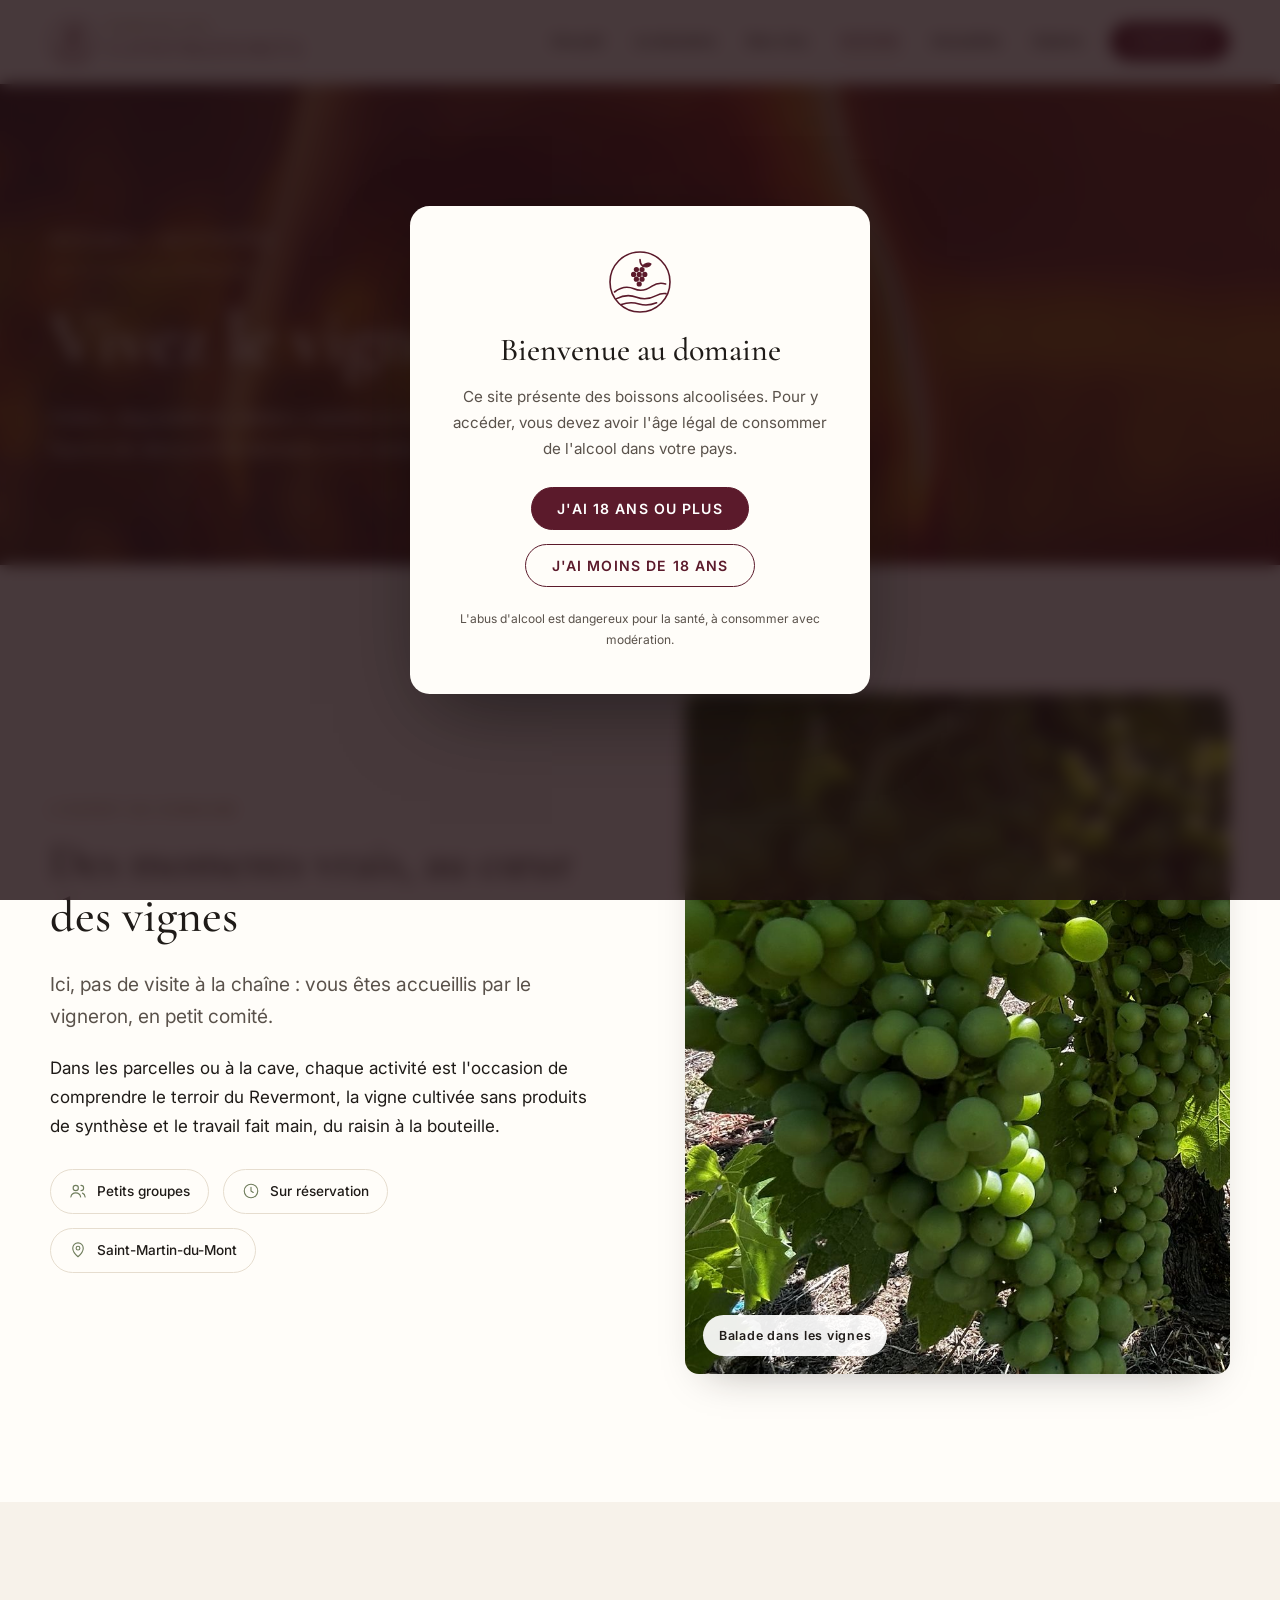
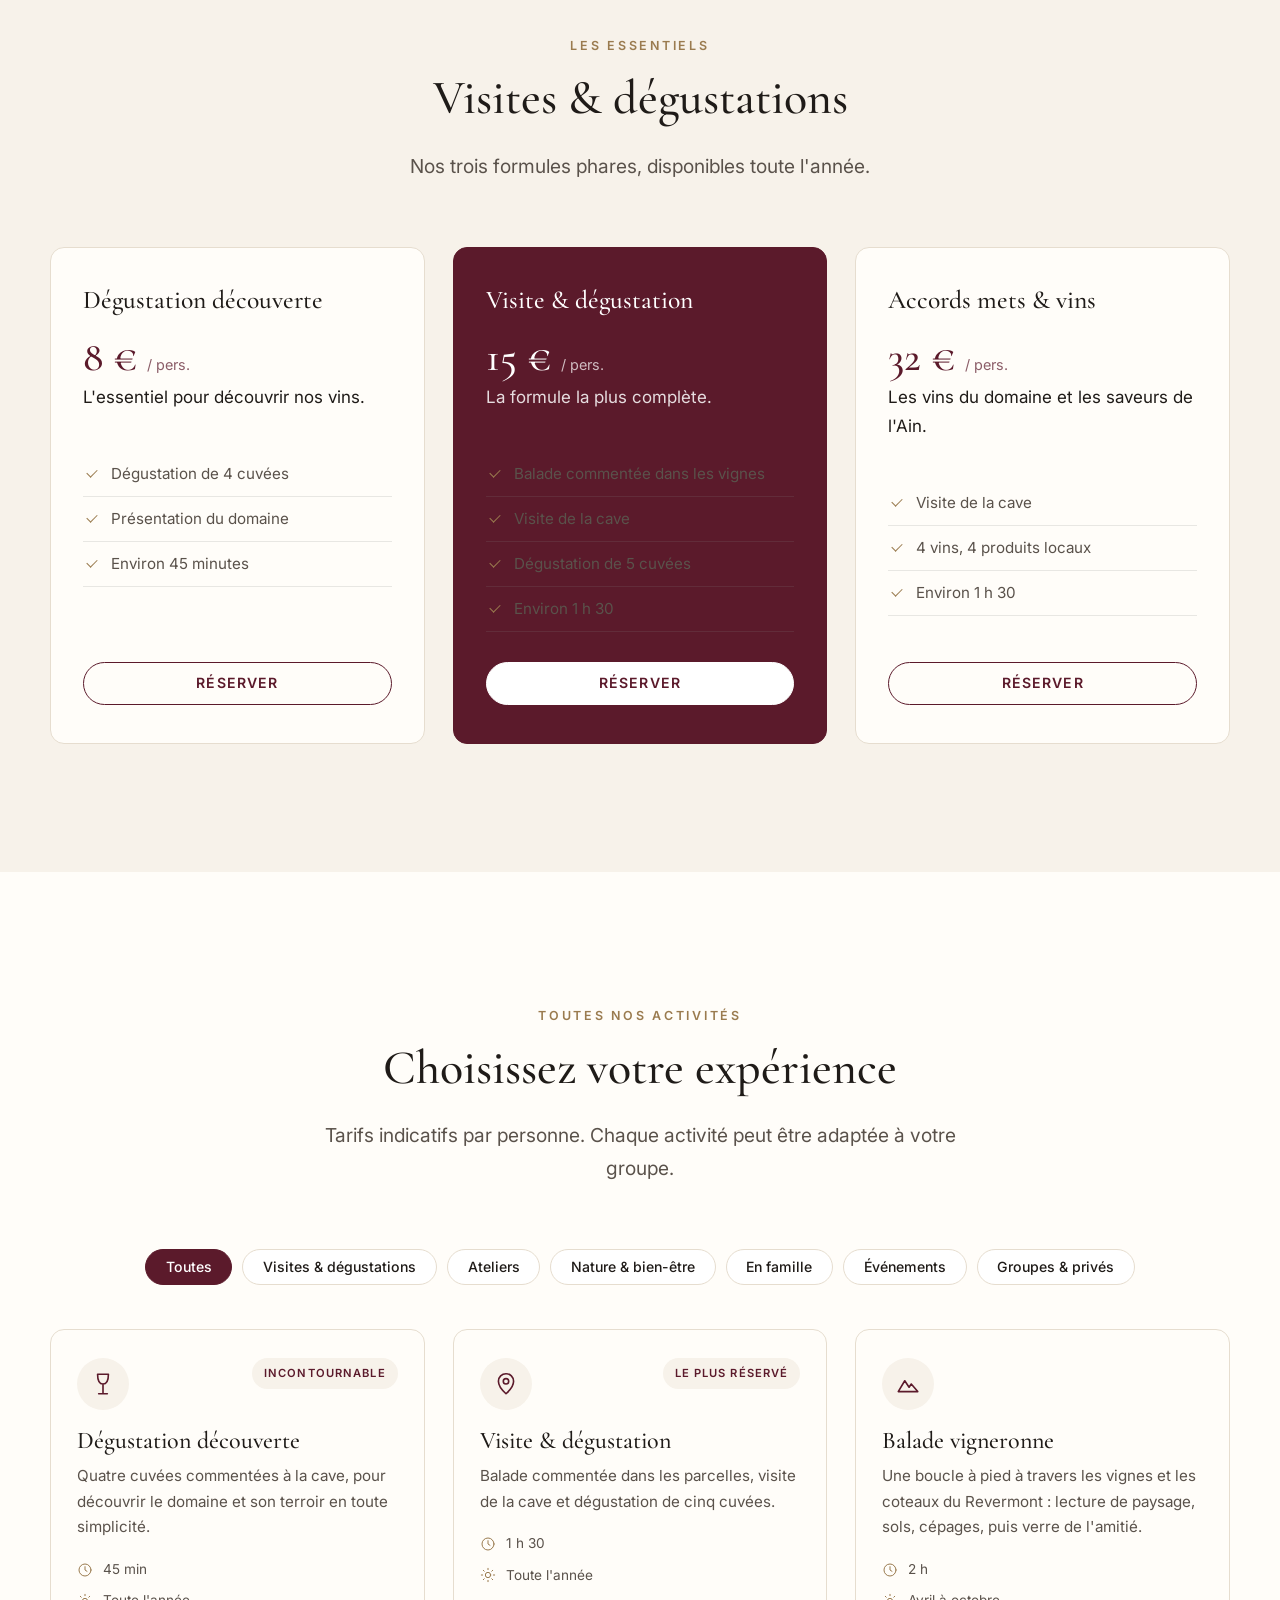
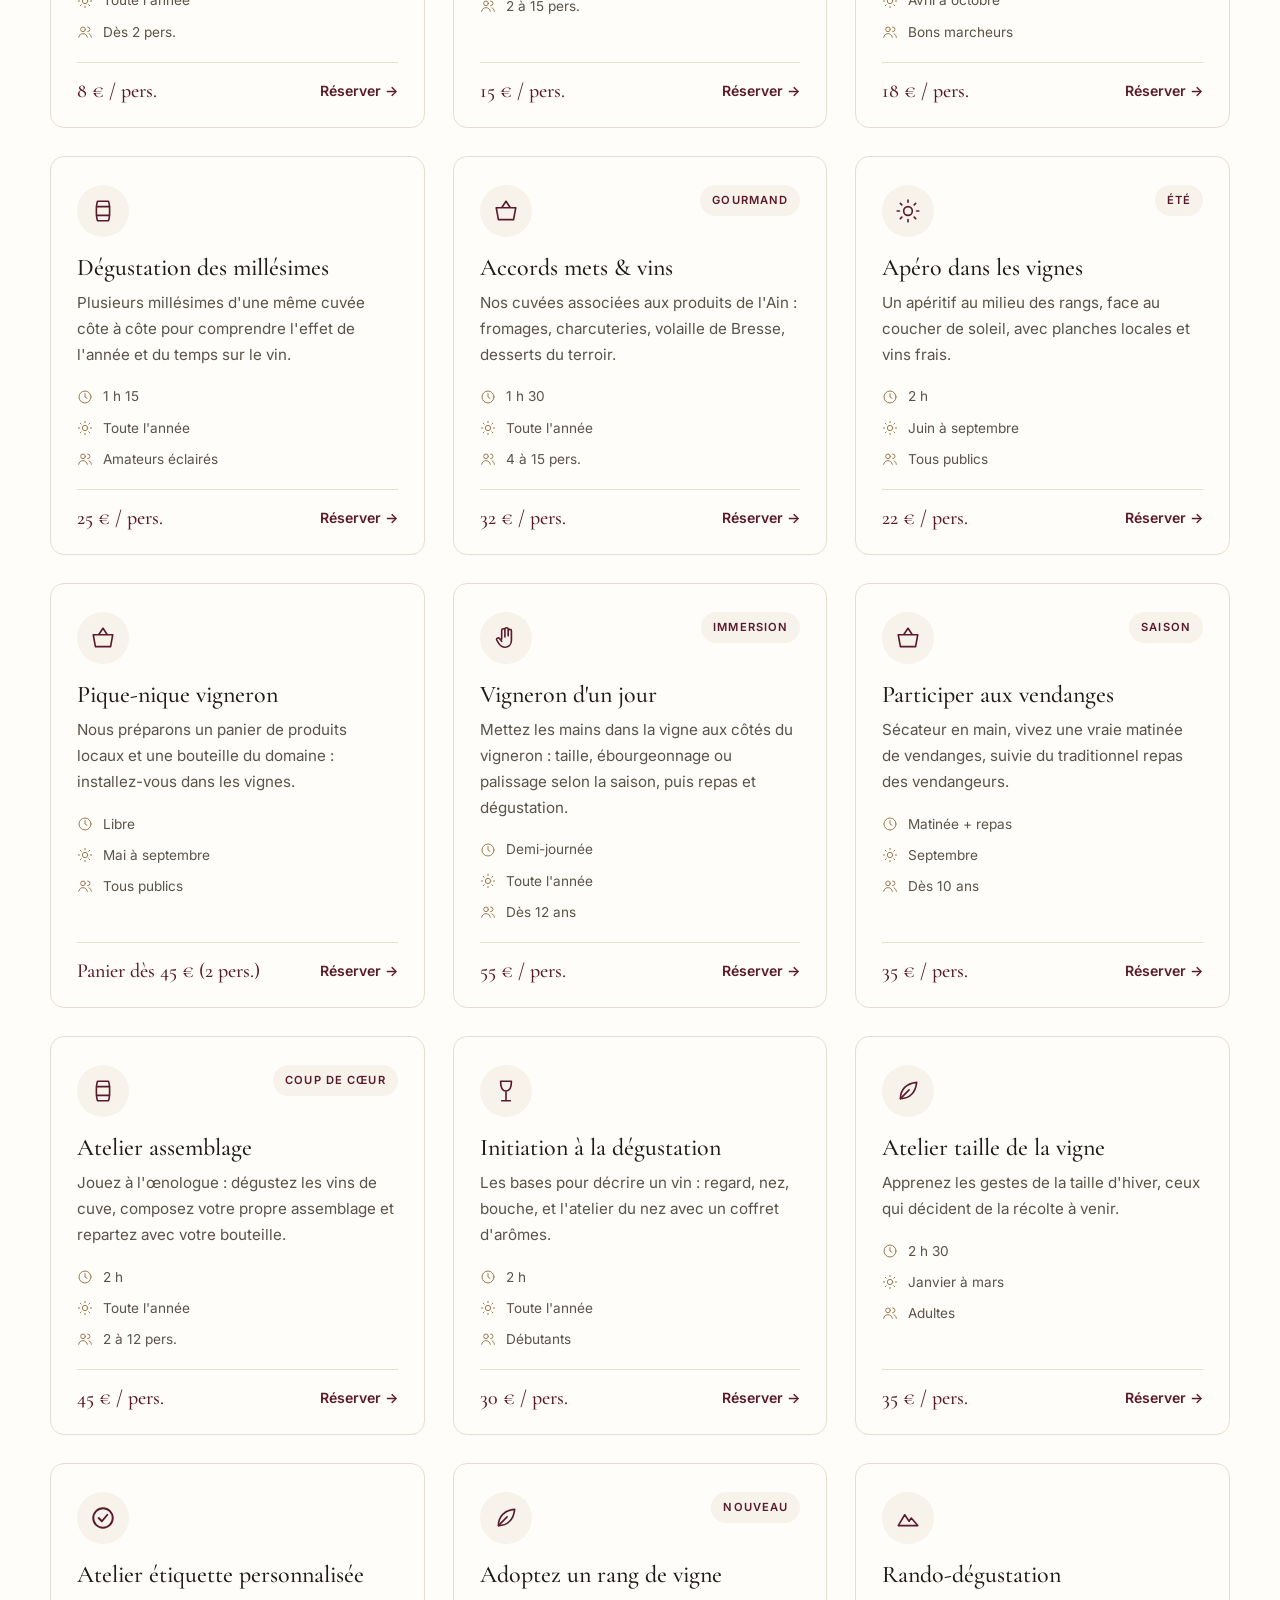
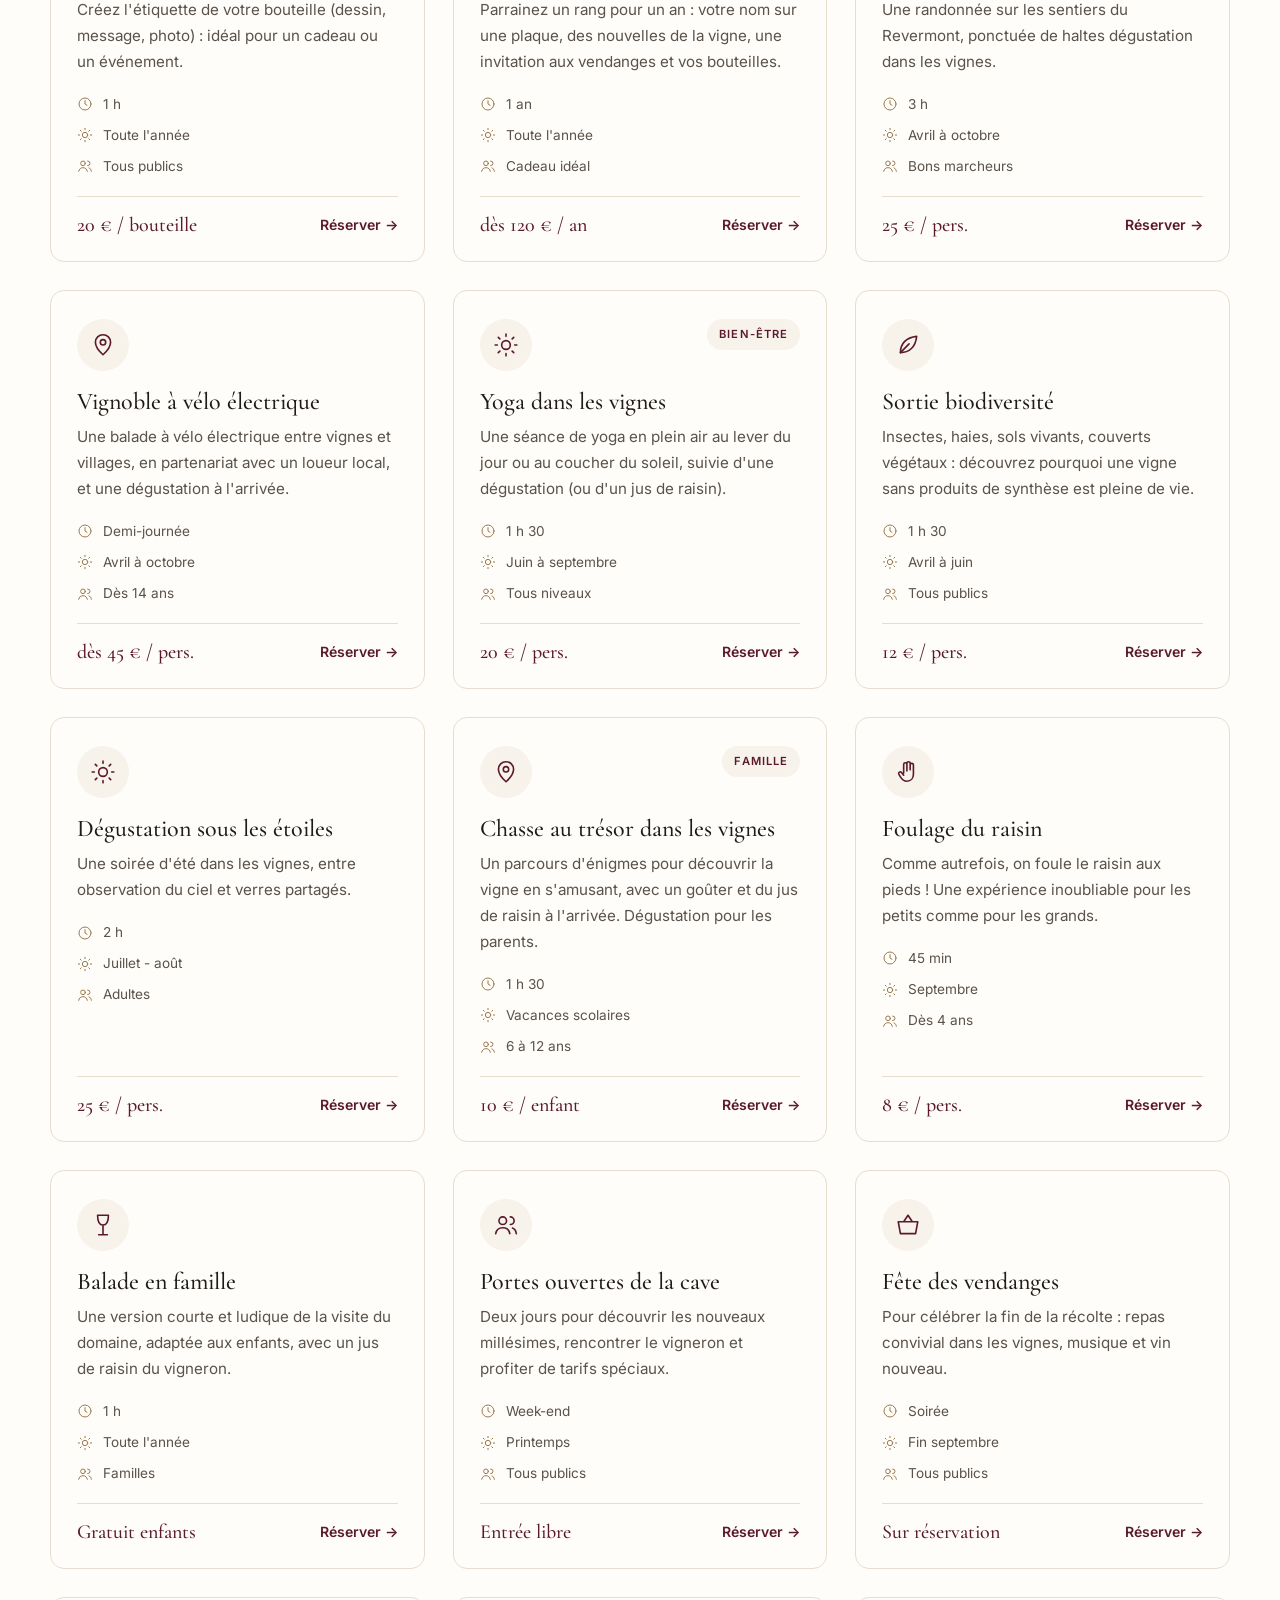
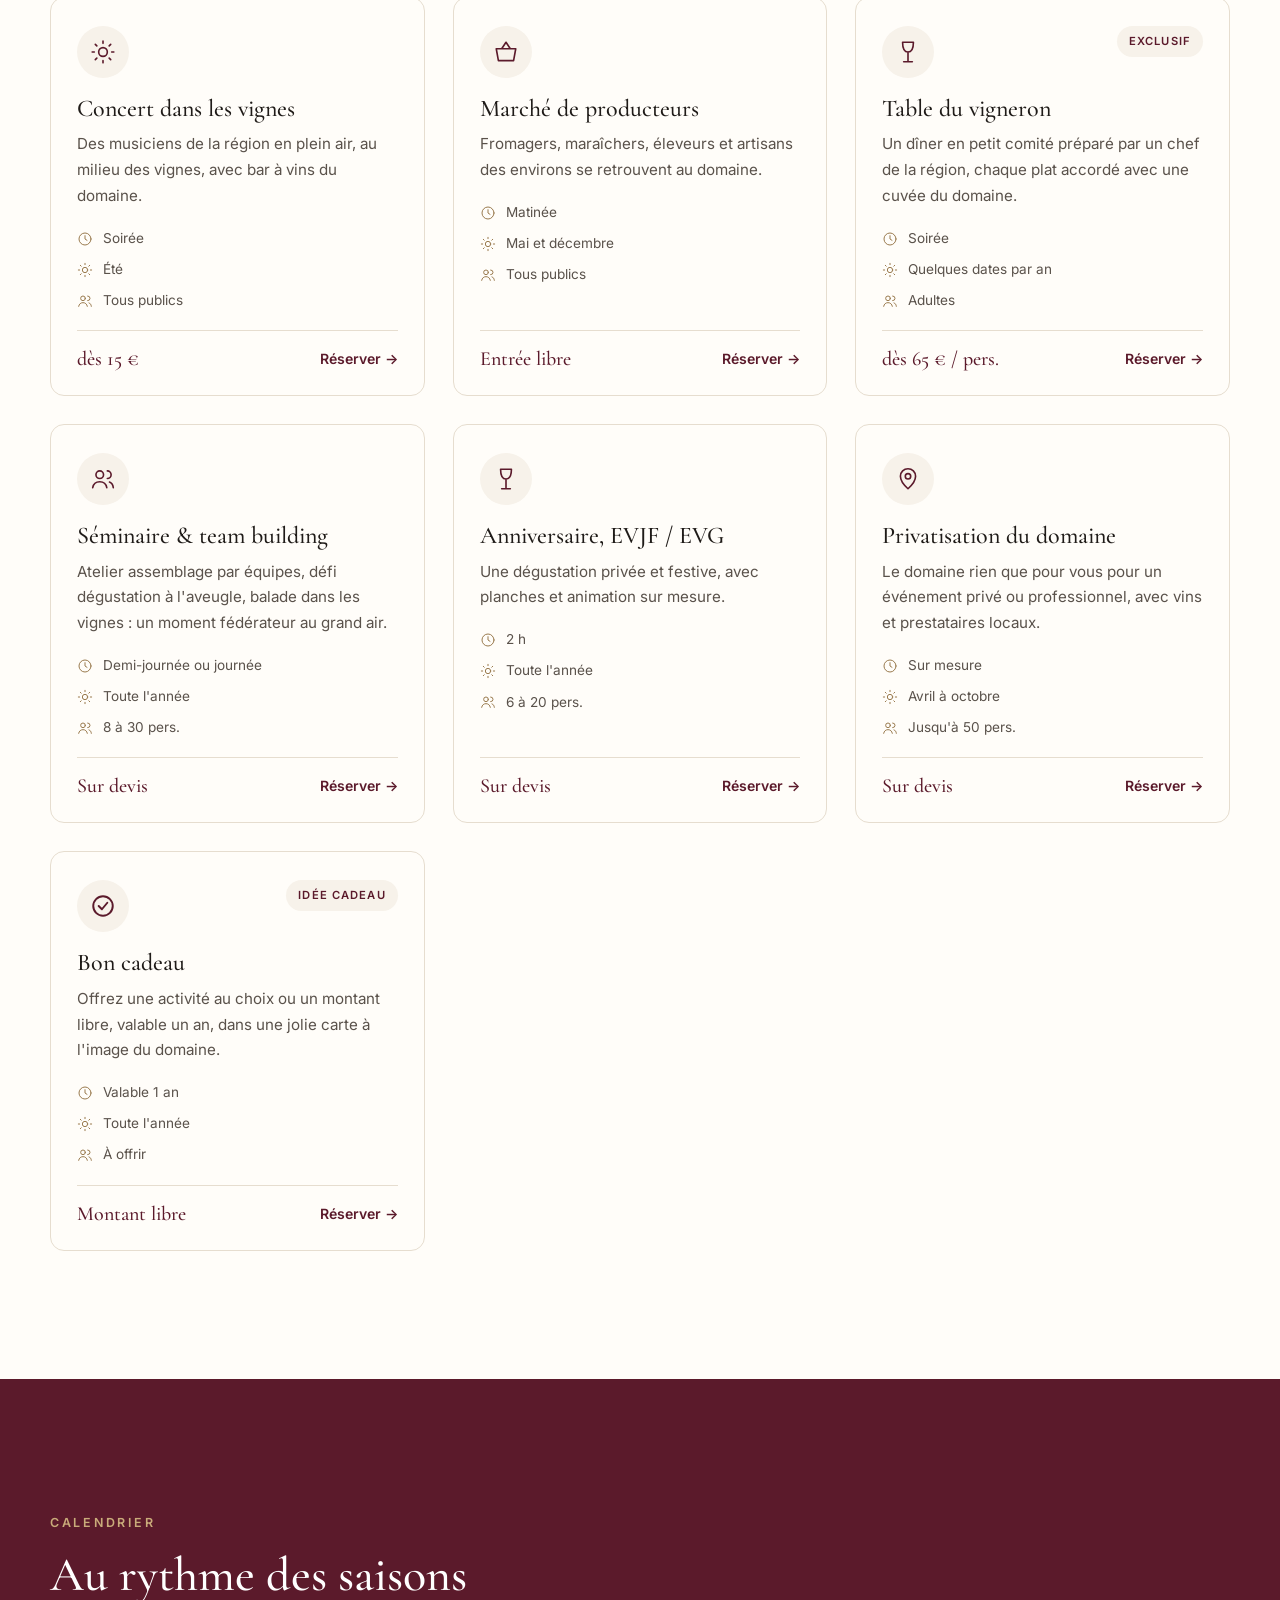
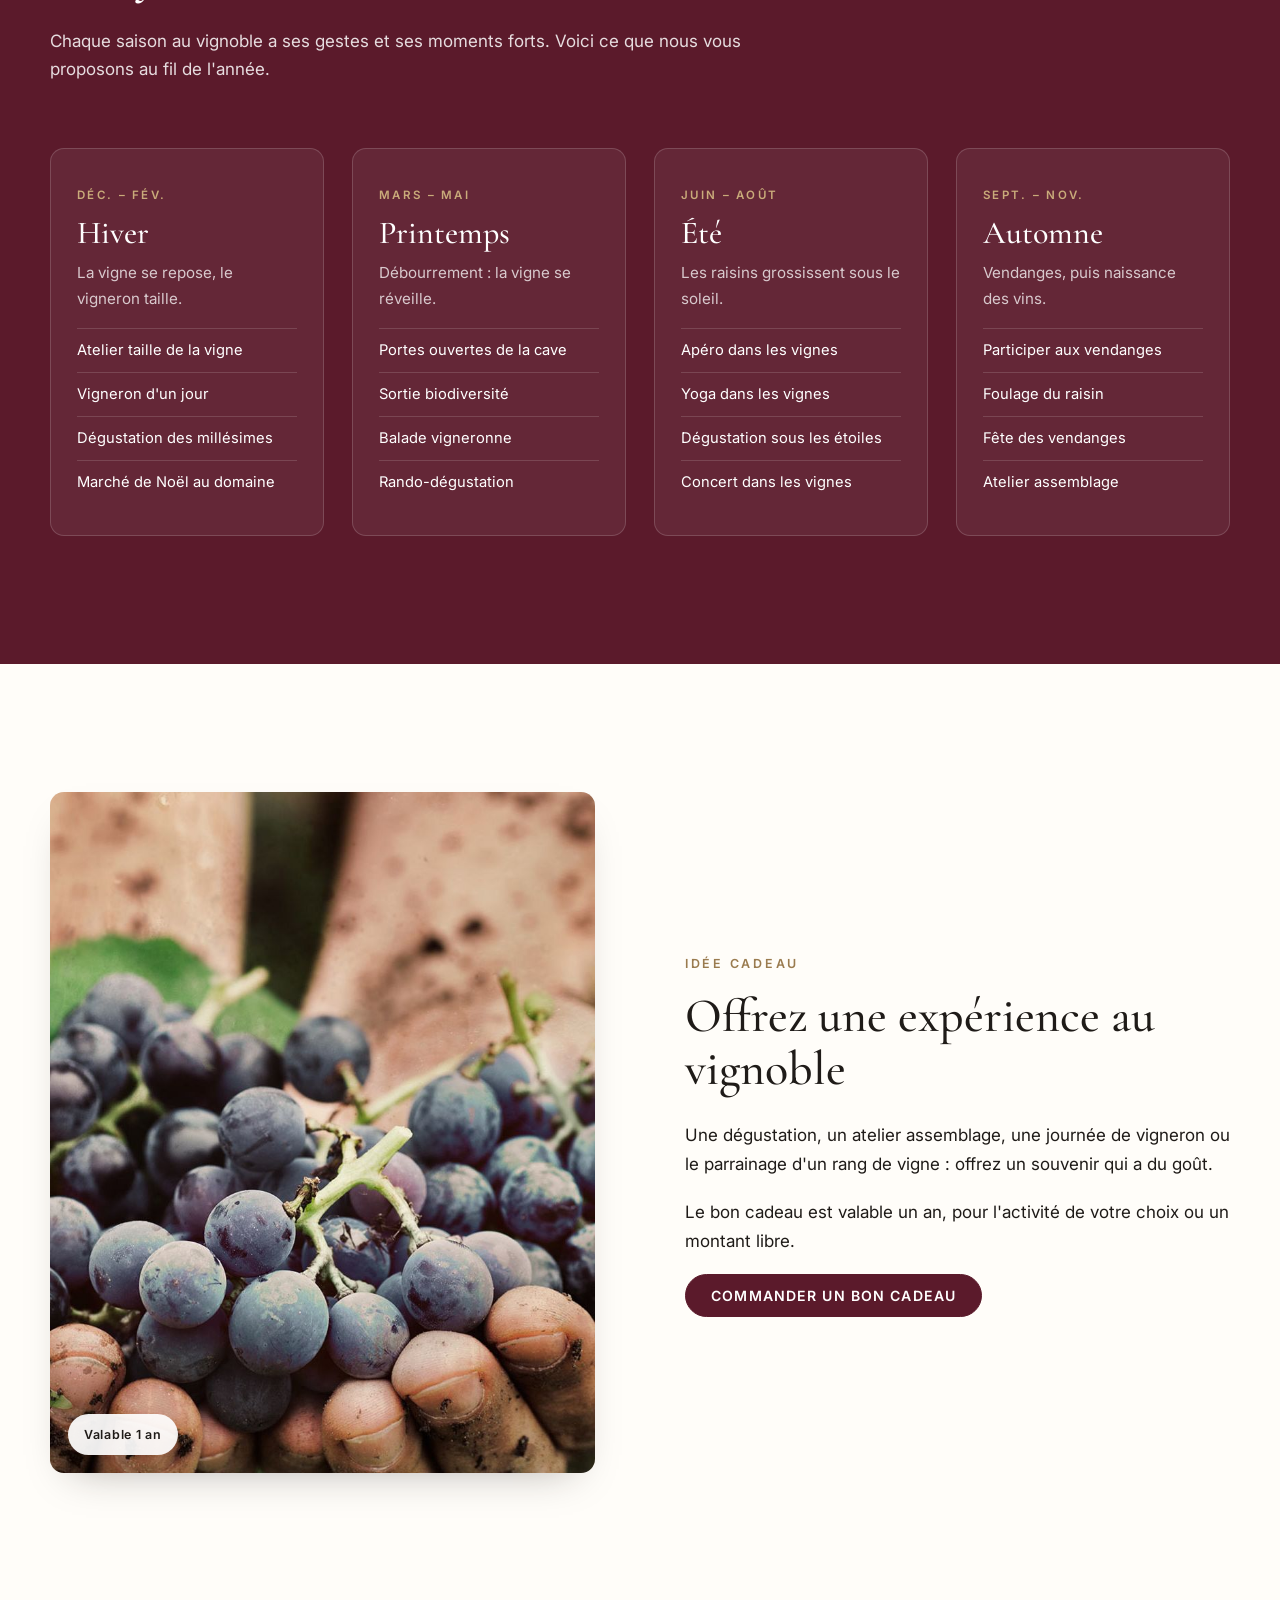
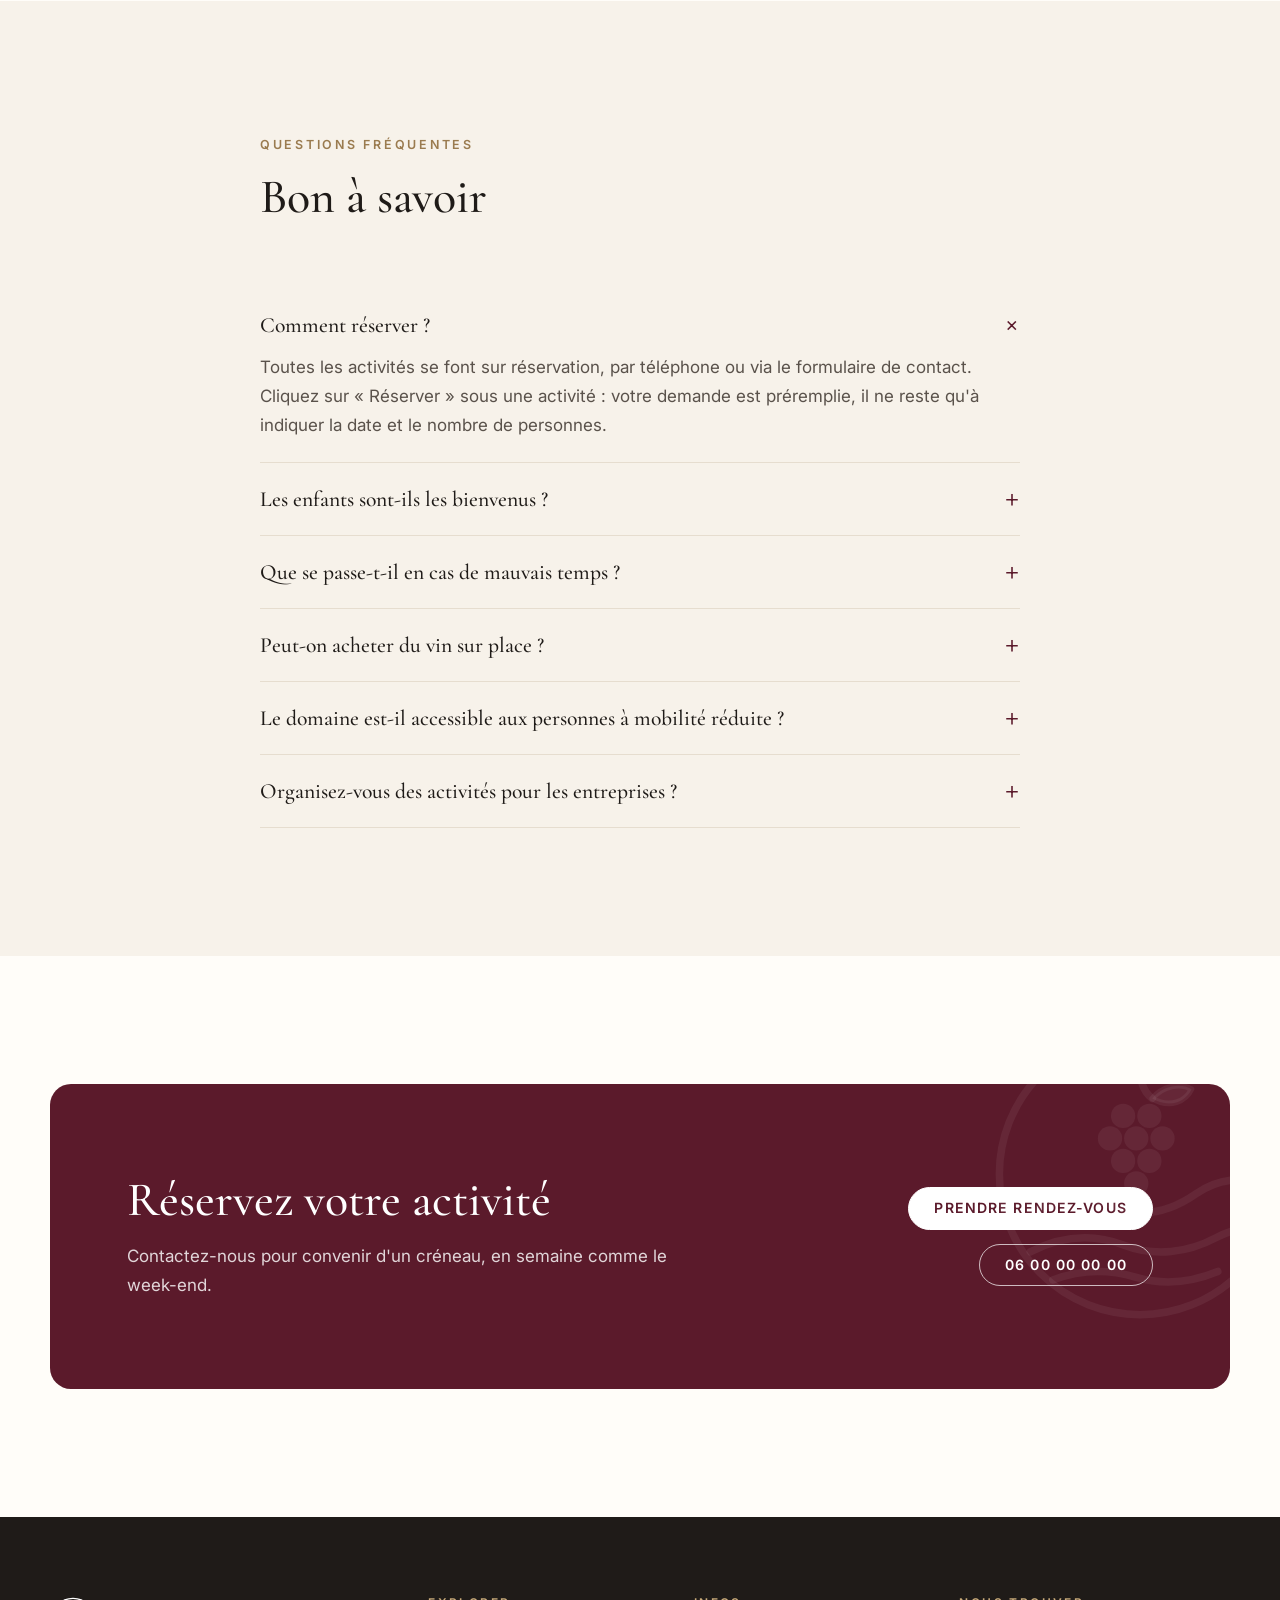
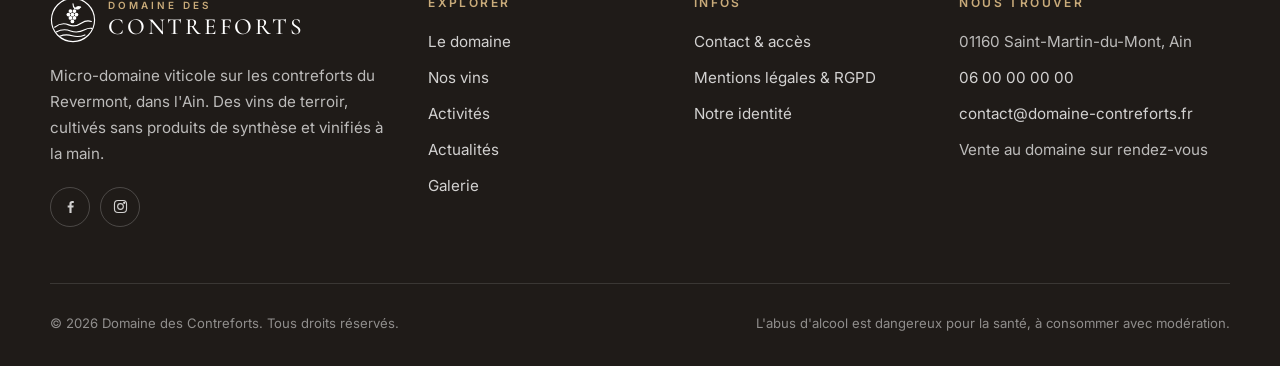
==== activites.html @ 302939f2 "Ajoute la page Activités : 31 activités au vignoble Remplace la page Œnotourisme par un catalogue fi" ====
<!DOCTYPE html>
<html lang="fr">
<head>
  <meta charset="UTF-8">
  <meta name="viewport" content="width=device-width, initial-scale=1">
  <title>Activités au vignoble — Domaine des Contreforts</title>
  <meta name="description" content="Visites, dégustations, ateliers, balades, vendanges et événements au Domaine des Contreforts, à Saint-Martin-du-Mont (Ain). Plus de 30 activités au vignoble, sur réservation.">
  <meta name="theme-color" content="#5b1a2b">
  <meta property="og:title" content="Activités au vignoble — Domaine des Contreforts">
  <meta property="og:description" content="Visites, dégustations, ateliers, balades, vendanges et événements au Domaine des Contreforts, à Saint-Martin-du-Mont (Ain). Plus de 30 activités au vignoble, sur réservation.">
  <meta property="og:type" content="website">
  <link rel="icon" href="assets/favicon.svg" type="image/svg+xml">
  <link rel="preconnect" href="https://fonts.googleapis.com">
  <link rel="preconnect" href="https://fonts.gstatic.com" crossorigin>
  <link href="https://fonts.googleapis.com/css2?family=Cormorant+Garamond:ital,wght@0,400;0,500;0,600;1,400&family=Inter:wght@400;500;600&display=swap" rel="stylesheet">
  <link rel="stylesheet" href="css/style.css">
</head>
<body>
  <a class="skip-link" href="#contenu">Aller au contenu</a>

  <header class="site-header">
    <div class="container">
      <a class="brand" href="index.html" aria-label="Domaine des Contreforts — accueil"><svg viewBox="0 0 64 64" fill="none" stroke="currentColor" stroke-linecap="round" stroke-linejoin="round" aria-hidden="true"><circle cx="32" cy="32" r="30" stroke-width="1.6"/><path d="M32 9.5c0 3 .8 5 2.6 6.4" stroke-width="1.6"/><path d="M34.6 15.9c2.4-2.9 6.2-3.3 8.4-2-1.2 2.6-4.6 4.2-8.4 2Z" fill="currentColor" stroke-width="1.2"/><g fill="currentColor" stroke="none"><circle cx="28.4" cy="19.6" r="2.6"/><circle cx="34" cy="19.6" r="2.6"/><circle cx="25.6" cy="24.4" r="2.6"/><circle cx="31.2" cy="24.4" r="2.6"/><circle cx="36.8" cy="24.4" r="2.6"/><circle cx="28.4" cy="29.2" r="2.6"/><circle cx="34" cy="29.2" r="2.6"/><circle cx="31.2" cy="34" r="2.6"/></g><path d="M6.5 42c6-4.6 12.5-6.2 19.5-3.2 6.4 2.8 12.3 1.4 18-2.6 4.2-2.9 9-3.6 13.6-2.2" stroke-width="1.6"/><path d="M8.6 48.6c6.6-3.4 13.2-4 20-1.4 6.6 2.5 13.6 1.6 19.6-1.6 3.4-1.8 6.6-2.4 9.8-2" stroke-width="1.6"/><path d="M13.4 54.6c5.8-2.2 11.6-2.4 17.6-.6 5.8 1.7 11.8 1.2 17.6-1.2" stroke-width="1.6"/></svg><span class="brand-text"><small>DOMAINE DES</small><strong>CONTREFORTS</strong></span></a>
      <button class="nav-toggle" type="button" aria-label="Ouvrir le menu" aria-expanded="false" aria-controls="menu"><span></span></button>
      <nav class="nav" id="menu" aria-label="Navigation principale">
        <ul><li><a href="index.html">Accueil</a></li><li><a href="domaine.html">Le domaine</a></li><li><a href="vins.html">Nos vins</a></li><li><a href="activites.html" aria-current="page">Activités</a></li><li><a href="actualites.html">Actualités</a></li><li><a href="galerie.html">Galerie</a></li><li><a class="btn" href="contact.html">Contact</a></li></ul>
      </nav>
    </div>
  </header>

  <main id="contenu">
    <section class="page-hero">
      <div class="hero__art hero__art--photo"><img src="assets/img/verre-vignoble.jpg" alt="" style="object-position:center"></div>
      <div class="container">
        <p class="breadcrumb"><a href="index.html">Accueil</a> / Activités</p>
        <span class="eyebrow">Activités au domaine</span>
        <h1>Vivez le vignoble</h1>
        <p>Visites, dégustations, ateliers, balades et événements : plus de trente façons de découvrir le domaine et le métier de vigneron.</p>
      </div>
    </section>

    <section class="section">
      <div class="container split">
        <div class="reveal">
          <span class="eyebrow">L'esprit du domaine</span>
          <h2>Des moments vrais, au cœur des vignes</h2>
          <p class="lead">Ici, pas de visite à la chaîne : vous êtes accueillis par le vigneron, en petit comité.</p>
          <p>Dans les parcelles ou à la cave, chaque activité est l'occasion de comprendre le terroir du Revermont, la vigne cultivée sans produits de synthèse et le travail fait main, du raisin à la bouteille.</p>
          <div class="badges" style="margin-top:28px">
            <span class="badge"><svg viewBox="0 0 24 24" fill="none" stroke="currentColor" stroke-width="1.5" stroke-linecap="round" stroke-linejoin="round"><circle cx="9" cy="8" r="3.5"/><path d="M2.5 20c.6-3.5 3.2-5.5 6.5-5.5s5.9 2 6.5 5.5"/><path d="M16 4.5a3.5 3.5 0 0 1 0 7M18 14.8c2 .7 3.2 2.5 3.5 5.2"/></svg> Petits groupes</span>
            <span class="badge"><svg viewBox="0 0 24 24" fill="none" stroke="currentColor" stroke-width="1.5" stroke-linecap="round" stroke-linejoin="round"><circle cx="12" cy="12" r="9"/><path d="M12 7v5l3 2"/></svg> Sur réservation</span>
            <span class="badge"><svg viewBox="0 0 24 24" fill="none" stroke="currentColor" stroke-width="1.5" stroke-linecap="round" stroke-linejoin="round"><path d="M12 21s-7-6.2-7-11.5a7 7 0 0 1 14 0C19 14.8 12 21 12 21Z"/><circle cx="12" cy="9.5" r="2.5"/></svg> Saint-Martin-du-Mont</span>
          </div>
        </div>
        <div class="visual reveal"><img src="assets/img/grappes-detail.jpg" alt="Grappes de raisin sur la vigne" loading="lazy" style="object-position:center"><span class="visual__tag">Balade dans les vignes</span></div>
      </div>
    </section>

    <section class="section section--cream" id="formules">
      <div class="container">
        <div class="section-head center reveal"><span class="eyebrow">Les essentiels</span><h2>Visites &amp; dégustations</h2><p class="lead">Nos trois formules phares, disponibles toute l'année.</p></div>
        <div class="cards">
          <div class="offer reveal">
            <h3>Dégustation découverte</h3>
            <div class="offer__price">8 € <small>/ pers.</small></div>
            <p>L'essentiel pour découvrir nos vins.</p>
            <ul><li>Dégustation de 4 cuvées</li><li>Présentation du domaine</li><li>Environ 45 minutes</li></ul>
            <a class="btn btn--ghost" href="contact.html?activite=D%C3%A9gustation%20d%C3%A9couverte">Réserver</a>
          </div>
          <div class="offer offer--featured reveal">
            <h3>Visite &amp; dégustation</h3>
            <div class="offer__price">15 € <small>/ pers.</small></div>
            <p>La formule la plus complète.</p>
            <ul><li>Balade commentée dans les vignes</li><li>Visite de la cave</li><li>Dégustation de 5 cuvées</li><li>Environ 1 h 30</li></ul>
            <a class="btn btn--light" href="contact.html?activite=Visite%20%26%20d%C3%A9gustation">Réserver</a>
          </div>
          <div class="offer reveal">
            <h3>Accords mets &amp; vins</h3>
            <div class="offer__price">32 € <small>/ pers.</small></div>
            <p>Les vins du domaine et les saveurs de l'Ain.</p>
            <ul><li>Visite de la cave</li><li>4 vins, 4 produits locaux</li><li>Environ 1 h 30</li></ul>
            <a class="btn btn--ghost" href="contact.html?activite=Accords%20mets%20%26%20vins">Réserver</a>
          </div>
        </div>
      </div>
    </section>

    <section class="section" id="catalogue">
      <div class="container">
        <div class="section-head center reveal"><span class="eyebrow">Toutes nos activités</span><h2>Choisissez votre expérience</h2><p class="lead">Tarifs indicatifs par personne. Chaque activité peut être adaptée à votre groupe.</p></div>
        <div class="filters" role="group" aria-label="Filtrer les activités"><button class="filter is-active" type="button" data-filter="all">Toutes</button><button class="filter" type="button" data-filter="degustation">Visites &amp; dégustations</button><button class="filter" type="button" data-filter="atelier">Ateliers</button><button class="filter" type="button" data-filter="nature">Nature &amp; bien-être</button><button class="filter" type="button" data-filter="famille">En famille</button><button class="filter" type="button" data-filter="evenement">Événements</button><button class="filter" type="button" data-filter="groupe">Groupes &amp; privés</button></div>
        <div class="cards activities">
          <article class="activity reveal" data-type="degustation">
            <div class="activity__top"><span class="card__icon"><svg viewBox="0 0 24 24" fill="none" stroke="currentColor" stroke-width="1.5" stroke-linecap="round" stroke-linejoin="round"><path d="M7 3h10c0 6-1.5 9-5 9s-5-3-5-9ZM12 12v8M8 21h8"/></svg></span><span class="activity__tag">Incontournable</span></div>
            <h3>Dégustation découverte</h3>
            <p>Quatre cuvées commentées à la cave, pour découvrir le domaine et son terroir en toute simplicité.</p>
            <ul class="activity__meta">
              <li><svg viewBox="0 0 24 24" fill="none" stroke="currentColor" stroke-width="1.5" stroke-linecap="round" stroke-linejoin="round"><circle cx="12" cy="12" r="9"/><path d="M12 7v5l3 2"/></svg>45 min</li>
              <li><svg viewBox="0 0 24 24" fill="none" stroke="currentColor" stroke-width="1.5" stroke-linecap="round" stroke-linejoin="round"><circle cx="12" cy="12" r="4"/><path d="M12 2v2M12 20v2M4.9 4.9l1.4 1.4M17.7 17.7l1.4 1.4M2 12h2M20 12h2M4.9 19.1l1.4-1.4M17.7 6.3l1.4-1.4"/></svg>Toute l'année</li>
              <li><svg viewBox="0 0 24 24" fill="none" stroke="currentColor" stroke-width="1.5" stroke-linecap="round" stroke-linejoin="round"><circle cx="9" cy="8" r="3.5"/><path d="M2.5 20c.6-3.5 3.2-5.5 6.5-5.5s5.9 2 6.5 5.5"/><path d="M16 4.5a3.5 3.5 0 0 1 0 7M18 14.8c2 .7 3.2 2.5 3.5 5.2"/></svg>Dès 2 pers.</li>
            </ul>
            <div class="activity__foot"><span class="activity__price">8 € / pers.</span><a href="contact.html?activite=D%C3%A9gustation%20d%C3%A9couverte">Réserver →</a></div>
          </article>
          <article class="activity reveal" data-type="degustation">
            <div class="activity__top"><span class="card__icon"><svg viewBox="0 0 24 24" fill="none" stroke="currentColor" stroke-width="1.5" stroke-linecap="round" stroke-linejoin="round"><path d="M12 21s-7-6.2-7-11.5a7 7 0 0 1 14 0C19 14.8 12 21 12 21Z"/><circle cx="12" cy="9.5" r="2.5"/></svg></span><span class="activity__tag">Le plus réservé</span></div>
            <h3>Visite &amp; dégustation</h3>
            <p>Balade commentée dans les parcelles, visite de la cave et dégustation de cinq cuvées.</p>
            <ul class="activity__meta">
              <li><svg viewBox="0 0 24 24" fill="none" stroke="currentColor" stroke-width="1.5" stroke-linecap="round" stroke-linejoin="round"><circle cx="12" cy="12" r="9"/><path d="M12 7v5l3 2"/></svg>1 h 30</li>
              <li><svg viewBox="0 0 24 24" fill="none" stroke="currentColor" stroke-width="1.5" stroke-linecap="round" stroke-linejoin="round"><circle cx="12" cy="12" r="4"/><path d="M12 2v2M12 20v2M4.9 4.9l1.4 1.4M17.7 17.7l1.4 1.4M2 12h2M20 12h2M4.9 19.1l1.4-1.4M17.7 6.3l1.4-1.4"/></svg>Toute l'année</li>
              <li><svg viewBox="0 0 24 24" fill="none" stroke="currentColor" stroke-width="1.5" stroke-linecap="round" stroke-linejoin="round"><circle cx="9" cy="8" r="3.5"/><path d="M2.5 20c.6-3.5 3.2-5.5 6.5-5.5s5.9 2 6.5 5.5"/><path d="M16 4.5a3.5 3.5 0 0 1 0 7M18 14.8c2 .7 3.2 2.5 3.5 5.2"/></svg>2 à 15 pers.</li>
            </ul>
            <div class="activity__foot"><span class="activity__price">15 € / pers.</span><a href="contact.html?activite=Visite%20%26%20d%C3%A9gustation">Réserver →</a></div>
          </article>
          <article class="activity reveal" data-type="degustation">
            <div class="activity__top"><span class="card__icon"><svg viewBox="0 0 24 24" fill="none" stroke="currentColor" stroke-width="1.5" stroke-linecap="round" stroke-linejoin="round"><path d="m3 19 6-10 4 6 2-3 6 7Z"/></svg></span></div>
            <h3>Balade vigneronne</h3>
            <p>Une boucle à pied à travers les vignes et les coteaux du Revermont : lecture de paysage, sols, cépages, puis verre de l'amitié.</p>
            <ul class="activity__meta">
              <li><svg viewBox="0 0 24 24" fill="none" stroke="currentColor" stroke-width="1.5" stroke-linecap="round" stroke-linejoin="round"><circle cx="12" cy="12" r="9"/><path d="M12 7v5l3 2"/></svg>2 h</li>
              <li><svg viewBox="0 0 24 24" fill="none" stroke="currentColor" stroke-width="1.5" stroke-linecap="round" stroke-linejoin="round"><circle cx="12" cy="12" r="4"/><path d="M12 2v2M12 20v2M4.9 4.9l1.4 1.4M17.7 17.7l1.4 1.4M2 12h2M20 12h2M4.9 19.1l1.4-1.4M17.7 6.3l1.4-1.4"/></svg>Avril à octobre</li>
              <li><svg viewBox="0 0 24 24" fill="none" stroke="currentColor" stroke-width="1.5" stroke-linecap="round" stroke-linejoin="round"><circle cx="9" cy="8" r="3.5"/><path d="M2.5 20c.6-3.5 3.2-5.5 6.5-5.5s5.9 2 6.5 5.5"/><path d="M16 4.5a3.5 3.5 0 0 1 0 7M18 14.8c2 .7 3.2 2.5 3.5 5.2"/></svg>Bons marcheurs</li>
            </ul>
            <div class="activity__foot"><span class="activity__price">18 € / pers.</span><a href="contact.html?activite=Balade%20vigneronne">Réserver →</a></div>
          </article>
          <article class="activity reveal" data-type="degustation">
            <div class="activity__top"><span class="card__icon"><svg viewBox="0 0 24 24" fill="none" stroke="currentColor" stroke-width="1.5" stroke-linecap="round" stroke-linejoin="round"><path d="M7 3h10c1.5 3 1.5 15 0 18H7C5.5 18 5.5 6 7 3ZM5.8 8h12.4M5.8 16h12.4"/></svg></span></div>
            <h3>Dégustation des millésimes</h3>
            <p>Plusieurs millésimes d'une même cuvée côte à côte pour comprendre l'effet de l'année et du temps sur le vin.</p>
            <ul class="activity__meta">
              <li><svg viewBox="0 0 24 24" fill="none" stroke="currentColor" stroke-width="1.5" stroke-linecap="round" stroke-linejoin="round"><circle cx="12" cy="12" r="9"/><path d="M12 7v5l3 2"/></svg>1 h 15</li>
              <li><svg viewBox="0 0 24 24" fill="none" stroke="currentColor" stroke-width="1.5" stroke-linecap="round" stroke-linejoin="round"><circle cx="12" cy="12" r="4"/><path d="M12 2v2M12 20v2M4.9 4.9l1.4 1.4M17.7 17.7l1.4 1.4M2 12h2M20 12h2M4.9 19.1l1.4-1.4M17.7 6.3l1.4-1.4"/></svg>Toute l'année</li>
              <li><svg viewBox="0 0 24 24" fill="none" stroke="currentColor" stroke-width="1.5" stroke-linecap="round" stroke-linejoin="round"><circle cx="9" cy="8" r="3.5"/><path d="M2.5 20c.6-3.5 3.2-5.5 6.5-5.5s5.9 2 6.5 5.5"/><path d="M16 4.5a3.5 3.5 0 0 1 0 7M18 14.8c2 .7 3.2 2.5 3.5 5.2"/></svg>Amateurs éclairés</li>
            </ul>
            <div class="activity__foot"><span class="activity__price">25 € / pers.</span><a href="contact.html?activite=D%C3%A9gustation%20des%20mill%C3%A9simes">Réserver →</a></div>
          </article>
          <article class="activity reveal" data-type="degustation">
            <div class="activity__top"><span class="card__icon"><svg viewBox="0 0 24 24" fill="none" stroke="currentColor" stroke-width="1.5" stroke-linecap="round" stroke-linejoin="round"><path d="M3 9h18l-2 11H5L3 9ZM8 9l4-6 4 6"/></svg></span><span class="activity__tag">Gourmand</span></div>
            <h3>Accords mets &amp; vins</h3>
            <p>Nos cuvées associées aux produits de l'Ain : fromages, charcuteries, volaille de Bresse, desserts du terroir.</p>
            <ul class="activity__meta">
              <li><svg viewBox="0 0 24 24" fill="none" stroke="currentColor" stroke-width="1.5" stroke-linecap="round" stroke-linejoin="round"><circle cx="12" cy="12" r="9"/><path d="M12 7v5l3 2"/></svg>1 h 30</li>
              <li><svg viewBox="0 0 24 24" fill="none" stroke="currentColor" stroke-width="1.5" stroke-linecap="round" stroke-linejoin="round"><circle cx="12" cy="12" r="4"/><path d="M12 2v2M12 20v2M4.9 4.9l1.4 1.4M17.7 17.7l1.4 1.4M2 12h2M20 12h2M4.9 19.1l1.4-1.4M17.7 6.3l1.4-1.4"/></svg>Toute l'année</li>
              <li><svg viewBox="0 0 24 24" fill="none" stroke="currentColor" stroke-width="1.5" stroke-linecap="round" stroke-linejoin="round"><circle cx="9" cy="8" r="3.5"/><path d="M2.5 20c.6-3.5 3.2-5.5 6.5-5.5s5.9 2 6.5 5.5"/><path d="M16 4.5a3.5 3.5 0 0 1 0 7M18 14.8c2 .7 3.2 2.5 3.5 5.2"/></svg>4 à 15 pers.</li>
            </ul>
            <div class="activity__foot"><span class="activity__price">32 € / pers.</span><a href="contact.html?activite=Accords%20mets%20%26%20vins">Réserver →</a></div>
          </article>
          <article class="activity reveal" data-type="degustation">
            <div class="activity__top"><span class="card__icon"><svg viewBox="0 0 24 24" fill="none" stroke="currentColor" stroke-width="1.5" stroke-linecap="round" stroke-linejoin="round"><circle cx="12" cy="12" r="4"/><path d="M12 2v2M12 20v2M4.9 4.9l1.4 1.4M17.7 17.7l1.4 1.4M2 12h2M20 12h2M4.9 19.1l1.4-1.4M17.7 6.3l1.4-1.4"/></svg></span><span class="activity__tag">Été</span></div>
            <h3>Apéro dans les vignes</h3>
            <p>Un apéritif au milieu des rangs, face au coucher de soleil, avec planches locales et vins frais.</p>
            <ul class="activity__meta">
              <li><svg viewBox="0 0 24 24" fill="none" stroke="currentColor" stroke-width="1.5" stroke-linecap="round" stroke-linejoin="round"><circle cx="12" cy="12" r="9"/><path d="M12 7v5l3 2"/></svg>2 h</li>
              <li><svg viewBox="0 0 24 24" fill="none" stroke="currentColor" stroke-width="1.5" stroke-linecap="round" stroke-linejoin="round"><circle cx="12" cy="12" r="4"/><path d="M12 2v2M12 20v2M4.9 4.9l1.4 1.4M17.7 17.7l1.4 1.4M2 12h2M20 12h2M4.9 19.1l1.4-1.4M17.7 6.3l1.4-1.4"/></svg>Juin à septembre</li>
              <li><svg viewBox="0 0 24 24" fill="none" stroke="currentColor" stroke-width="1.5" stroke-linecap="round" stroke-linejoin="round"><circle cx="9" cy="8" r="3.5"/><path d="M2.5 20c.6-3.5 3.2-5.5 6.5-5.5s5.9 2 6.5 5.5"/><path d="M16 4.5a3.5 3.5 0 0 1 0 7M18 14.8c2 .7 3.2 2.5 3.5 5.2"/></svg>Tous publics</li>
            </ul>
            <div class="activity__foot"><span class="activity__price">22 € / pers.</span><a href="contact.html?activite=Ap%C3%A9ro%20dans%20les%20vignes">Réserver →</a></div>
          </article>
          <article class="activity reveal" data-type="degustation">
            <div class="activity__top"><span class="card__icon"><svg viewBox="0 0 24 24" fill="none" stroke="currentColor" stroke-width="1.5" stroke-linecap="round" stroke-linejoin="round"><path d="M3 9h18l-2 11H5L3 9ZM8 9l4-6 4 6"/></svg></span></div>
            <h3>Pique-nique vigneron</h3>
            <p>Nous préparons un panier de produits locaux et une bouteille du domaine : installez-vous dans les vignes.</p>
            <ul class="activity__meta">
              <li><svg viewBox="0 0 24 24" fill="none" stroke="currentColor" stroke-width="1.5" stroke-linecap="round" stroke-linejoin="round"><circle cx="12" cy="12" r="9"/><path d="M12 7v5l3 2"/></svg>Libre</li>
              <li><svg viewBox="0 0 24 24" fill="none" stroke="currentColor" stroke-width="1.5" stroke-linecap="round" stroke-linejoin="round"><circle cx="12" cy="12" r="4"/><path d="M12 2v2M12 20v2M4.9 4.9l1.4 1.4M17.7 17.7l1.4 1.4M2 12h2M20 12h2M4.9 19.1l1.4-1.4M17.7 6.3l1.4-1.4"/></svg>Mai à septembre</li>
              <li><svg viewBox="0 0 24 24" fill="none" stroke="currentColor" stroke-width="1.5" stroke-linecap="round" stroke-linejoin="round"><circle cx="9" cy="8" r="3.5"/><path d="M2.5 20c.6-3.5 3.2-5.5 6.5-5.5s5.9 2 6.5 5.5"/><path d="M16 4.5a3.5 3.5 0 0 1 0 7M18 14.8c2 .7 3.2 2.5 3.5 5.2"/></svg>Tous publics</li>
            </ul>
            <div class="activity__foot"><span class="activity__price">Panier dès 45 € (2 pers.)</span><a href="contact.html?activite=Pique-nique%20vigneron">Réserver →</a></div>
          </article>
          <article class="activity reveal" data-type="atelier">
            <div class="activity__top"><span class="card__icon"><svg viewBox="0 0 24 24" fill="none" stroke="currentColor" stroke-width="1.5" stroke-linecap="round" stroke-linejoin="round"><path d="M8 13V5a1.5 1.5 0 0 1 3 0v6M11 10V4a1.5 1.5 0 0 1 3 0v6M14 10V5.5a1.5 1.5 0 0 1 3 0V14c0 4-2.5 6.5-6 6.5-3 0-4.5-1.5-6-4L3.5 14a1.5 1.5 0 0 1 2.5-1.6L8 15"/></svg></span><span class="activity__tag">Immersion</span></div>
            <h3>Vigneron d'un jour</h3>
            <p>Mettez les mains dans la vigne aux côtés du vigneron : taille, ébourgeonnage ou palissage selon la saison, puis repas et dégustation.</p>
            <ul class="activity__meta">
              <li><svg viewBox="0 0 24 24" fill="none" stroke="currentColor" stroke-width="1.5" stroke-linecap="round" stroke-linejoin="round"><circle cx="12" cy="12" r="9"/><path d="M12 7v5l3 2"/></svg>Demi-journée</li>
              <li><svg viewBox="0 0 24 24" fill="none" stroke="currentColor" stroke-width="1.5" stroke-linecap="round" stroke-linejoin="round"><circle cx="12" cy="12" r="4"/><path d="M12 2v2M12 20v2M4.9 4.9l1.4 1.4M17.7 17.7l1.4 1.4M2 12h2M20 12h2M4.9 19.1l1.4-1.4M17.7 6.3l1.4-1.4"/></svg>Toute l'année</li>
              <li><svg viewBox="0 0 24 24" fill="none" stroke="currentColor" stroke-width="1.5" stroke-linecap="round" stroke-linejoin="round"><circle cx="9" cy="8" r="3.5"/><path d="M2.5 20c.6-3.5 3.2-5.5 6.5-5.5s5.9 2 6.5 5.5"/><path d="M16 4.5a3.5 3.5 0 0 1 0 7M18 14.8c2 .7 3.2 2.5 3.5 5.2"/></svg>Dès 12 ans</li>
            </ul>
            <div class="activity__foot"><span class="activity__price">55 € / pers.</span><a href="contact.html?activite=Vigneron%20d%27un%20jour">Réserver →</a></div>
          </article>
          <article class="activity reveal" data-type="atelier">
            <div class="activity__top"><span class="card__icon"><svg viewBox="0 0 24 24" fill="none" stroke="currentColor" stroke-width="1.5" stroke-linecap="round" stroke-linejoin="round"><path d="M3 9h18l-2 11H5L3 9ZM8 9l4-6 4 6"/></svg></span><span class="activity__tag">Saison</span></div>
            <h3>Participer aux vendanges</h3>
            <p>Sécateur en main, vivez une vraie matinée de vendanges, suivie du traditionnel repas des vendangeurs.</p>
            <ul class="activity__meta">
              <li><svg viewBox="0 0 24 24" fill="none" stroke="currentColor" stroke-width="1.5" stroke-linecap="round" stroke-linejoin="round"><circle cx="12" cy="12" r="9"/><path d="M12 7v5l3 2"/></svg>Matinée + repas</li>
              <li><svg viewBox="0 0 24 24" fill="none" stroke="currentColor" stroke-width="1.5" stroke-linecap="round" stroke-linejoin="round"><circle cx="12" cy="12" r="4"/><path d="M12 2v2M12 20v2M4.9 4.9l1.4 1.4M17.7 17.7l1.4 1.4M2 12h2M20 12h2M4.9 19.1l1.4-1.4M17.7 6.3l1.4-1.4"/></svg>Septembre</li>
              <li><svg viewBox="0 0 24 24" fill="none" stroke="currentColor" stroke-width="1.5" stroke-linecap="round" stroke-linejoin="round"><circle cx="9" cy="8" r="3.5"/><path d="M2.5 20c.6-3.5 3.2-5.5 6.5-5.5s5.9 2 6.5 5.5"/><path d="M16 4.5a3.5 3.5 0 0 1 0 7M18 14.8c2 .7 3.2 2.5 3.5 5.2"/></svg>Dès 10 ans</li>
            </ul>
            <div class="activity__foot"><span class="activity__price">35 € / pers.</span><a href="contact.html?activite=Participer%20aux%20vendanges">Réserver →</a></div>
          </article>
          <article class="activity reveal" data-type="atelier">
            <div class="activity__top"><span class="card__icon"><svg viewBox="0 0 24 24" fill="none" stroke="currentColor" stroke-width="1.5" stroke-linecap="round" stroke-linejoin="round"><path d="M7 3h10c1.5 3 1.5 15 0 18H7C5.5 18 5.5 6 7 3ZM5.8 8h12.4M5.8 16h12.4"/></svg></span><span class="activity__tag">Coup de cœur</span></div>
            <h3>Atelier assemblage</h3>
            <p>Jouez à l'œnologue : dégustez les vins de cuve, composez votre propre assemblage et repartez avec votre bouteille.</p>
            <ul class="activity__meta">
              <li><svg viewBox="0 0 24 24" fill="none" stroke="currentColor" stroke-width="1.5" stroke-linecap="round" stroke-linejoin="round"><circle cx="12" cy="12" r="9"/><path d="M12 7v5l3 2"/></svg>2 h</li>
              <li><svg viewBox="0 0 24 24" fill="none" stroke="currentColor" stroke-width="1.5" stroke-linecap="round" stroke-linejoin="round"><circle cx="12" cy="12" r="4"/><path d="M12 2v2M12 20v2M4.9 4.9l1.4 1.4M17.7 17.7l1.4 1.4M2 12h2M20 12h2M4.9 19.1l1.4-1.4M17.7 6.3l1.4-1.4"/></svg>Toute l'année</li>
              <li><svg viewBox="0 0 24 24" fill="none" stroke="currentColor" stroke-width="1.5" stroke-linecap="round" stroke-linejoin="round"><circle cx="9" cy="8" r="3.5"/><path d="M2.5 20c.6-3.5 3.2-5.5 6.5-5.5s5.9 2 6.5 5.5"/><path d="M16 4.5a3.5 3.5 0 0 1 0 7M18 14.8c2 .7 3.2 2.5 3.5 5.2"/></svg>2 à 12 pers.</li>
            </ul>
            <div class="activity__foot"><span class="activity__price">45 € / pers.</span><a href="contact.html?activite=Atelier%20assemblage">Réserver →</a></div>
          </article>
          <article class="activity reveal" data-type="atelier">
            <div class="activity__top"><span class="card__icon"><svg viewBox="0 0 24 24" fill="none" stroke="currentColor" stroke-width="1.5" stroke-linecap="round" stroke-linejoin="round"><path d="M7 3h10c0 6-1.5 9-5 9s-5-3-5-9ZM12 12v8M8 21h8"/></svg></span></div>
            <h3>Initiation à la dégustation</h3>
            <p>Les bases pour décrire un vin : regard, nez, bouche, et l'atelier du nez avec un coffret d'arômes.</p>
            <ul class="activity__meta">
              <li><svg viewBox="0 0 24 24" fill="none" stroke="currentColor" stroke-width="1.5" stroke-linecap="round" stroke-linejoin="round"><circle cx="12" cy="12" r="9"/><path d="M12 7v5l3 2"/></svg>2 h</li>
              <li><svg viewBox="0 0 24 24" fill="none" stroke="currentColor" stroke-width="1.5" stroke-linecap="round" stroke-linejoin="round"><circle cx="12" cy="12" r="4"/><path d="M12 2v2M12 20v2M4.9 4.9l1.4 1.4M17.7 17.7l1.4 1.4M2 12h2M20 12h2M4.9 19.1l1.4-1.4M17.7 6.3l1.4-1.4"/></svg>Toute l'année</li>
              <li><svg viewBox="0 0 24 24" fill="none" stroke="currentColor" stroke-width="1.5" stroke-linecap="round" stroke-linejoin="round"><circle cx="9" cy="8" r="3.5"/><path d="M2.5 20c.6-3.5 3.2-5.5 6.5-5.5s5.9 2 6.5 5.5"/><path d="M16 4.5a3.5 3.5 0 0 1 0 7M18 14.8c2 .7 3.2 2.5 3.5 5.2"/></svg>Débutants</li>
            </ul>
            <div class="activity__foot"><span class="activity__price">30 € / pers.</span><a href="contact.html?activite=Initiation%20%C3%A0%20la%20d%C3%A9gustation">Réserver →</a></div>
          </article>
          <article class="activity reveal" data-type="atelier">
            <div class="activity__top"><span class="card__icon"><svg viewBox="0 0 24 24" fill="none" stroke="currentColor" stroke-width="1.5" stroke-linecap="round" stroke-linejoin="round"><path d="M5 19c0-8 5-14 15-15-1 10-7 15-15 15Z"/><path d="M5 19 13 11"/></svg></span></div>
            <h3>Atelier taille de la vigne</h3>
            <p>Apprenez les gestes de la taille d'hiver, ceux qui décident de la récolte à venir.</p>
            <ul class="activity__meta">
              <li><svg viewBox="0 0 24 24" fill="none" stroke="currentColor" stroke-width="1.5" stroke-linecap="round" stroke-linejoin="round"><circle cx="12" cy="12" r="9"/><path d="M12 7v5l3 2"/></svg>2 h 30</li>
              <li><svg viewBox="0 0 24 24" fill="none" stroke="currentColor" stroke-width="1.5" stroke-linecap="round" stroke-linejoin="round"><circle cx="12" cy="12" r="4"/><path d="M12 2v2M12 20v2M4.9 4.9l1.4 1.4M17.7 17.7l1.4 1.4M2 12h2M20 12h2M4.9 19.1l1.4-1.4M17.7 6.3l1.4-1.4"/></svg>Janvier à mars</li>
              <li><svg viewBox="0 0 24 24" fill="none" stroke="currentColor" stroke-width="1.5" stroke-linecap="round" stroke-linejoin="round"><circle cx="9" cy="8" r="3.5"/><path d="M2.5 20c.6-3.5 3.2-5.5 6.5-5.5s5.9 2 6.5 5.5"/><path d="M16 4.5a3.5 3.5 0 0 1 0 7M18 14.8c2 .7 3.2 2.5 3.5 5.2"/></svg>Adultes</li>
            </ul>
            <div class="activity__foot"><span class="activity__price">35 € / pers.</span><a href="contact.html?activite=Atelier%20taille%20de%20la%20vigne">Réserver →</a></div>
          </article>
          <article class="activity reveal" data-type="atelier">
            <div class="activity__top"><span class="card__icon"><svg viewBox="0 0 24 24" fill="none" stroke="currentColor" stroke-width="1.8" stroke-linecap="round" stroke-linejoin="round"><circle cx="12" cy="12" r="9"/><path d="m8 12 3 3 5-6"/></svg></span></div>
            <h3>Atelier étiquette personnalisée</h3>
            <p>Créez l'étiquette de votre bouteille (dessin, message, photo) : idéal pour un cadeau ou un événement.</p>
            <ul class="activity__meta">
              <li><svg viewBox="0 0 24 24" fill="none" stroke="currentColor" stroke-width="1.5" stroke-linecap="round" stroke-linejoin="round"><circle cx="12" cy="12" r="9"/><path d="M12 7v5l3 2"/></svg>1 h</li>
              <li><svg viewBox="0 0 24 24" fill="none" stroke="currentColor" stroke-width="1.5" stroke-linecap="round" stroke-linejoin="round"><circle cx="12" cy="12" r="4"/><path d="M12 2v2M12 20v2M4.9 4.9l1.4 1.4M17.7 17.7l1.4 1.4M2 12h2M20 12h2M4.9 19.1l1.4-1.4M17.7 6.3l1.4-1.4"/></svg>Toute l'année</li>
              <li><svg viewBox="0 0 24 24" fill="none" stroke="currentColor" stroke-width="1.5" stroke-linecap="round" stroke-linejoin="round"><circle cx="9" cy="8" r="3.5"/><path d="M2.5 20c.6-3.5 3.2-5.5 6.5-5.5s5.9 2 6.5 5.5"/><path d="M16 4.5a3.5 3.5 0 0 1 0 7M18 14.8c2 .7 3.2 2.5 3.5 5.2"/></svg>Tous publics</li>
            </ul>
            <div class="activity__foot"><span class="activity__price">20 € / bouteille</span><a href="contact.html?activite=Atelier%20%C3%A9tiquette%20personnalis%C3%A9e">Réserver →</a></div>
          </article>
          <article class="activity reveal" data-type="atelier">
            <div class="activity__top"><span class="card__icon"><svg viewBox="0 0 24 24" fill="none" stroke="currentColor" stroke-width="1.5" stroke-linecap="round" stroke-linejoin="round"><path d="M5 19c0-8 5-14 15-15-1 10-7 15-15 15Z"/><path d="M5 19 13 11"/></svg></span><span class="activity__tag">Nouveau</span></div>
            <h3>Adoptez un rang de vigne</h3>
            <p>Parrainez un rang pour un an : votre nom sur une plaque, des nouvelles de la vigne, une invitation aux vendanges et vos bouteilles.</p>
            <ul class="activity__meta">
              <li><svg viewBox="0 0 24 24" fill="none" stroke="currentColor" stroke-width="1.5" stroke-linecap="round" stroke-linejoin="round"><circle cx="12" cy="12" r="9"/><path d="M12 7v5l3 2"/></svg>1 an</li>
              <li><svg viewBox="0 0 24 24" fill="none" stroke="currentColor" stroke-width="1.5" stroke-linecap="round" stroke-linejoin="round"><circle cx="12" cy="12" r="4"/><path d="M12 2v2M12 20v2M4.9 4.9l1.4 1.4M17.7 17.7l1.4 1.4M2 12h2M20 12h2M4.9 19.1l1.4-1.4M17.7 6.3l1.4-1.4"/></svg>Toute l'année</li>
              <li><svg viewBox="0 0 24 24" fill="none" stroke="currentColor" stroke-width="1.5" stroke-linecap="round" stroke-linejoin="round"><circle cx="9" cy="8" r="3.5"/><path d="M2.5 20c.6-3.5 3.2-5.5 6.5-5.5s5.9 2 6.5 5.5"/><path d="M16 4.5a3.5 3.5 0 0 1 0 7M18 14.8c2 .7 3.2 2.5 3.5 5.2"/></svg>Cadeau idéal</li>
            </ul>
            <div class="activity__foot"><span class="activity__price">dès 120 € / an</span><a href="contact.html?activite=Adoptez%20un%20rang%20de%20vigne">Réserver →</a></div>
          </article>
          <article class="activity reveal" data-type="nature">
            <div class="activity__top"><span class="card__icon"><svg viewBox="0 0 24 24" fill="none" stroke="currentColor" stroke-width="1.5" stroke-linecap="round" stroke-linejoin="round"><path d="m3 19 6-10 4 6 2-3 6 7Z"/></svg></span></div>
            <h3>Rando-dégustation</h3>
            <p>Une randonnée sur les sentiers du Revermont, ponctuée de haltes dégustation dans les vignes.</p>
            <ul class="activity__meta">
              <li><svg viewBox="0 0 24 24" fill="none" stroke="currentColor" stroke-width="1.5" stroke-linecap="round" stroke-linejoin="round"><circle cx="12" cy="12" r="9"/><path d="M12 7v5l3 2"/></svg>3 h</li>
              <li><svg viewBox="0 0 24 24" fill="none" stroke="currentColor" stroke-width="1.5" stroke-linecap="round" stroke-linejoin="round"><circle cx="12" cy="12" r="4"/><path d="M12 2v2M12 20v2M4.9 4.9l1.4 1.4M17.7 17.7l1.4 1.4M2 12h2M20 12h2M4.9 19.1l1.4-1.4M17.7 6.3l1.4-1.4"/></svg>Avril à octobre</li>
              <li><svg viewBox="0 0 24 24" fill="none" stroke="currentColor" stroke-width="1.5" stroke-linecap="round" stroke-linejoin="round"><circle cx="9" cy="8" r="3.5"/><path d="M2.5 20c.6-3.5 3.2-5.5 6.5-5.5s5.9 2 6.5 5.5"/><path d="M16 4.5a3.5 3.5 0 0 1 0 7M18 14.8c2 .7 3.2 2.5 3.5 5.2"/></svg>Bons marcheurs</li>
            </ul>
            <div class="activity__foot"><span class="activity__price">25 € / pers.</span><a href="contact.html?activite=Rando-d%C3%A9gustation">Réserver →</a></div>
          </article>
          <article class="activity reveal" data-type="nature">
            <div class="activity__top"><span class="card__icon"><svg viewBox="0 0 24 24" fill="none" stroke="currentColor" stroke-width="1.5" stroke-linecap="round" stroke-linejoin="round"><path d="M12 21s-7-6.2-7-11.5a7 7 0 0 1 14 0C19 14.8 12 21 12 21Z"/><circle cx="12" cy="9.5" r="2.5"/></svg></span></div>
            <h3>Vignoble à vélo électrique</h3>
            <p>Une balade à vélo électrique entre vignes et villages, en partenariat avec un loueur local, et une dégustation à l'arrivée.</p>
            <ul class="activity__meta">
              <li><svg viewBox="0 0 24 24" fill="none" stroke="currentColor" stroke-width="1.5" stroke-linecap="round" stroke-linejoin="round"><circle cx="12" cy="12" r="9"/><path d="M12 7v5l3 2"/></svg>Demi-journée</li>
              <li><svg viewBox="0 0 24 24" fill="none" stroke="currentColor" stroke-width="1.5" stroke-linecap="round" stroke-linejoin="round"><circle cx="12" cy="12" r="4"/><path d="M12 2v2M12 20v2M4.9 4.9l1.4 1.4M17.7 17.7l1.4 1.4M2 12h2M20 12h2M4.9 19.1l1.4-1.4M17.7 6.3l1.4-1.4"/></svg>Avril à octobre</li>
              <li><svg viewBox="0 0 24 24" fill="none" stroke="currentColor" stroke-width="1.5" stroke-linecap="round" stroke-linejoin="round"><circle cx="9" cy="8" r="3.5"/><path d="M2.5 20c.6-3.5 3.2-5.5 6.5-5.5s5.9 2 6.5 5.5"/><path d="M16 4.5a3.5 3.5 0 0 1 0 7M18 14.8c2 .7 3.2 2.5 3.5 5.2"/></svg>Dès 14 ans</li>
            </ul>
            <div class="activity__foot"><span class="activity__price">dès 45 € / pers.</span><a href="contact.html?activite=Vignoble%20%C3%A0%20v%C3%A9lo%20%C3%A9lectrique">Réserver →</a></div>
          </article>
          <article class="activity reveal" data-type="nature">
            <div class="activity__top"><span class="card__icon"><svg viewBox="0 0 24 24" fill="none" stroke="currentColor" stroke-width="1.5" stroke-linecap="round" stroke-linejoin="round"><circle cx="12" cy="12" r="4"/><path d="M12 2v2M12 20v2M4.9 4.9l1.4 1.4M17.7 17.7l1.4 1.4M2 12h2M20 12h2M4.9 19.1l1.4-1.4M17.7 6.3l1.4-1.4"/></svg></span><span class="activity__tag">Bien-être</span></div>
            <h3>Yoga dans les vignes</h3>
            <p>Une séance de yoga en plein air au lever du jour ou au coucher du soleil, suivie d'une dégustation (ou d'un jus de raisin).</p>
            <ul class="activity__meta">
              <li><svg viewBox="0 0 24 24" fill="none" stroke="currentColor" stroke-width="1.5" stroke-linecap="round" stroke-linejoin="round"><circle cx="12" cy="12" r="9"/><path d="M12 7v5l3 2"/></svg>1 h 30</li>
              <li><svg viewBox="0 0 24 24" fill="none" stroke="currentColor" stroke-width="1.5" stroke-linecap="round" stroke-linejoin="round"><circle cx="12" cy="12" r="4"/><path d="M12 2v2M12 20v2M4.9 4.9l1.4 1.4M17.7 17.7l1.4 1.4M2 12h2M20 12h2M4.9 19.1l1.4-1.4M17.7 6.3l1.4-1.4"/></svg>Juin à septembre</li>
              <li><svg viewBox="0 0 24 24" fill="none" stroke="currentColor" stroke-width="1.5" stroke-linecap="round" stroke-linejoin="round"><circle cx="9" cy="8" r="3.5"/><path d="M2.5 20c.6-3.5 3.2-5.5 6.5-5.5s5.9 2 6.5 5.5"/><path d="M16 4.5a3.5 3.5 0 0 1 0 7M18 14.8c2 .7 3.2 2.5 3.5 5.2"/></svg>Tous niveaux</li>
            </ul>
            <div class="activity__foot"><span class="activity__price">20 € / pers.</span><a href="contact.html?activite=Yoga%20dans%20les%20vignes">Réserver →</a></div>
          </article>
          <article class="activity reveal" data-type="nature">
            <div class="activity__top"><span class="card__icon"><svg viewBox="0 0 24 24" fill="none" stroke="currentColor" stroke-width="1.5" stroke-linecap="round" stroke-linejoin="round"><path d="M5 19c0-8 5-14 15-15-1 10-7 15-15 15Z"/><path d="M5 19 13 11"/></svg></span></div>
            <h3>Sortie biodiversité</h3>
            <p>Insectes, haies, sols vivants, couverts végétaux : découvrez pourquoi une vigne sans produits de synthèse est pleine de vie.</p>
            <ul class="activity__meta">
              <li><svg viewBox="0 0 24 24" fill="none" stroke="currentColor" stroke-width="1.5" stroke-linecap="round" stroke-linejoin="round"><circle cx="12" cy="12" r="9"/><path d="M12 7v5l3 2"/></svg>1 h 30</li>
              <li><svg viewBox="0 0 24 24" fill="none" stroke="currentColor" stroke-width="1.5" stroke-linecap="round" stroke-linejoin="round"><circle cx="12" cy="12" r="4"/><path d="M12 2v2M12 20v2M4.9 4.9l1.4 1.4M17.7 17.7l1.4 1.4M2 12h2M20 12h2M4.9 19.1l1.4-1.4M17.7 6.3l1.4-1.4"/></svg>Avril à juin</li>
              <li><svg viewBox="0 0 24 24" fill="none" stroke="currentColor" stroke-width="1.5" stroke-linecap="round" stroke-linejoin="round"><circle cx="9" cy="8" r="3.5"/><path d="M2.5 20c.6-3.5 3.2-5.5 6.5-5.5s5.9 2 6.5 5.5"/><path d="M16 4.5a3.5 3.5 0 0 1 0 7M18 14.8c2 .7 3.2 2.5 3.5 5.2"/></svg>Tous publics</li>
            </ul>
            <div class="activity__foot"><span class="activity__price">12 € / pers.</span><a href="contact.html?activite=Sortie%20biodiversit%C3%A9">Réserver →</a></div>
          </article>
          <article class="activity reveal" data-type="nature">
            <div class="activity__top"><span class="card__icon"><svg viewBox="0 0 24 24" fill="none" stroke="currentColor" stroke-width="1.5" stroke-linecap="round" stroke-linejoin="round"><circle cx="12" cy="12" r="4"/><path d="M12 2v2M12 20v2M4.9 4.9l1.4 1.4M17.7 17.7l1.4 1.4M2 12h2M20 12h2M4.9 19.1l1.4-1.4M17.7 6.3l1.4-1.4"/></svg></span></div>
            <h3>Dégustation sous les étoiles</h3>
            <p>Une soirée d'été dans les vignes, entre observation du ciel et verres partagés.</p>
            <ul class="activity__meta">
              <li><svg viewBox="0 0 24 24" fill="none" stroke="currentColor" stroke-width="1.5" stroke-linecap="round" stroke-linejoin="round"><circle cx="12" cy="12" r="9"/><path d="M12 7v5l3 2"/></svg>2 h</li>
              <li><svg viewBox="0 0 24 24" fill="none" stroke="currentColor" stroke-width="1.5" stroke-linecap="round" stroke-linejoin="round"><circle cx="12" cy="12" r="4"/><path d="M12 2v2M12 20v2M4.9 4.9l1.4 1.4M17.7 17.7l1.4 1.4M2 12h2M20 12h2M4.9 19.1l1.4-1.4M17.7 6.3l1.4-1.4"/></svg>Juillet - août</li>
              <li><svg viewBox="0 0 24 24" fill="none" stroke="currentColor" stroke-width="1.5" stroke-linecap="round" stroke-linejoin="round"><circle cx="9" cy="8" r="3.5"/><path d="M2.5 20c.6-3.5 3.2-5.5 6.5-5.5s5.9 2 6.5 5.5"/><path d="M16 4.5a3.5 3.5 0 0 1 0 7M18 14.8c2 .7 3.2 2.5 3.5 5.2"/></svg>Adultes</li>
            </ul>
            <div class="activity__foot"><span class="activity__price">25 € / pers.</span><a href="contact.html?activite=D%C3%A9gustation%20sous%20les%20%C3%A9toiles">Réserver →</a></div>
          </article>
          <article class="activity reveal" data-type="famille">
            <div class="activity__top"><span class="card__icon"><svg viewBox="0 0 24 24" fill="none" stroke="currentColor" stroke-width="1.5" stroke-linecap="round" stroke-linejoin="round"><path d="M12 21s-7-6.2-7-11.5a7 7 0 0 1 14 0C19 14.8 12 21 12 21Z"/><circle cx="12" cy="9.5" r="2.5"/></svg></span><span class="activity__tag">Famille</span></div>
            <h3>Chasse au trésor dans les vignes</h3>
            <p>Un parcours d'énigmes pour découvrir la vigne en s'amusant, avec un goûter et du jus de raisin à l'arrivée. Dégustation pour les parents.</p>
            <ul class="activity__meta">
              <li><svg viewBox="0 0 24 24" fill="none" stroke="currentColor" stroke-width="1.5" stroke-linecap="round" stroke-linejoin="round"><circle cx="12" cy="12" r="9"/><path d="M12 7v5l3 2"/></svg>1 h 30</li>
              <li><svg viewBox="0 0 24 24" fill="none" stroke="currentColor" stroke-width="1.5" stroke-linecap="round" stroke-linejoin="round"><circle cx="12" cy="12" r="4"/><path d="M12 2v2M12 20v2M4.9 4.9l1.4 1.4M17.7 17.7l1.4 1.4M2 12h2M20 12h2M4.9 19.1l1.4-1.4M17.7 6.3l1.4-1.4"/></svg>Vacances scolaires</li>
              <li><svg viewBox="0 0 24 24" fill="none" stroke="currentColor" stroke-width="1.5" stroke-linecap="round" stroke-linejoin="round"><circle cx="9" cy="8" r="3.5"/><path d="M2.5 20c.6-3.5 3.2-5.5 6.5-5.5s5.9 2 6.5 5.5"/><path d="M16 4.5a3.5 3.5 0 0 1 0 7M18 14.8c2 .7 3.2 2.5 3.5 5.2"/></svg>6 à 12 ans</li>
            </ul>
            <div class="activity__foot"><span class="activity__price">10 € / enfant</span><a href="contact.html?activite=Chasse%20au%20tr%C3%A9sor%20dans%20les%20vignes">Réserver →</a></div>
          </article>
          <article class="activity reveal" data-type="famille">
            <div class="activity__top"><span class="card__icon"><svg viewBox="0 0 24 24" fill="none" stroke="currentColor" stroke-width="1.5" stroke-linecap="round" stroke-linejoin="round"><path d="M8 13V5a1.5 1.5 0 0 1 3 0v6M11 10V4a1.5 1.5 0 0 1 3 0v6M14 10V5.5a1.5 1.5 0 0 1 3 0V14c0 4-2.5 6.5-6 6.5-3 0-4.5-1.5-6-4L3.5 14a1.5 1.5 0 0 1 2.5-1.6L8 15"/></svg></span></div>
            <h3>Foulage du raisin</h3>
            <p>Comme autrefois, on foule le raisin aux pieds ! Une expérience inoubliable pour les petits comme pour les grands.</p>
            <ul class="activity__meta">
              <li><svg viewBox="0 0 24 24" fill="none" stroke="currentColor" stroke-width="1.5" stroke-linecap="round" stroke-linejoin="round"><circle cx="12" cy="12" r="9"/><path d="M12 7v5l3 2"/></svg>45 min</li>
              <li><svg viewBox="0 0 24 24" fill="none" stroke="currentColor" stroke-width="1.5" stroke-linecap="round" stroke-linejoin="round"><circle cx="12" cy="12" r="4"/><path d="M12 2v2M12 20v2M4.9 4.9l1.4 1.4M17.7 17.7l1.4 1.4M2 12h2M20 12h2M4.9 19.1l1.4-1.4M17.7 6.3l1.4-1.4"/></svg>Septembre</li>
              <li><svg viewBox="0 0 24 24" fill="none" stroke="currentColor" stroke-width="1.5" stroke-linecap="round" stroke-linejoin="round"><circle cx="9" cy="8" r="3.5"/><path d="M2.5 20c.6-3.5 3.2-5.5 6.5-5.5s5.9 2 6.5 5.5"/><path d="M16 4.5a3.5 3.5 0 0 1 0 7M18 14.8c2 .7 3.2 2.5 3.5 5.2"/></svg>Dès 4 ans</li>
            </ul>
            <div class="activity__foot"><span class="activity__price">8 € / pers.</span><a href="contact.html?activite=Foulage%20du%20raisin">Réserver →</a></div>
          </article>
          <article class="activity reveal" data-type="famille">
            <div class="activity__top"><span class="card__icon"><svg viewBox="0 0 24 24" fill="none" stroke="currentColor" stroke-width="1.5" stroke-linecap="round" stroke-linejoin="round"><path d="M7 3h10c0 6-1.5 9-5 9s-5-3-5-9ZM12 12v8M8 21h8"/></svg></span></div>
            <h3>Balade en famille</h3>
            <p>Une version courte et ludique de la visite du domaine, adaptée aux enfants, avec un jus de raisin du vigneron.</p>
            <ul class="activity__meta">
              <li><svg viewBox="0 0 24 24" fill="none" stroke="currentColor" stroke-width="1.5" stroke-linecap="round" stroke-linejoin="round"><circle cx="12" cy="12" r="9"/><path d="M12 7v5l3 2"/></svg>1 h</li>
              <li><svg viewBox="0 0 24 24" fill="none" stroke="currentColor" stroke-width="1.5" stroke-linecap="round" stroke-linejoin="round"><circle cx="12" cy="12" r="4"/><path d="M12 2v2M12 20v2M4.9 4.9l1.4 1.4M17.7 17.7l1.4 1.4M2 12h2M20 12h2M4.9 19.1l1.4-1.4M17.7 6.3l1.4-1.4"/></svg>Toute l'année</li>
              <li><svg viewBox="0 0 24 24" fill="none" stroke="currentColor" stroke-width="1.5" stroke-linecap="round" stroke-linejoin="round"><circle cx="9" cy="8" r="3.5"/><path d="M2.5 20c.6-3.5 3.2-5.5 6.5-5.5s5.9 2 6.5 5.5"/><path d="M16 4.5a3.5 3.5 0 0 1 0 7M18 14.8c2 .7 3.2 2.5 3.5 5.2"/></svg>Familles</li>
            </ul>
            <div class="activity__foot"><span class="activity__price">Gratuit enfants</span><a href="contact.html?activite=Balade%20en%20famille">Réserver →</a></div>
          </article>
          <article class="activity reveal" data-type="evenement">
            <div class="activity__top"><span class="card__icon"><svg viewBox="0 0 24 24" fill="none" stroke="currentColor" stroke-width="1.5" stroke-linecap="round" stroke-linejoin="round"><circle cx="9" cy="8" r="3.5"/><path d="M2.5 20c.6-3.5 3.2-5.5 6.5-5.5s5.9 2 6.5 5.5"/><path d="M16 4.5a3.5 3.5 0 0 1 0 7M18 14.8c2 .7 3.2 2.5 3.5 5.2"/></svg></span></div>
            <h3>Portes ouvertes de la cave</h3>
            <p>Deux jours pour découvrir les nouveaux millésimes, rencontrer le vigneron et profiter de tarifs spéciaux.</p>
            <ul class="activity__meta">
              <li><svg viewBox="0 0 24 24" fill="none" stroke="currentColor" stroke-width="1.5" stroke-linecap="round" stroke-linejoin="round"><circle cx="12" cy="12" r="9"/><path d="M12 7v5l3 2"/></svg>Week-end</li>
              <li><svg viewBox="0 0 24 24" fill="none" stroke="currentColor" stroke-width="1.5" stroke-linecap="round" stroke-linejoin="round"><circle cx="12" cy="12" r="4"/><path d="M12 2v2M12 20v2M4.9 4.9l1.4 1.4M17.7 17.7l1.4 1.4M2 12h2M20 12h2M4.9 19.1l1.4-1.4M17.7 6.3l1.4-1.4"/></svg>Printemps</li>
              <li><svg viewBox="0 0 24 24" fill="none" stroke="currentColor" stroke-width="1.5" stroke-linecap="round" stroke-linejoin="round"><circle cx="9" cy="8" r="3.5"/><path d="M2.5 20c.6-3.5 3.2-5.5 6.5-5.5s5.9 2 6.5 5.5"/><path d="M16 4.5a3.5 3.5 0 0 1 0 7M18 14.8c2 .7 3.2 2.5 3.5 5.2"/></svg>Tous publics</li>
            </ul>
            <div class="activity__foot"><span class="activity__price">Entrée libre</span><a href="contact.html?activite=Portes%20ouvertes%20de%20la%20cave">Réserver →</a></div>
          </article>
          <article class="activity reveal" data-type="evenement">
            <div class="activity__top"><span class="card__icon"><svg viewBox="0 0 24 24" fill="none" stroke="currentColor" stroke-width="1.5" stroke-linecap="round" stroke-linejoin="round"><path d="M3 9h18l-2 11H5L3 9ZM8 9l4-6 4 6"/></svg></span></div>
            <h3>Fête des vendanges</h3>
            <p>Pour célébrer la fin de la récolte : repas convivial dans les vignes, musique et vin nouveau.</p>
            <ul class="activity__meta">
              <li><svg viewBox="0 0 24 24" fill="none" stroke="currentColor" stroke-width="1.5" stroke-linecap="round" stroke-linejoin="round"><circle cx="12" cy="12" r="9"/><path d="M12 7v5l3 2"/></svg>Soirée</li>
              <li><svg viewBox="0 0 24 24" fill="none" stroke="currentColor" stroke-width="1.5" stroke-linecap="round" stroke-linejoin="round"><circle cx="12" cy="12" r="4"/><path d="M12 2v2M12 20v2M4.9 4.9l1.4 1.4M17.7 17.7l1.4 1.4M2 12h2M20 12h2M4.9 19.1l1.4-1.4M17.7 6.3l1.4-1.4"/></svg>Fin septembre</li>
              <li><svg viewBox="0 0 24 24" fill="none" stroke="currentColor" stroke-width="1.5" stroke-linecap="round" stroke-linejoin="round"><circle cx="9" cy="8" r="3.5"/><path d="M2.5 20c.6-3.5 3.2-5.5 6.5-5.5s5.9 2 6.5 5.5"/><path d="M16 4.5a3.5 3.5 0 0 1 0 7M18 14.8c2 .7 3.2 2.5 3.5 5.2"/></svg>Tous publics</li>
            </ul>
            <div class="activity__foot"><span class="activity__price">Sur réservation</span><a href="contact.html?activite=F%C3%AAte%20des%20vendanges">Réserver →</a></div>
          </article>
          <article class="activity reveal" data-type="evenement">
            <div class="activity__top"><span class="card__icon"><svg viewBox="0 0 24 24" fill="none" stroke="currentColor" stroke-width="1.5" stroke-linecap="round" stroke-linejoin="round"><circle cx="12" cy="12" r="4"/><path d="M12 2v2M12 20v2M4.9 4.9l1.4 1.4M17.7 17.7l1.4 1.4M2 12h2M20 12h2M4.9 19.1l1.4-1.4M17.7 6.3l1.4-1.4"/></svg></span></div>
            <h3>Concert dans les vignes</h3>
            <p>Des musiciens de la région en plein air, au milieu des vignes, avec bar à vins du domaine.</p>
            <ul class="activity__meta">
              <li><svg viewBox="0 0 24 24" fill="none" stroke="currentColor" stroke-width="1.5" stroke-linecap="round" stroke-linejoin="round"><circle cx="12" cy="12" r="9"/><path d="M12 7v5l3 2"/></svg>Soirée</li>
              <li><svg viewBox="0 0 24 24" fill="none" stroke="currentColor" stroke-width="1.5" stroke-linecap="round" stroke-linejoin="round"><circle cx="12" cy="12" r="4"/><path d="M12 2v2M12 20v2M4.9 4.9l1.4 1.4M17.7 17.7l1.4 1.4M2 12h2M20 12h2M4.9 19.1l1.4-1.4M17.7 6.3l1.4-1.4"/></svg>Été</li>
              <li><svg viewBox="0 0 24 24" fill="none" stroke="currentColor" stroke-width="1.5" stroke-linecap="round" stroke-linejoin="round"><circle cx="9" cy="8" r="3.5"/><path d="M2.5 20c.6-3.5 3.2-5.5 6.5-5.5s5.9 2 6.5 5.5"/><path d="M16 4.5a3.5 3.5 0 0 1 0 7M18 14.8c2 .7 3.2 2.5 3.5 5.2"/></svg>Tous publics</li>
            </ul>
            <div class="activity__foot"><span class="activity__price">dès 15 €</span><a href="contact.html?activite=Concert%20dans%20les%20vignes">Réserver →</a></div>
          </article>
          <article class="activity reveal" data-type="evenement">
            <div class="activity__top"><span class="card__icon"><svg viewBox="0 0 24 24" fill="none" stroke="currentColor" stroke-width="1.5" stroke-linecap="round" stroke-linejoin="round"><path d="M3 9h18l-2 11H5L3 9ZM8 9l4-6 4 6"/></svg></span></div>
            <h3>Marché de producteurs</h3>
            <p>Fromagers, maraîchers, éleveurs et artisans des environs se retrouvent au domaine.</p>
            <ul class="activity__meta">
              <li><svg viewBox="0 0 24 24" fill="none" stroke="currentColor" stroke-width="1.5" stroke-linecap="round" stroke-linejoin="round"><circle cx="12" cy="12" r="9"/><path d="M12 7v5l3 2"/></svg>Matinée</li>
              <li><svg viewBox="0 0 24 24" fill="none" stroke="currentColor" stroke-width="1.5" stroke-linecap="round" stroke-linejoin="round"><circle cx="12" cy="12" r="4"/><path d="M12 2v2M12 20v2M4.9 4.9l1.4 1.4M17.7 17.7l1.4 1.4M2 12h2M20 12h2M4.9 19.1l1.4-1.4M17.7 6.3l1.4-1.4"/></svg>Mai et décembre</li>
              <li><svg viewBox="0 0 24 24" fill="none" stroke="currentColor" stroke-width="1.5" stroke-linecap="round" stroke-linejoin="round"><circle cx="9" cy="8" r="3.5"/><path d="M2.5 20c.6-3.5 3.2-5.5 6.5-5.5s5.9 2 6.5 5.5"/><path d="M16 4.5a3.5 3.5 0 0 1 0 7M18 14.8c2 .7 3.2 2.5 3.5 5.2"/></svg>Tous publics</li>
            </ul>
            <div class="activity__foot"><span class="activity__price">Entrée libre</span><a href="contact.html?activite=March%C3%A9%20de%20producteurs">Réserver →</a></div>
          </article>
          <article class="activity reveal" data-type="evenement">
            <div class="activity__top"><span class="card__icon"><svg viewBox="0 0 24 24" fill="none" stroke="currentColor" stroke-width="1.5" stroke-linecap="round" stroke-linejoin="round"><path d="M7 3h10c0 6-1.5 9-5 9s-5-3-5-9ZM12 12v8M8 21h8"/></svg></span><span class="activity__tag">Exclusif</span></div>
            <h3>Table du vigneron</h3>
            <p>Un dîner en petit comité préparé par un chef de la région, chaque plat accordé avec une cuvée du domaine.</p>
            <ul class="activity__meta">
              <li><svg viewBox="0 0 24 24" fill="none" stroke="currentColor" stroke-width="1.5" stroke-linecap="round" stroke-linejoin="round"><circle cx="12" cy="12" r="9"/><path d="M12 7v5l3 2"/></svg>Soirée</li>
              <li><svg viewBox="0 0 24 24" fill="none" stroke="currentColor" stroke-width="1.5" stroke-linecap="round" stroke-linejoin="round"><circle cx="12" cy="12" r="4"/><path d="M12 2v2M12 20v2M4.9 4.9l1.4 1.4M17.7 17.7l1.4 1.4M2 12h2M20 12h2M4.9 19.1l1.4-1.4M17.7 6.3l1.4-1.4"/></svg>Quelques dates par an</li>
              <li><svg viewBox="0 0 24 24" fill="none" stroke="currentColor" stroke-width="1.5" stroke-linecap="round" stroke-linejoin="round"><circle cx="9" cy="8" r="3.5"/><path d="M2.5 20c.6-3.5 3.2-5.5 6.5-5.5s5.9 2 6.5 5.5"/><path d="M16 4.5a3.5 3.5 0 0 1 0 7M18 14.8c2 .7 3.2 2.5 3.5 5.2"/></svg>Adultes</li>
            </ul>
            <div class="activity__foot"><span class="activity__price">dès 65 € / pers.</span><a href="contact.html?activite=Table%20du%20vigneron">Réserver →</a></div>
          </article>
          <article class="activity reveal" data-type="groupe">
            <div class="activity__top"><span class="card__icon"><svg viewBox="0 0 24 24" fill="none" stroke="currentColor" stroke-width="1.5" stroke-linecap="round" stroke-linejoin="round"><circle cx="9" cy="8" r="3.5"/><path d="M2.5 20c.6-3.5 3.2-5.5 6.5-5.5s5.9 2 6.5 5.5"/><path d="M16 4.5a3.5 3.5 0 0 1 0 7M18 14.8c2 .7 3.2 2.5 3.5 5.2"/></svg></span></div>
            <h3>Séminaire &amp; team building</h3>
            <p>Atelier assemblage par équipes, défi dégustation à l'aveugle, balade dans les vignes : un moment fédérateur au grand air.</p>
            <ul class="activity__meta">
              <li><svg viewBox="0 0 24 24" fill="none" stroke="currentColor" stroke-width="1.5" stroke-linecap="round" stroke-linejoin="round"><circle cx="12" cy="12" r="9"/><path d="M12 7v5l3 2"/></svg>Demi-journée ou journée</li>
              <li><svg viewBox="0 0 24 24" fill="none" stroke="currentColor" stroke-width="1.5" stroke-linecap="round" stroke-linejoin="round"><circle cx="12" cy="12" r="4"/><path d="M12 2v2M12 20v2M4.9 4.9l1.4 1.4M17.7 17.7l1.4 1.4M2 12h2M20 12h2M4.9 19.1l1.4-1.4M17.7 6.3l1.4-1.4"/></svg>Toute l'année</li>
              <li><svg viewBox="0 0 24 24" fill="none" stroke="currentColor" stroke-width="1.5" stroke-linecap="round" stroke-linejoin="round"><circle cx="9" cy="8" r="3.5"/><path d="M2.5 20c.6-3.5 3.2-5.5 6.5-5.5s5.9 2 6.5 5.5"/><path d="M16 4.5a3.5 3.5 0 0 1 0 7M18 14.8c2 .7 3.2 2.5 3.5 5.2"/></svg>8 à 30 pers.</li>
            </ul>
            <div class="activity__foot"><span class="activity__price">Sur devis</span><a href="contact.html?activite=S%C3%A9minaire%20%26%20team%20building">Réserver →</a></div>
          </article>
          <article class="activity reveal" data-type="groupe">
            <div class="activity__top"><span class="card__icon"><svg viewBox="0 0 24 24" fill="none" stroke="currentColor" stroke-width="1.5" stroke-linecap="round" stroke-linejoin="round"><path d="M7 3h10c0 6-1.5 9-5 9s-5-3-5-9ZM12 12v8M8 21h8"/></svg></span></div>
            <h3>Anniversaire, EVJF / EVG</h3>
            <p>Une dégustation privée et festive, avec planches et animation sur mesure.</p>
            <ul class="activity__meta">
              <li><svg viewBox="0 0 24 24" fill="none" stroke="currentColor" stroke-width="1.5" stroke-linecap="round" stroke-linejoin="round"><circle cx="12" cy="12" r="9"/><path d="M12 7v5l3 2"/></svg>2 h</li>
              <li><svg viewBox="0 0 24 24" fill="none" stroke="currentColor" stroke-width="1.5" stroke-linecap="round" stroke-linejoin="round"><circle cx="12" cy="12" r="4"/><path d="M12 2v2M12 20v2M4.9 4.9l1.4 1.4M17.7 17.7l1.4 1.4M2 12h2M20 12h2M4.9 19.1l1.4-1.4M17.7 6.3l1.4-1.4"/></svg>Toute l'année</li>
              <li><svg viewBox="0 0 24 24" fill="none" stroke="currentColor" stroke-width="1.5" stroke-linecap="round" stroke-linejoin="round"><circle cx="9" cy="8" r="3.5"/><path d="M2.5 20c.6-3.5 3.2-5.5 6.5-5.5s5.9 2 6.5 5.5"/><path d="M16 4.5a3.5 3.5 0 0 1 0 7M18 14.8c2 .7 3.2 2.5 3.5 5.2"/></svg>6 à 20 pers.</li>
            </ul>
            <div class="activity__foot"><span class="activity__price">Sur devis</span><a href="contact.html?activite=Anniversaire%2C%20EVJF%20/%20EVG">Réserver →</a></div>
          </article>
          <article class="activity reveal" data-type="groupe">
            <div class="activity__top"><span class="card__icon"><svg viewBox="0 0 24 24" fill="none" stroke="currentColor" stroke-width="1.5" stroke-linecap="round" stroke-linejoin="round"><path d="M12 21s-7-6.2-7-11.5a7 7 0 0 1 14 0C19 14.8 12 21 12 21Z"/><circle cx="12" cy="9.5" r="2.5"/></svg></span></div>
            <h3>Privatisation du domaine</h3>
            <p>Le domaine rien que pour vous pour un événement privé ou professionnel, avec vins et prestataires locaux.</p>
            <ul class="activity__meta">
              <li><svg viewBox="0 0 24 24" fill="none" stroke="currentColor" stroke-width="1.5" stroke-linecap="round" stroke-linejoin="round"><circle cx="12" cy="12" r="9"/><path d="M12 7v5l3 2"/></svg>Sur mesure</li>
              <li><svg viewBox="0 0 24 24" fill="none" stroke="currentColor" stroke-width="1.5" stroke-linecap="round" stroke-linejoin="round"><circle cx="12" cy="12" r="4"/><path d="M12 2v2M12 20v2M4.9 4.9l1.4 1.4M17.7 17.7l1.4 1.4M2 12h2M20 12h2M4.9 19.1l1.4-1.4M17.7 6.3l1.4-1.4"/></svg>Avril à octobre</li>
              <li><svg viewBox="0 0 24 24" fill="none" stroke="currentColor" stroke-width="1.5" stroke-linecap="round" stroke-linejoin="round"><circle cx="9" cy="8" r="3.5"/><path d="M2.5 20c.6-3.5 3.2-5.5 6.5-5.5s5.9 2 6.5 5.5"/><path d="M16 4.5a3.5 3.5 0 0 1 0 7M18 14.8c2 .7 3.2 2.5 3.5 5.2"/></svg>Jusqu'à 50 pers.</li>
            </ul>
            <div class="activity__foot"><span class="activity__price">Sur devis</span><a href="contact.html?activite=Privatisation%20du%20domaine">Réserver →</a></div>
          </article>
          <article class="activity reveal" data-type="groupe">
            <div class="activity__top"><span class="card__icon"><svg viewBox="0 0 24 24" fill="none" stroke="currentColor" stroke-width="1.8" stroke-linecap="round" stroke-linejoin="round"><circle cx="12" cy="12" r="9"/><path d="m8 12 3 3 5-6"/></svg></span><span class="activity__tag">Idée cadeau</span></div>
            <h3>Bon cadeau</h3>
            <p>Offrez une activité au choix ou un montant libre, valable un an, dans une jolie carte à l'image du domaine.</p>
            <ul class="activity__meta">
              <li><svg viewBox="0 0 24 24" fill="none" stroke="currentColor" stroke-width="1.5" stroke-linecap="round" stroke-linejoin="round"><circle cx="12" cy="12" r="9"/><path d="M12 7v5l3 2"/></svg>Valable 1 an</li>
              <li><svg viewBox="0 0 24 24" fill="none" stroke="currentColor" stroke-width="1.5" stroke-linecap="round" stroke-linejoin="round"><circle cx="12" cy="12" r="4"/><path d="M12 2v2M12 20v2M4.9 4.9l1.4 1.4M17.7 17.7l1.4 1.4M2 12h2M20 12h2M4.9 19.1l1.4-1.4M17.7 6.3l1.4-1.4"/></svg>Toute l'année</li>
              <li><svg viewBox="0 0 24 24" fill="none" stroke="currentColor" stroke-width="1.5" stroke-linecap="round" stroke-linejoin="round"><circle cx="9" cy="8" r="3.5"/><path d="M2.5 20c.6-3.5 3.2-5.5 6.5-5.5s5.9 2 6.5 5.5"/><path d="M16 4.5a3.5 3.5 0 0 1 0 7M18 14.8c2 .7 3.2 2.5 3.5 5.2"/></svg>À offrir</li>
            </ul>
            <div class="activity__foot"><span class="activity__price">Montant libre</span><a href="contact.html?activite=Bon%20cadeau">Réserver →</a></div>
          </article>
        </div>
      </div>
    </section>

    <section class="section section--wine" id="saisons">
      <div class="container">
        <div class="section-head reveal"><span class="eyebrow">Calendrier</span><h2>Au rythme des saisons</h2><p>Chaque saison au vignoble a ses gestes et ses moments forts. Voici ce que nous vous proposons au fil de l'année.</p></div>
        <div class="cards cards--4 seasons">
          <div class="season reveal"><span class="season__months">Déc. – Fév.</span><h3>Hiver</h3><p>La vigne se repose, le vigneron taille.</p><ul><li>Atelier taille de la vigne</li><li>Vigneron d'un jour</li><li>Dégustation des millésimes</li><li>Marché de Noël au domaine</li></ul></div>
          <div class="season reveal"><span class="season__months">Mars – Mai</span><h3>Printemps</h3><p>Débourrement : la vigne se réveille.</p><ul><li>Portes ouvertes de la cave</li><li>Sortie biodiversité</li><li>Balade vigneronne</li><li>Rando-dégustation</li></ul></div>
          <div class="season reveal"><span class="season__months">Juin – Août</span><h3>Été</h3><p>Les raisins grossissent sous le soleil.</p><ul><li>Apéro dans les vignes</li><li>Yoga dans les vignes</li><li>Dégustation sous les étoiles</li><li>Concert dans les vignes</li></ul></div>
          <div class="season reveal"><span class="season__months">Sept. – Nov.</span><h3>Automne</h3><p>Vendanges, puis naissance des vins.</p><ul><li>Participer aux vendanges</li><li>Foulage du raisin</li><li>Fête des vendanges</li><li>Atelier assemblage</li></ul></div>
        </div>
      </div>
    </section>

    <section class="section" id="cadeau">
      <div class="container split split--reverse">
        <div class="reveal">
          <span class="eyebrow">Idée cadeau</span>
          <h2>Offrez une expérience au vignoble</h2>
          <p>Une dégustation, un atelier assemblage, une journée de vigneron ou le parrainage d'un rang de vigne : offrez un souvenir qui a du goût.</p>
          <p>Le bon cadeau est valable un an, pour l'activité de votre choix ou un montant libre.</p>
          <div class="btn-row"><a class="btn" href="contact.html?activite=Bon%20cadeau">Commander un bon cadeau</a></div>
        </div>
        <div class="visual reveal"><img src="assets/img/grappes-mains-portrait.jpg" alt="Raisins noirs fraîchement cueillis" loading="lazy" style="object-position:center"><span class="visual__tag">Valable 1 an</span></div>
      </div>
    </section>

    <section class="section section--cream">
      <div class="container narrow">
        <div class="section-head reveal"><span class="eyebrow">Questions fréquentes</span><h2>Bon à savoir</h2></div>
        <div class="faq reveal">
          <details open><summary>Comment réserver ?</summary><p>Toutes les activités se font sur réservation, par téléphone ou via le formulaire de contact. Cliquez sur « Réserver » sous une activité : votre demande est préremplie, il ne reste qu'à indiquer la date et le nombre de personnes.</p></details>
          <details><summary>Les enfants sont-ils les bienvenus ?</summary><p>Bien sûr ! Plusieurs activités leur sont dédiées (chasse au trésor, foulage du raisin, balade en famille). Des jus de raisin leur sont proposés pendant les dégustations.</p></details>
          <details><summary>Que se passe-t-il en cas de mauvais temps ?</summary><p>Les activités en extérieur peuvent être déplacées à la cave ou reportées à une autre date, sans frais.</p></details>
          <details><summary>Peut-on acheter du vin sur place ?</summary><p>Oui, l'ensemble de nos cuvées est disponible à la vente directe au domaine, à l'issue de chaque activité.</p></details>
          <details><summary>Le domaine est-il accessible aux personnes à mobilité réduite ?</summary><p>La cave et la dégustation sont accessibles. Pour les balades dans les vignes, contactez-nous afin d'adapter le parcours.</p></details>
          <details><summary>Organisez-vous des activités pour les entreprises ?</summary><p>Oui : séminaires, team building, soirées clients ou privatisation. Contactez-nous pour recevoir une proposition sur mesure.</p></details>
        </div>
      </div>
    </section>

    <section class="section">
      <div class="container">
        <div class="cta reveal">
          <div class="cta__mark"><svg viewBox="0 0 64 64" fill="none" stroke="currentColor" stroke-linecap="round" stroke-linejoin="round" aria-hidden="true"><circle cx="32" cy="32" r="30" stroke-width="1.6"/><path d="M32 9.5c0 3 .8 5 2.6 6.4" stroke-width="1.6"/><path d="M34.6 15.9c2.4-2.9 6.2-3.3 8.4-2-1.2 2.6-4.6 4.2-8.4 2Z" fill="currentColor" stroke-width="1.2"/><g fill="currentColor" stroke="none"><circle cx="28.4" cy="19.6" r="2.6"/><circle cx="34" cy="19.6" r="2.6"/><circle cx="25.6" cy="24.4" r="2.6"/><circle cx="31.2" cy="24.4" r="2.6"/><circle cx="36.8" cy="24.4" r="2.6"/><circle cx="28.4" cy="29.2" r="2.6"/><circle cx="34" cy="29.2" r="2.6"/><circle cx="31.2" cy="34" r="2.6"/></g><path d="M6.5 42c6-4.6 12.5-6.2 19.5-3.2 6.4 2.8 12.3 1.4 18-2.6 4.2-2.9 9-3.6 13.6-2.2" stroke-width="1.6"/><path d="M8.6 48.6c6.6-3.4 13.2-4 20-1.4 6.6 2.5 13.6 1.6 19.6-1.6 3.4-1.8 6.6-2.4 9.8-2" stroke-width="1.6"/><path d="M13.4 54.6c5.8-2.2 11.6-2.4 17.6-.6 5.8 1.7 11.8 1.2 17.6-1.2" stroke-width="1.6"/></svg></div>
          <div>
            <h2>Réservez votre activité</h2>
            <p>Contactez-nous pour convenir d'un créneau, en semaine comme le week-end.</p>
          </div>
          <div class="btn-row">
            <a class="btn btn--light" href="contact.html">Prendre rendez-vous</a>
            <a class="btn btn--outline-light" href="tel:+33600000000">06 00 00 00 00</a>
          </div>
        </div>
      </div>
    </section>
  </main>

  <footer class="site-footer">
    <div class="container">
      <div class="footer-grid">
        <div>
          <a class="brand" href="index.html"><svg viewBox="0 0 64 64" fill="none" stroke="currentColor" stroke-linecap="round" stroke-linejoin="round" aria-hidden="true"><circle cx="32" cy="32" r="30" stroke-width="1.6"/><path d="M32 9.5c0 3 .8 5 2.6 6.4" stroke-width="1.6"/><path d="M34.6 15.9c2.4-2.9 6.2-3.3 8.4-2-1.2 2.6-4.6 4.2-8.4 2Z" fill="currentColor" stroke-width="1.2"/><g fill="currentColor" stroke="none"><circle cx="28.4" cy="19.6" r="2.6"/><circle cx="34" cy="19.6" r="2.6"/><circle cx="25.6" cy="24.4" r="2.6"/><circle cx="31.2" cy="24.4" r="2.6"/><circle cx="36.8" cy="24.4" r="2.6"/><circle cx="28.4" cy="29.2" r="2.6"/><circle cx="34" cy="29.2" r="2.6"/><circle cx="31.2" cy="34" r="2.6"/></g><path d="M6.5 42c6-4.6 12.5-6.2 19.5-3.2 6.4 2.8 12.3 1.4 18-2.6 4.2-2.9 9-3.6 13.6-2.2" stroke-width="1.6"/><path d="M8.6 48.6c6.6-3.4 13.2-4 20-1.4 6.6 2.5 13.6 1.6 19.6-1.6 3.4-1.8 6.6-2.4 9.8-2" stroke-width="1.6"/><path d="M13.4 54.6c5.8-2.2 11.6-2.4 17.6-.6 5.8 1.7 11.8 1.2 17.6-1.2" stroke-width="1.6"/></svg><span class="brand-text"><small>DOMAINE DES</small><strong>CONTREFORTS</strong></span></a>
          <p>Micro-domaine viticole sur les contreforts du Revermont, dans l'Ain. Des vins de terroir, cultivés sans produits de synthèse et vinifiés à la main.</p>
          <div class="socials">
            <a href="#" aria-label="Facebook"><svg viewBox="0 0 24 24" fill="currentColor"><path d="M13.5 21v-7.5h2.6l.4-3h-3V8.6c0-.9.3-1.5 1.5-1.5h1.6V4.4c-.3 0-1.2-.1-2.3-.1-2.3 0-3.8 1.4-3.8 3.9v2.3H8v3h2.5V21h3Z"/></svg></a>
            <a href="#" aria-label="Instagram"><svg viewBox="0 0 24 24" fill="none" stroke="currentColor" stroke-width="1.6"><rect x="3.5" y="3.5" width="17" height="17" rx="5"/><circle cx="12" cy="12" r="4"/><circle cx="17.2" cy="6.8" r=".8" fill="currentColor"/></svg></a>
          </div>
        </div>
        <div>
          <h4>Explorer</h4>
          <ul>
            <li><a href="domaine.html">Le domaine</a></li>
            <li><a href="vins.html">Nos vins</a></li>
            <li><a href="activites.html">Activités</a></li>
            <li><a href="actualites.html">Actualités</a></li>
            <li><a href="galerie.html">Galerie</a></li>
          </ul>
        </div>
        <div>
          <h4>Infos</h4>
          <ul>
            <li><a href="contact.html">Contact &amp; accès</a></li>
            <li><a href="mentions-legales.html">Mentions légales &amp; RGPD</a></li>
            <li><a href="marque.html">Notre identité</a></li>
          </ul>
        </div>
        <div>
          <h4>Nous trouver</h4>
          <ul>
            <li>01160 Saint-Martin-du-Mont, Ain</li>
            <li><a href="tel:+33600000000">06 00 00 00 00</a></li>
            <li><a href="mailto:contact@domaine-contreforts.fr">contact@domaine-contreforts.fr</a></li>
            <li>Vente au domaine sur rendez-vous</li>
          </ul>
        </div>
      </div>
      <div class="footer-bottom">
        <p>© <span data-year>2026</span> Domaine des Contreforts. Tous droits réservés.</p>
        <p>L'abus d'alcool est dangereux pour la santé, à consommer avec modération.</p>
      </div>
    </div>
  </footer>

  <div class="age-gate" role="dialog" aria-modal="true" aria-labelledby="age-title">
    <div class="age-gate__box">
      <svg viewBox="0 0 64 64" fill="none" stroke="currentColor" stroke-linecap="round" stroke-linejoin="round" aria-hidden="true"><circle cx="32" cy="32" r="30" stroke-width="1.6"/><path d="M32 9.5c0 3 .8 5 2.6 6.4" stroke-width="1.6"/><path d="M34.6 15.9c2.4-2.9 6.2-3.3 8.4-2-1.2 2.6-4.6 4.2-8.4 2Z" fill="currentColor" stroke-width="1.2"/><g fill="currentColor" stroke="none"><circle cx="28.4" cy="19.6" r="2.6"/><circle cx="34" cy="19.6" r="2.6"/><circle cx="25.6" cy="24.4" r="2.6"/><circle cx="31.2" cy="24.4" r="2.6"/><circle cx="36.8" cy="24.4" r="2.6"/><circle cx="28.4" cy="29.2" r="2.6"/><circle cx="34" cy="29.2" r="2.6"/><circle cx="31.2" cy="34" r="2.6"/></g><path d="M6.5 42c6-4.6 12.5-6.2 19.5-3.2 6.4 2.8 12.3 1.4 18-2.6 4.2-2.9 9-3.6 13.6-2.2" stroke-width="1.6"/><path d="M8.6 48.6c6.6-3.4 13.2-4 20-1.4 6.6 2.5 13.6 1.6 19.6-1.6 3.4-1.8 6.6-2.4 9.8-2" stroke-width="1.6"/><path d="M13.4 54.6c5.8-2.2 11.6-2.4 17.6-.6 5.8 1.7 11.8 1.2 17.6-1.2" stroke-width="1.6"/></svg>
      <h2 id="age-title">Bienvenue au domaine</h2>
      <p>Ce site présente des boissons alcoolisées. Pour y accéder, vous devez avoir l'âge légal de consommer de l'alcool dans votre pays.</p>
      <div class="btn-row">
        <button class="btn" type="button" data-age-yes>J'ai 18 ans ou plus</button>
        <button class="btn btn--ghost" type="button" data-age-no>J'ai moins de 18 ans</button>
      </div>
      <p class="age-gate__legal">L'abus d'alcool est dangereux pour la santé, à consommer avec modération.</p>
    </div>
  </div>

  <script src="js/main.js"></script>
</body>
</html>
---- css/style.css ----
/* ==========================================================================
   Domaine des Contreforts — feuille de style principale
   ========================================================================== */

:root {
  --wine: #5b1a2b;
  --wine-dark: #3e101c;
  --gold: #9a7b4f;
  --gold-light: #c9ab7a;
  --sage: #6f7d5c;
  --ink: #1f1b18;
  --ink-soft: #5a524b;
  --cream: #f7f2ea;
  --paper: #fffdf9;
  --line: #e6ddcf;

  --serif: "Cormorant Garamond", Georgia, "Times New Roman", serif;
  --sans: "Inter", system-ui, -apple-system, "Segoe UI", Roboto, sans-serif;

  --radius: 14px;
  --shadow: 0 18px 40px -22px rgba(31, 27, 24, .35);
  --container: 1180px;
  --header-h: 84px;
}

*, *::before, *::after { box-sizing: border-box; }
html { scroll-behavior: smooth; }
body {
  margin: 0;
  font-family: var(--sans);
  font-size: 17px;
  line-height: 1.7;
  color: var(--ink);
  background: var(--paper);
  -webkit-font-smoothing: antialiased;
  overflow-x: clip;
}
img, svg { display: block; max-width: 100%; }
a { color: var(--wine); text-decoration-thickness: 1px; text-underline-offset: 3px; }
a:hover { color: var(--wine-dark); }

h1, h2, h3, h4 {
  font-family: var(--serif);
  font-weight: 500;
  line-height: 1.12;
  margin: 0 0 .5em;
  color: var(--ink);
}
h1 { font-size: clamp(2.6rem, 6vw, 4.6rem); }
h2 { font-size: clamp(2rem, 4vw, 3rem); }
h3 { font-size: 1.6rem; }
p { margin: 0 0 1.1em; }

.container { width: min(100% - 32px, var(--container)); margin-inline: auto; }
.narrow { max-width: 760px; }
.center { text-align: center; margin-inline: auto; }

.eyebrow {
  display: inline-block;
  font-size: .78rem;
  letter-spacing: .22em;
  text-transform: uppercase;
  color: var(--gold);
  font-weight: 600;
  margin-bottom: 1rem;
}
.lead { font-size: 1.2rem; color: var(--ink-soft); }

/* ---------- Boutons ---------- */
.btn {
  display: inline-flex; align-items: center; gap: .6em;
  padding: .95em 1.8em;
  border-radius: 999px;
  border: 1px solid var(--wine);
  background: var(--wine);
  color: #fff;
  font: 600 .88rem/1 var(--sans);
  letter-spacing: .08em;
  text-transform: uppercase;
  text-decoration: none;
  cursor: pointer;
  transition: background .25s, color .25s, border-color .25s, transform .25s;
}
.btn:hover { background: var(--wine-dark); border-color: var(--wine-dark); color: #fff; transform: translateY(-1px); }
.btn--ghost { background: transparent; color: var(--wine); }
.btn--ghost:hover { background: var(--wine); color: #fff; }
.btn--light { background: #fff; border-color: #fff; color: var(--wine); }
.btn--light:hover { background: var(--cream); border-color: var(--cream); color: var(--wine-dark); }
.btn--outline-light { background: transparent; border-color: rgba(255,255,255,.7); color: #fff; }
.btn--outline-light:hover { background: #fff; color: var(--wine); border-color: #fff; }
.btn-row { display: flex; flex-wrap: wrap; gap: 14px; }

/* ---------- En-tête ---------- */
.site-header {
  position: sticky; top: 0; z-index: 50;
  height: var(--header-h);
  background: rgba(255, 253, 249, .9);
  backdrop-filter: saturate(140%) blur(12px);
  border-bottom: 1px solid transparent;
  transition: border-color .3s, box-shadow .3s;
}
.site-header.is-scrolled { border-color: var(--line); box-shadow: 0 6px 24px -18px rgba(0,0,0,.4); }
.site-header .container { height: 100%; display: flex; align-items: center; justify-content: space-between; gap: 24px; }
.brand { display: flex; align-items: center; gap: 12px; text-decoration: none; color: var(--wine); }
.brand svg { width: 46px; height: 46px; flex: none; }
.brand-text { display: flex; flex-direction: column; line-height: 1; }
.brand-text small { font: 600 .62rem/1 var(--sans); letter-spacing: .3em; color: var(--gold); margin-bottom: 6px; }
.brand-text strong { font: 500 1.45rem/1 var(--serif); letter-spacing: .12em; }

.nav ul { list-style: none; margin: 0; padding: 0; display: flex; align-items: center; gap: 4px; }
.nav a {
  display: block; padding: 10px 14px;
  font-size: .9rem; font-weight: 500;
  color: var(--ink); text-decoration: none;
  border-radius: 999px;
  transition: color .2s, background .2s;
}
.nav a:hover { color: var(--wine); background: var(--cream); }
.nav a[aria-current="page"] { color: var(--wine); }
.nav a[aria-current="page"]::after {
  content: ""; display: block; height: 1px; background: var(--gold); margin-top: 2px;
}
.nav .btn { padding: .8em 1.4em; margin-left: 10px; color: #fff; }
.nav .btn:hover { background: var(--wine-dark); color: #fff; }

.nav-toggle {
  display: none;
  width: 44px; height: 44px;
  border: 1px solid var(--line); border-radius: 50%;
  background: #fff; cursor: pointer;
  align-items: center; justify-content: center;
}
.nav-toggle span, .nav-toggle span::before, .nav-toggle span::after {
  display: block; width: 18px; height: 1.5px; background: var(--ink);
  position: relative; transition: transform .3s, background .3s;
}
.nav-toggle span::before, .nav-toggle span::after { content: ""; position: absolute; left: 0; }
.nav-toggle span::before { top: -6px; }
.nav-toggle span::after { top: 6px; }
.nav-open .nav-toggle span { background: transparent; }
.nav-open .nav-toggle span::before { transform: translateY(6px) rotate(45deg); }
.nav-open .nav-toggle span::after { transform: translateY(-6px) rotate(-45deg); }

@media (max-width: 1020px) {
  .nav-toggle { display: inline-flex; }
  .nav {
    position: fixed; inset: var(--header-h) 0 0 0;
    background: var(--paper);
    padding: 24px 16px 40px;
    opacity: 0;
    visibility: hidden;
    transform: translateY(-12px);
    transition: opacity .3s ease, transform .3s ease, visibility .3s;
    overflow-y: auto;
  }
  .nav-open .nav { opacity: 1; visibility: visible; transform: none; }
  .nav ul { flex-direction: column; align-items: stretch; gap: 0; }
  .nav a { font: 500 1.7rem/1.2 var(--serif); padding: 14px 4px; border-bottom: 1px solid var(--line); border-radius: 0; }
  .nav a:hover { background: none; }
  .nav a[aria-current="page"]::after { display: none; }
  .nav .btn { margin: 24px 0 0; justify-content: center; font: 600 .9rem/1 var(--sans); padding: 1.1em; border-radius: 999px; }
  body.nav-open { overflow: hidden; }
  /* backdrop-filter créerait un bloc conteneur pour le menu en position fixe */
  .nav-open .site-header { backdrop-filter: none; -webkit-backdrop-filter: none; background: var(--paper); }
}

/* ---------- Hero ---------- */
.hero {
  position: relative;
  min-height: calc(100vh - var(--header-h));
  min-height: calc(100svh - var(--header-h));
  display: grid; align-items: center;
  color: #fff;
  overflow: hidden;
  background: var(--wine-dark);
}
.hero__art { position: absolute; inset: 0; width: 100%; height: 100%; }
.hero__art svg, .hero__art img { width: 100%; height: 100%; object-fit: cover; }
.hero::after {
  content: ""; position: absolute; inset: 0;
  background: linear-gradient(90deg, rgba(30, 8, 14, .78) 0%, rgba(30, 8, 14, .35) 60%, rgba(30, 8, 14, .1) 100%);
}
.hero .container { position: relative; z-index: 1; padding-block: 80px; }
.hero h1 { color: #fff; max-width: 13ch; }
.hero .eyebrow { color: var(--gold-light); }
.hero p { max-width: 520px; font-size: 1.15rem; color: rgba(255,255,255,.85); margin-bottom: 2rem; }
.hero__scroll {
  position: absolute; z-index: 1; left: 50%; bottom: 28px; transform: translateX(-50%);
  font-size: .7rem; letter-spacing: .3em; text-transform: uppercase; color: rgba(255,255,255,.7);
  text-decoration: none;
}
.hero__scroll::after {
  content: ""; display: block; width: 1px; height: 40px; margin: 10px auto 0;
  background: linear-gradient(rgba(255,255,255,.8), transparent);
  animation: drip 2.2s ease-in-out infinite;
}
@keyframes drip { 0%,100% { transform: scaleY(.4); transform-origin: top; } 50% { transform: scaleY(1); transform-origin: top; } }

/* En-tête de page interne */
.page-hero {
  position: relative; overflow: hidden;
  background: var(--wine-dark); color: #fff;
  padding: clamp(80px, 12vw, 140px) 0 clamp(60px, 9vw, 100px);
}
.page-hero .hero__art { opacity: .55; }
.page-hero .hero__art--photo { opacity: .45; }
.page-hero .container { position: relative; z-index: 1; }
.page-hero h1 { color: #fff; margin-bottom: .3em; }
.page-hero .eyebrow { color: var(--gold-light); }
.page-hero p { color: rgba(255,255,255,.82); max-width: 620px; font-size: 1.15rem; margin: 0; }
.breadcrumb { font-size: .8rem; letter-spacing: .1em; text-transform: uppercase; color: rgba(255,255,255,.6); margin-bottom: 1.4rem; }
.breadcrumb a { color: rgba(255,255,255,.8); text-decoration: none; }
.breadcrumb a:hover { color: #fff; }

/* ---------- Sections ---------- */
.section { padding: clamp(72px, 10vw, 130px) 0; }
.section--cream { background: var(--cream); }
.section--wine { background: var(--wine); color: #fff; }
.section--wine h2, .section--wine h3 { color: #fff; }
.section--wine .eyebrow { color: var(--gold-light); }
.section--wine p { color: rgba(255,255,255,.85); }
.section-head { max-width: 700px; margin-bottom: clamp(40px, 6vw, 64px); }
.section-head.center { text-align: center; }

.split { display: grid; grid-template-columns: 1fr 1fr; gap: clamp(40px, 7vw, 96px); align-items: center; }
.split--reverse > :first-child { order: 2; }
@media (max-width: 860px) {
  .split { grid-template-columns: 1fr; }
  .split--reverse > :first-child { order: 0; }
}

/* Visuels illustrés (remplaçables par des photos) */
.visual {
  position: relative;
  aspect-ratio: 4 / 5;
  border-radius: var(--radius);
  overflow: hidden;
  background: var(--cream);
  box-shadow: var(--shadow);
}
.visual--wide { aspect-ratio: 16 / 10; }
.visual svg, .visual img { width: 100%; height: 100%; object-fit: cover; }
.visual__tag {
  position: absolute; left: 18px; bottom: 18px;
  background: rgba(255,255,255,.92); color: var(--ink);
  padding: 10px 16px; border-radius: 999px;
  font-size: .78rem; font-weight: 600; letter-spacing: .06em;
}

/* Chiffres clés */
.stats { display: grid; grid-template-columns: repeat(4, 1fr); gap: 1px; background: var(--line); border: 1px solid var(--line); border-radius: var(--radius); overflow: hidden; }
.stat { background: var(--paper); padding: 34px 24px; text-align: center; }
.stat strong { display: block; font: 500 2.8rem/1 var(--serif); color: var(--wine); margin-bottom: 8px; }
.stat span { font-size: .85rem; color: var(--ink-soft); letter-spacing: .04em; }
@media (max-width: 760px) { .stats { grid-template-columns: repeat(2, 1fr); } }

/* Cartes */
.cards { display: grid; grid-template-columns: repeat(3, 1fr); gap: 28px; }
.cards--2 { grid-template-columns: repeat(2, 1fr); }
.cards--4 { grid-template-columns: repeat(4, 1fr); }
@media (max-width: 1020px) { .cards, .cards--4 { grid-template-columns: repeat(2, 1fr); } }
@media (max-width: 640px) { .cards, .cards--2, .cards--4 { grid-template-columns: 1fr; } }

.card {
  background: var(--paper);
  border: 1px solid var(--line);
  border-radius: var(--radius);
  padding: 34px 30px;
  transition: transform .3s, box-shadow .3s, border-color .3s;
}
.card:hover { transform: translateY(-4px); box-shadow: var(--shadow); border-color: transparent; }
.card__icon {
  width: 52px; height: 52px; border-radius: 50%;
  display: grid; place-items: center;
  background: var(--cream); color: var(--wine);
  margin-bottom: 22px;
}
.card__icon svg { width: 26px; height: 26px; }
.card h3 { margin-bottom: .4em; }
.card p { color: var(--ink-soft); margin: 0; font-size: .98rem; }
.card-link { display: block; text-decoration: none; color: inherit; }
.card-link .more { display: inline-block; margin-top: 18px; color: var(--wine); font-size: .85rem; font-weight: 600; letter-spacing: .06em; text-transform: uppercase; }

/* Vins */
.wine {
  display: flex; flex-direction: column;
  background: var(--paper);
  border: 1px solid var(--line);
  border-radius: var(--radius);
  overflow: hidden;
  transition: transform .3s, box-shadow .3s;
}
.wine:hover { transform: translateY(-4px); box-shadow: var(--shadow); }
.wine__bottle {
  display: grid; place-items: center;
  height: 280px;
  background: radial-gradient(circle at 50% 70%, #fff 0%, var(--cream) 70%);
}
.wine__bottle svg { height: 230px; width: auto; }
.wine__body { padding: 26px 26px 30px; display: flex; flex-direction: column; flex: 1; }
.wine__type { font-size: .72rem; letter-spacing: .2em; text-transform: uppercase; font-weight: 600; color: var(--gold); }
.wine h3 { margin: .3em 0 .3em; }
.wine__grape { font-size: .9rem; color: var(--ink-soft); margin-bottom: 14px; }
.wine p { font-size: .95rem; color: var(--ink-soft); }
.wine__meta { margin-top: auto; padding-top: 16px; border-top: 1px solid var(--line); display: flex; justify-content: space-between; align-items: center; font-size: .85rem; }
.wine__price { font: 500 1.5rem/1 var(--serif); color: var(--wine); }

.filters { display: flex; flex-wrap: wrap; gap: 10px; justify-content: center; margin-bottom: 44px; }
.filter {
  padding: .7em 1.4em; border-radius: 999px;
  border: 1px solid var(--line); background: #fff;
  font: 500 .88rem/1 var(--sans); color: var(--ink); cursor: pointer;
  transition: all .2s;
}
.filter:hover { border-color: var(--wine); color: var(--wine); }
.filter.is-active { background: var(--wine); border-color: var(--wine); color: #fff; }
.wine[hidden] { display: none; }

/* Citation */
.quote { text-align: center; max-width: 860px; margin-inline: auto; }
.quote blockquote { margin: 0; font: italic 400 clamp(1.7rem, 3.4vw, 2.6rem)/1.3 var(--serif); }
.quote cite { display: block; margin-top: 24px; font-style: normal; font-size: .8rem; letter-spacing: .2em; text-transform: uppercase; color: var(--gold-light); }

/* Chronologie */
.timeline { position: relative; list-style: none; margin: 0; padding: 0; }
.timeline::before { content: ""; position: absolute; left: 92px; top: 8px; bottom: 8px; width: 1px; background: var(--line); }
.timeline li { position: relative; display: grid; grid-template-columns: 92px 1fr; gap: 40px; padding-bottom: 44px; }
.timeline li::before {
  content: ""; position: absolute; left: 87px; top: 12px;
  width: 11px; height: 11px; border-radius: 50%;
  background: var(--paper); border: 2px solid var(--wine);
}
.timeline time { font: 500 1.6rem/1.2 var(--serif); color: var(--wine); }
.timeline h3 { font-size: 1.4rem; margin-bottom: .3em; }
.timeline p { color: var(--ink-soft); margin: 0; }
@media (max-width: 640px) {
  .timeline::before { left: 5px; }
  .timeline li { grid-template-columns: 1fr; gap: 4px; padding-left: 32px; }
  .timeline li::before { left: 0; }
}

/* Actualités */
.post { display: flex; flex-direction: column; border-radius: var(--radius); overflow: hidden; background: var(--paper); border: 1px solid var(--line); transition: transform .3s, box-shadow .3s; }
.post:hover { transform: translateY(-4px); box-shadow: var(--shadow); }
.post .visual { border-radius: 0; box-shadow: none; aspect-ratio: 16 / 10; }
.post__body { padding: 26px 26px 30px; }
.post time { font-size: .75rem; letter-spacing: .16em; text-transform: uppercase; color: var(--gold); font-weight: 600; }
.post h3 { font-size: 1.5rem; margin: .4em 0; }
.post p { color: var(--ink-soft); font-size: .96rem; margin: 0; }
.article { max-width: 760px; margin-inline: auto; }
.article + .article { margin-top: 72px; padding-top: 72px; border-top: 1px solid var(--line); }
.article time { font-size: .8rem; letter-spacing: .16em; text-transform: uppercase; color: var(--gold); font-weight: 600; }
.article h2 { margin-top: .3em; }

/* Galerie */
.gallery { display: grid; grid-template-columns: repeat(3, 1fr); grid-auto-rows: 260px; gap: 16px; }
.gallery figure { margin: 0; position: relative; border-radius: var(--radius); overflow: hidden; cursor: zoom-in; background: var(--cream); }
.gallery figure.tall { grid-row: span 2; }
.gallery figure.wide { grid-column: span 2; }
.gallery svg, .gallery img { width: 100%; height: 100%; object-fit: cover; transition: transform .6s ease; }
.gallery figure:hover svg, .gallery figure:hover img { transform: scale(1.05); }
.gallery figcaption {
  position: absolute; inset: auto 0 0 0; padding: 40px 20px 18px;
  color: #fff; font: 500 1.15rem/1.2 var(--serif);
  background: linear-gradient(transparent, rgba(0,0,0,.55));
}
@media (max-width: 860px) { .gallery { grid-template-columns: repeat(2, 1fr); grid-auto-rows: 200px; } }
@media (max-width: 520px) { .gallery { grid-template-columns: 1fr; } .gallery figure.wide { grid-column: auto; } .gallery figure.tall { grid-row: auto; } }

.lightbox {
  position: fixed; inset: 0; z-index: 100;
  display: none; place-items: center; padding: 24px;
  background: rgba(20, 12, 14, .92);
}
.lightbox.is-open { display: grid; }
.lightbox__inner { display: grid; place-items: center; }
.lightbox__inner > * { max-width: min(100%, 1100px); max-height: 86vh; width: auto; height: auto; border-radius: var(--radius); }
.lightbox__close { position: absolute; top: 18px; right: 18px; width: 48px; height: 48px; border-radius: 50%; border: 1px solid rgba(255,255,255,.4); background: transparent; color: #fff; font-size: 1.6rem; cursor: pointer; }

/* Offres d'œnotourisme */
.offer { display: flex; flex-direction: column; padding: 38px 32px; border-radius: var(--radius); background: var(--paper); border: 1px solid var(--line); }
.offer--featured { background: var(--wine); color: #fff; border-color: var(--wine); }
.offer--featured h3, .offer--featured .offer__price { color: #fff; }
.offer--featured p, .offer--featured li { color: rgba(255,255,255,.85); }
.offer__price { font: 500 2.6rem/1 var(--serif); color: var(--wine); margin: 10px 0 4px; }
.offer__price small { font: 400 .9rem var(--sans); opacity: .7; }
.offer ul { list-style: none; padding: 0; margin: 22px 0 30px; }
.offer li { padding: 9px 0 9px 28px; border-bottom: 1px solid rgba(127,127,127,.18); position: relative; font-size: .95rem; color: var(--ink-soft); }
.offer li::before { content: ""; position: absolute; left: 4px; top: 17px; width: 10px; height: 6px; border-left: 1.5px solid var(--gold); border-bottom: 1.5px solid var(--gold); transform: rotate(-45deg); }
.offer .btn { margin-top: auto; justify-content: center; }

/* FAQ */
.faq details { border-bottom: 1px solid var(--line); padding: 22px 0; }
.faq summary { cursor: pointer; list-style: none; font: 500 1.35rem/1.3 var(--serif); display: flex; justify-content: space-between; gap: 20px; }
.faq summary::-webkit-details-marker { display: none; }
.faq summary::after { content: "+"; font: 300 1.6rem/1 var(--sans); color: var(--wine); transition: transform .3s; }
.faq details[open] summary::after { transform: rotate(45deg); }
.faq details p { margin: 14px 0 0; color: var(--ink-soft); }

/* Contact */
.contact-grid { display: grid; grid-template-columns: 1fr 1.3fr; gap: clamp(40px, 6vw, 80px); }
@media (max-width: 900px) { .contact-grid { grid-template-columns: 1fr; } }
.contact-list { list-style: none; padding: 0; margin: 0 0 36px; }
.contact-list li { display: flex; gap: 18px; padding: 20px 0; border-bottom: 1px solid var(--line); }
.contact-list .card__icon { margin: 0; flex: none; }
.contact-list strong { display: block; font-size: .75rem; letter-spacing: .16em; text-transform: uppercase; color: var(--gold); margin-bottom: 2px; }
.contact-list a { text-decoration: none; color: var(--ink); }
.contact-list a:hover { color: var(--wine); }

.form { background: var(--cream); padding: clamp(28px, 4vw, 48px); border-radius: var(--radius); }
.form-row { display: grid; grid-template-columns: 1fr 1fr; gap: 18px; }
@media (max-width: 560px) { .form-row { grid-template-columns: 1fr; } }
.field { margin-bottom: 18px; }
.field label { display: block; font-size: .8rem; font-weight: 600; letter-spacing: .06em; margin-bottom: 8px; }
.field input, .field select, .field textarea {
  width: 100%;
  padding: 14px 16px;
  border: 1px solid var(--line); border-radius: 10px;
  background: #fff;
  font: 400 1rem var(--sans); color: var(--ink);
  transition: border-color .2s, box-shadow .2s;
}
.field textarea { min-height: 150px; resize: vertical; }
.field input:focus, .field select:focus, .field textarea:focus { outline: none; border-color: var(--wine); box-shadow: 0 0 0 3px rgba(91, 26, 43, .12); }
.checkbox { display: flex; gap: 10px; align-items: flex-start; font-size: .85rem; color: var(--ink-soft); margin-bottom: 24px; }
.checkbox input { margin-top: 5px; accent-color: var(--wine); }
.form-note { font-size: .9rem; margin-top: 16px; color: var(--sage); font-weight: 500; }

.map {
  border-radius: var(--radius); overflow: hidden; border: 1px solid var(--line);
  aspect-ratio: 16 / 7; background: var(--cream);
}
.map iframe { width: 100%; height: 100%; border: 0; }

/* Bandeau CTA */
.cta { position: relative; overflow: hidden; border-radius: calc(var(--radius) * 1.5); background: var(--wine); color: #fff; padding: clamp(48px, 7vw, 90px) clamp(28px, 6vw, 80px); display: grid; grid-template-columns: 1.4fr 1fr; gap: 32px; align-items: center; }
.cta h2 { color: #fff; margin: 0 0 .3em; }
.cta p { color: rgba(255,255,255,.82); margin: 0; }
.cta .btn-row { justify-content: flex-end; }
.cta__mark { position: absolute; right: -60px; top: -60px; width: 300px; height: 300px; color: rgba(255,255,255,.06); }
@media (max-width: 860px) { .cta { grid-template-columns: 1fr; } .cta .btn-row { justify-content: flex-start; } }

/* Labels */
.badges { display: flex; flex-wrap: wrap; gap: 14px; }
.badge { display: inline-flex; align-items: center; gap: 10px; padding: 10px 18px; border: 1px solid var(--line); border-radius: 999px; font-size: .85rem; font-weight: 500; background: var(--paper); }
.badge svg { width: 18px; height: 18px; color: var(--sage); }

/* ---------- Pied de page ---------- */
.site-footer { background: var(--ink); color: rgba(255,255,255,.7); padding: 80px 0 32px; font-size: .95rem; }
.site-footer a { color: rgba(255,255,255,.8); text-decoration: none; }
.site-footer a:hover { color: #fff; }
.footer-grid { display: grid; grid-template-columns: 1.5fr 1fr 1fr 1.2fr; gap: 40px; padding-bottom: 56px; border-bottom: 1px solid rgba(255,255,255,.12); }
@media (max-width: 900px) { .footer-grid { grid-template-columns: 1fr 1fr; } }
@media (max-width: 520px) { .footer-grid { grid-template-columns: 1fr; } }
.site-footer .brand { color: #fff; margin-bottom: 20px; }
.site-footer .brand-text small { color: var(--gold-light); }
.site-footer h4 { font: 600 .75rem/1 var(--sans); letter-spacing: .2em; text-transform: uppercase; color: var(--gold-light); margin-bottom: 20px; }
.site-footer ul { list-style: none; padding: 0; margin: 0; }
.site-footer li { margin-bottom: 10px; }
.socials { display: flex; gap: 10px; margin-top: 20px; }
.socials a { width: 40px; height: 40px; border-radius: 50%; border: 1px solid rgba(255,255,255,.2); display: grid; place-items: center; transition: background .2s, border-color .2s; }
.socials a:hover { background: var(--wine); border-color: var(--wine); }
.socials svg { width: 17px; height: 17px; }
.footer-bottom { display: flex; flex-wrap: wrap; justify-content: space-between; gap: 16px; padding-top: 28px; font-size: .82rem; color: rgba(255,255,255,.5); }
.footer-bottom p { margin: 0; }

/* ---------- Vérification d'âge ---------- */
.age-gate {
  position: fixed; inset: 0; z-index: 200;
  display: none; place-items: center; padding: 16px;
  background: rgba(31, 14, 18, .82); backdrop-filter: blur(8px);
}
.age-gate.is-open { display: grid; }
.age-gate__box { width: min(100%, 460px); background: var(--paper); border-radius: calc(var(--radius) * 1.4); padding: 44px 36px; text-align: center; box-shadow: 0 30px 80px -20px rgba(0,0,0,.5); }
.age-gate__box svg { width: 64px; height: 64px; color: var(--wine); margin: 0 auto 18px; }
.age-gate__box h2 { font-size: 2rem; }
.age-gate__box p { color: var(--ink-soft); font-size: .95rem; }
.age-gate__box .btn-row { justify-content: center; margin-top: 26px; }
.age-gate__legal { font-size: .75rem !important; margin: 22px 0 0 !important; }

/* ---------- Animations d'apparition ---------- */
.reveal { opacity: 0; transform: translateY(24px); transition: opacity .8s ease, transform .8s ease; }
.reveal.is-visible { opacity: 1; transform: none; }
@media (prefers-reduced-motion: reduce) {
  html { scroll-behavior: auto; }
  .reveal { opacity: 1; transform: none; transition: none; }
  * { animation: none !important; }
}

/* ---------- Page « Notre marque » ---------- */
.swatches { display: grid; grid-template-columns: repeat(auto-fill, minmax(150px, 1fr)); gap: 16px; }
.swatch { border-radius: var(--radius); overflow: hidden; border: 1px solid var(--line); background: #fff; }
.swatch div { height: 110px; }
.swatch p { margin: 0; padding: 12px 14px; font-size: .85rem; }
.swatch p strong { display: block; }
.logo-board { display: grid; grid-template-columns: repeat(2, 1fr); gap: 20px; }
.logo-board > div { border-radius: var(--radius); border: 1px solid var(--line); padding: 48px 28px; display: grid; place-items: center; min-height: 240px; }
.logo-board .on-wine { background: var(--wine); color: #fff; border-color: var(--wine); }
.logo-board .on-cream { background: var(--cream); }
.logo-board .on-ink { background: var(--ink); color: var(--gold-light); border-color: var(--ink); }
@media (max-width: 700px) { .logo-board { grid-template-columns: 1fr; } }

.skip-link { position: absolute; left: -999px; top: 0; z-index: 300; background: var(--wine); color: #fff; padding: 10px 16px; }
.skip-link:focus { left: 16px; top: 16px; }
:focus-visible { outline: 2px solid var(--gold); outline-offset: 3px; }

/* ---------- Activités ---------- */
.activity {
  display: flex; flex-direction: column;
  background: var(--paper);
  border: 1px solid var(--line);
  border-radius: var(--radius);
  padding: 28px 26px 24px;
  transition: transform .3s, box-shadow .3s, border-color .3s;
}
.activity:hover { transform: translateY(-4px); box-shadow: var(--shadow); border-color: transparent; }
.activity[hidden] { display: none; }
.activity__top { display: flex; justify-content: space-between; align-items: flex-start; gap: 12px; margin-bottom: 18px; }
.activity__top .card__icon { margin: 0; }
.activity__tag { font-size: .7rem; font-weight: 600; letter-spacing: .1em; text-transform: uppercase; color: var(--wine); background: var(--cream); padding: 6px 12px; border-radius: 999px; }
.activity h3 { font-size: 1.5rem; margin-bottom: .35em; }
.activity p { color: var(--ink-soft); font-size: .95rem; margin-bottom: 18px; }
.activity__meta { list-style: none; padding: 0; margin: 0 0 18px; display: grid; gap: 8px; font-size: .85rem; color: var(--ink-soft); }
.activity__meta li { display: flex; align-items: center; gap: 10px; }
.activity__meta svg { width: 16px; height: 16px; color: var(--gold); flex: none; }
.activity__foot { margin-top: auto; padding-top: 16px; border-top: 1px solid var(--line); display: flex; justify-content: space-between; align-items: center; gap: 12px; font-size: .88rem; }
.activity__foot a { font-weight: 600; text-decoration: none; white-space: nowrap; }
.activity__price { font: 500 1.25rem/1.2 var(--serif); color: var(--wine); }

.season { background: rgba(255,255,255,.06); border: 1px solid rgba(255,255,255,.16); border-radius: var(--radius); padding: 30px 26px; }
.season__months { font-size: .72rem; letter-spacing: .2em; text-transform: uppercase; color: var(--gold-light); font-weight: 600; }
.season h3 { font-size: 2rem; margin: .2em 0 .3em; }
.section--wine .season p { font-size: .95rem; color: rgba(255,255,255,.75); }
.season ul { list-style: none; padding: 0; margin: 0; }
.season li { padding: 9px 0; border-top: 1px solid rgba(255,255,255,.14); font-size: .92rem; }

.mini-list { list-style: none; padding: 0; margin: 8px 0 30px; display: grid; gap: 4px; }
.mini-list li { display: flex; align-items: center; gap: 14px; padding: 10px 0; border-bottom: 1px solid var(--line); font-size: .92rem; color: var(--ink-soft); }
.mini-list svg { width: 22px; height: 22px; color: var(--wine); flex: none; }
.mini-list strong { display: block; color: var(--ink); font-weight: 600; }
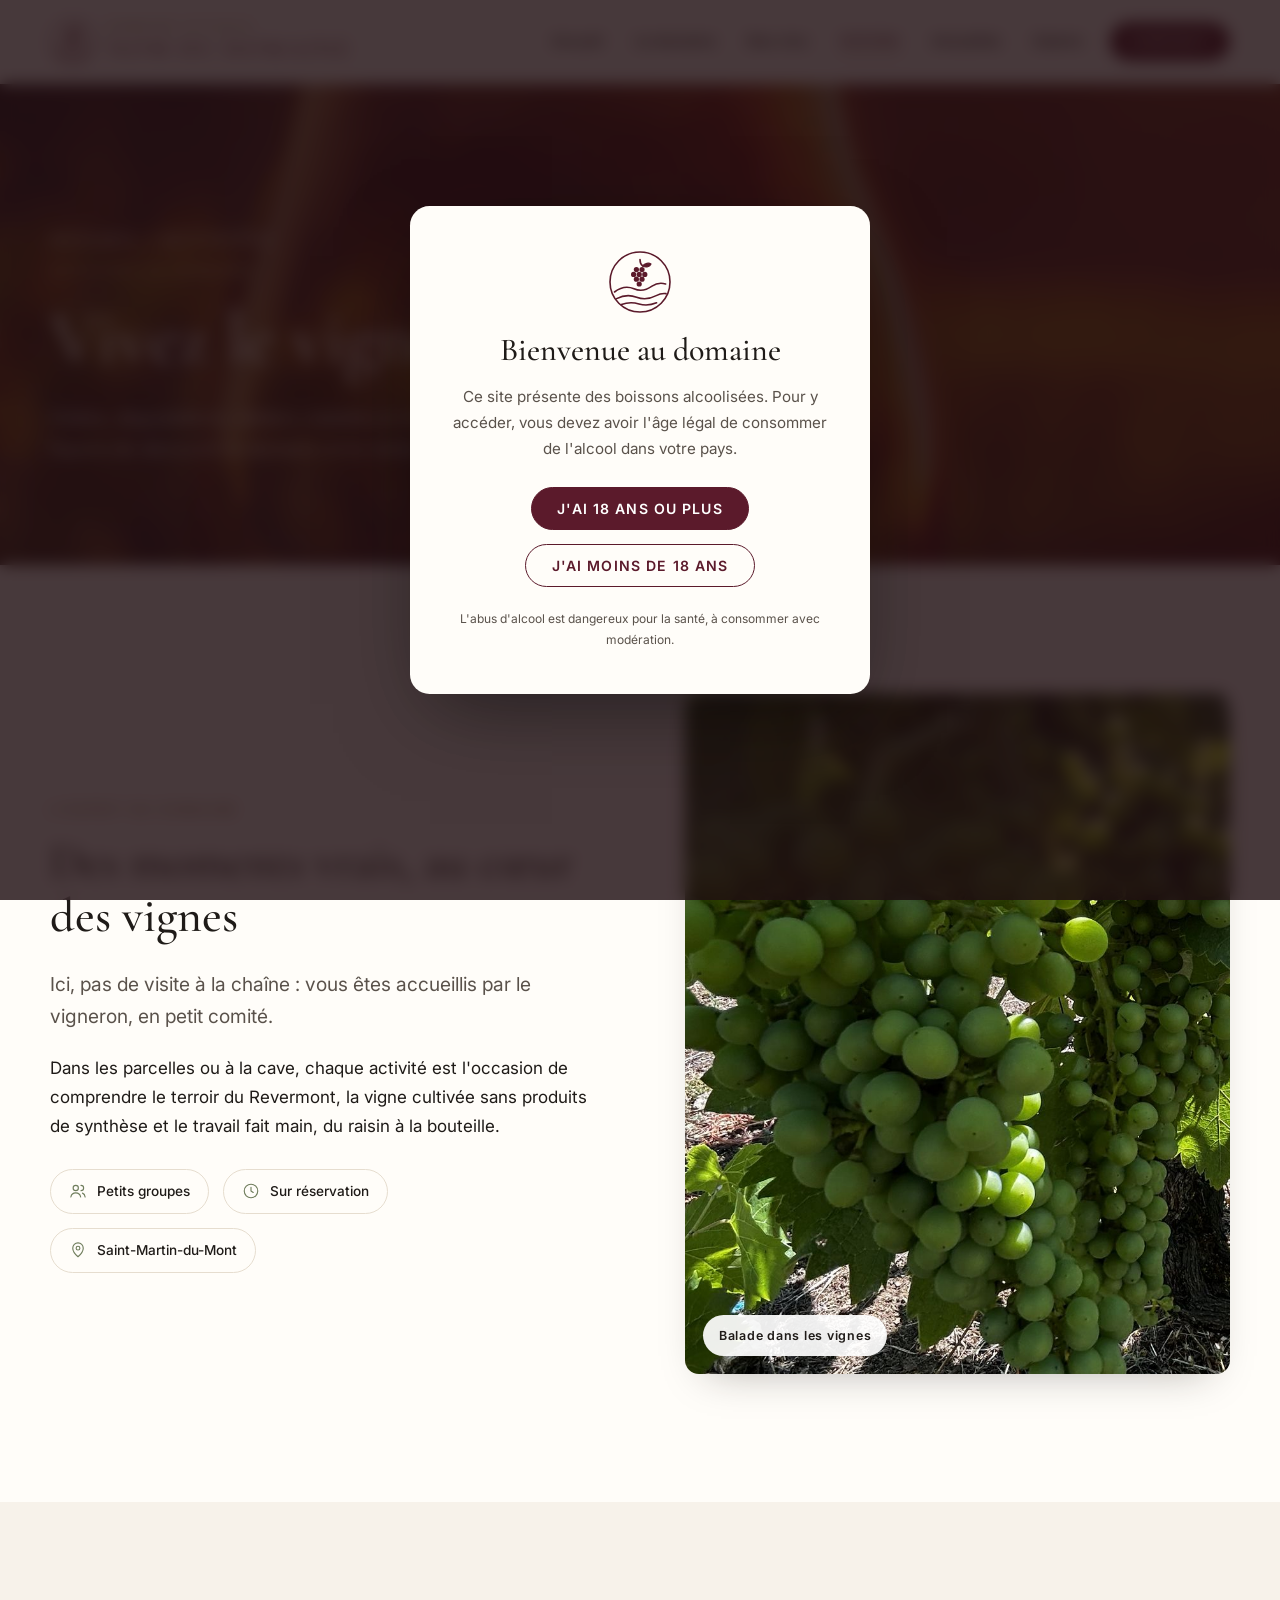
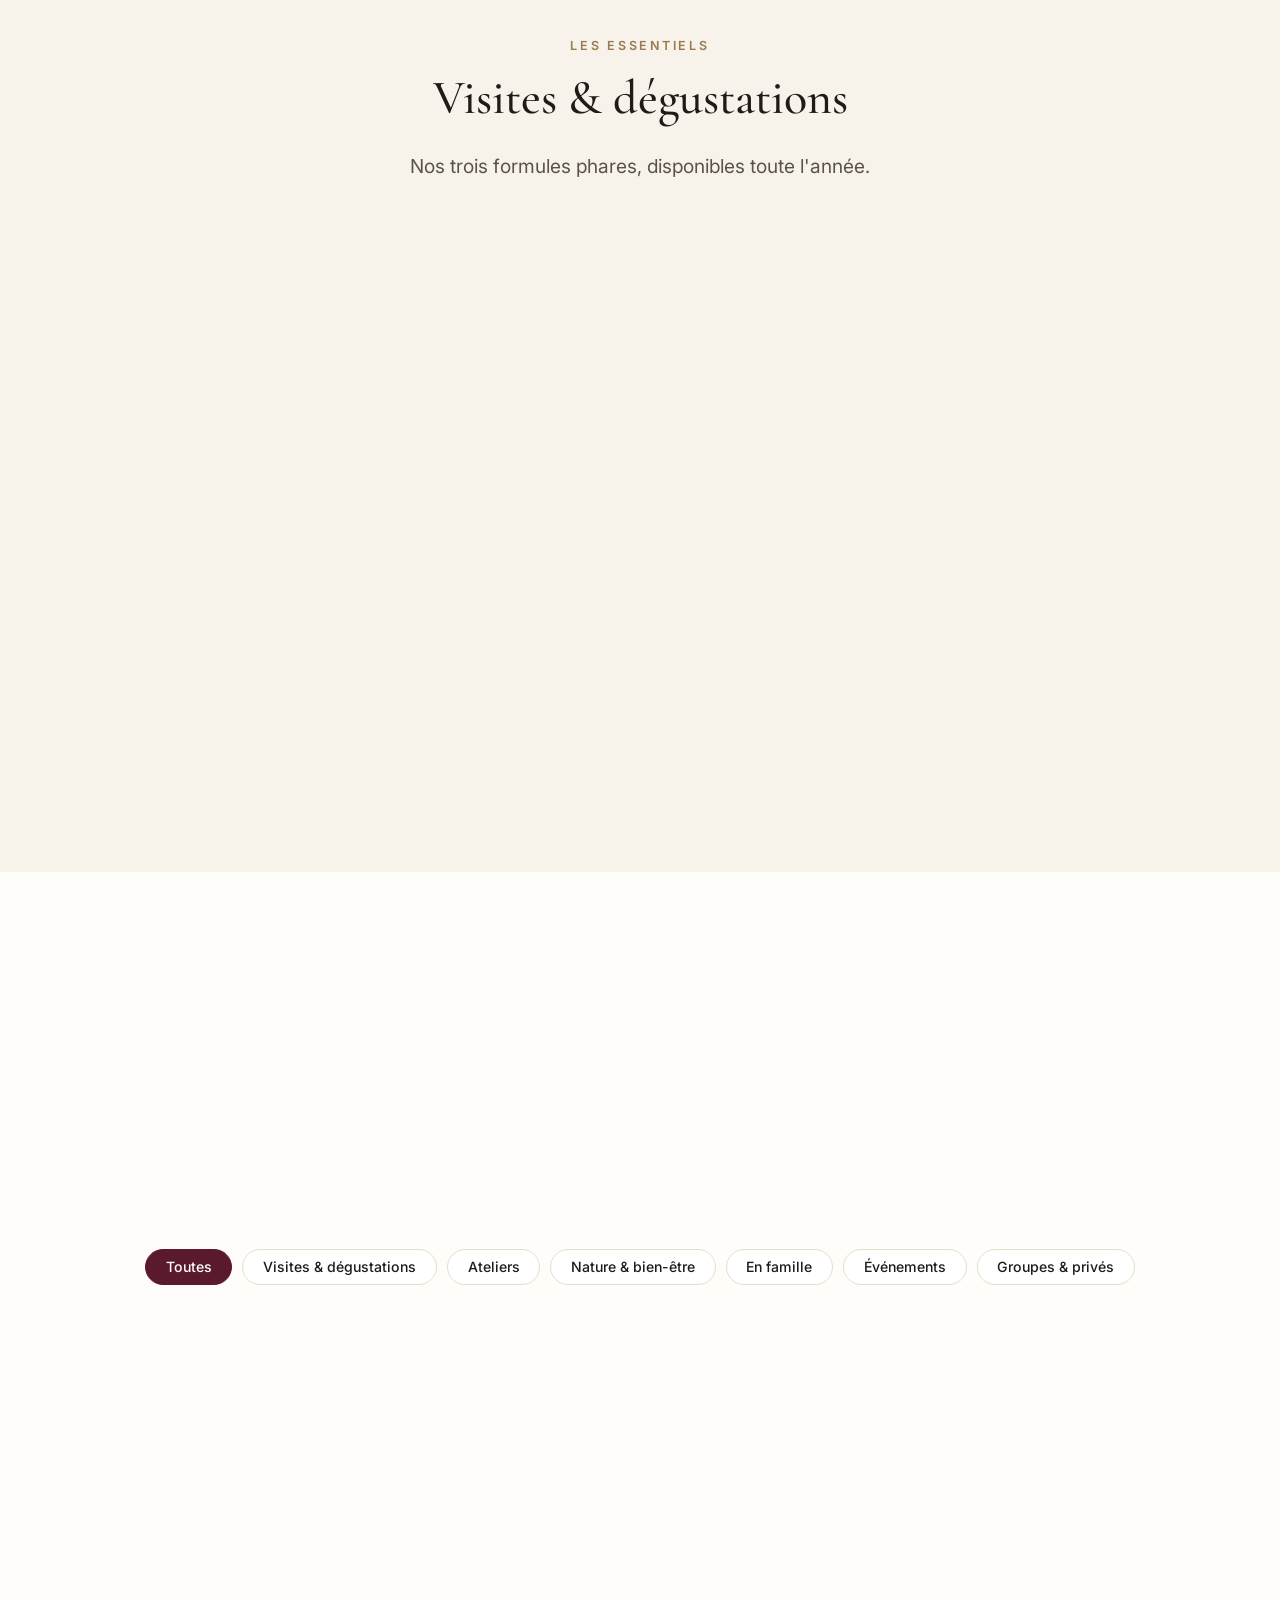
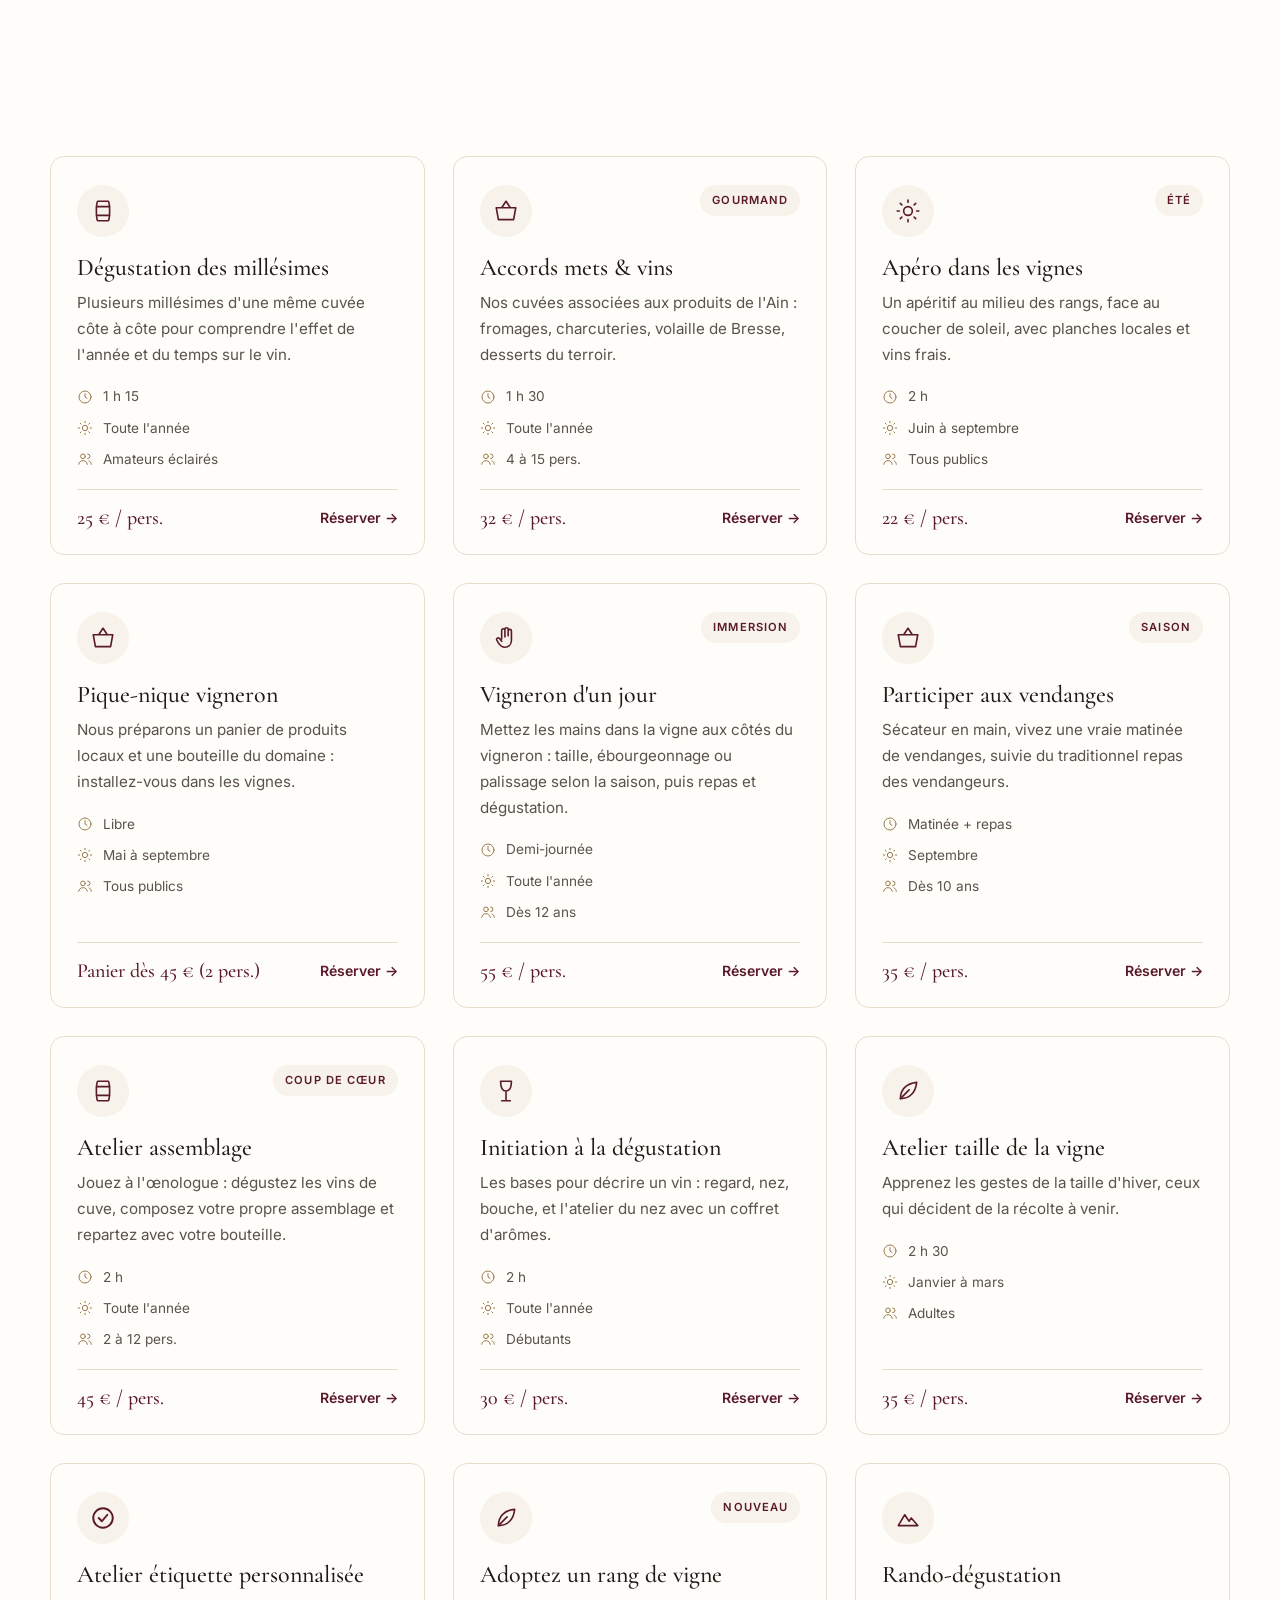
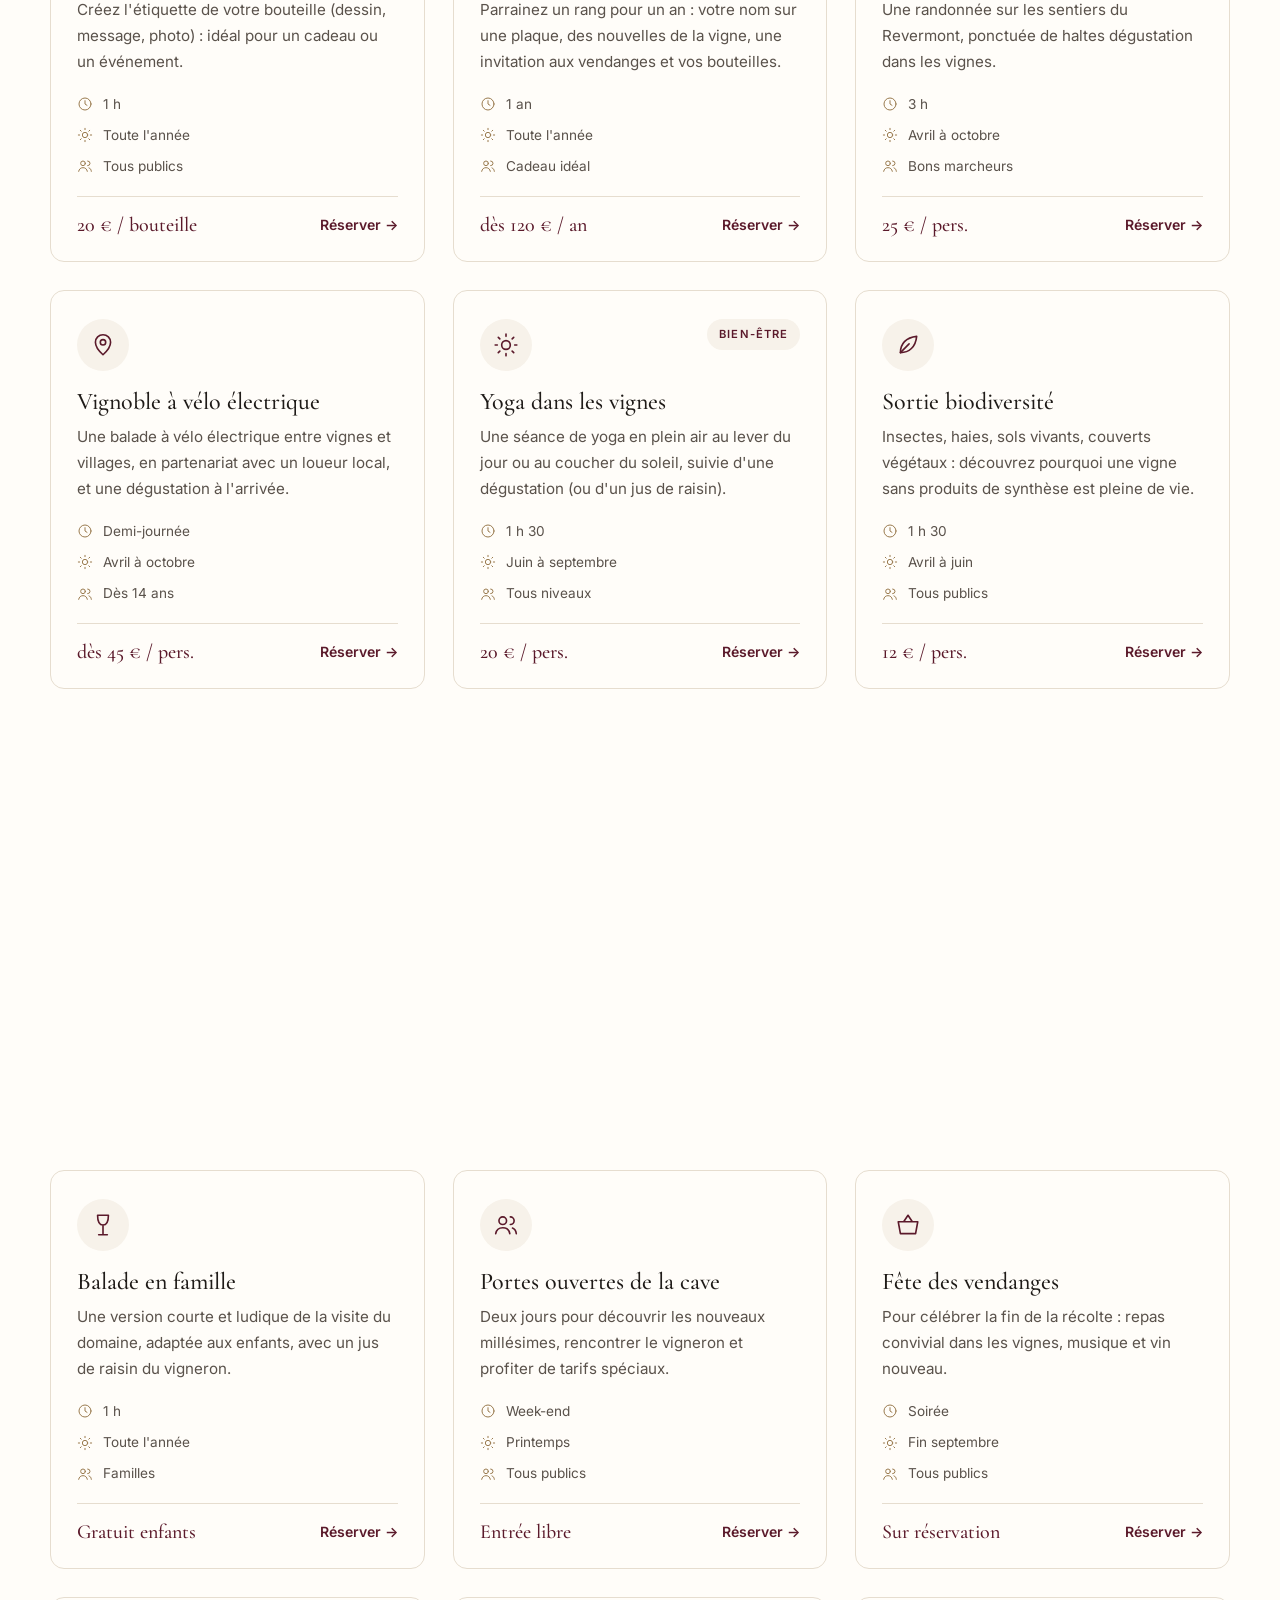
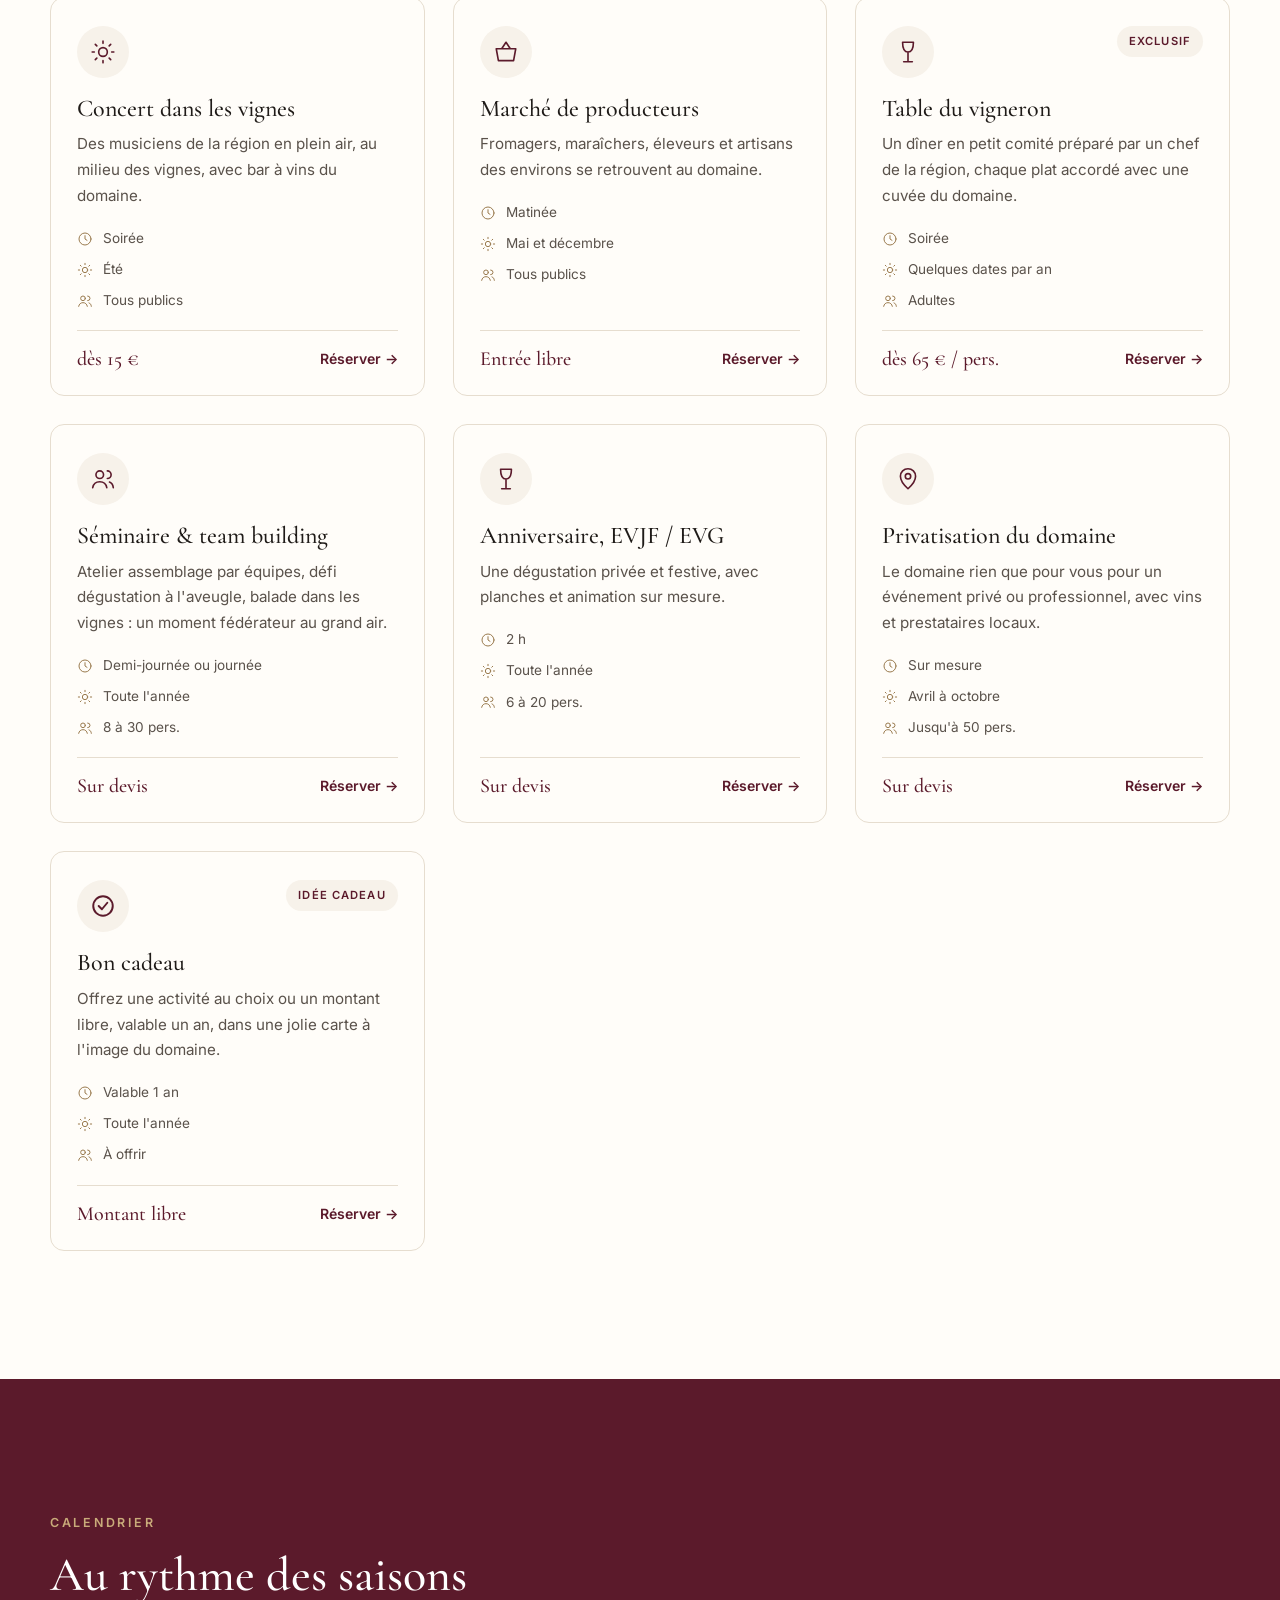
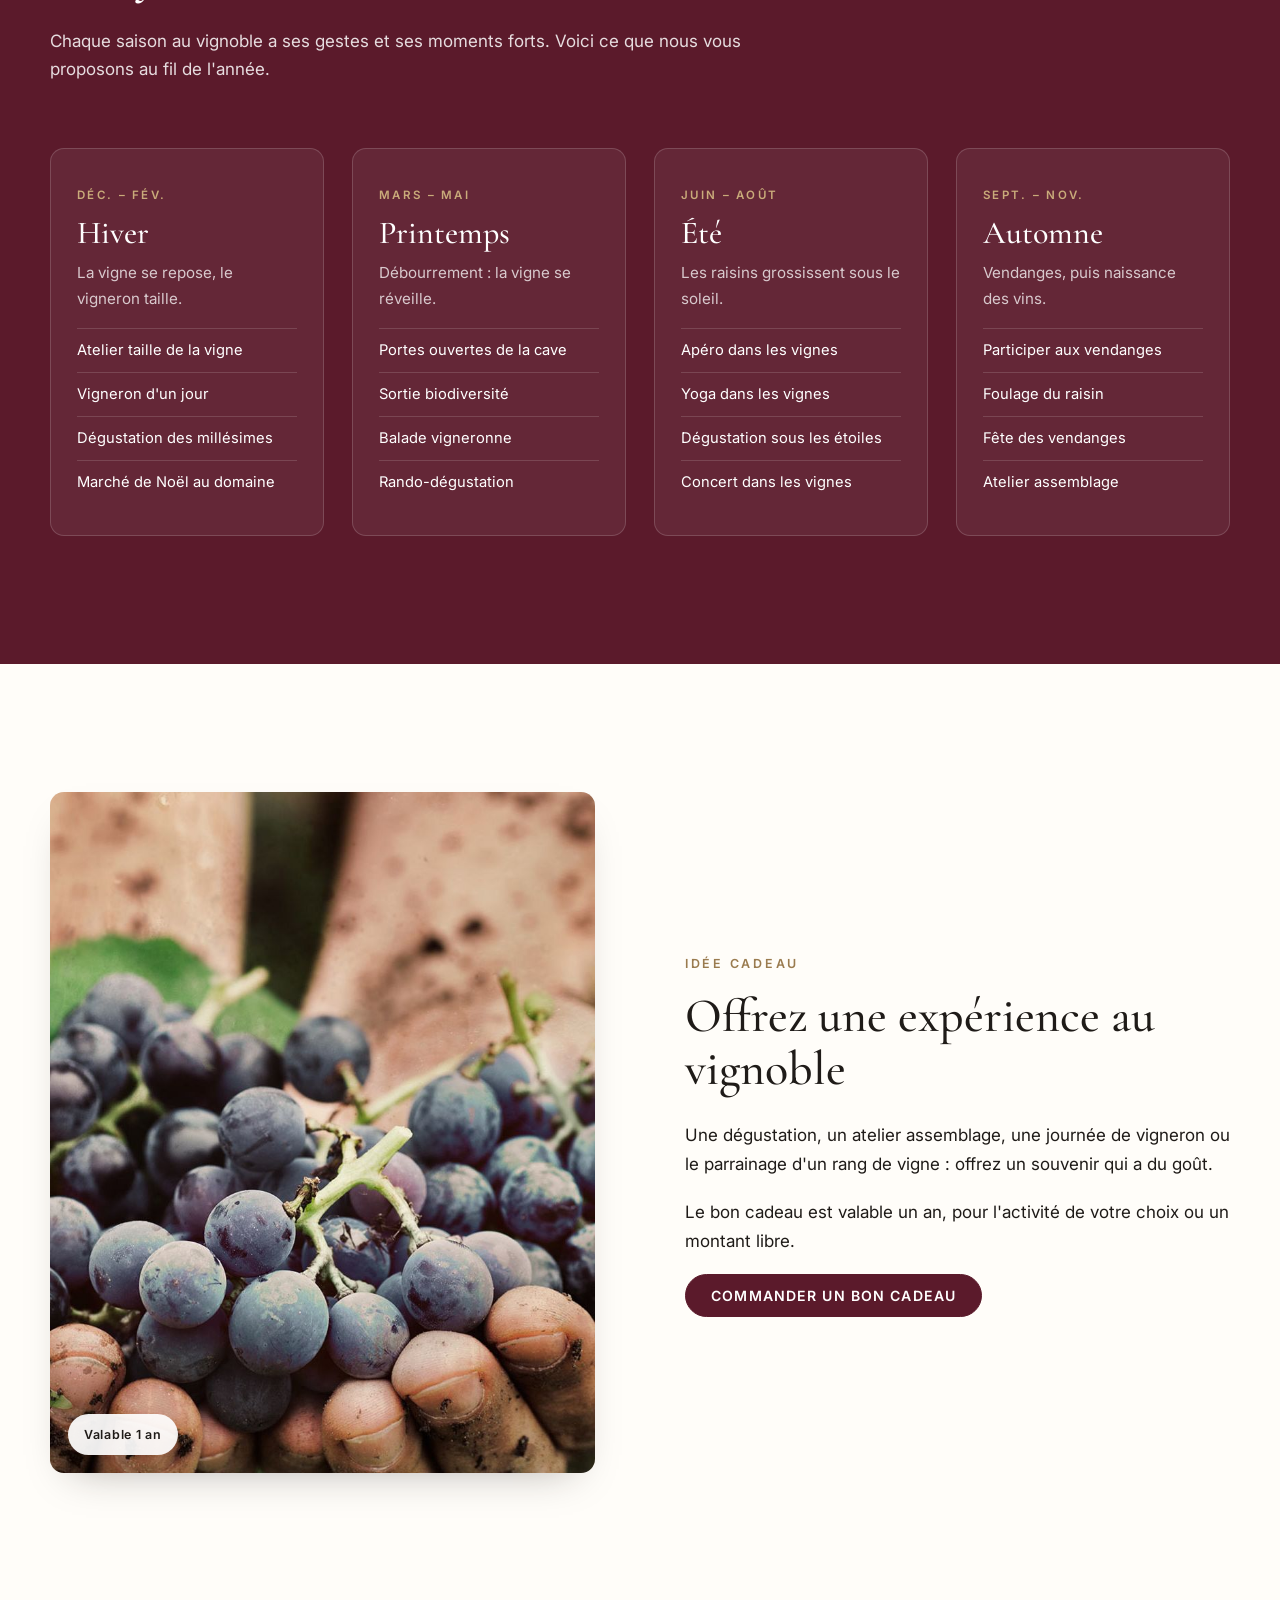
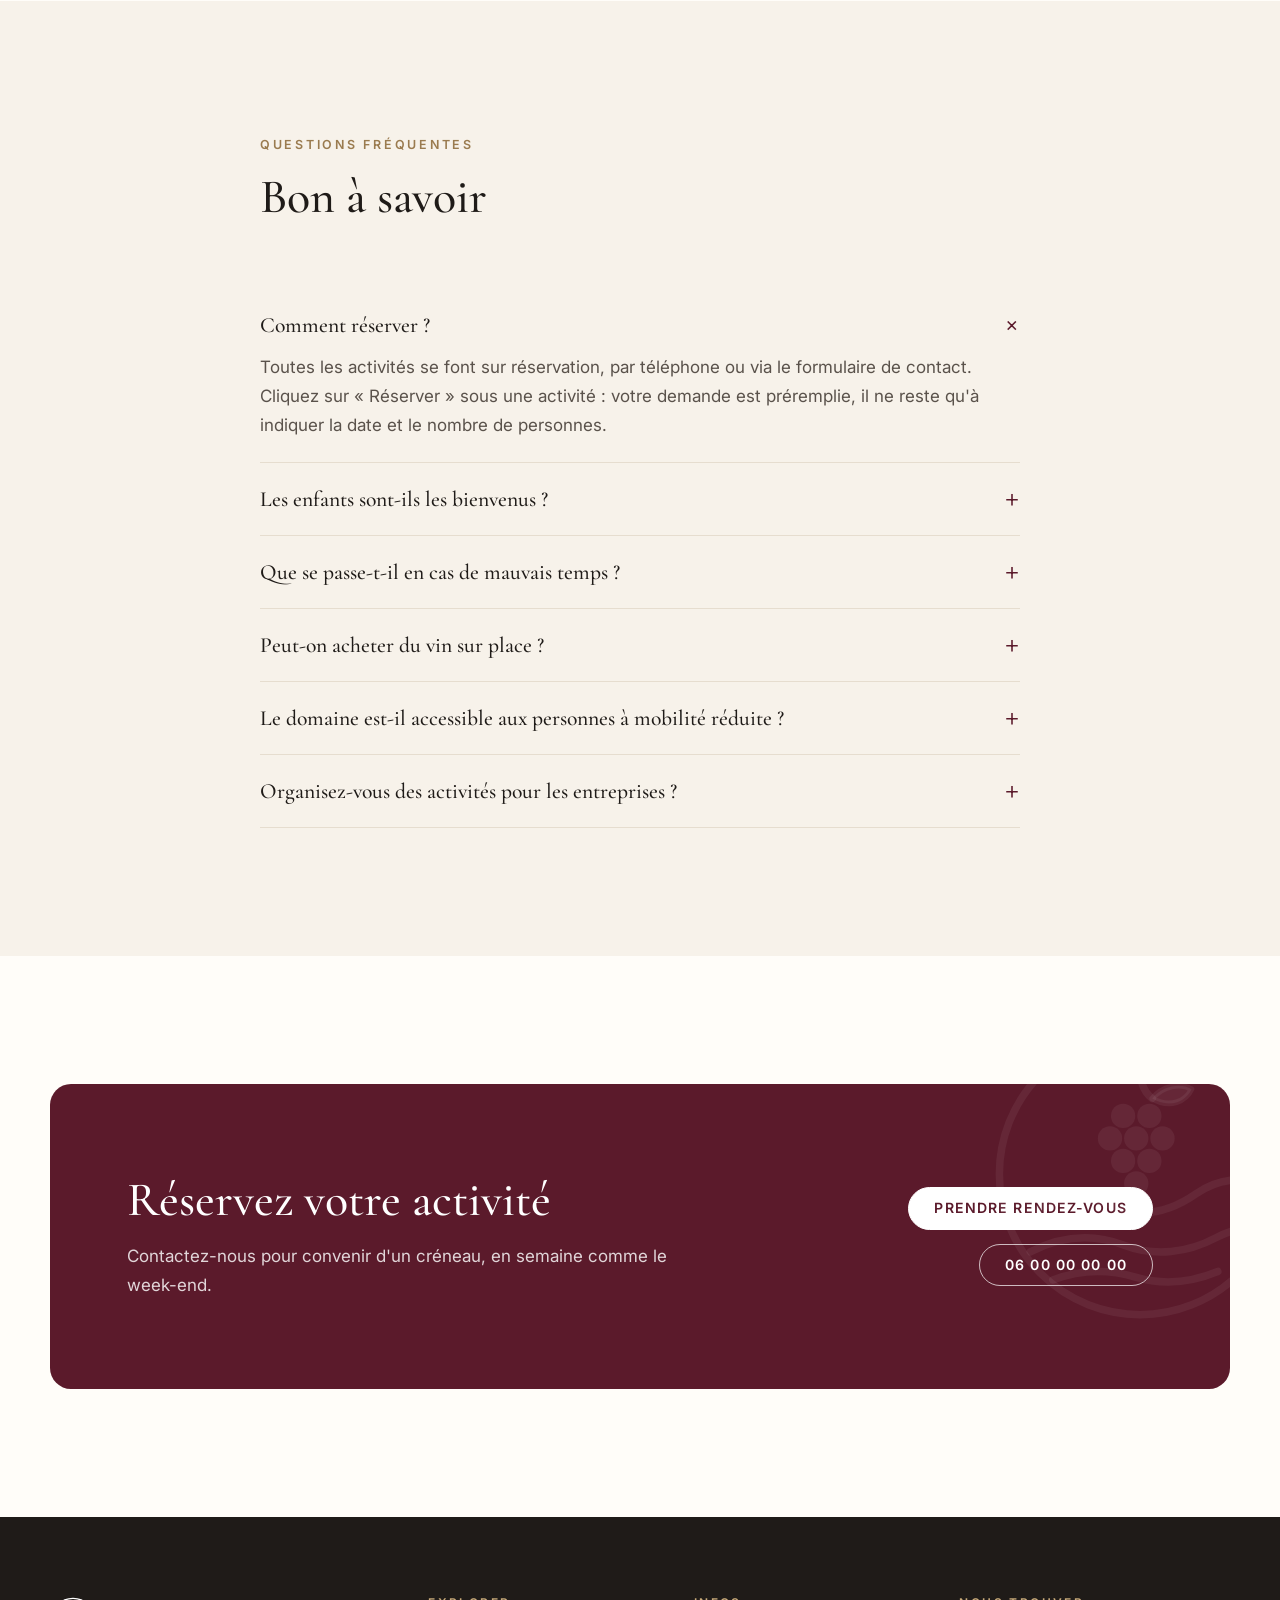
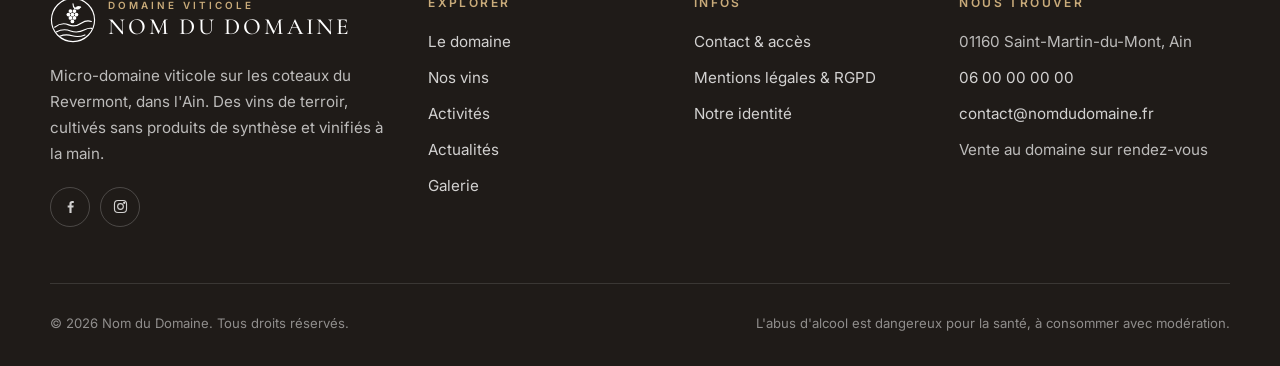
==== commit 264efe1b: "Retire le nom « Contreforts » et le remplace par un nom provisoire « Nom du Domaine » est utilisé pa" ====
--- a/activites.html
+++ b/activites.html
@@ -3,11 +3,11 @@
 <head>
   <meta charset="UTF-8">
   <meta name="viewport" content="width=device-width, initial-scale=1">
-  <title>Activités au vignoble — Domaine des Contreforts</title>
-  <meta name="description" content="Visites, dégustations, ateliers, balades, vendanges et événements au Domaine des Contreforts, à Saint-Martin-du-Mont (Ain). Plus de 30 activités au vignoble, sur réservation.">
+  <title>Activités au vignoble — Nom du Domaine</title>
+  <meta name="description" content="Visites, dégustations, ateliers, balades, vendanges et événements au Nom du Domaine, à Saint-Martin-du-Mont (Ain). Plus de 30 activités au vignoble, sur réservation.">
   <meta name="theme-color" content="#5b1a2b">
-  <meta property="og:title" content="Activités au vignoble — Domaine des Contreforts">
-  <meta property="og:description" content="Visites, dégustations, ateliers, balades, vendanges et événements au Domaine des Contreforts, à Saint-Martin-du-Mont (Ain). Plus de 30 activités au vignoble, sur réservation.">
+  <meta property="og:title" content="Activités au vignoble — Nom du Domaine">
+  <meta property="og:description" content="Visites, dégustations, ateliers, balades, vendanges et événements au Nom du Domaine, à Saint-Martin-du-Mont (Ain). Plus de 30 activités au vignoble, sur réservation.">
   <meta property="og:type" content="website">
   <link rel="icon" href="assets/favicon.svg" type="image/svg+xml">
   <link rel="preconnect" href="https://fonts.googleapis.com">
@@ -20,7 +20,7 @@
 
   <header class="site-header">
     <div class="container">
-      <a class="brand" href="index.html" aria-label="Domaine des Contreforts — accueil"><svg viewBox="0 0 64 64" fill="none" stroke="currentColor" stroke-linecap="round" stroke-linejoin="round" aria-hidden="true"><circle cx="32" cy="32" r="30" stroke-width="1.6"/><path d="M32 9.5c0 3 .8 5 2.6 6.4" stroke-width="1.6"/><path d="M34.6 15.9c2.4-2.9 6.2-3.3 8.4-2-1.2 2.6-4.6 4.2-8.4 2Z" fill="currentColor" stroke-width="1.2"/><g fill="currentColor" stroke="none"><circle cx="28.4" cy="19.6" r="2.6"/><circle cx="34" cy="19.6" r="2.6"/><circle cx="25.6" cy="24.4" r="2.6"/><circle cx="31.2" cy="24.4" r="2.6"/><circle cx="36.8" cy="24.4" r="2.6"/><circle cx="28.4" cy="29.2" r="2.6"/><circle cx="34" cy="29.2" r="2.6"/><circle cx="31.2" cy="34" r="2.6"/></g><path d="M6.5 42c6-4.6 12.5-6.2 19.5-3.2 6.4 2.8 12.3 1.4 18-2.6 4.2-2.9 9-3.6 13.6-2.2" stroke-width="1.6"/><path d="M8.6 48.6c6.6-3.4 13.2-4 20-1.4 6.6 2.5 13.6 1.6 19.6-1.6 3.4-1.8 6.6-2.4 9.8-2" stroke-width="1.6"/><path d="M13.4 54.6c5.8-2.2 11.6-2.4 17.6-.6 5.8 1.7 11.8 1.2 17.6-1.2" stroke-width="1.6"/></svg><span class="brand-text"><small>DOMAINE DES</small><strong>CONTREFORTS</strong></span></a>
+      <a class="brand" href="index.html" aria-label="Nom du Domaine — accueil"><svg viewBox="0 0 64 64" fill="none" stroke="currentColor" stroke-linecap="round" stroke-linejoin="round" aria-hidden="true"><circle cx="32" cy="32" r="30" stroke-width="1.6"/><path d="M32 9.5c0 3 .8 5 2.6 6.4" stroke-width="1.6"/><path d="M34.6 15.9c2.4-2.9 6.2-3.3 8.4-2-1.2 2.6-4.6 4.2-8.4 2Z" fill="currentColor" stroke-width="1.2"/><g fill="currentColor" stroke="none"><circle cx="28.4" cy="19.6" r="2.6"/><circle cx="34" cy="19.6" r="2.6"/><circle cx="25.6" cy="24.4" r="2.6"/><circle cx="31.2" cy="24.4" r="2.6"/><circle cx="36.8" cy="24.4" r="2.6"/><circle cx="28.4" cy="29.2" r="2.6"/><circle cx="34" cy="29.2" r="2.6"/><circle cx="31.2" cy="34" r="2.6"/></g><path d="M6.5 42c6-4.6 12.5-6.2 19.5-3.2 6.4 2.8 12.3 1.4 18-2.6 4.2-2.9 9-3.6 13.6-2.2" stroke-width="1.6"/><path d="M8.6 48.6c6.6-3.4 13.2-4 20-1.4 6.6 2.5 13.6 1.6 19.6-1.6 3.4-1.8 6.6-2.4 9.8-2" stroke-width="1.6"/><path d="M13.4 54.6c5.8-2.2 11.6-2.4 17.6-.6 5.8 1.7 11.8 1.2 17.6-1.2" stroke-width="1.6"/></svg><span class="brand-text"><small>DOMAINE VITICOLE</small><strong>NOM DU DOMAINE</strong></span></a>
       <button class="nav-toggle" type="button" aria-label="Ouvrir le menu" aria-expanded="false" aria-controls="menu"><span></span></button>
       <nav class="nav" id="menu" aria-label="Navigation principale">
         <ul><li><a href="index.html">Accueil</a></li><li><a href="domaine.html">Le domaine</a></li><li><a href="vins.html">Nos vins</a></li><li><a href="activites.html" aria-current="page">Activités</a></li><li><a href="actualites.html">Actualités</a></li><li><a href="galerie.html">Galerie</a></li><li><a class="btn" href="contact.html">Contact</a></li></ul>
@@ -495,8 +495,8 @@
     <div class="container">
       <div class="footer-grid">
         <div>
-          <a class="brand" href="index.html"><svg viewBox="0 0 64 64" fill="none" stroke="currentColor" stroke-linecap="round" stroke-linejoin="round" aria-hidden="true"><circle cx="32" cy="32" r="30" stroke-width="1.6"/><path d="M32 9.5c0 3 .8 5 2.6 6.4" stroke-width="1.6"/><path d="M34.6 15.9c2.4-2.9 6.2-3.3 8.4-2-1.2 2.6-4.6 4.2-8.4 2Z" fill="currentColor" stroke-width="1.2"/><g fill="currentColor" stroke="none"><circle cx="28.4" cy="19.6" r="2.6"/><circle cx="34" cy="19.6" r="2.6"/><circle cx="25.6" cy="24.4" r="2.6"/><circle cx="31.2" cy="24.4" r="2.6"/><circle cx="36.8" cy="24.4" r="2.6"/><circle cx="28.4" cy="29.2" r="2.6"/><circle cx="34" cy="29.2" r="2.6"/><circle cx="31.2" cy="34" r="2.6"/></g><path d="M6.5 42c6-4.6 12.5-6.2 19.5-3.2 6.4 2.8 12.3 1.4 18-2.6 4.2-2.9 9-3.6 13.6-2.2" stroke-width="1.6"/><path d="M8.6 48.6c6.6-3.4 13.2-4 20-1.4 6.6 2.5 13.6 1.6 19.6-1.6 3.4-1.8 6.6-2.4 9.8-2" stroke-width="1.6"/><path d="M13.4 54.6c5.8-2.2 11.6-2.4 17.6-.6 5.8 1.7 11.8 1.2 17.6-1.2" stroke-width="1.6"/></svg><span class="brand-text"><small>DOMAINE DES</small><strong>CONTREFORTS</strong></span></a>
-          <p>Micro-domaine viticole sur les contreforts du Revermont, dans l'Ain. Des vins de terroir, cultivés sans produits de synthèse et vinifiés à la main.</p>
+          <a class="brand" href="index.html"><svg viewBox="0 0 64 64" fill="none" stroke="currentColor" stroke-linecap="round" stroke-linejoin="round" aria-hidden="true"><circle cx="32" cy="32" r="30" stroke-width="1.6"/><path d="M32 9.5c0 3 .8 5 2.6 6.4" stroke-width="1.6"/><path d="M34.6 15.9c2.4-2.9 6.2-3.3 8.4-2-1.2 2.6-4.6 4.2-8.4 2Z" fill="currentColor" stroke-width="1.2"/><g fill="currentColor" stroke="none"><circle cx="28.4" cy="19.6" r="2.6"/><circle cx="34" cy="19.6" r="2.6"/><circle cx="25.6" cy="24.4" r="2.6"/><circle cx="31.2" cy="24.4" r="2.6"/><circle cx="36.8" cy="24.4" r="2.6"/><circle cx="28.4" cy="29.2" r="2.6"/><circle cx="34" cy="29.2" r="2.6"/><circle cx="31.2" cy="34" r="2.6"/></g><path d="M6.5 42c6-4.6 12.5-6.2 19.5-3.2 6.4 2.8 12.3 1.4 18-2.6 4.2-2.9 9-3.6 13.6-2.2" stroke-width="1.6"/><path d="M8.6 48.6c6.6-3.4 13.2-4 20-1.4 6.6 2.5 13.6 1.6 19.6-1.6 3.4-1.8 6.6-2.4 9.8-2" stroke-width="1.6"/><path d="M13.4 54.6c5.8-2.2 11.6-2.4 17.6-.6 5.8 1.7 11.8 1.2 17.6-1.2" stroke-width="1.6"/></svg><span class="brand-text"><small>DOMAINE VITICOLE</small><strong>NOM DU DOMAINE</strong></span></a>
+          <p>Micro-domaine viticole sur les coteaux du Revermont, dans l'Ain. Des vins de terroir, cultivés sans produits de synthèse et vinifiés à la main.</p>
           <div class="socials">
             <a href="#" aria-label="Facebook"><svg viewBox="0 0 24 24" fill="currentColor"><path d="M13.5 21v-7.5h2.6l.4-3h-3V8.6c0-.9.3-1.5 1.5-1.5h1.6V4.4c-.3 0-1.2-.1-2.3-.1-2.3 0-3.8 1.4-3.8 3.9v2.3H8v3h2.5V21h3Z"/></svg></a>
             <a href="#" aria-label="Instagram"><svg viewBox="0 0 24 24" fill="none" stroke="currentColor" stroke-width="1.6"><rect x="3.5" y="3.5" width="17" height="17" rx="5"/><circle cx="12" cy="12" r="4"/><circle cx="17.2" cy="6.8" r=".8" fill="currentColor"/></svg></a>
@@ -525,13 +525,13 @@
           <ul>
             <li>01160 Saint-Martin-du-Mont, Ain</li>
             <li><a href="tel:+33600000000">06 00 00 00 00</a></li>
-            <li><a href="mailto:contact@domaine-contreforts.fr">contact@domaine-contreforts.fr</a></li>
+            <li><a href="mailto:contact@nomdudomaine.fr">contact@nomdudomaine.fr</a></li>
             <li>Vente au domaine sur rendez-vous</li>
           </ul>
         </div>
       </div>
       <div class="footer-bottom">
-        <p>© <span data-year>2026</span> Domaine des Contreforts. Tous droits réservés.</p>
+        <p>© <span data-year>2026</span> Nom du Domaine. Tous droits réservés.</p>
         <p>L'abus d'alcool est dangereux pour la santé, à consommer avec modération.</p>
       </div>
     </div>
--- a/css/style.css
+++ b/css/style.css
@@ -1,5 +1,5 @@
 /* ==========================================================================
-   Domaine des Contreforts — feuille de style principale
+   Site du domaine — feuille de style principale
    ========================================================================== */
 
 :root {
@@ -538,3 +538,8 @@
 .mini-list li { display: flex; align-items: center; gap: 14px; padding: 10px 0; border-bottom: 1px solid var(--line); font-size: .92rem; color: var(--ink-soft); }
 .mini-list svg { width: 22px; height: 22px; color: var(--wine); flex: none; }
 .mini-list strong { display: block; color: var(--ink); font-weight: 600; }
+
+@media (max-width: 440px) {
+  .site-header .brand-text strong { font-size: 1.15rem; letter-spacing: .06em; white-space: nowrap; }
+  .site-header .brand svg { width: 40px; height: 40px; }
+}
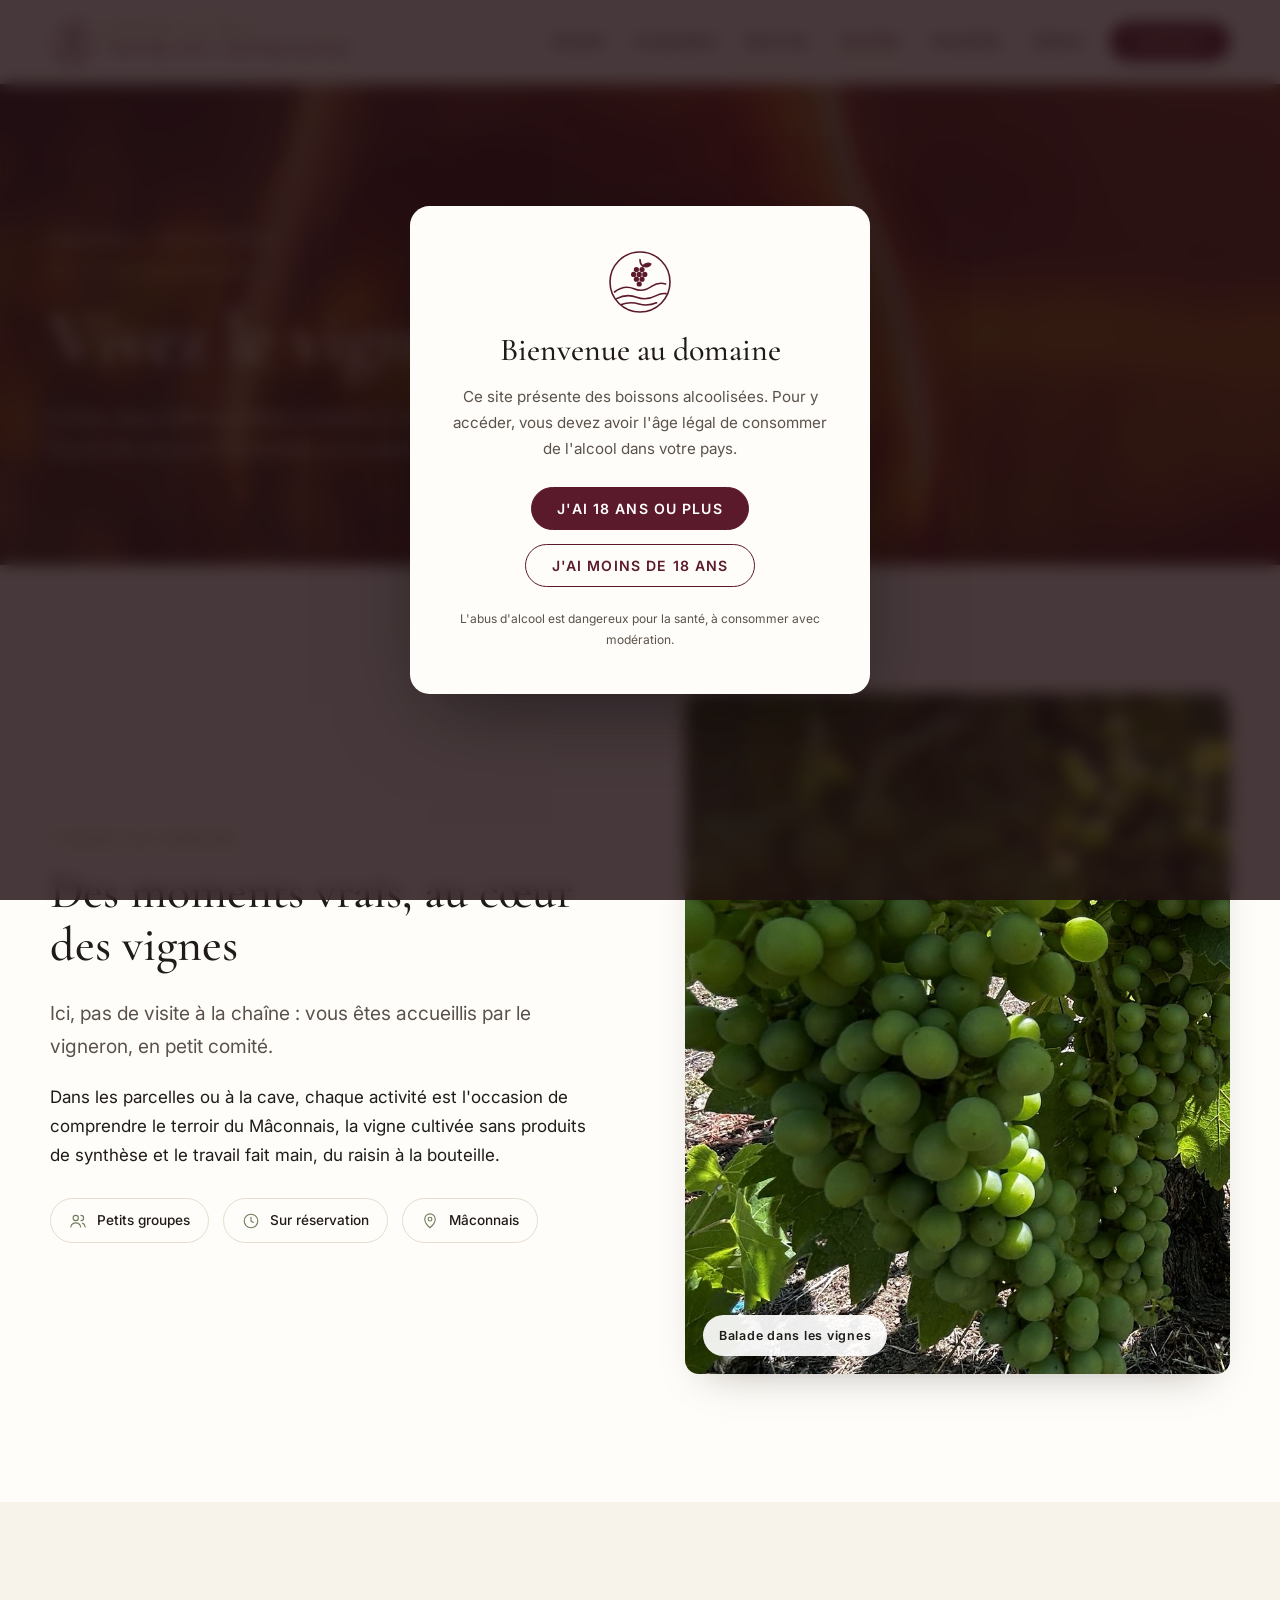
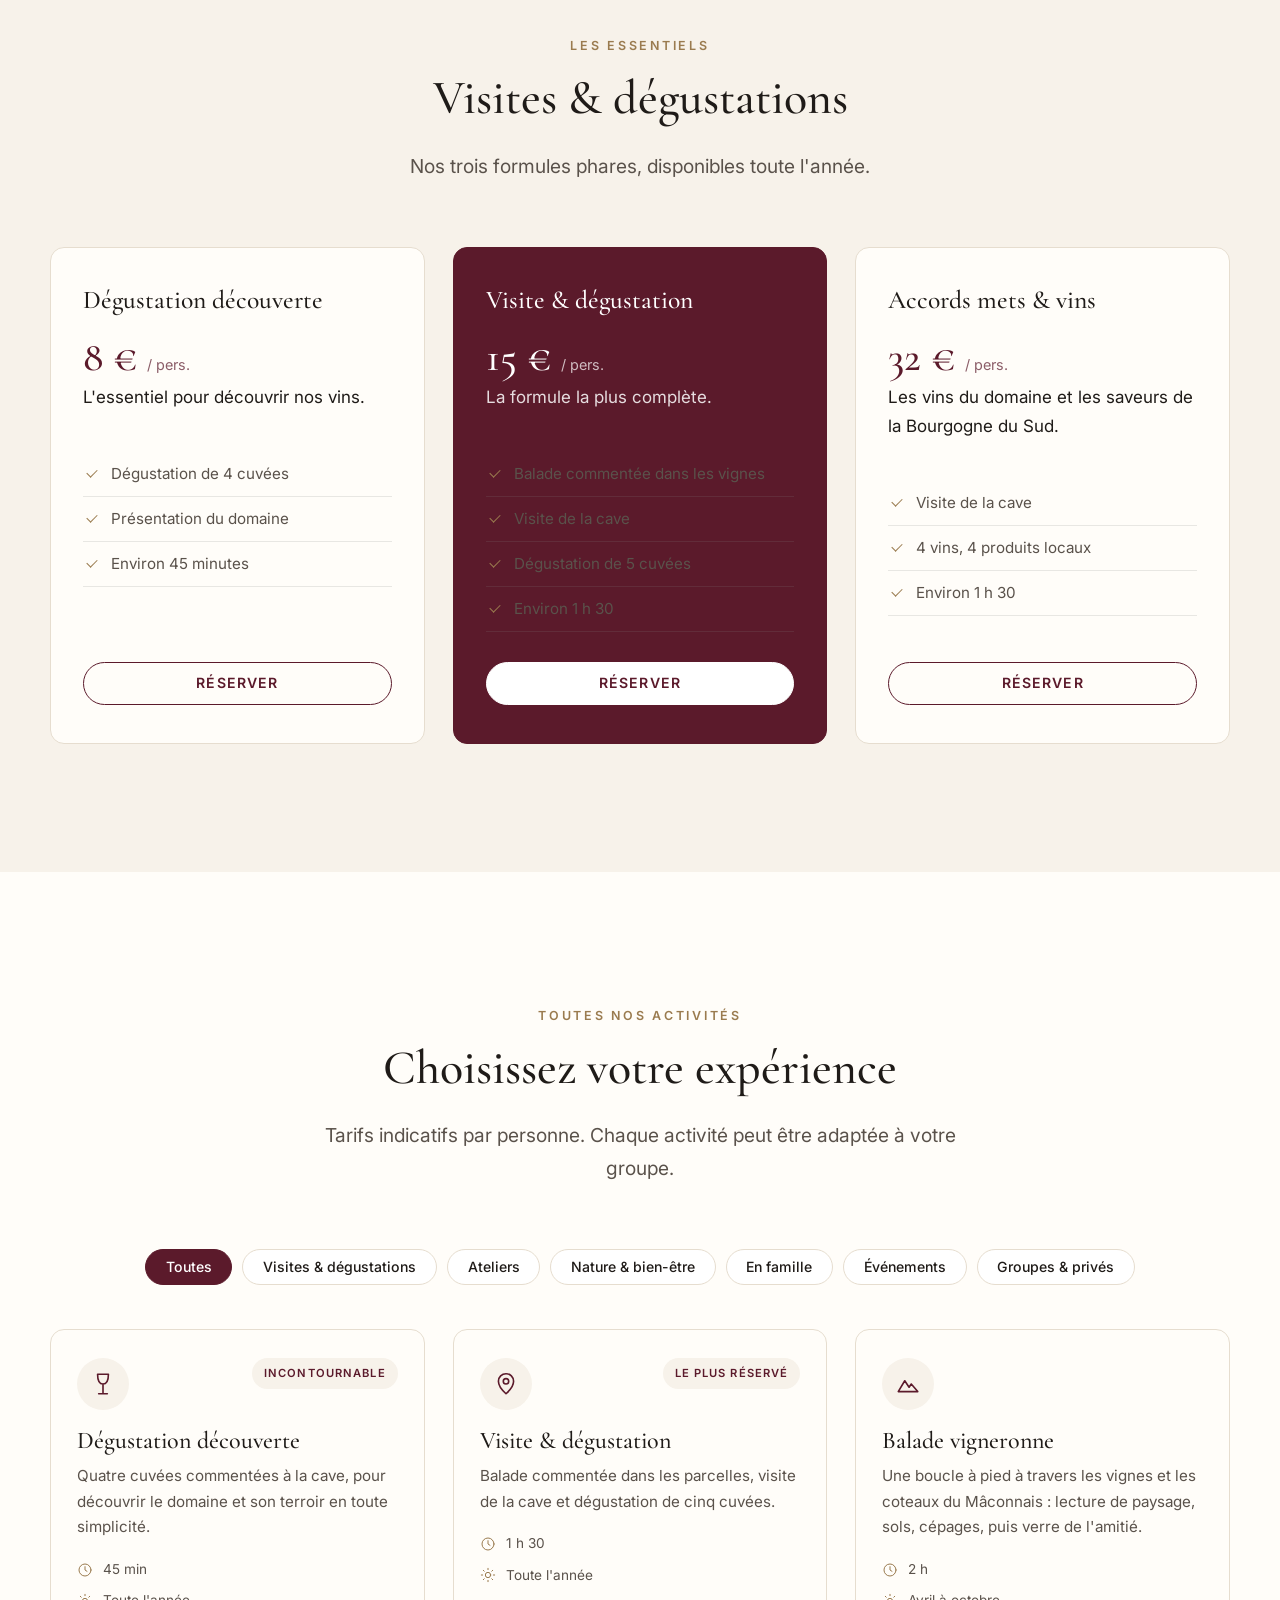
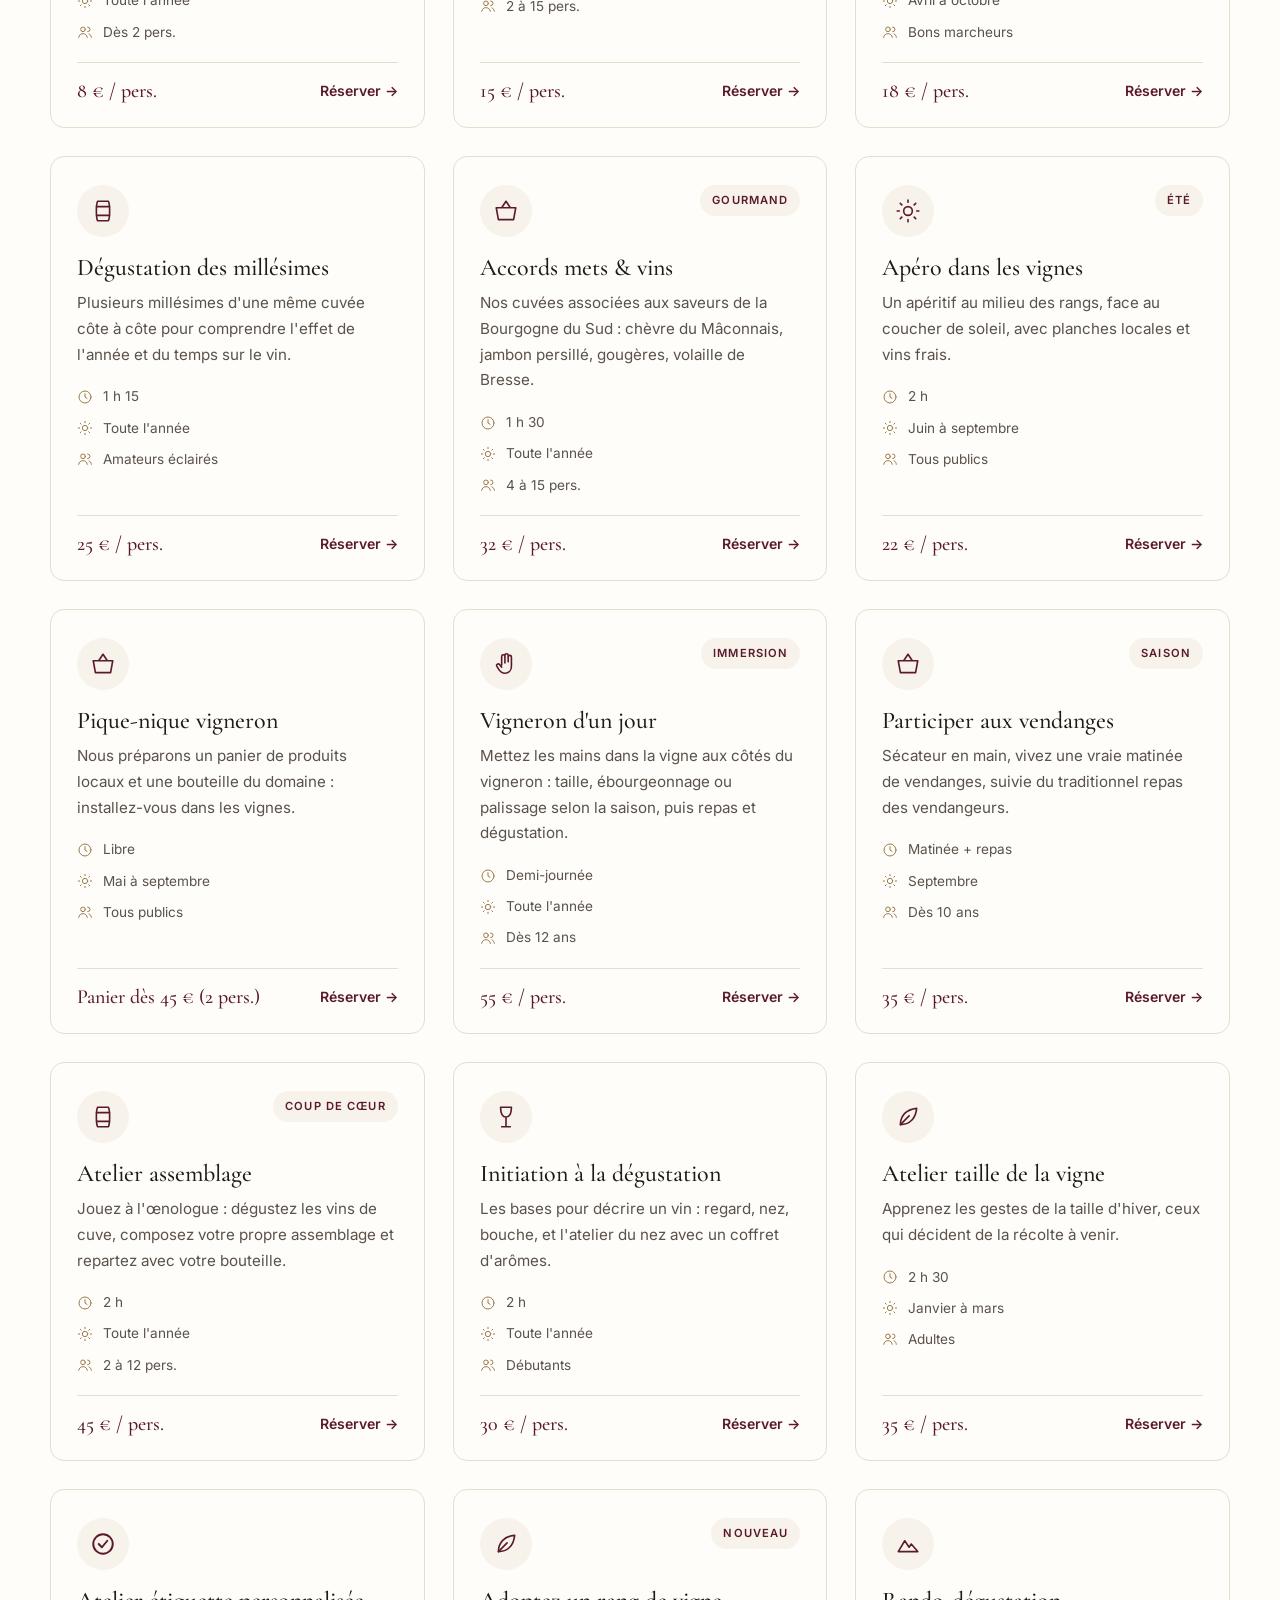
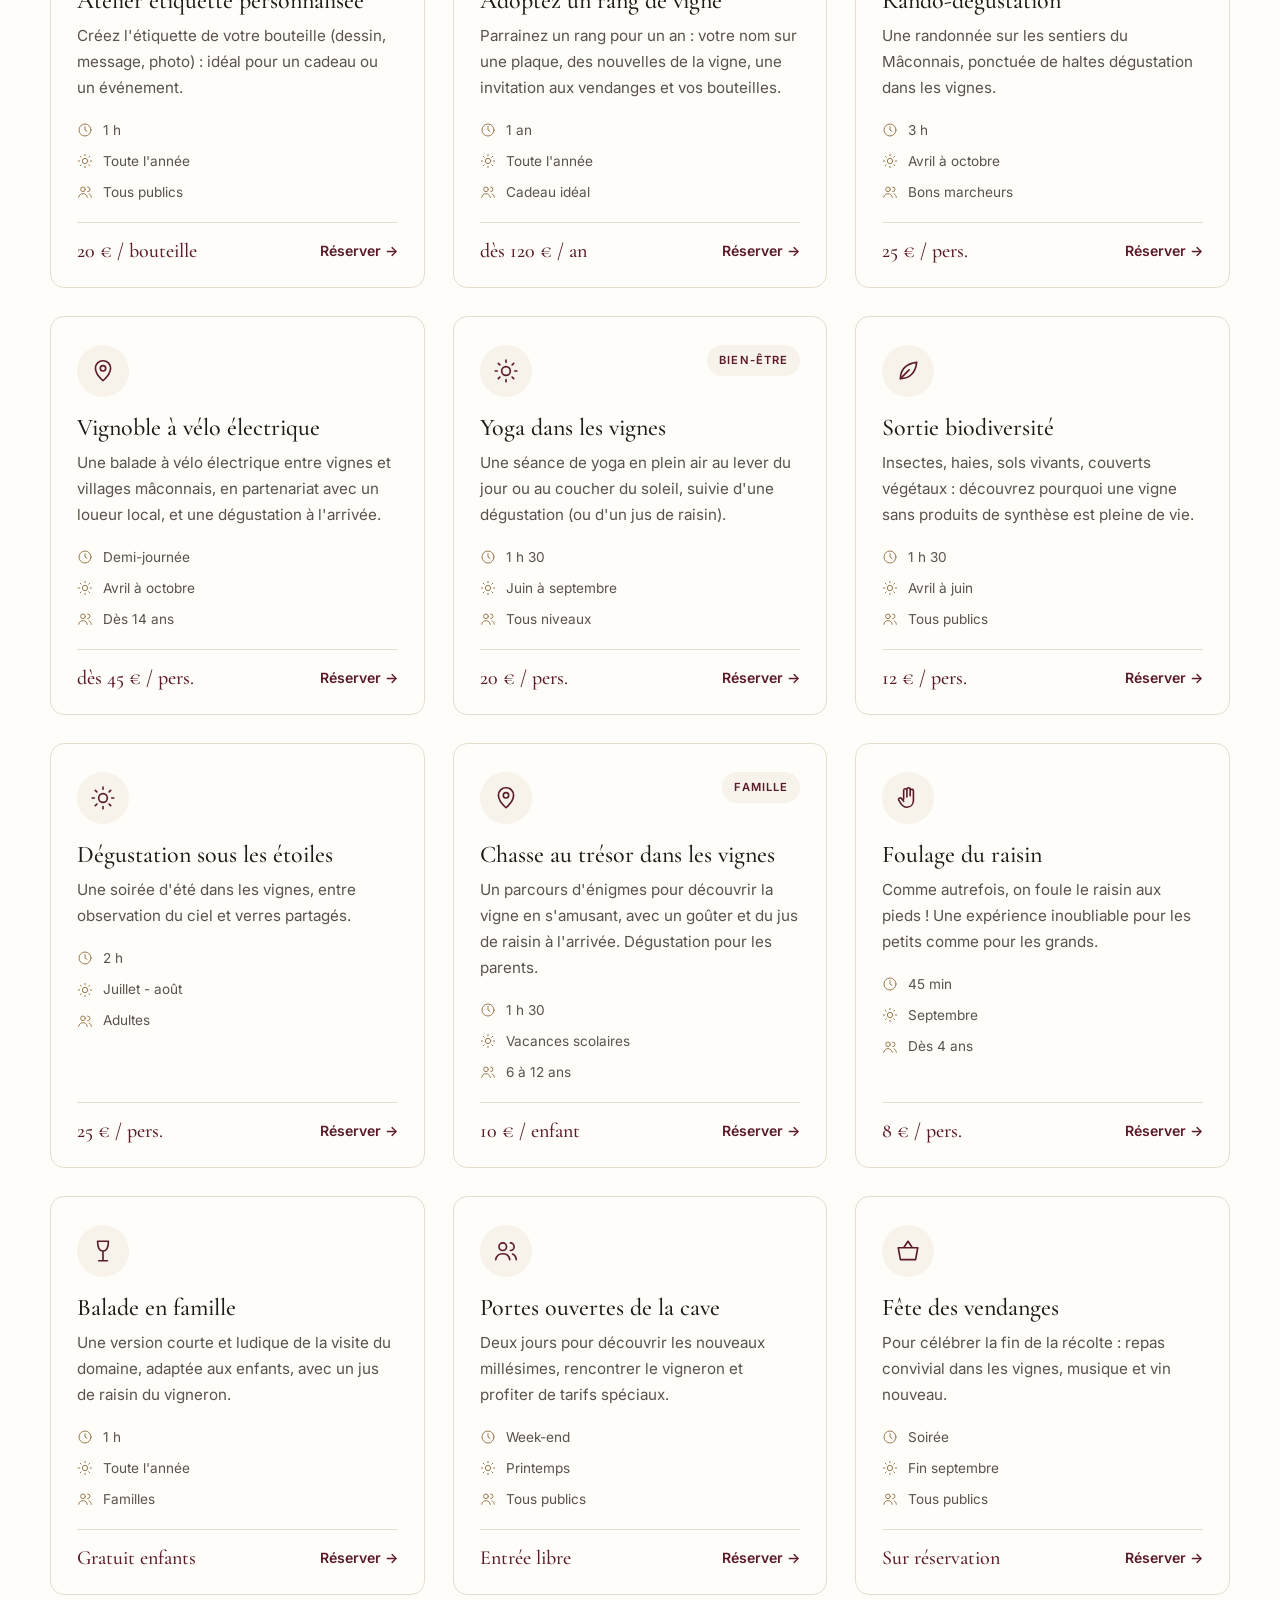
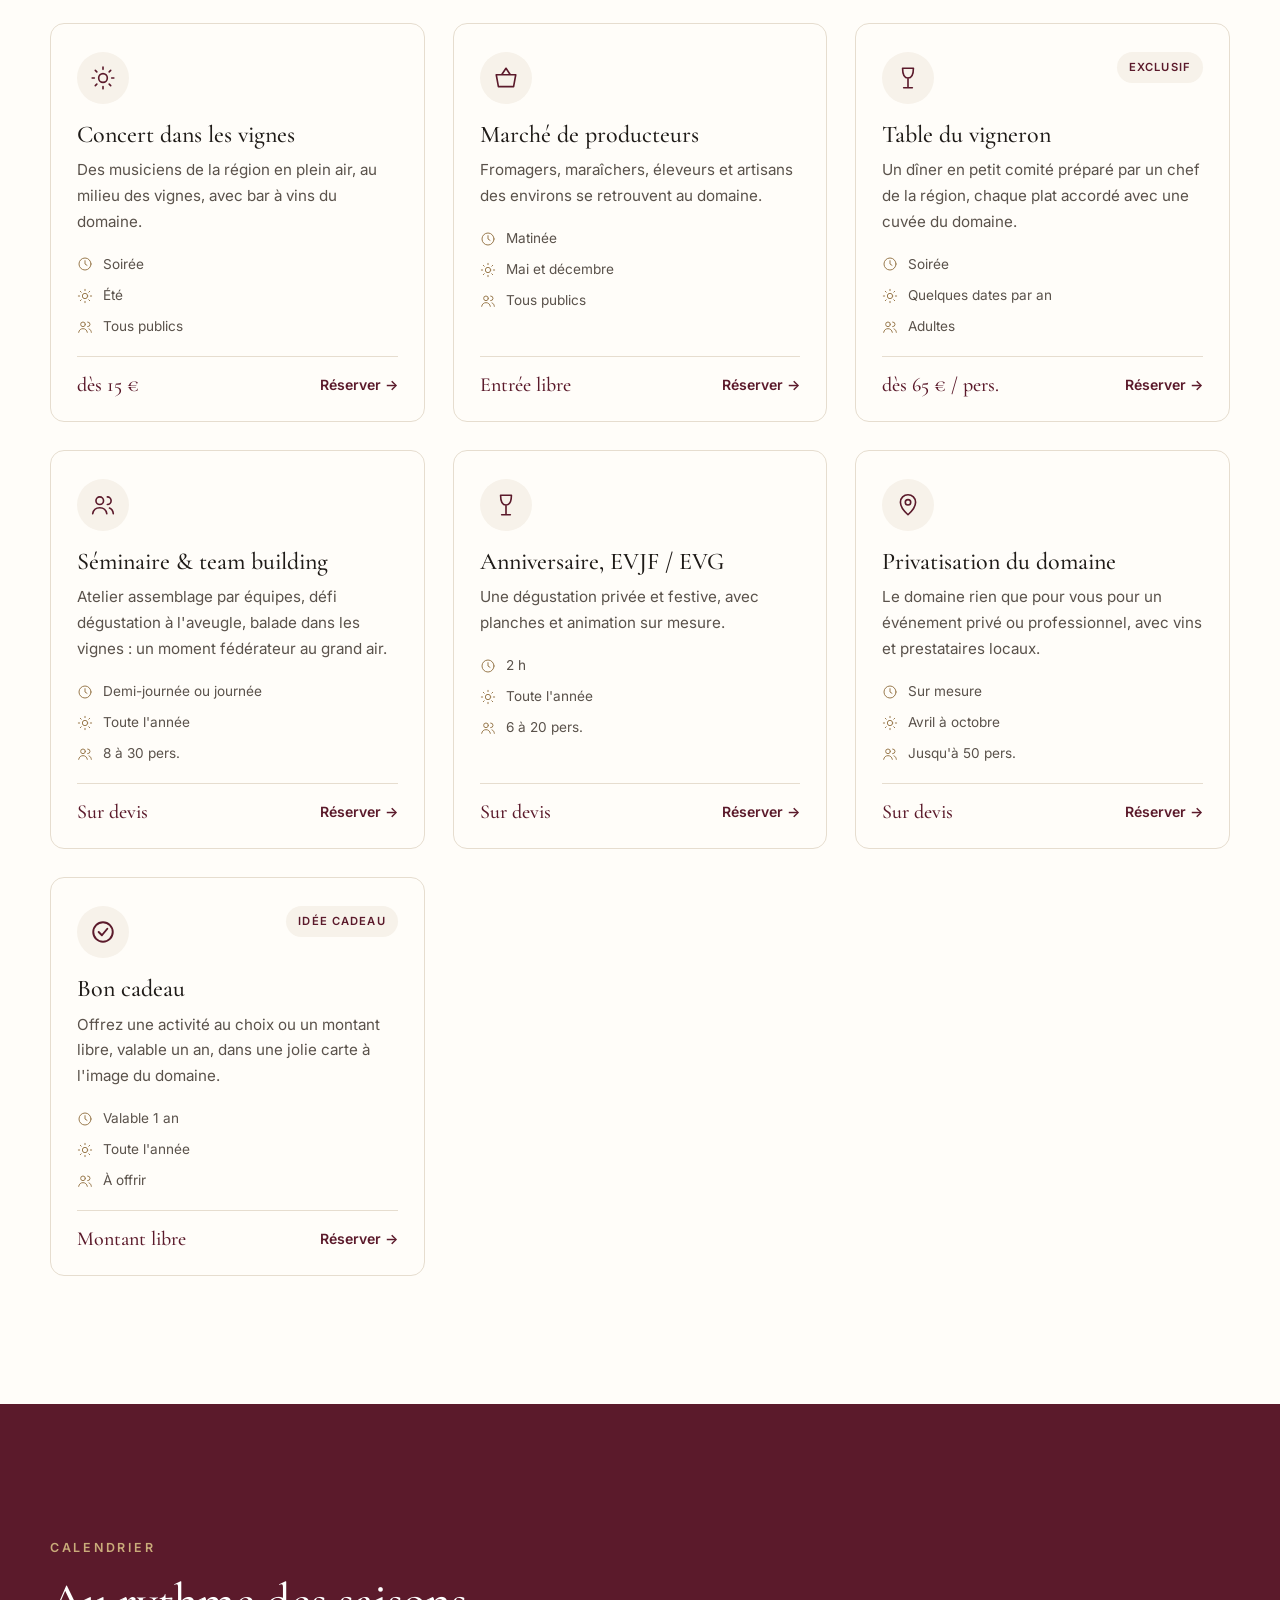
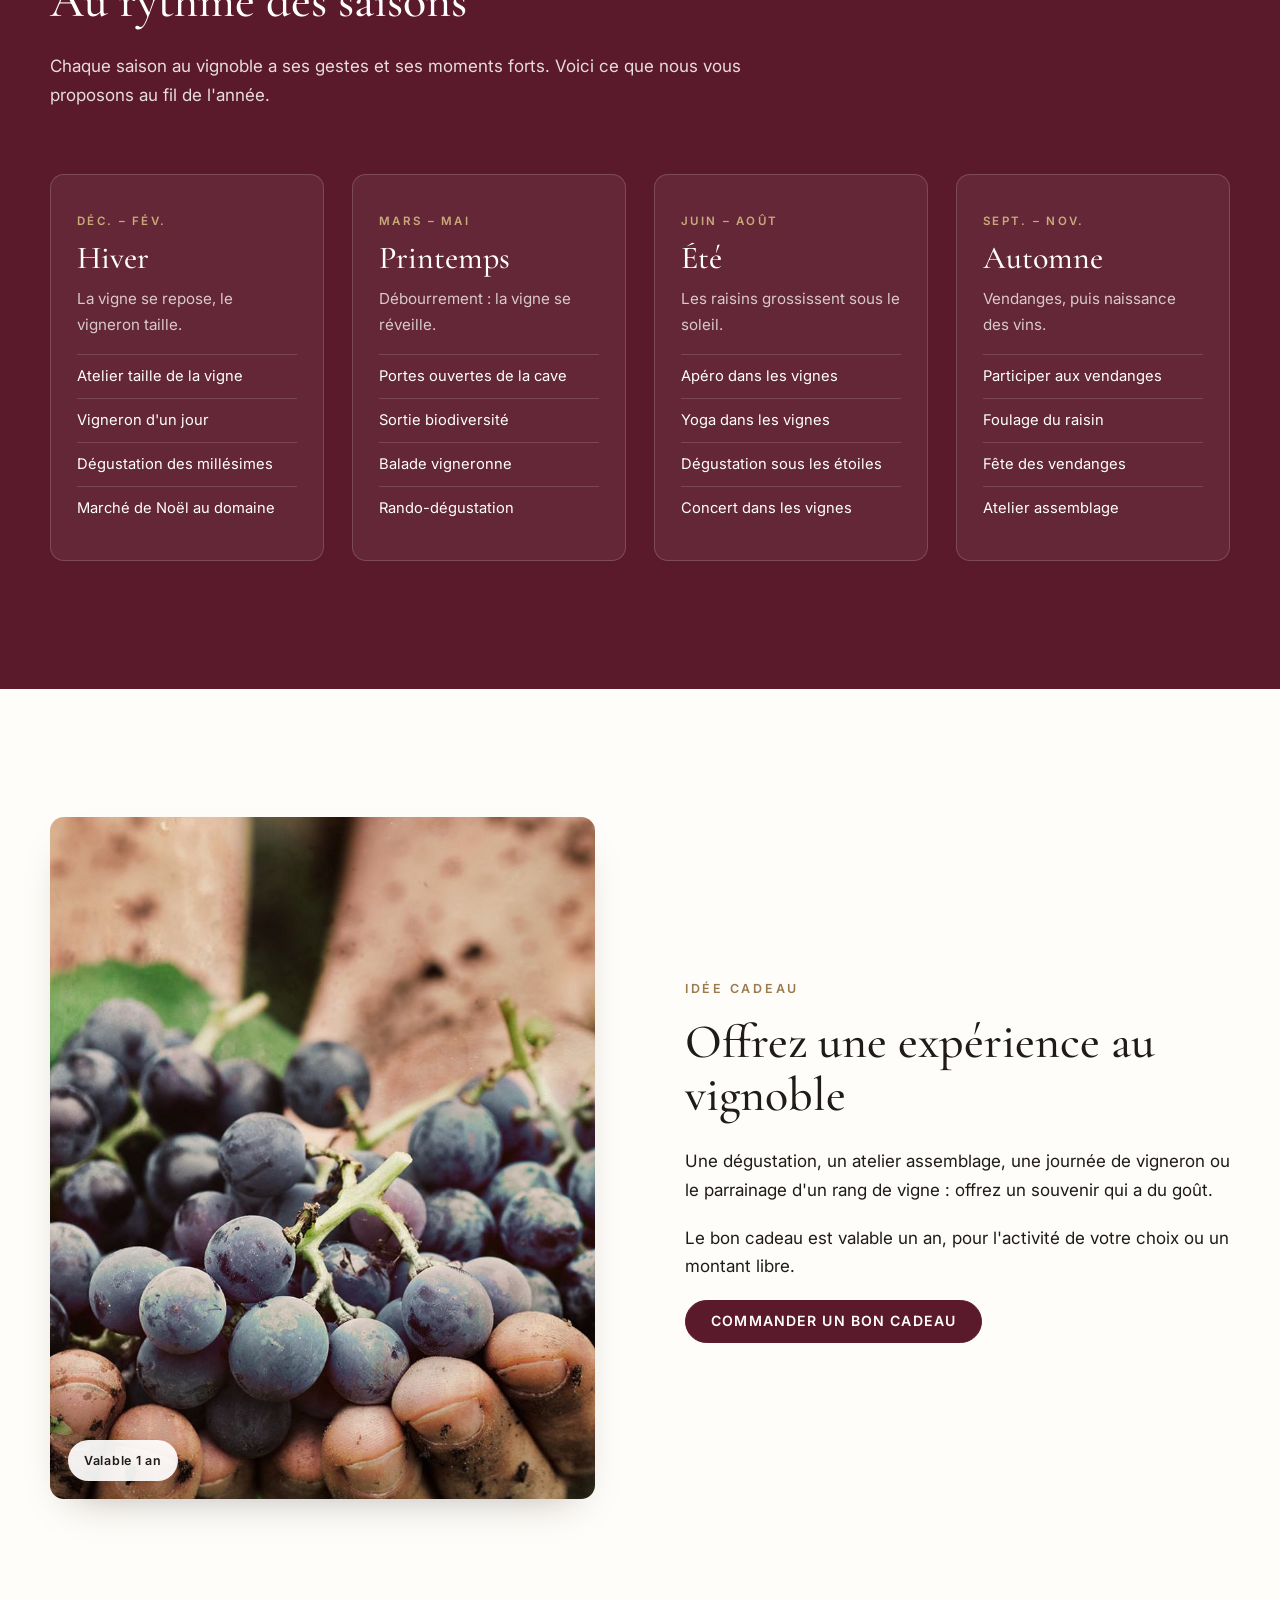
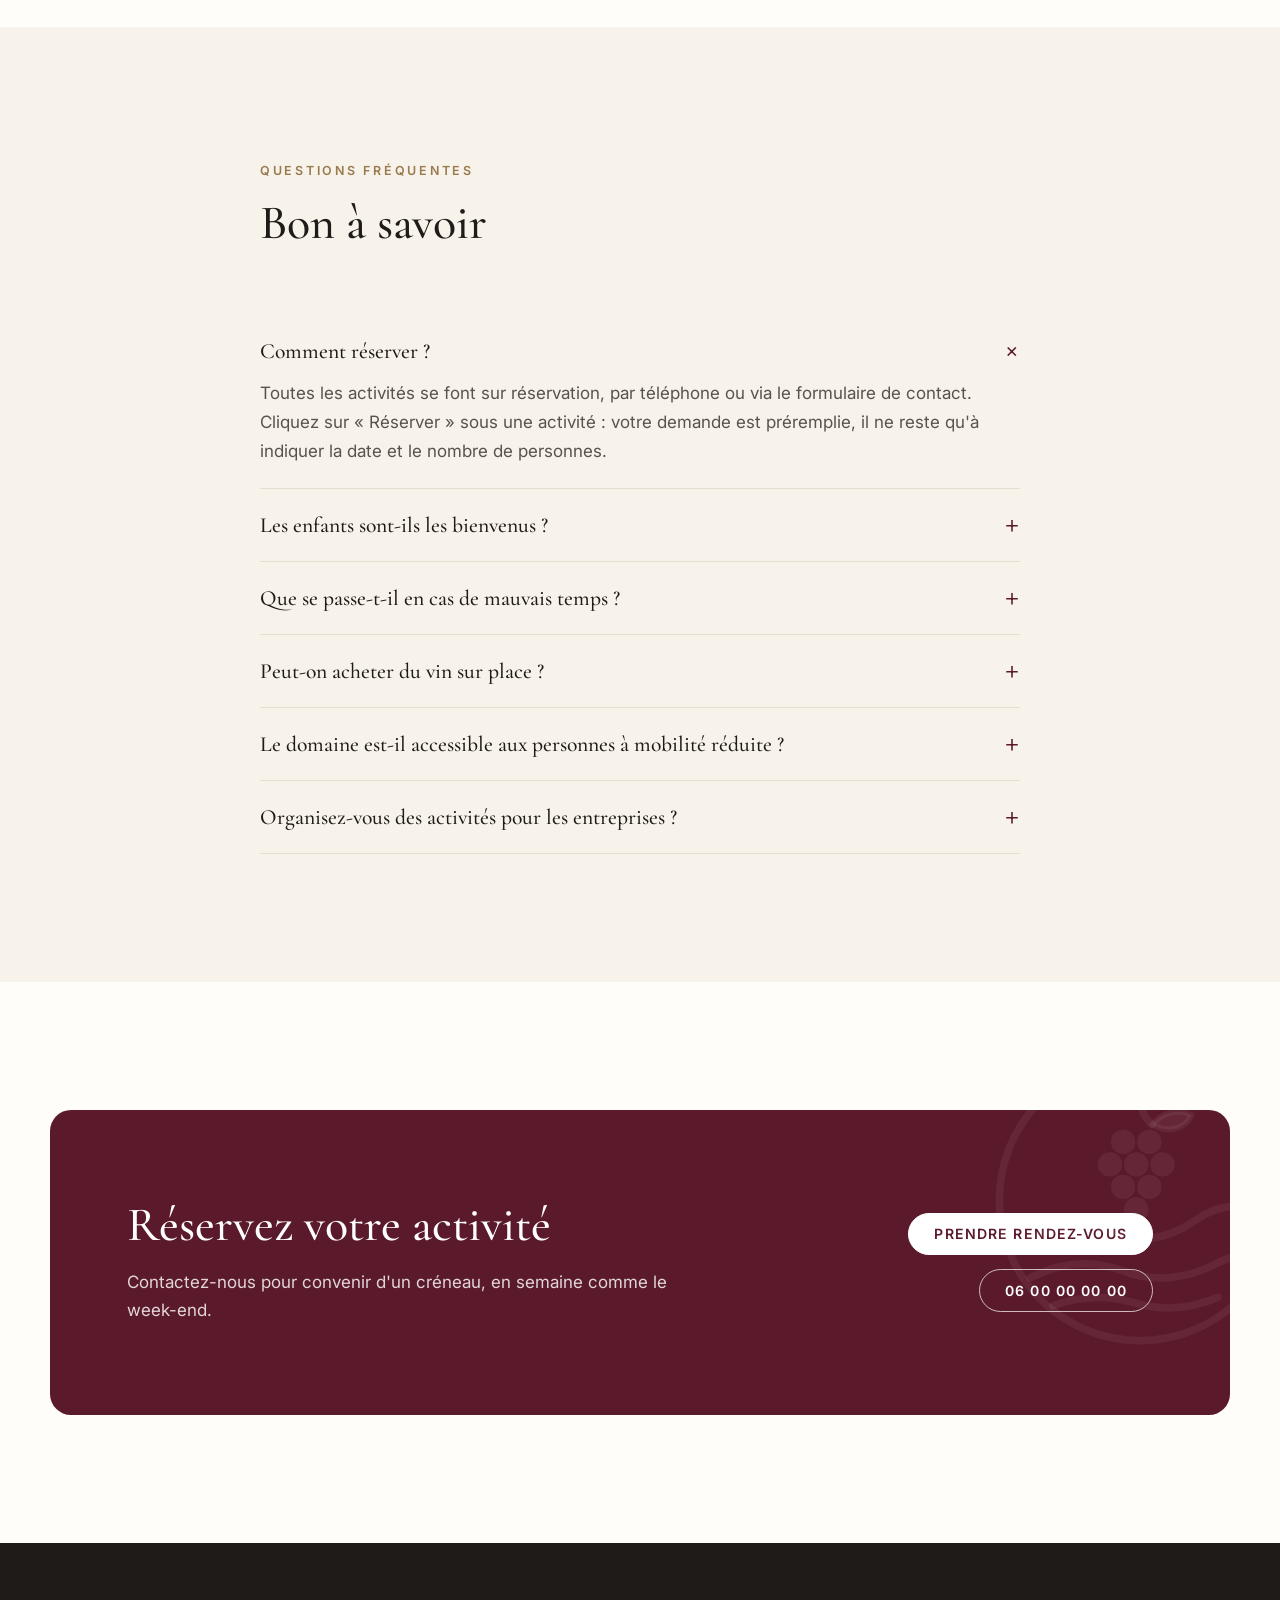
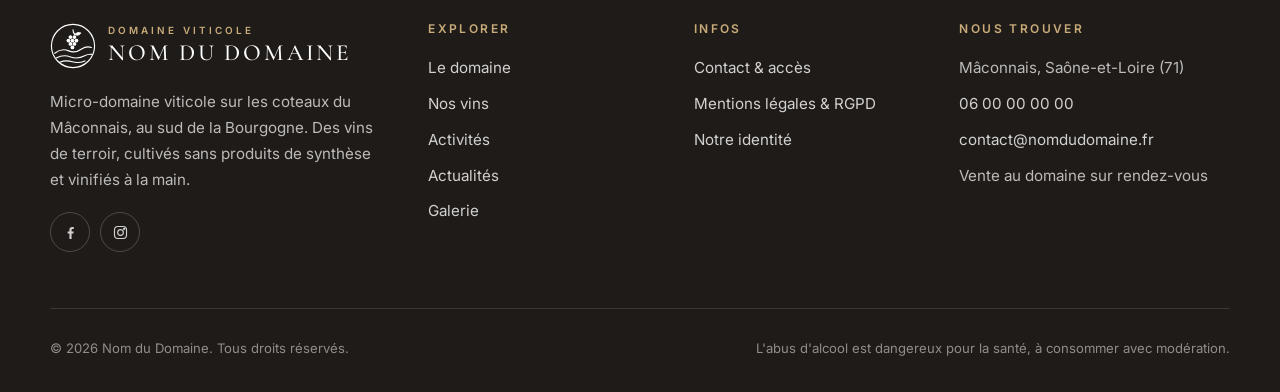
==== commit eb921df2: "Situe le domaine dans le Mâconnais (Bourgogne du Sud) Remplace toutes les références à l'Ain et au R" ====
--- a/activites.html
+++ b/activites.html
@@ -4,10 +4,10 @@
   <meta charset="UTF-8">
   <meta name="viewport" content="width=device-width, initial-scale=1">
   <title>Activités au vignoble — Nom du Domaine</title>
-  <meta name="description" content="Visites, dégustations, ateliers, balades, vendanges et événements au Nom du Domaine, à Saint-Martin-du-Mont (Ain). Plus de 30 activités au vignoble, sur réservation.">
+  <meta name="description" content="Visites, dégustations, ateliers, balades, vendanges et événements au Nom du Domaine, dans le Mâconnais (Saône-et-Loire). Plus de 30 activités au vignoble, sur réservation.">
   <meta name="theme-color" content="#5b1a2b">
   <meta property="og:title" content="Activités au vignoble — Nom du Domaine">
-  <meta property="og:description" content="Visites, dégustations, ateliers, balades, vendanges et événements au Nom du Domaine, à Saint-Martin-du-Mont (Ain). Plus de 30 activités au vignoble, sur réservation.">
+  <meta property="og:description" content="Visites, dégustations, ateliers, balades, vendanges et événements au Nom du Domaine, dans le Mâconnais (Saône-et-Loire). Plus de 30 activités au vignoble, sur réservation.">
   <meta property="og:type" content="website">
   <link rel="icon" href="assets/favicon.svg" type="image/svg+xml">
   <link rel="preconnect" href="https://fonts.googleapis.com">
@@ -45,11 +45,11 @@
           <span class="eyebrow">L'esprit du domaine</span>
           <h2>Des moments vrais, au cœur des vignes</h2>
           <p class="lead">Ici, pas de visite à la chaîne : vous êtes accueillis par le vigneron, en petit comité.</p>
-          <p>Dans les parcelles ou à la cave, chaque activité est l'occasion de comprendre le terroir du Revermont, la vigne cultivée sans produits de synthèse et le travail fait main, du raisin à la bouteille.</p>
+          <p>Dans les parcelles ou à la cave, chaque activité est l'occasion de comprendre le terroir du Mâconnais, la vigne cultivée sans produits de synthèse et le travail fait main, du raisin à la bouteille.</p>
           <div class="badges" style="margin-top:28px">
             <span class="badge"><svg viewBox="0 0 24 24" fill="none" stroke="currentColor" stroke-width="1.5" stroke-linecap="round" stroke-linejoin="round"><circle cx="9" cy="8" r="3.5"/><path d="M2.5 20c.6-3.5 3.2-5.5 6.5-5.5s5.9 2 6.5 5.5"/><path d="M16 4.5a3.5 3.5 0 0 1 0 7M18 14.8c2 .7 3.2 2.5 3.5 5.2"/></svg> Petits groupes</span>
             <span class="badge"><svg viewBox="0 0 24 24" fill="none" stroke="currentColor" stroke-width="1.5" stroke-linecap="round" stroke-linejoin="round"><circle cx="12" cy="12" r="9"/><path d="M12 7v5l3 2"/></svg> Sur réservation</span>
-            <span class="badge"><svg viewBox="0 0 24 24" fill="none" stroke="currentColor" stroke-width="1.5" stroke-linecap="round" stroke-linejoin="round"><path d="M12 21s-7-6.2-7-11.5a7 7 0 0 1 14 0C19 14.8 12 21 12 21Z"/><circle cx="12" cy="9.5" r="2.5"/></svg> Saint-Martin-du-Mont</span>
+            <span class="badge"><svg viewBox="0 0 24 24" fill="none" stroke="currentColor" stroke-width="1.5" stroke-linecap="round" stroke-linejoin="round"><path d="M12 21s-7-6.2-7-11.5a7 7 0 0 1 14 0C19 14.8 12 21 12 21Z"/><circle cx="12" cy="9.5" r="2.5"/></svg> Mâconnais</span>
           </div>
         </div>
         <div class="visual reveal"><img src="assets/img/grappes-detail.jpg" alt="Grappes de raisin sur la vigne" loading="lazy" style="object-position:center"><span class="visual__tag">Balade dans les vignes</span></div>
@@ -77,7 +77,7 @@
           <div class="offer reveal">
             <h3>Accords mets &amp; vins</h3>
             <div class="offer__price">32 € <small>/ pers.</small></div>
-            <p>Les vins du domaine et les saveurs de l'Ain.</p>
+            <p>Les vins du domaine et les saveurs de la Bourgogne du Sud.</p>
             <ul><li>Visite de la cave</li><li>4 vins, 4 produits locaux</li><li>Environ 1 h 30</li></ul>
             <a class="btn btn--ghost" href="contact.html?activite=Accords%20mets%20%26%20vins">Réserver</a>
           </div>
@@ -115,7 +115,7 @@
           <article class="activity reveal" data-type="degustation">
             <div class="activity__top"><span class="card__icon"><svg viewBox="0 0 24 24" fill="none" stroke="currentColor" stroke-width="1.5" stroke-linecap="round" stroke-linejoin="round"><path d="m3 19 6-10 4 6 2-3 6 7Z"/></svg></span></div>
             <h3>Balade vigneronne</h3>
-            <p>Une boucle à pied à travers les vignes et les coteaux du Revermont : lecture de paysage, sols, cépages, puis verre de l'amitié.</p>
+            <p>Une boucle à pied à travers les vignes et les coteaux du Mâconnais : lecture de paysage, sols, cépages, puis verre de l'amitié.</p>
             <ul class="activity__meta">
               <li><svg viewBox="0 0 24 24" fill="none" stroke="currentColor" stroke-width="1.5" stroke-linecap="round" stroke-linejoin="round"><circle cx="12" cy="12" r="9"/><path d="M12 7v5l3 2"/></svg>2 h</li>
               <li><svg viewBox="0 0 24 24" fill="none" stroke="currentColor" stroke-width="1.5" stroke-linecap="round" stroke-linejoin="round"><circle cx="12" cy="12" r="4"/><path d="M12 2v2M12 20v2M4.9 4.9l1.4 1.4M17.7 17.7l1.4 1.4M2 12h2M20 12h2M4.9 19.1l1.4-1.4M17.7 6.3l1.4-1.4"/></svg>Avril à octobre</li>
@@ -137,7 +137,7 @@
           <article class="activity reveal" data-type="degustation">
             <div class="activity__top"><span class="card__icon"><svg viewBox="0 0 24 24" fill="none" stroke="currentColor" stroke-width="1.5" stroke-linecap="round" stroke-linejoin="round"><path d="M3 9h18l-2 11H5L3 9ZM8 9l4-6 4 6"/></svg></span><span class="activity__tag">Gourmand</span></div>
             <h3>Accords mets &amp; vins</h3>
-            <p>Nos cuvées associées aux produits de l'Ain : fromages, charcuteries, volaille de Bresse, desserts du terroir.</p>
+            <p>Nos cuvées associées aux saveurs de la Bourgogne du Sud : chèvre du Mâconnais, jambon persillé, gougères, volaille de Bresse.</p>
             <ul class="activity__meta">
               <li><svg viewBox="0 0 24 24" fill="none" stroke="currentColor" stroke-width="1.5" stroke-linecap="round" stroke-linejoin="round"><circle cx="12" cy="12" r="9"/><path d="M12 7v5l3 2"/></svg>1 h 30</li>
               <li><svg viewBox="0 0 24 24" fill="none" stroke="currentColor" stroke-width="1.5" stroke-linecap="round" stroke-linejoin="round"><circle cx="12" cy="12" r="4"/><path d="M12 2v2M12 20v2M4.9 4.9l1.4 1.4M17.7 17.7l1.4 1.4M2 12h2M20 12h2M4.9 19.1l1.4-1.4M17.7 6.3l1.4-1.4"/></svg>Toute l'année</li>
@@ -247,7 +247,7 @@
           <article class="activity reveal" data-type="nature">
             <div class="activity__top"><span class="card__icon"><svg viewBox="0 0 24 24" fill="none" stroke="currentColor" stroke-width="1.5" stroke-linecap="round" stroke-linejoin="round"><path d="m3 19 6-10 4 6 2-3 6 7Z"/></svg></span></div>
             <h3>Rando-dégustation</h3>
-            <p>Une randonnée sur les sentiers du Revermont, ponctuée de haltes dégustation dans les vignes.</p>
+            <p>Une randonnée sur les sentiers du Mâconnais, ponctuée de haltes dégustation dans les vignes.</p>
             <ul class="activity__meta">
               <li><svg viewBox="0 0 24 24" fill="none" stroke="currentColor" stroke-width="1.5" stroke-linecap="round" stroke-linejoin="round"><circle cx="12" cy="12" r="9"/><path d="M12 7v5l3 2"/></svg>3 h</li>
               <li><svg viewBox="0 0 24 24" fill="none" stroke="currentColor" stroke-width="1.5" stroke-linecap="round" stroke-linejoin="round"><circle cx="12" cy="12" r="4"/><path d="M12 2v2M12 20v2M4.9 4.9l1.4 1.4M17.7 17.7l1.4 1.4M2 12h2M20 12h2M4.9 19.1l1.4-1.4M17.7 6.3l1.4-1.4"/></svg>Avril à octobre</li>
@@ -258,7 +258,7 @@
           <article class="activity reveal" data-type="nature">
             <div class="activity__top"><span class="card__icon"><svg viewBox="0 0 24 24" fill="none" stroke="currentColor" stroke-width="1.5" stroke-linecap="round" stroke-linejoin="round"><path d="M12 21s-7-6.2-7-11.5a7 7 0 0 1 14 0C19 14.8 12 21 12 21Z"/><circle cx="12" cy="9.5" r="2.5"/></svg></span></div>
             <h3>Vignoble à vélo électrique</h3>
-            <p>Une balade à vélo électrique entre vignes et villages, en partenariat avec un loueur local, et une dégustation à l'arrivée.</p>
+            <p>Une balade à vélo électrique entre vignes et villages mâconnais, en partenariat avec un loueur local, et une dégustation à l'arrivée.</p>
             <ul class="activity__meta">
               <li><svg viewBox="0 0 24 24" fill="none" stroke="currentColor" stroke-width="1.5" stroke-linecap="round" stroke-linejoin="round"><circle cx="12" cy="12" r="9"/><path d="M12 7v5l3 2"/></svg>Demi-journée</li>
               <li><svg viewBox="0 0 24 24" fill="none" stroke="currentColor" stroke-width="1.5" stroke-linecap="round" stroke-linejoin="round"><circle cx="12" cy="12" r="4"/><path d="M12 2v2M12 20v2M4.9 4.9l1.4 1.4M17.7 17.7l1.4 1.4M2 12h2M20 12h2M4.9 19.1l1.4-1.4M17.7 6.3l1.4-1.4"/></svg>Avril à octobre</li>
@@ -496,7 +496,7 @@
       <div class="footer-grid">
         <div>
           <a class="brand" href="index.html"><svg viewBox="0 0 64 64" fill="none" stroke="currentColor" stroke-linecap="round" stroke-linejoin="round" aria-hidden="true"><circle cx="32" cy="32" r="30" stroke-width="1.6"/><path d="M32 9.5c0 3 .8 5 2.6 6.4" stroke-width="1.6"/><path d="M34.6 15.9c2.4-2.9 6.2-3.3 8.4-2-1.2 2.6-4.6 4.2-8.4 2Z" fill="currentColor" stroke-width="1.2"/><g fill="currentColor" stroke="none"><circle cx="28.4" cy="19.6" r="2.6"/><circle cx="34" cy="19.6" r="2.6"/><circle cx="25.6" cy="24.4" r="2.6"/><circle cx="31.2" cy="24.4" r="2.6"/><circle cx="36.8" cy="24.4" r="2.6"/><circle cx="28.4" cy="29.2" r="2.6"/><circle cx="34" cy="29.2" r="2.6"/><circle cx="31.2" cy="34" r="2.6"/></g><path d="M6.5 42c6-4.6 12.5-6.2 19.5-3.2 6.4 2.8 12.3 1.4 18-2.6 4.2-2.9 9-3.6 13.6-2.2" stroke-width="1.6"/><path d="M8.6 48.6c6.6-3.4 13.2-4 20-1.4 6.6 2.5 13.6 1.6 19.6-1.6 3.4-1.8 6.6-2.4 9.8-2" stroke-width="1.6"/><path d="M13.4 54.6c5.8-2.2 11.6-2.4 17.6-.6 5.8 1.7 11.8 1.2 17.6-1.2" stroke-width="1.6"/></svg><span class="brand-text"><small>DOMAINE VITICOLE</small><strong>NOM DU DOMAINE</strong></span></a>
-          <p>Micro-domaine viticole sur les coteaux du Revermont, dans l'Ain. Des vins de terroir, cultivés sans produits de synthèse et vinifiés à la main.</p>
+          <p>Micro-domaine viticole sur les coteaux du Mâconnais, au sud de la Bourgogne. Des vins de terroir, cultivés sans produits de synthèse et vinifiés à la main.</p>
           <div class="socials">
             <a href="#" aria-label="Facebook"><svg viewBox="0 0 24 24" fill="currentColor"><path d="M13.5 21v-7.5h2.6l.4-3h-3V8.6c0-.9.3-1.5 1.5-1.5h1.6V4.4c-.3 0-1.2-.1-2.3-.1-2.3 0-3.8 1.4-3.8 3.9v2.3H8v3h2.5V21h3Z"/></svg></a>
             <a href="#" aria-label="Instagram"><svg viewBox="0 0 24 24" fill="none" stroke="currentColor" stroke-width="1.6"><rect x="3.5" y="3.5" width="17" height="17" rx="5"/><circle cx="12" cy="12" r="4"/><circle cx="17.2" cy="6.8" r=".8" fill="currentColor"/></svg></a>
@@ -523,7 +523,7 @@
         <div>
           <h4>Nous trouver</h4>
           <ul>
-            <li>01160 Saint-Martin-du-Mont, Ain</li>
+            <li>Mâconnais, Saône-et-Loire (71)</li>
             <li><a href="tel:+33600000000">06 00 00 00 00</a></li>
             <li><a href="mailto:contact@nomdudomaine.fr">contact@nomdudomaine.fr</a></li>
             <li>Vente au domaine sur rendez-vous</li>
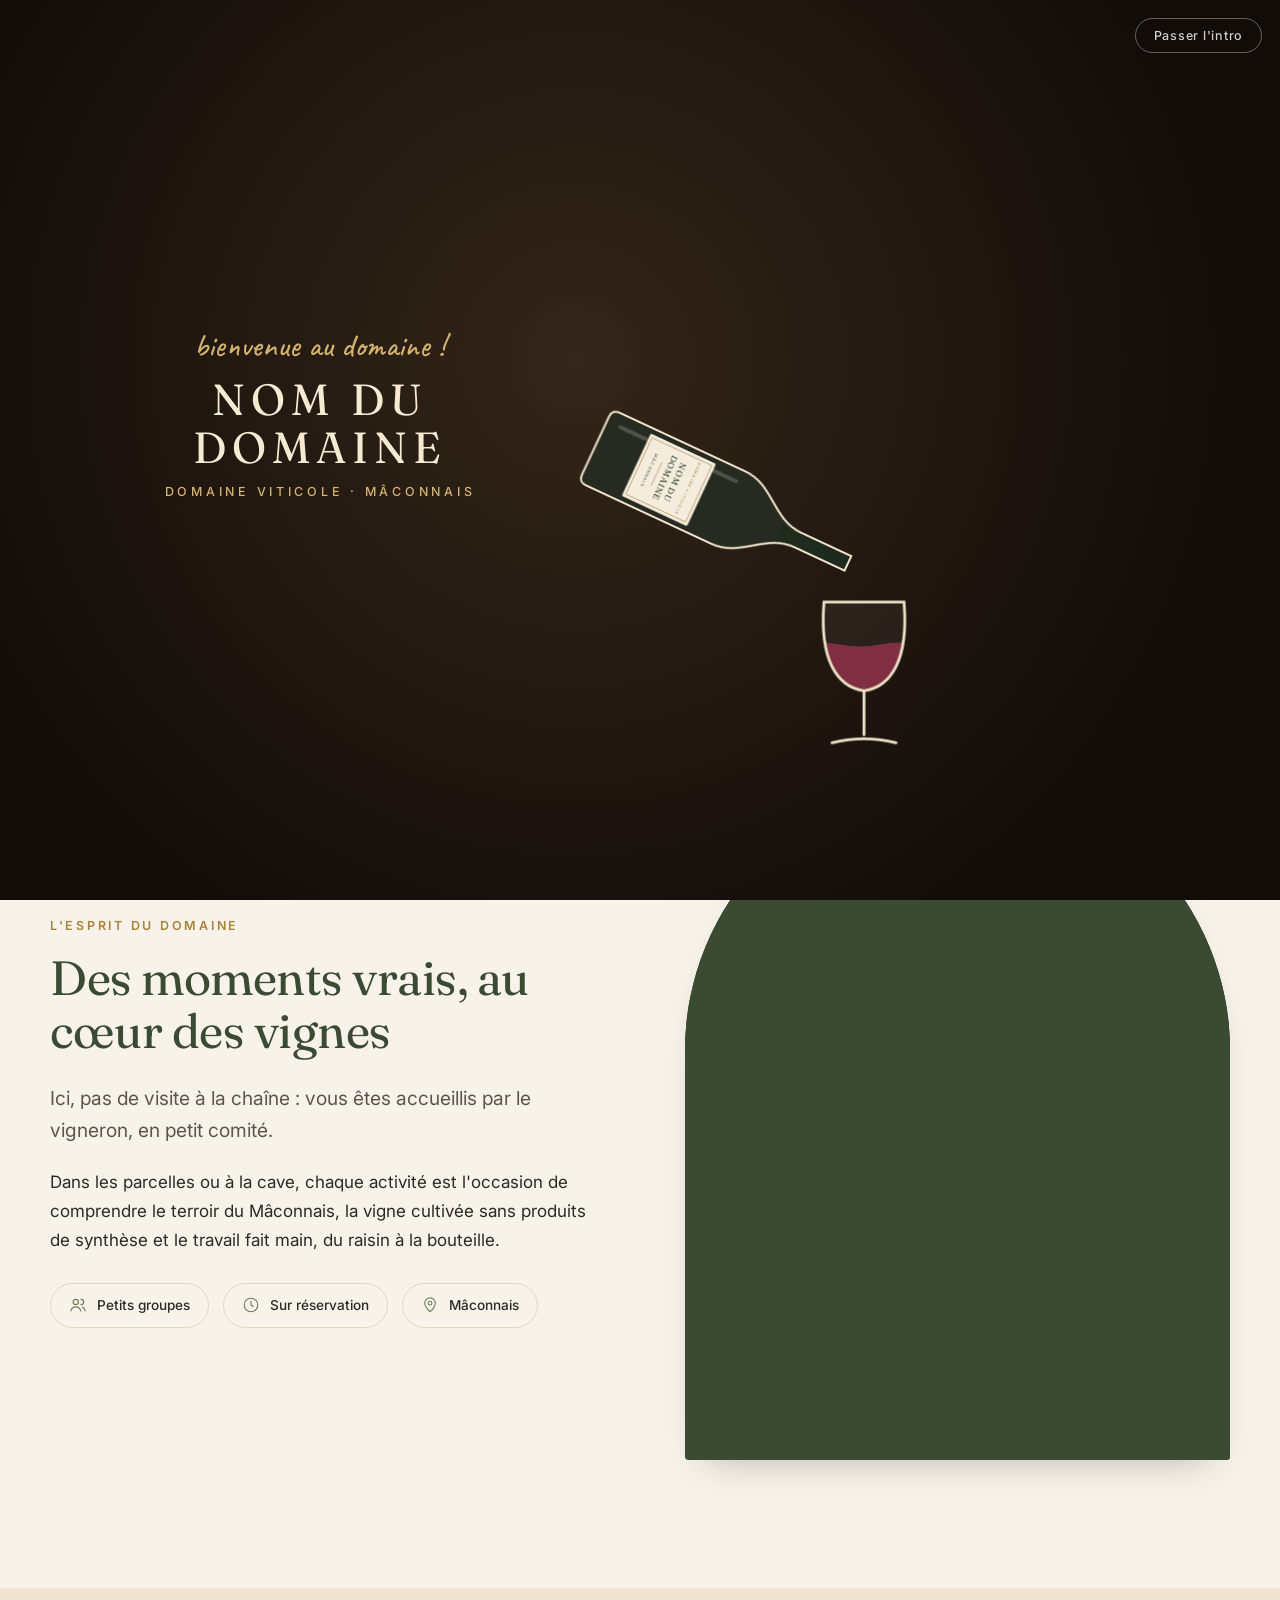
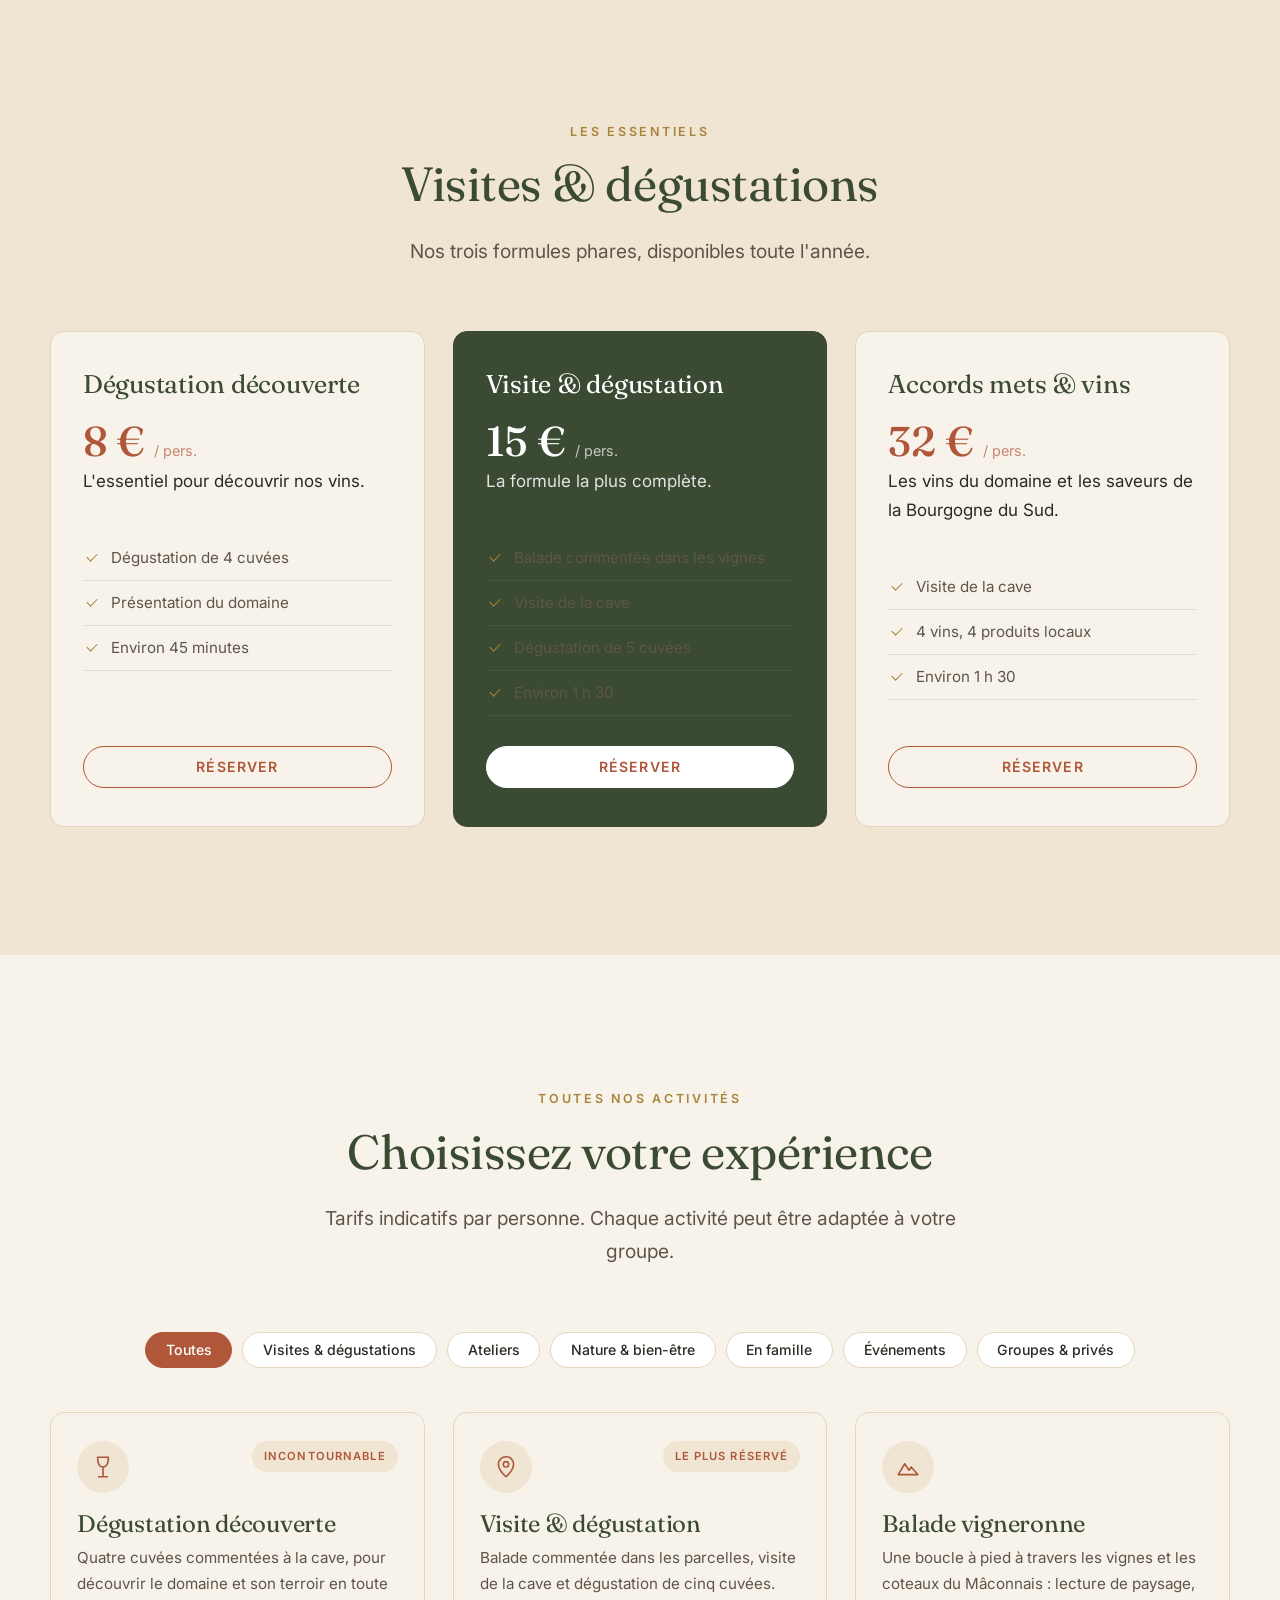
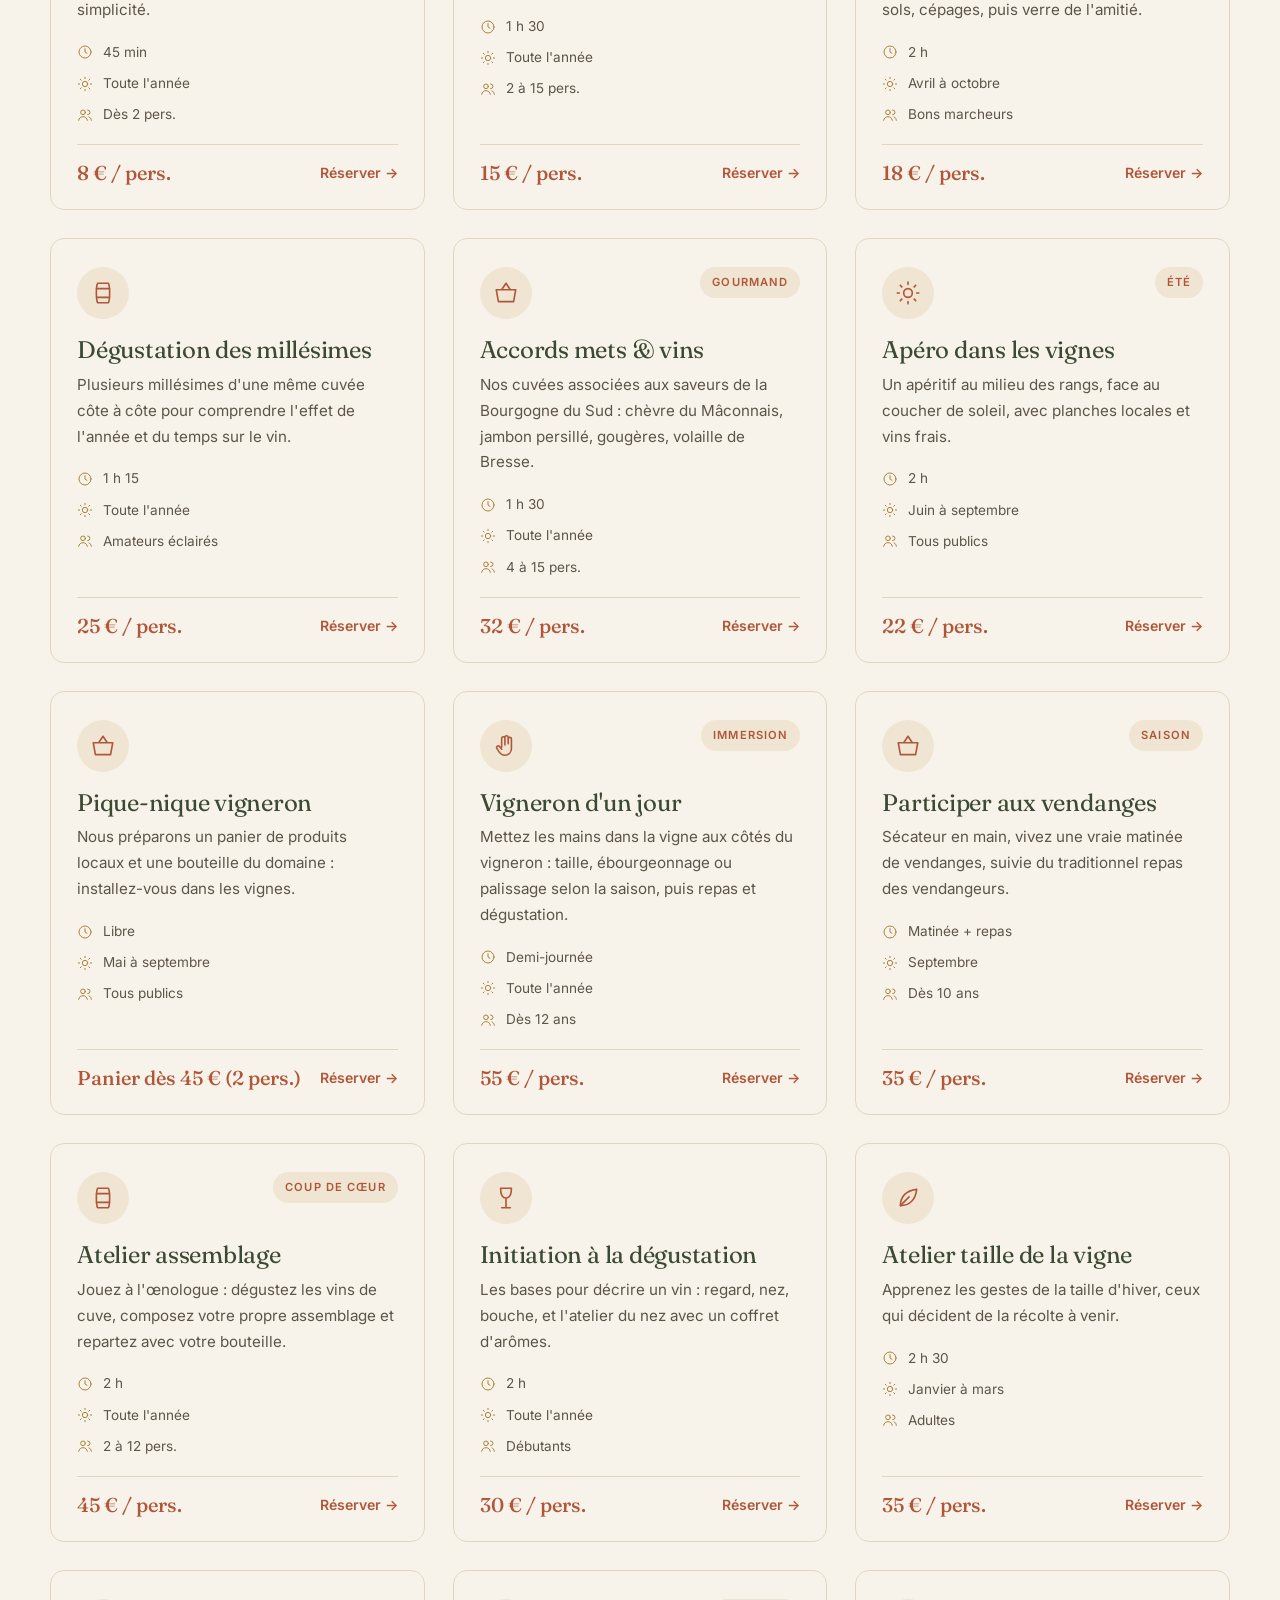
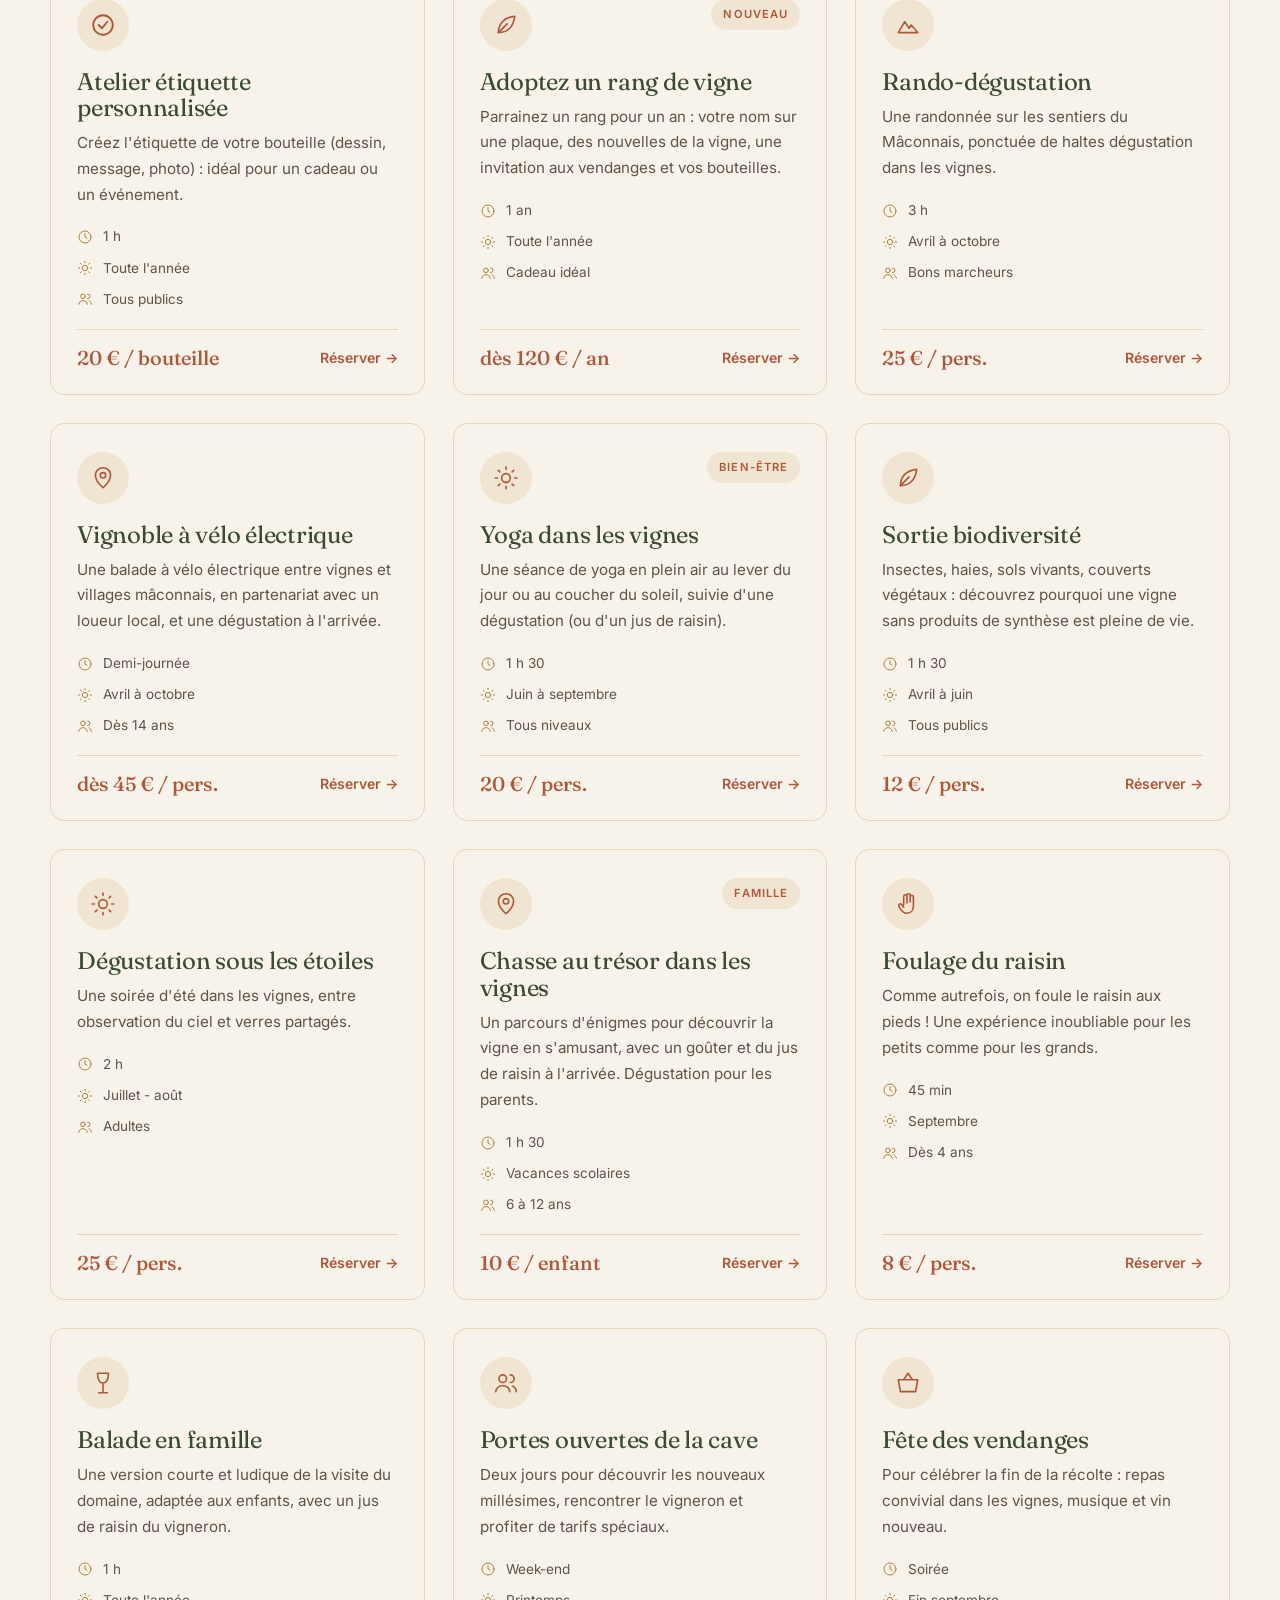
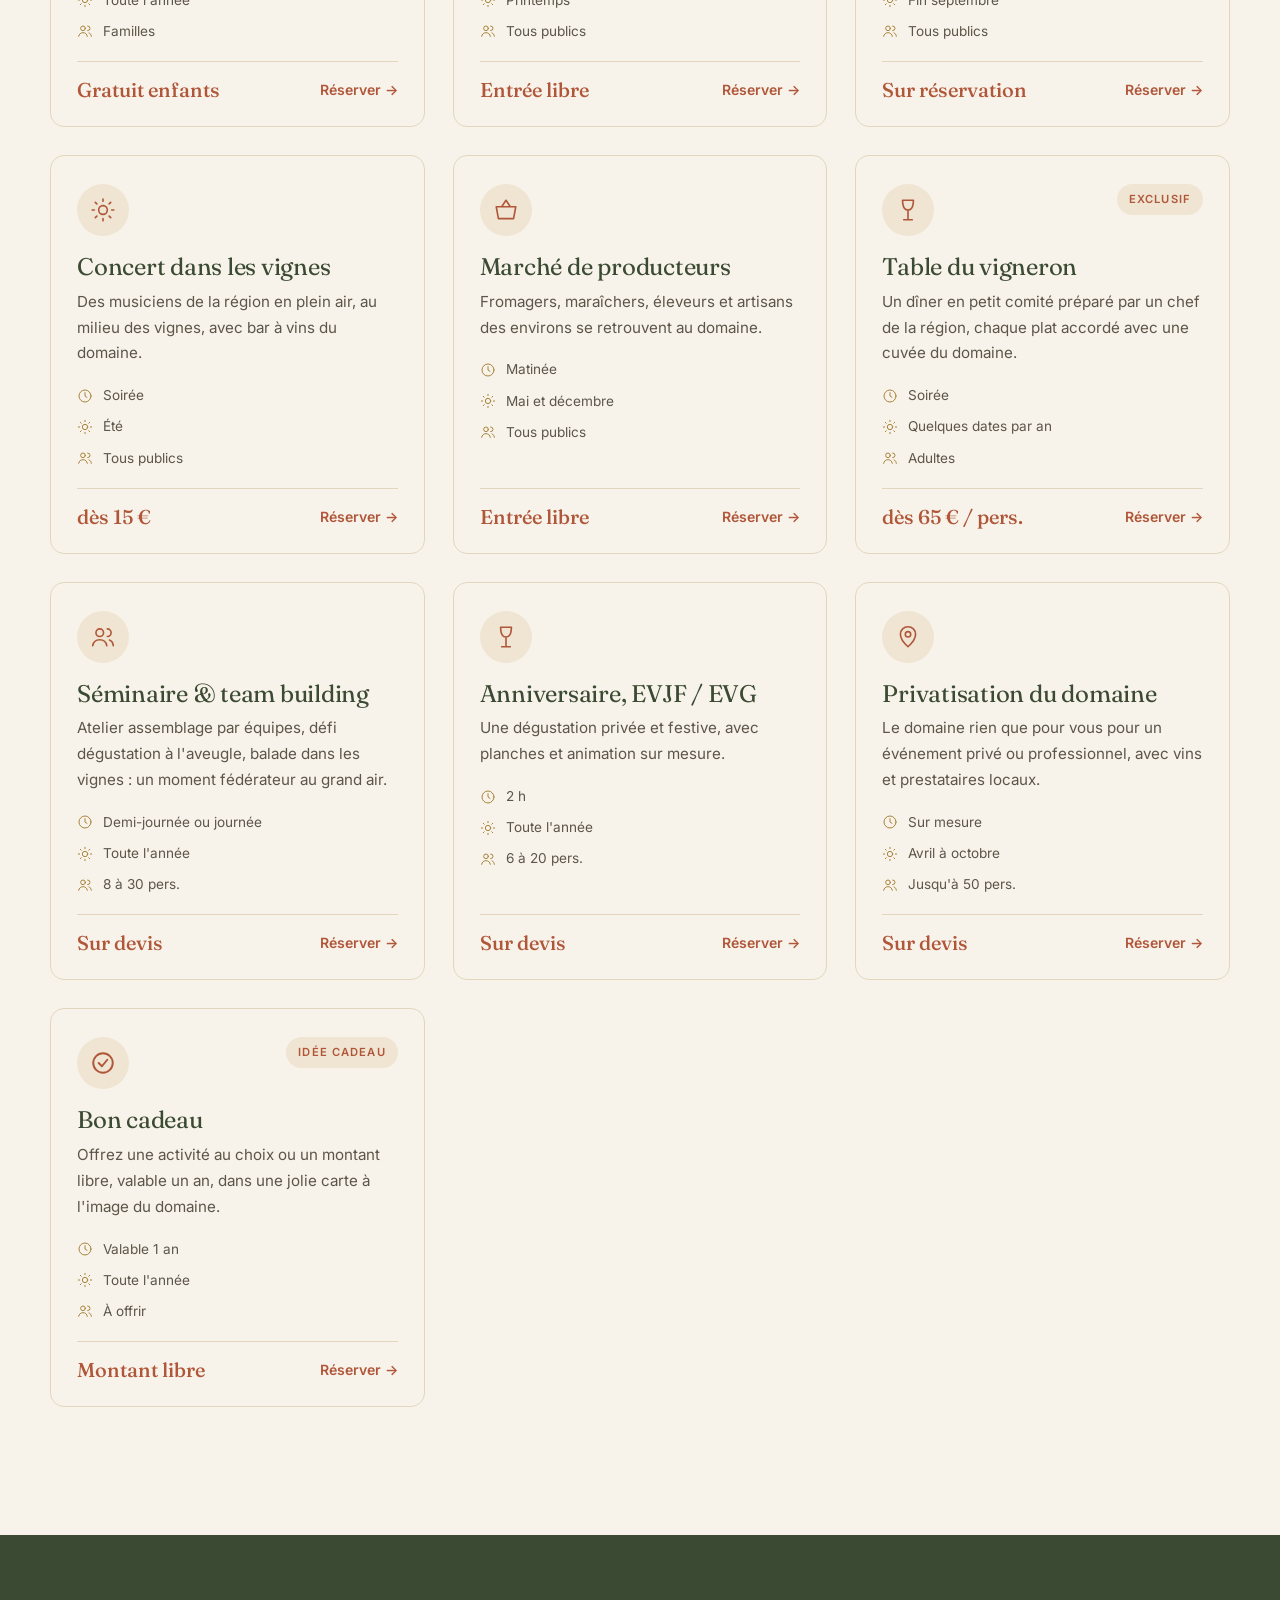
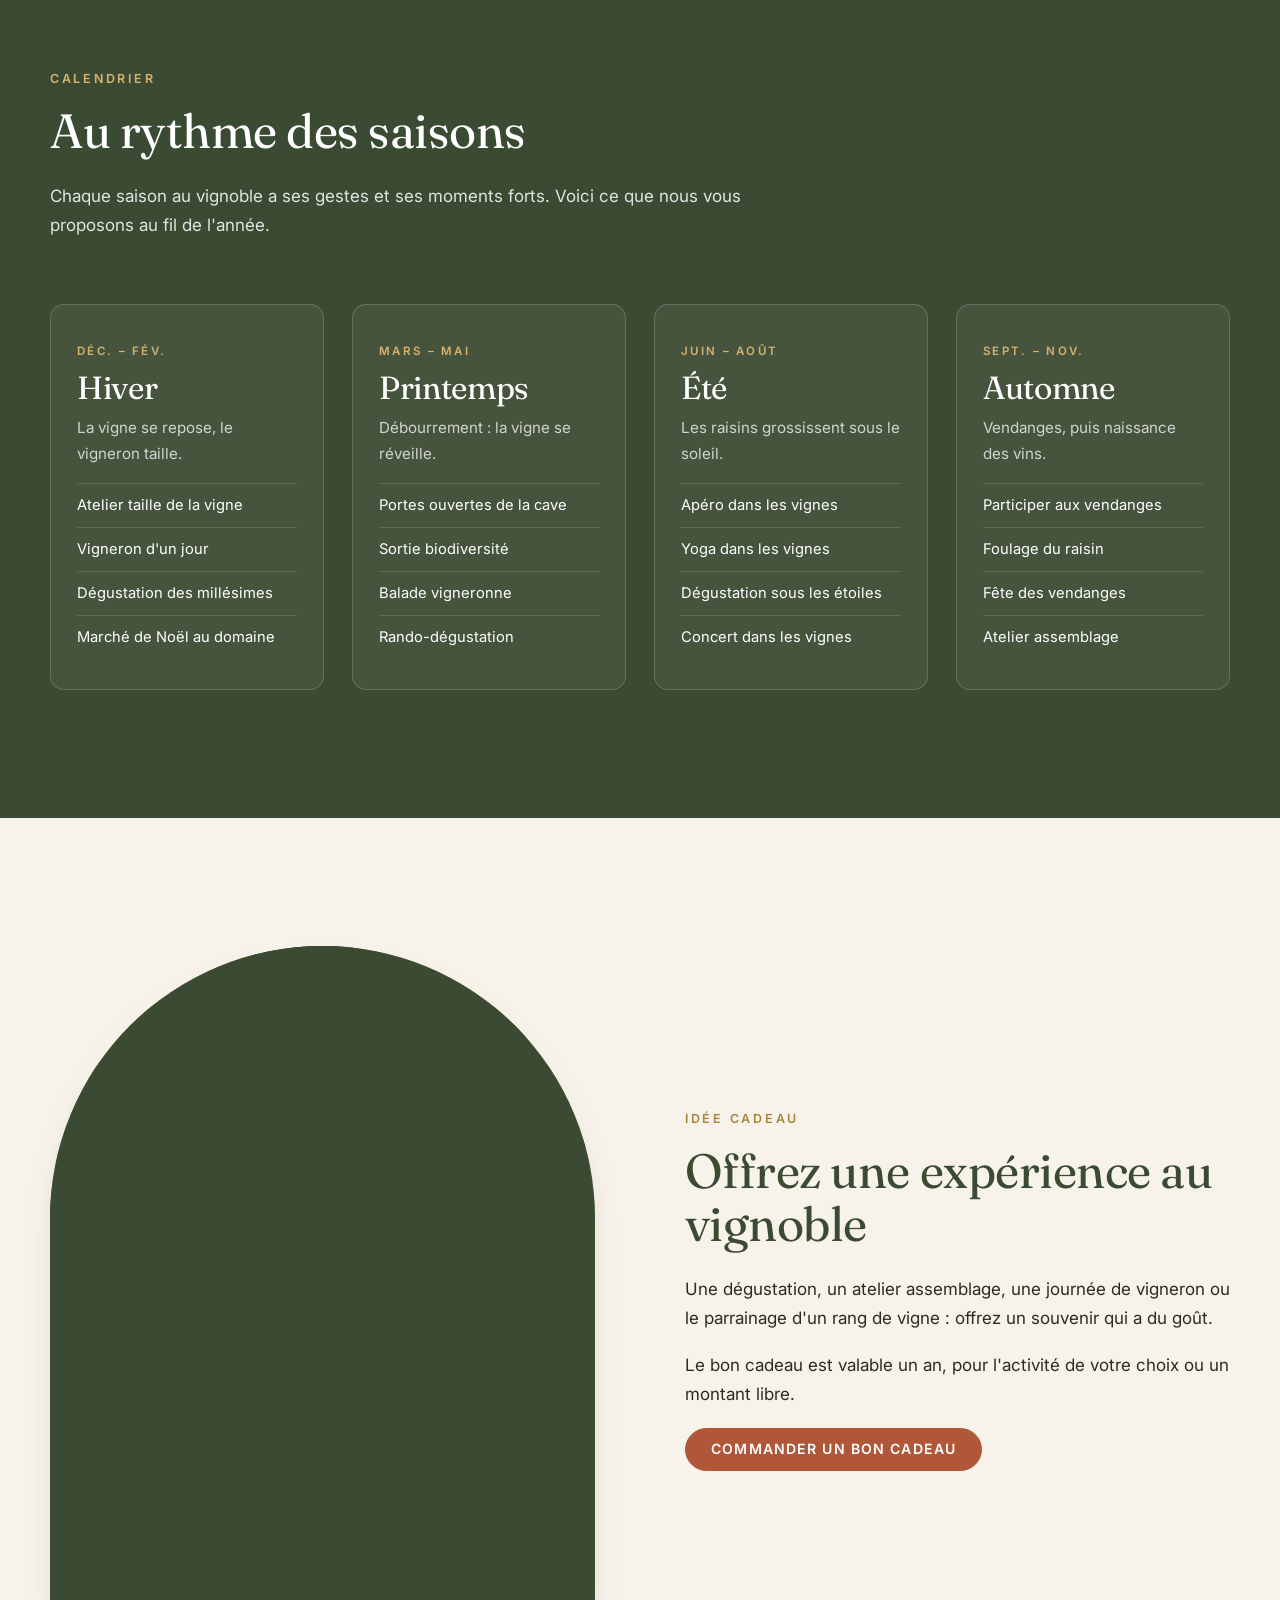
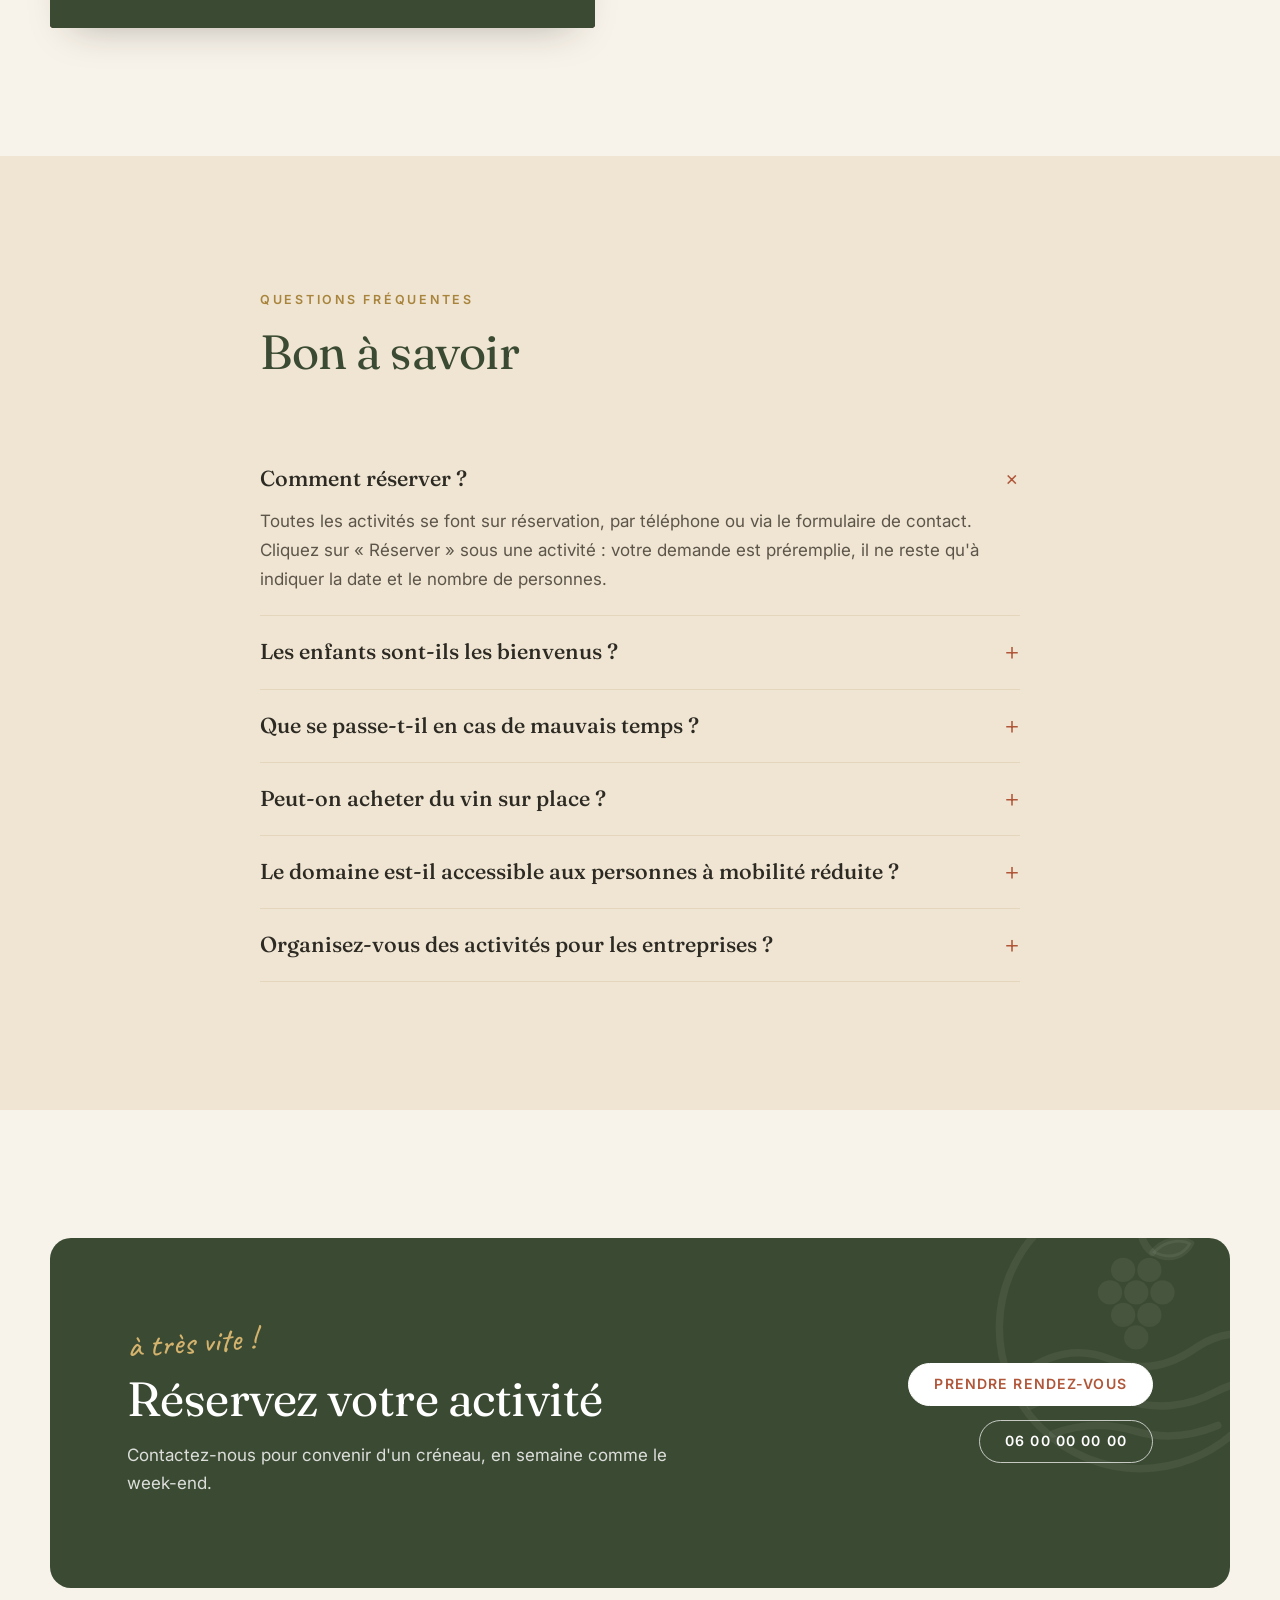
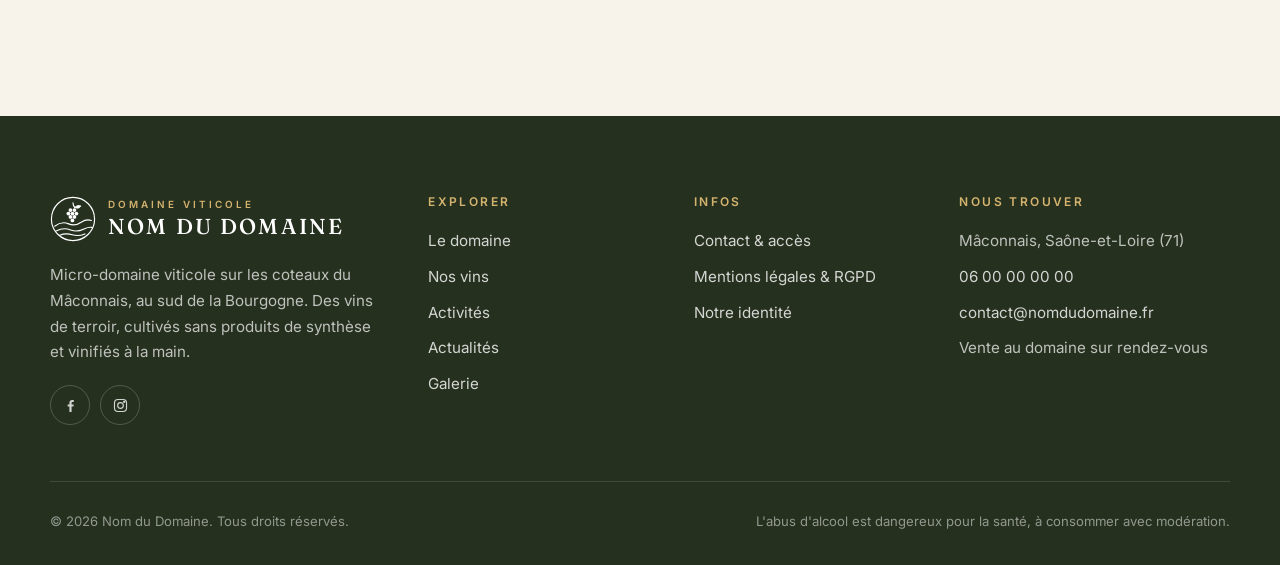
==== commit 8eb44671: "Style Terroir vivant aux couleurs du Mâconnais, intro animée et effet rideau - Palette Mâconnais (tu" ====
--- a/activites.html
+++ b/activites.html
@@ -5,17 +5,80 @@
   <meta name="viewport" content="width=device-width, initial-scale=1">
   <title>Activités au vignoble — Nom du Domaine</title>
   <meta name="description" content="Visites, dégustations, ateliers, balades, vendanges et événements au Nom du Domaine, dans le Mâconnais (Saône-et-Loire). Plus de 30 activités au vignoble, sur réservation.">
-  <meta name="theme-color" content="#5b1a2b">
+  <meta name="theme-color" content="#3b4a32">
   <meta property="og:title" content="Activités au vignoble — Nom du Domaine">
   <meta property="og:description" content="Visites, dégustations, ateliers, balades, vendanges et événements au Nom du Domaine, dans le Mâconnais (Saône-et-Loire). Plus de 30 activités au vignoble, sur réservation.">
   <meta property="og:type" content="website">
   <link rel="icon" href="assets/favicon.svg" type="image/svg+xml">
   <link rel="preconnect" href="https://fonts.googleapis.com">
   <link rel="preconnect" href="https://fonts.gstatic.com" crossorigin>
-  <link href="https://fonts.googleapis.com/css2?family=Cormorant+Garamond:ital,wght@0,400;0,500;0,600;1,400&family=Inter:wght@400;500;600&display=swap" rel="stylesheet">
+  <link href="https://fonts.googleapis.com/css2?family=Fraunces:ital,opsz,wght@0,9..144,400;0,9..144,500;0,9..144,600;1,9..144,400&family=Caveat:wght@500&family=Inter:wght@400;500;600&display=swap" rel="stylesheet">
   <link rel="stylesheet" href="css/style.css">
+  <script>(function(d){d.classList.add("js");try{var r=window.matchMedia&&matchMedia("(prefers-reduced-motion: reduce)").matches;if(!r&&!sessionStorage.getItem("intro-vue"))d.classList.add("show-intro")}catch(e){}})(document.documentElement);</script>
 </head>
 <body>
+  <div class="intro" aria-hidden="true">
+    <svg class="intro__scene" viewBox="0 0 1600 900" preserveAspectRatio="xMidYMid meet">
+      <defs>
+        <clipPath id="ib-bc"><path d="M780 112 H820 V250 C820 330 900 362 900 442 V788 Q900 808 880 808 H720 Q700 808 700 788 V442 C700 362 780 330 780 250 Z" transform="translate(120 414) scale(.5)"/></clipPath>
+        <clipPath id="ib-gc"><path d="M1030 640 C1024 712 1046 746 1080 751 C1114 746 1136 712 1130 640 Z"/></clipPath>
+        <clipPath id="ib-staves"><circle r="112"/></clipPath>
+        <radialGradient id="ib-wood" cx=".4" cy=".35"><stop offset="0" stop-color="#a0623a"/><stop offset="1" stop-color="#5a2e18"/></radialGradient>
+      </defs>
+      <g class="ib-barrel">
+        <g transform="translate(520 215)"><g class="ib-roll">
+          <circle r="126" fill="#2b1a12"/>
+          <circle r="112" fill="url(#ib-wood)"/>
+          <g clip-path="url(#ib-staves)" stroke="#3d2010" stroke-width="3" opacity=".7"><path d="M-90 -120V120M-60 -120V120M-30 -120V120M0 -120V120M30 -120V120M60 -120V120M90 -120V120"/></g>
+          <circle r="112" fill="none" stroke="#1f120c" stroke-width="9"/>
+          <circle r="94" fill="none" stroke="#3d2010" stroke-width="2" opacity=".6"/>
+          <path d="M-50 -16 H50" stroke="#2b1a12" stroke-width="9" stroke-linecap="round" opacity=".55"/>
+          <circle cy="-58" r="10" fill="#2b1a12"/>
+        </g></g>
+        <g transform="translate(520 335)"><g class="ib-tap">
+          <rect x="-10" y="0" width="20" height="46" rx="4" fill="#c49a5a"/>
+          <rect x="-28" y="8" width="56" height="11" rx="5.5" fill="#dcb67a"/>
+          <rect x="-6" y="44" width="12" height="10" fill="#94713f"/>
+        </g></g>
+      </g>
+      <rect class="ib-s1" x="515" y="389" width="10" height="425" fill="#7a2338"/>
+      <g class="ib-bottle">
+        <path d="M780 112 H820 V250 C820 330 900 362 900 442 V788 Q900 808 880 808 H720 Q700 808 700 788 V442 C700 362 780 330 780 250 Z" transform="translate(120 414) scale(.5)" fill="#ffffff" fill-opacity=".06"/>
+        <g clip-path="url(#ib-bc)"><g transform="translate(400 562)"><g class="ib-rise1"><path class="ib-wave" d="M0 5 Q25 0 50 5 Q75 10 100 5 Q125 0 150 5 Q175 10 200 5 Q225 0 250 5 Q275 10 300 5 Q325 0 350 5 Q375 10 400 5 Q425 0 450 5 Q475 10 500 5 Q525 0 550 5 Q575 10 600 5 Q625 0 650 5 Q675 10 700 5 V320 H0 Z" fill="#7a2338"/></g></g></g>
+        <path class="ib-tint" d="M780 112 H820 V250 C820 330 900 362 900 442 V788 Q900 808 880 808 H720 Q700 808 700 788 V442 C700 362 780 330 780 250 Z" transform="translate(120 414) scale(.5)" fill="#1d2a1d"/>
+        <path d="M780 112 H820 V250 C820 330 900 362 900 442 V788 Q900 808 880 808 H720 Q700 808 700 788 V442 C700 362 780 330 780 250 Z" transform="translate(120 414) scale(.5)" fill="none" stroke="#efe2c8" stroke-width="5"/>
+        <path d="M486 640 V800" stroke="#fff" stroke-opacity=".18" stroke-width="5" stroke-linecap="round"/>
+        <g class="ib-label">
+          <rect x="477" y="672" width="86" height="90" rx="2" fill="#f4ecdc"/>
+          <rect x="481" y="676" width="78" height="82" fill="none" stroke="#b08d57" stroke-width=".8"/>
+          <text x="520" y="692" text-anchor="middle" font-family="Inter,sans-serif" font-size="5" letter-spacing="1.5" fill="#a8843c">DOMAINE VITICOLE</text>
+          <text x="520" y="713" text-anchor="middle" font-family="Fraunces,Georgia,serif" font-size="11" letter-spacing="1" fill="#3b4a32">NOM DU</text>
+          <text x="520" y="726" text-anchor="middle" font-family="Fraunces,Georgia,serif" font-size="11" letter-spacing="1" fill="#3b4a32">DOMAINE</text>
+          <path d="M504 734 H536" stroke="#b08d57" stroke-width=".8"/>
+          <text x="520" y="746" text-anchor="middle" font-family="Inter,sans-serif" font-size="5" letter-spacing="1.5" fill="#3b4a32">MÂCONNAIS</text>
+        </g>
+      </g>
+      <rect class="ib-s2" x="1056" y="594" width="8" height="156" fill="#7a2338"/>
+      <g class="ib-glass">
+        <g clip-path="url(#ib-gc)"><g transform="translate(900 688)"><g class="ib-rise2"><path class="ib-wave" d="M0 5 Q25 0 50 5 Q75 10 100 5 Q125 0 150 5 Q175 10 200 5 Q225 0 250 5 Q275 10 300 5 Q325 0 350 5 Q375 10 400 5 Q425 0 450 5 Q475 10 500 5 Q525 0 550 5 Q575 10 600 5 Q625 0 650 5 Q675 10 700 5 Q725 0 750 5 Q775 10 800 5 V100 H0 Z" fill="#7a2338"/></g></g></g>
+        <path d="M1030 640 C1024 712 1046 746 1080 751 C1114 746 1136 712 1130 640 Z" fill="#ffffff" fill-opacity=".05" stroke="#efe2c8" stroke-width="3.5"/>
+        <path d="M1080 751 V806 M1040 816 Q1080 806 1120 816" fill="none" stroke="#efe2c8" stroke-width="3.5" stroke-linecap="round"/>
+      </g>
+    </svg>
+    <div class="intro__copy">
+      <span class="hand">bienvenue au domaine !</span>
+      <strong>NOM DU DOMAINE</strong>
+      <small>Domaine viticole · Mâconnais</small>
+    </div>
+    <div class="intro__age" role="dialog" aria-label="Vérification de l'âge">
+      <p>Ce site présente des boissons alcoolisées. Avez-vous l'âge légal pour en consommer ?</p>
+      <div class="btn-row">
+        <button class="btn btn--light" type="button" data-intro-yes>J'ai 18 ans ou plus</button>
+        <button class="btn btn--outline-light" type="button" data-intro-no>J'ai moins de 18 ans</button>
+      </div>
+    </div>
+    <button class="intro__skip" type="button">Passer l'intro</button>
+  </div>
   <a class="skip-link" href="#contenu">Aller au contenu</a>
 
   <header class="site-header">
@@ -30,12 +93,15 @@
 
   <main id="contenu">
     <section class="page-hero">
-      <div class="hero__art hero__art--photo"><img src="assets/img/verre-vignoble.jpg" alt="" style="object-position:center"></div>
-      <div class="container">
-        <p class="breadcrumb"><a href="index.html">Accueil</a> / Activités</p>
-        <span class="eyebrow">Activités au domaine</span>
-        <h1>Vivez le vignoble</h1>
-        <p>Visites, dégustations, ateliers, balades et événements : plus de trente façons de découvrir le domaine et le métier de vigneron.</p>
+      <div class="blob"></div>
+      <div class="container page-hero__grid">
+        <div>
+          <p class="breadcrumb"><a href="index.html">Accueil</a> / Activités</p>
+          <span class="eyebrow">Activités au domaine</span>
+          <h1>Vivez le vignoble</h1>
+          <p>Visites, dégustations, ateliers, balades et événements : plus de trente façons de découvrir le domaine et le métier de vigneron.</p>
+        </div>
+        <div class="visual"><img src="assets/img/verre-vignoble.jpg" alt="" style="object-position:center"></div>
       </div>
     </section>
 
@@ -479,6 +545,7 @@
         <div class="cta reveal">
           <div class="cta__mark"><svg viewBox="0 0 64 64" fill="none" stroke="currentColor" stroke-linecap="round" stroke-linejoin="round" aria-hidden="true"><circle cx="32" cy="32" r="30" stroke-width="1.6"/><path d="M32 9.5c0 3 .8 5 2.6 6.4" stroke-width="1.6"/><path d="M34.6 15.9c2.4-2.9 6.2-3.3 8.4-2-1.2 2.6-4.6 4.2-8.4 2Z" fill="currentColor" stroke-width="1.2"/><g fill="currentColor" stroke="none"><circle cx="28.4" cy="19.6" r="2.6"/><circle cx="34" cy="19.6" r="2.6"/><circle cx="25.6" cy="24.4" r="2.6"/><circle cx="31.2" cy="24.4" r="2.6"/><circle cx="36.8" cy="24.4" r="2.6"/><circle cx="28.4" cy="29.2" r="2.6"/><circle cx="34" cy="29.2" r="2.6"/><circle cx="31.2" cy="34" r="2.6"/></g><path d="M6.5 42c6-4.6 12.5-6.2 19.5-3.2 6.4 2.8 12.3 1.4 18-2.6 4.2-2.9 9-3.6 13.6-2.2" stroke-width="1.6"/><path d="M8.6 48.6c6.6-3.4 13.2-4 20-1.4 6.6 2.5 13.6 1.6 19.6-1.6 3.4-1.8 6.6-2.4 9.8-2" stroke-width="1.6"/><path d="M13.4 54.6c5.8-2.2 11.6-2.4 17.6-.6 5.8 1.7 11.8 1.2 17.6-1.2" stroke-width="1.6"/></svg></div>
           <div>
+            <span class="hand">à très vite !</span>
             <h2>Réservez votre activité</h2>
             <p>Contactez-nous pour convenir d'un créneau, en semaine comme le week-end.</p>
           </div>
--- a/css/style.css
+++ b/css/style.css
@@ -3,18 +3,23 @@
    ========================================================================== */
 
 :root {
-  --wine: #5b1a2b;
-  --wine-dark: #3e101c;
-  --gold: #9a7b4f;
-  --gold-light: #c9ab7a;
+  /* Palette « Mâconnais » : tuile romane, vigne, chardonnay, pierre de Solutré */
+  --accent: #b0573a;
+  --accent-dark: #8d4029;
+  --deep: #3b4a32;
+  --deep-dark: #26301f;
+  --gold: #a8843c;
+  --gold-light: #d4b36e;
   --sage: #6f7d5c;
-  --ink: #1f1b18;
-  --ink-soft: #5a524b;
-  --cream: #f7f2ea;
-  --paper: #fffdf9;
-  --line: #e6ddcf;
-
-  --serif: "Cormorant Garamond", Georgia, "Times New Roman", serif;
+  --sage-light: #dfe2cc;
+  --ink: #2d2a24;
+  --ink-soft: #5d554a;
+  --cream: #efe5d2;
+  --paper: #f8f3ea;
+  --line: #e3d6bd;
+
+  --serif: "Fraunces", Georgia, "Times New Roman", serif;
+  --hand: "Caveat", "Segoe Script", cursive;
   --sans: "Inter", system-ui, -apple-system, "Segoe UI", Roboto, sans-serif;
 
   --radius: 14px;
@@ -36,15 +41,16 @@
   overflow-x: clip;
 }
 img, svg { display: block; max-width: 100%; }
-a { color: var(--wine); text-decoration-thickness: 1px; text-underline-offset: 3px; }
-a:hover { color: var(--wine-dark); }
+a { color: var(--accent); text-decoration-thickness: 1px; text-underline-offset: 3px; }
+a:hover { color: var(--accent-dark); }
 
 h1, h2, h3, h4 {
   font-family: var(--serif);
-  font-weight: 500;
-  line-height: 1.12;
+  font-weight: 400;
+  line-height: 1.1;
+  letter-spacing: -.01em;
   margin: 0 0 .5em;
-  color: var(--ink);
+  color: var(--deep);
 }
 h1 { font-size: clamp(2.6rem, 6vw, 4.6rem); }
 h2 { font-size: clamp(2rem, 4vw, 3rem); }
@@ -71,8 +77,8 @@
   display: inline-flex; align-items: center; gap: .6em;
   padding: .95em 1.8em;
   border-radius: 999px;
-  border: 1px solid var(--wine);
-  background: var(--wine);
+  border: 1px solid var(--accent);
+  background: var(--accent);
   color: #fff;
   font: 600 .88rem/1 var(--sans);
   letter-spacing: .08em;
@@ -81,13 +87,13 @@
   cursor: pointer;
   transition: background .25s, color .25s, border-color .25s, transform .25s;
 }
-.btn:hover { background: var(--wine-dark); border-color: var(--wine-dark); color: #fff; transform: translateY(-1px); }
-.btn--ghost { background: transparent; color: var(--wine); }
-.btn--ghost:hover { background: var(--wine); color: #fff; }
-.btn--light { background: #fff; border-color: #fff; color: var(--wine); }
-.btn--light:hover { background: var(--cream); border-color: var(--cream); color: var(--wine-dark); }
+.btn:hover { background: var(--accent-dark); border-color: var(--accent-dark); color: #fff; transform: translateY(-1px); }
+.btn--ghost { background: transparent; color: var(--accent); }
+.btn--ghost:hover { background: var(--accent); color: #fff; }
+.btn--light { background: #fff; border-color: #fff; color: var(--accent); }
+.btn--light:hover { background: var(--cream); border-color: var(--cream); color: var(--accent-dark); }
 .btn--outline-light { background: transparent; border-color: rgba(255,255,255,.7); color: #fff; }
-.btn--outline-light:hover { background: #fff; color: var(--wine); border-color: #fff; }
+.btn--outline-light:hover { background: #fff; color: var(--accent); border-color: #fff; }
 .btn-row { display: flex; flex-wrap: wrap; gap: 14px; }
 
 /* ---------- En-tête ---------- */
@@ -101,11 +107,11 @@
 }
 .site-header.is-scrolled { border-color: var(--line); box-shadow: 0 6px 24px -18px rgba(0,0,0,.4); }
 .site-header .container { height: 100%; display: flex; align-items: center; justify-content: space-between; gap: 24px; }
-.brand { display: flex; align-items: center; gap: 12px; text-decoration: none; color: var(--wine); }
+.brand { display: flex; align-items: center; gap: 12px; text-decoration: none; color: var(--deep); }
 .brand svg { width: 46px; height: 46px; flex: none; }
 .brand-text { display: flex; flex-direction: column; line-height: 1; }
 .brand-text small { font: 600 .62rem/1 var(--sans); letter-spacing: .3em; color: var(--gold); margin-bottom: 6px; }
-.brand-text strong { font: 500 1.45rem/1 var(--serif); letter-spacing: .12em; }
+.brand-text strong { font: 500 1.35rem/1 var(--serif); letter-spacing: .1em; }
 
 .nav ul { list-style: none; margin: 0; padding: 0; display: flex; align-items: center; gap: 4px; }
 .nav a {
@@ -115,13 +121,13 @@
   border-radius: 999px;
   transition: color .2s, background .2s;
 }
-.nav a:hover { color: var(--wine); background: var(--cream); }
-.nav a[aria-current="page"] { color: var(--wine); }
+.nav a:hover { color: var(--accent); background: var(--cream); }
+.nav a[aria-current="page"] { color: var(--accent); }
 .nav a[aria-current="page"]::after {
   content: ""; display: block; height: 1px; background: var(--gold); margin-top: 2px;
 }
 .nav .btn { padding: .8em 1.4em; margin-left: 10px; color: #fff; }
-.nav .btn:hover { background: var(--wine-dark); color: #fff; }
+.nav .btn:hover { background: var(--accent-dark); color: #fff; }
 
 .nav-toggle {
   display: none;
@@ -170,52 +176,70 @@
   min-height: calc(100vh - var(--header-h));
   min-height: calc(100svh - var(--header-h));
   display: grid; align-items: center;
-  color: #fff;
   overflow: hidden;
-  background: var(--wine-dark);
-}
-.hero__art { position: absolute; inset: 0; width: 100%; height: 100%; }
-.hero__art svg, .hero__art img { width: 100%; height: 100%; object-fit: cover; }
-.hero::after {
-  content: ""; position: absolute; inset: 0;
-  background: linear-gradient(90deg, rgba(30, 8, 14, .78) 0%, rgba(30, 8, 14, .35) 60%, rgba(30, 8, 14, .1) 100%);
-}
-.hero .container { position: relative; z-index: 1; padding-block: 80px; }
-.hero h1 { color: #fff; max-width: 13ch; }
-.hero .eyebrow { color: var(--gold-light); }
-.hero p { max-width: 520px; font-size: 1.15rem; color: rgba(255,255,255,.85); margin-bottom: 2rem; }
-.hero__scroll {
-  position: absolute; z-index: 1; left: 50%; bottom: 28px; transform: translateX(-50%);
-  font-size: .7rem; letter-spacing: .3em; text-transform: uppercase; color: rgba(255,255,255,.7);
-  text-decoration: none;
-}
-.hero__scroll::after {
-  content: ""; display: block; width: 1px; height: 40px; margin: 10px auto 0;
-  background: linear-gradient(rgba(255,255,255,.8), transparent);
-  animation: drip 2.2s ease-in-out infinite;
-}
-@keyframes drip { 0%,100% { transform: scaleY(.4); transform-origin: top; } 50% { transform: scaleY(1); transform-origin: top; } }
+  background: var(--paper);
+}
+.blob {
+  position: absolute; z-index: 0; pointer-events: none;
+  background: var(--sage-light);
+  border-radius: 42% 58% 63% 37% / 45% 41% 59% 55%;
+  animation: morph 18s ease-in-out infinite alternate;
+}
+@keyframes morph {
+  0%   { border-radius: 42% 58% 63% 37% / 45% 41% 59% 55%; transform: rotate(0deg); }
+  50%  { border-radius: 58% 42% 40% 60% / 55% 60% 40% 45%; transform: rotate(8deg); }
+  100% { border-radius: 38% 62% 55% 45% / 40% 52% 48% 60%; transform: rotate(-6deg); }
+}
+.hero .blob { width: min(62vw, 780px); aspect-ratio: 1; right: -12vw; top: -14vw; }
+.hero__grid { position: relative; z-index: 1; display: grid; grid-template-columns: 1.1fr .9fr; gap: clamp(32px, 6vw, 80px); align-items: center; padding-block: 64px; }
+.hero h1 { max-width: 13ch; }
+.hero h1 em, .page-hero h1 em { font-style: italic; color: var(--sage); }
+.hero p { max-width: 520px; font-size: 1.15rem; color: var(--ink-soft); margin-bottom: 2rem; }
+.hand { display: inline-block; font: 500 clamp(1.5rem, 2.6vw, 2rem)/1 var(--hand); color: var(--accent); transform: rotate(-4deg); margin-bottom: 14px; }
+.hero__arch { position: relative; }
+.hero__arch .visual { aspect-ratio: 4 / 5; }
+.hero__badge {
+  position: absolute; left: -46px; bottom: 36px; z-index: 3;
+  width: 132px; height: 132px; border-radius: 50%;
+  background: var(--accent); color: #fff;
+  display: grid; place-items: center;
+  box-shadow: var(--shadow);
+}
+.hero__badge svg { position: absolute; inset: 8px; width: calc(100% - 16px); height: calc(100% - 16px); animation: spin 22s linear infinite; }
+.hero__badge svg text { font: 600 10.5px var(--sans); letter-spacing: 2.6px; fill: #fff; text-transform: uppercase; }
+.hero__badge > span { font: 400 2rem/1 var(--serif); }
+@keyframes spin { to { transform: rotate(360deg); } }
+@media (max-width: 860px) {
+  .hero__grid { grid-template-columns: 1fr; padding-block: 40px 56px; }
+  .hero__arch { max-width: 420px; width: 100%; margin-inline: auto; }
+  .hero__badge { left: -8px; width: 110px; height: 110px; }
+  .hero .blob { width: 120vw; right: -50vw; top: auto; bottom: -20vw; }
+}
 
 /* En-tête de page interne */
 .page-hero {
   position: relative; overflow: hidden;
-  background: var(--wine-dark); color: #fff;
-  padding: clamp(80px, 12vw, 140px) 0 clamp(60px, 9vw, 100px);
-}
-.page-hero .hero__art { opacity: .55; }
-.page-hero .hero__art--photo { opacity: .45; }
-.page-hero .container { position: relative; z-index: 1; }
-.page-hero h1 { color: #fff; margin-bottom: .3em; }
-.page-hero .eyebrow { color: var(--gold-light); }
-.page-hero p { color: rgba(255,255,255,.82); max-width: 620px; font-size: 1.15rem; margin: 0; }
-.breadcrumb { font-size: .8rem; letter-spacing: .1em; text-transform: uppercase; color: rgba(255,255,255,.6); margin-bottom: 1.4rem; }
-.breadcrumb a { color: rgba(255,255,255,.8); text-decoration: none; }
-.breadcrumb a:hover { color: #fff; }
+  background: var(--cream);
+  padding: clamp(56px, 8vw, 96px) 0;
+}
+.page-hero .blob { width: min(52vw, 620px); aspect-ratio: 1; right: -10vw; top: -18vw; background: var(--paper); opacity: .8; }
+.page-hero__grid { position: relative; z-index: 1; display: grid; grid-template-columns: 1.3fr .7fr; gap: 48px; align-items: center; }
+.page-hero__grid--solo { grid-template-columns: 1fr; }
+.page-hero h1 { margin-bottom: .3em; }
+.page-hero p { color: var(--ink-soft); max-width: 620px; font-size: 1.15rem; margin: 0; }
+.page-hero .visual { aspect-ratio: 4 / 4.4; max-width: 340px; margin-left: auto; }
+.breadcrumb { font-size: .78rem; letter-spacing: .1em; text-transform: uppercase; color: var(--ink-soft); margin-bottom: 1.4rem; }
+.breadcrumb a { color: var(--ink-soft); text-decoration: none; }
+.breadcrumb a:hover { color: var(--accent); }
+@media (max-width: 760px) {
+  .page-hero__grid { grid-template-columns: 1fr; }
+  .page-hero .visual { display: none; }
+}
 
 /* ---------- Sections ---------- */
 .section { padding: clamp(72px, 10vw, 130px) 0; }
 .section--cream { background: var(--cream); }
-.section--wine { background: var(--wine); color: #fff; }
+.section--wine { background: var(--deep); color: #fff; }
 .section--wine h2, .section--wine h3 { color: #fff; }
 .section--wine .eyebrow { color: var(--gold-light); }
 .section--wine p { color: rgba(255,255,255,.85); }
@@ -233,12 +257,12 @@
 .visual {
   position: relative;
   aspect-ratio: 4 / 5;
-  border-radius: var(--radius);
+  border-radius: 999px 999px var(--radius) var(--radius);
   overflow: hidden;
   background: var(--cream);
   box-shadow: var(--shadow);
 }
-.visual--wide { aspect-ratio: 16 / 10; }
+.visual--wide { aspect-ratio: 16 / 10; border-radius: var(--radius); }
 .visual svg, .visual img { width: 100%; height: 100%; object-fit: cover; }
 .visual__tag {
   position: absolute; left: 18px; bottom: 18px;
@@ -247,10 +271,24 @@
   font-size: .78rem; font-weight: 600; letter-spacing: .06em;
 }
 
+/* Effet B : lever de rideau sur les photos */
+.js .visual::after, .js .gallery figure::after {
+  content: ""; position: absolute; inset: 0; z-index: 1;
+  background: var(--deep);
+  transform-origin: right;
+  transition: transform 1.1s cubic-bezier(.7, 0, .2, 1);
+}
+.js .visual img, .js .gallery img { transform: scale(1.25); transition: transform 1.6s cubic-bezier(.2, .8, .2, 1); }
+.js .visual.is-in::after, .js .gallery figure.is-in::after { transform: scaleX(0); }
+.js .visual.is-in img, .js .gallery figure.is-in img { transform: scale(1); }
+.visual__tag { z-index: 2; }
+.js .visual__tag { opacity: 0; transition: opacity .6s ease .9s; }
+.js .visual.is-in .visual__tag { opacity: 1; }
+
 /* Chiffres clés */
 .stats { display: grid; grid-template-columns: repeat(4, 1fr); gap: 1px; background: var(--line); border: 1px solid var(--line); border-radius: var(--radius); overflow: hidden; }
 .stat { background: var(--paper); padding: 34px 24px; text-align: center; }
-.stat strong { display: block; font: 500 2.8rem/1 var(--serif); color: var(--wine); margin-bottom: 8px; }
+.stat strong { display: block; font: 500 2.8rem/1 var(--serif); color: var(--accent); margin-bottom: 8px; }
 .stat span { font-size: .85rem; color: var(--ink-soft); letter-spacing: .04em; }
 @media (max-width: 760px) { .stats { grid-template-columns: repeat(2, 1fr); } }
 
@@ -272,14 +310,14 @@
 .card__icon {
   width: 52px; height: 52px; border-radius: 50%;
   display: grid; place-items: center;
-  background: var(--cream); color: var(--wine);
+  background: var(--cream); color: var(--accent);
   margin-bottom: 22px;
 }
 .card__icon svg { width: 26px; height: 26px; }
 .card h3 { margin-bottom: .4em; }
 .card p { color: var(--ink-soft); margin: 0; font-size: .98rem; }
 .card-link { display: block; text-decoration: none; color: inherit; }
-.card-link .more { display: inline-block; margin-top: 18px; color: var(--wine); font-size: .85rem; font-weight: 600; letter-spacing: .06em; text-transform: uppercase; }
+.card-link .more { display: inline-block; margin-top: 18px; color: var(--accent); font-size: .85rem; font-weight: 600; letter-spacing: .06em; text-transform: uppercase; }
 
 /* Vins */
 .wine {
@@ -303,7 +341,7 @@
 .wine__grape { font-size: .9rem; color: var(--ink-soft); margin-bottom: 14px; }
 .wine p { font-size: .95rem; color: var(--ink-soft); }
 .wine__meta { margin-top: auto; padding-top: 16px; border-top: 1px solid var(--line); display: flex; justify-content: space-between; align-items: center; font-size: .85rem; }
-.wine__price { font: 500 1.5rem/1 var(--serif); color: var(--wine); }
+.wine__price { font: 500 1.5rem/1 var(--serif); color: var(--accent); }
 
 .filters { display: flex; flex-wrap: wrap; gap: 10px; justify-content: center; margin-bottom: 44px; }
 .filter {
@@ -312,8 +350,8 @@
   font: 500 .88rem/1 var(--sans); color: var(--ink); cursor: pointer;
   transition: all .2s;
 }
-.filter:hover { border-color: var(--wine); color: var(--wine); }
-.filter.is-active { background: var(--wine); border-color: var(--wine); color: #fff; }
+.filter:hover { border-color: var(--accent); color: var(--accent); }
+.filter.is-active { background: var(--accent); border-color: var(--accent); color: #fff; }
 .wine[hidden] { display: none; }
 
 /* Citation */
@@ -328,9 +366,9 @@
 .timeline li::before {
   content: ""; position: absolute; left: 87px; top: 12px;
   width: 11px; height: 11px; border-radius: 50%;
-  background: var(--paper); border: 2px solid var(--wine);
-}
-.timeline time { font: 500 1.6rem/1.2 var(--serif); color: var(--wine); }
+  background: var(--paper); border: 2px solid var(--accent);
+}
+.timeline time { font: 500 1.6rem/1.2 var(--serif); color: var(--accent); }
 .timeline h3 { font-size: 1.4rem; margin-bottom: .3em; }
 .timeline p { color: var(--ink-soft); margin: 0; }
 @media (max-width: 640px) {
@@ -358,7 +396,7 @@
 .gallery figure.tall { grid-row: span 2; }
 .gallery figure.wide { grid-column: span 2; }
 .gallery svg, .gallery img { width: 100%; height: 100%; object-fit: cover; transition: transform .6s ease; }
-.gallery figure:hover svg, .gallery figure:hover img { transform: scale(1.05); }
+
 .gallery figcaption {
   position: absolute; inset: auto 0 0 0; padding: 40px 20px 18px;
   color: #fff; font: 500 1.15rem/1.2 var(--serif);
@@ -379,10 +417,10 @@
 
 /* Offres d'œnotourisme */
 .offer { display: flex; flex-direction: column; padding: 38px 32px; border-radius: var(--radius); background: var(--paper); border: 1px solid var(--line); }
-.offer--featured { background: var(--wine); color: #fff; border-color: var(--wine); }
+.offer--featured { background: var(--deep); color: #fff; border-color: var(--deep); }
 .offer--featured h3, .offer--featured .offer__price { color: #fff; }
 .offer--featured p, .offer--featured li { color: rgba(255,255,255,.85); }
-.offer__price { font: 500 2.6rem/1 var(--serif); color: var(--wine); margin: 10px 0 4px; }
+.offer__price { font: 500 2.6rem/1 var(--serif); color: var(--accent); margin: 10px 0 4px; }
 .offer__price small { font: 400 .9rem var(--sans); opacity: .7; }
 .offer ul { list-style: none; padding: 0; margin: 22px 0 30px; }
 .offer li { padding: 9px 0 9px 28px; border-bottom: 1px solid rgba(127,127,127,.18); position: relative; font-size: .95rem; color: var(--ink-soft); }
@@ -393,7 +431,7 @@
 .faq details { border-bottom: 1px solid var(--line); padding: 22px 0; }
 .faq summary { cursor: pointer; list-style: none; font: 500 1.35rem/1.3 var(--serif); display: flex; justify-content: space-between; gap: 20px; }
 .faq summary::-webkit-details-marker { display: none; }
-.faq summary::after { content: "+"; font: 300 1.6rem/1 var(--sans); color: var(--wine); transition: transform .3s; }
+.faq summary::after { content: "+"; font: 300 1.6rem/1 var(--sans); color: var(--accent); transition: transform .3s; }
 .faq details[open] summary::after { transform: rotate(45deg); }
 .faq details p { margin: 14px 0 0; color: var(--ink-soft); }
 
@@ -405,7 +443,7 @@
 .contact-list .card__icon { margin: 0; flex: none; }
 .contact-list strong { display: block; font-size: .75rem; letter-spacing: .16em; text-transform: uppercase; color: var(--gold); margin-bottom: 2px; }
 .contact-list a { text-decoration: none; color: var(--ink); }
-.contact-list a:hover { color: var(--wine); }
+.contact-list a:hover { color: var(--accent); }
 
 .form { background: var(--cream); padding: clamp(28px, 4vw, 48px); border-radius: var(--radius); }
 .form-row { display: grid; grid-template-columns: 1fr 1fr; gap: 18px; }
@@ -421,9 +459,9 @@
   transition: border-color .2s, box-shadow .2s;
 }
 .field textarea { min-height: 150px; resize: vertical; }
-.field input:focus, .field select:focus, .field textarea:focus { outline: none; border-color: var(--wine); box-shadow: 0 0 0 3px rgba(91, 26, 43, .12); }
+.field input:focus, .field select:focus, .field textarea:focus { outline: none; border-color: var(--accent); box-shadow: 0 0 0 3px rgba(176, 87, 58, .15); }
 .checkbox { display: flex; gap: 10px; align-items: flex-start; font-size: .85rem; color: var(--ink-soft); margin-bottom: 24px; }
-.checkbox input { margin-top: 5px; accent-color: var(--wine); }
+.checkbox input { margin-top: 5px; accent-color: var(--accent); }
 .form-note { font-size: .9rem; margin-top: 16px; color: var(--sage); font-weight: 500; }
 
 .map {
@@ -433,7 +471,7 @@
 .map iframe { width: 100%; height: 100%; border: 0; }
 
 /* Bandeau CTA */
-.cta { position: relative; overflow: hidden; border-radius: calc(var(--radius) * 1.5); background: var(--wine); color: #fff; padding: clamp(48px, 7vw, 90px) clamp(28px, 6vw, 80px); display: grid; grid-template-columns: 1.4fr 1fr; gap: 32px; align-items: center; }
+.cta { position: relative; overflow: hidden; border-radius: calc(var(--radius) * 1.5); background: var(--deep); color: #fff; padding: clamp(48px, 7vw, 90px) clamp(28px, 6vw, 80px); display: grid; grid-template-columns: 1.4fr 1fr; gap: 32px; align-items: center; }
 .cta h2 { color: #fff; margin: 0 0 .3em; }
 .cta p { color: rgba(255,255,255,.82); margin: 0; }
 .cta .btn-row { justify-content: flex-end; }
@@ -445,8 +483,11 @@
 .badge { display: inline-flex; align-items: center; gap: 10px; padding: 10px 18px; border: 1px solid var(--line); border-radius: 999px; font-size: .85rem; font-weight: 500; background: var(--paper); }
 .badge svg { width: 18px; height: 18px; color: var(--sage); }
 
+.js .gallery figure.is-in:hover img { transform: scale(1.05); }
+.gallery figcaption { z-index: 2; }
+
 /* ---------- Pied de page ---------- */
-.site-footer { background: var(--ink); color: rgba(255,255,255,.7); padding: 80px 0 32px; font-size: .95rem; }
+.site-footer { background: var(--deep-dark); color: rgba(255,255,255,.7); padding: 80px 0 32px; font-size: .95rem; }
 .site-footer a { color: rgba(255,255,255,.8); text-decoration: none; }
 .site-footer a:hover { color: #fff; }
 .footer-grid { display: grid; grid-template-columns: 1.5fr 1fr 1fr 1.2fr; gap: 40px; padding-bottom: 56px; border-bottom: 1px solid rgba(255,255,255,.12); }
@@ -459,7 +500,7 @@
 .site-footer li { margin-bottom: 10px; }
 .socials { display: flex; gap: 10px; margin-top: 20px; }
 .socials a { width: 40px; height: 40px; border-radius: 50%; border: 1px solid rgba(255,255,255,.2); display: grid; place-items: center; transition: background .2s, border-color .2s; }
-.socials a:hover { background: var(--wine); border-color: var(--wine); }
+.socials a:hover { background: var(--accent); border-color: var(--accent); }
 .socials svg { width: 17px; height: 17px; }
 .footer-bottom { display: flex; flex-wrap: wrap; justify-content: space-between; gap: 16px; padding-top: 28px; font-size: .82rem; color: rgba(255,255,255,.5); }
 .footer-bottom p { margin: 0; }
@@ -468,11 +509,11 @@
 .age-gate {
   position: fixed; inset: 0; z-index: 200;
   display: none; place-items: center; padding: 16px;
-  background: rgba(31, 14, 18, .82); backdrop-filter: blur(8px);
+  background: rgba(30, 36, 24, .82); backdrop-filter: blur(8px);
 }
 .age-gate.is-open { display: grid; }
 .age-gate__box { width: min(100%, 460px); background: var(--paper); border-radius: calc(var(--radius) * 1.4); padding: 44px 36px; text-align: center; box-shadow: 0 30px 80px -20px rgba(0,0,0,.5); }
-.age-gate__box svg { width: 64px; height: 64px; color: var(--wine); margin: 0 auto 18px; }
+.age-gate__box svg { width: 64px; height: 64px; color: var(--deep); margin: 0 auto 18px; }
 .age-gate__box h2 { font-size: 2rem; }
 .age-gate__box p { color: var(--ink-soft); font-size: .95rem; }
 .age-gate__box .btn-row { justify-content: center; margin-top: 26px; }
@@ -484,6 +525,9 @@
 @media (prefers-reduced-motion: reduce) {
   html { scroll-behavior: auto; }
   .reveal { opacity: 1; transform: none; transition: none; }
+  .js .visual::after, .js .gallery figure::after { display: none; }
+  .js .visual img, .js .gallery img { transform: none; }
+  .js .visual__tag { opacity: 1; }
   * { animation: none !important; }
 }
 
@@ -495,12 +539,12 @@
 .swatch p strong { display: block; }
 .logo-board { display: grid; grid-template-columns: repeat(2, 1fr); gap: 20px; }
 .logo-board > div { border-radius: var(--radius); border: 1px solid var(--line); padding: 48px 28px; display: grid; place-items: center; min-height: 240px; }
-.logo-board .on-wine { background: var(--wine); color: #fff; border-color: var(--wine); }
+.logo-board .on-wine { background: var(--deep); color: #fff; border-color: var(--deep); }
 .logo-board .on-cream { background: var(--cream); }
 .logo-board .on-ink { background: var(--ink); color: var(--gold-light); border-color: var(--ink); }
 @media (max-width: 700px) { .logo-board { grid-template-columns: 1fr; } }
 
-.skip-link { position: absolute; left: -999px; top: 0; z-index: 300; background: var(--wine); color: #fff; padding: 10px 16px; }
+.skip-link { position: absolute; left: -999px; top: 0; z-index: 300; background: var(--accent); color: #fff; padding: 10px 16px; }
 .skip-link:focus { left: 16px; top: 16px; }
 :focus-visible { outline: 2px solid var(--gold); outline-offset: 3px; }
 
@@ -517,7 +561,7 @@
 .activity[hidden] { display: none; }
 .activity__top { display: flex; justify-content: space-between; align-items: flex-start; gap: 12px; margin-bottom: 18px; }
 .activity__top .card__icon { margin: 0; }
-.activity__tag { font-size: .7rem; font-weight: 600; letter-spacing: .1em; text-transform: uppercase; color: var(--wine); background: var(--cream); padding: 6px 12px; border-radius: 999px; }
+.activity__tag { font-size: .7rem; font-weight: 600; letter-spacing: .1em; text-transform: uppercase; color: var(--accent); background: var(--cream); padding: 6px 12px; border-radius: 999px; }
 .activity h3 { font-size: 1.5rem; margin-bottom: .35em; }
 .activity p { color: var(--ink-soft); font-size: .95rem; margin-bottom: 18px; }
 .activity__meta { list-style: none; padding: 0; margin: 0 0 18px; display: grid; gap: 8px; font-size: .85rem; color: var(--ink-soft); }
@@ -525,7 +569,7 @@
 .activity__meta svg { width: 16px; height: 16px; color: var(--gold); flex: none; }
 .activity__foot { margin-top: auto; padding-top: 16px; border-top: 1px solid var(--line); display: flex; justify-content: space-between; align-items: center; gap: 12px; font-size: .88rem; }
 .activity__foot a { font-weight: 600; text-decoration: none; white-space: nowrap; }
-.activity__price { font: 500 1.25rem/1.2 var(--serif); color: var(--wine); }
+.activity__price { font: 500 1.25rem/1.2 var(--serif); color: var(--accent); }
 
 .season { background: rgba(255,255,255,.06); border: 1px solid rgba(255,255,255,.16); border-radius: var(--radius); padding: 30px 26px; }
 .season__months { font-size: .72rem; letter-spacing: .2em; text-transform: uppercase; color: var(--gold-light); font-weight: 600; }
@@ -536,10 +580,101 @@
 
 .mini-list { list-style: none; padding: 0; margin: 8px 0 30px; display: grid; gap: 4px; }
 .mini-list li { display: flex; align-items: center; gap: 14px; padding: 10px 0; border-bottom: 1px solid var(--line); font-size: .92rem; color: var(--ink-soft); }
-.mini-list svg { width: 22px; height: 22px; color: var(--wine); flex: none; }
+.mini-list svg { width: 22px; height: 22px; color: var(--accent); flex: none; }
 .mini-list strong { display: block; color: var(--ink); font-weight: 600; }
 
 @media (max-width: 440px) {
   .site-header .brand-text strong { font-size: 1.15rem; letter-spacing: .06em; white-space: nowrap; }
   .site-header .brand svg { width: 40px; height: 40px; }
 }
+
+/* ==========================================================================
+   Animation d'ouverture : tonneau → bouteille → verre
+   (jouée une fois par session, ignorée si l'on préfère réduire les animations)
+   ========================================================================== */
+@property --r { syntax: "<length>"; inherits: false; initial-value: 0px; }
+.intro { display: none; }
+.show-intro body { overflow: hidden; }
+.show-intro .intro {
+  display: block;
+  position: fixed; inset: 0; z-index: 400;
+  background: radial-gradient(circle at 45% 40%, #33261a, #120c08 75%);
+  color: #fff;
+}
+.intro__scene { position: absolute; inset: 0; width: 100%; height: 100%; }
+.ib-roll, .ib-tap, .ib-s1, .ib-s2, .ib-label { transform-box: fill-box; }
+.intro.is-revealing {
+  -webkit-mask-image: radial-gradient(circle at var(--rx, 50%) var(--ry, 50%), transparent var(--r), #000 calc(var(--r) + 1px));
+  mask-image: radial-gradient(circle at var(--rx, 50%) var(--ry, 50%), transparent var(--r), #000 calc(var(--r) + 1px));
+  animation: ibHole 1.2s cubic-bezier(.7, 0, .2, 1) forwards;
+}
+@keyframes ibHole { to { --r: 150vmax; } }
+
+.ib-wave { animation: ibWave 1.6s linear infinite; }
+@keyframes ibWave { to { transform: translateX(-200px); } }
+
+/* 1. le tonneau roule et s'ouvre */
+.ib-roll { transform: translateX(-900px) rotate(-640deg); transform-origin: center; animation: ibRoll 1.6s cubic-bezier(.2, .7, .3, 1) .2s forwards; }
+@keyframes ibRoll { to { transform: none; } }
+.ib-tap { opacity: 0; transform: scale(.4); transform-origin: top center; animation: ibTap .35s ease-out 1.8s forwards; }
+@keyframes ibTap { to { opacity: 1; transform: none; } }
+.ib-barrel { animation: ibFade .5s ease 3.9s forwards; }
+@keyframes ibFade { to { opacity: 0; } }
+
+/* 2. le vin coule dans la bouteille */
+.ib-s1, .ib-s2 { transform: scaleY(0); transform-origin: top center; }
+.ib-s1 { animation: ibStream 1.9s linear 2.1s forwards; }
+.ib-s2 { animation: ibStream 1.6s linear 5.15s forwards; }
+@keyframes ibStream {
+  0% { transform: scaleY(0); transform-origin: top center; }
+  15% { transform: scaleY(1); transform-origin: top center; }
+  85% { transform: scaleY(1); transform-origin: bottom center; }
+  100% { transform: scaleY(0); transform-origin: bottom center; }
+}
+.ib-rise1 { transform: translateY(265px); animation: ibRise 1.5s cubic-bezier(.4, 0, .2, 1) 2.3s forwards; }
+.ib-rise2 { transform: translateY(68px); animation: ibRise 1.3s cubic-bezier(.4, 0, .2, 1) 5.35s forwards; }
+@keyframes ibRise { to { transform: none; } }
+
+/* 3. étiquette, verre teinté, puis la bouteille sert le verre */
+.ib-label { transform: scaleX(0); transform-origin: center; animation: ibLabel .45s cubic-bezier(.2, .8, .2, 1) 3.8s forwards; }
+@keyframes ibLabel { to { transform: none; } }
+.ib-tint { opacity: 0; animation: ibTint .5s ease 4s forwards; }
+@keyframes ibTint { to { opacity: .9; } }
+.ib-bottle { transform-box: view-box; transform-origin: 520px 642px; animation: ibPour .8s cubic-bezier(.5, 0, .3, 1) 4.45s forwards; }
+@keyframes ibPour { to { transform: translate(384px, -123px) rotate(115deg); } }
+
+/* texte */
+.intro__copy {
+  position: absolute; left: 25%; top: 46%; transform: translate(-50%, -50%);
+  text-align: center; width: min(90vw, 36vw);
+}
+.intro__copy > * { display: block; opacity: 0; animation: ibUp .9s cubic-bezier(.2, .8, .2, 1) forwards; }
+.intro__copy .hand { display: inline-block; color: var(--gold-light); animation-delay: 5.2s; }
+.intro__copy strong { font: 400 clamp(2rem, 3.4vw, 3.2rem)/1.1 var(--serif); letter-spacing: .14em; color: #f6ead2; animation-delay: 5.4s; }
+.intro__copy small { margin-top: 12px; font: 500 .78rem var(--sans); letter-spacing: .3em; text-transform: uppercase; color: var(--gold-light); animation-delay: 5.6s; }
+@keyframes ibUp { from { opacity: 0; transform: translateY(20px); } to { opacity: 1; transform: none; } }
+.intro__copy .hand { transform: rotate(-4deg); }
+
+.intro__age {
+  position: absolute; left: 25%; top: 62%; transform: translateX(-50%);
+  width: min(90vw, 40vw, 460px); text-align: center;
+  opacity: 0; visibility: hidden; transition: opacity .6s ease, visibility .6s;
+}
+.intro--age .intro__age { opacity: 1; visibility: visible; }
+.intro__age p { font-size: .92rem; color: rgba(255, 255, 255, .78); margin-bottom: 18px; }
+.intro__age .btn-row { justify-content: center; }
+.intro__skip {
+  position: absolute; top: 18px; right: 18px;
+  background: transparent; border: 1px solid rgba(255, 255, 255, .35); color: rgba(255, 255, 255, .8);
+  border-radius: 999px; padding: 9px 18px; font: 500 .78rem var(--sans); letter-spacing: .06em; cursor: pointer;
+}
+.intro__skip:hover { background: rgba(255, 255, 255, .12); color: #fff; }
+.intro--age .intro__skip { display: none; }
+
+@media (max-aspect-ratio: 1/1) {
+  .intro__copy { left: 50%; top: 7%; transform: translateX(-50%); width: 90vw; }
+  .intro__age { left: 50%; top: auto; bottom: 7%; }
+}
+.cta .hand, .section--wine .hand { color: var(--gold-light); }
+.section--wine .card h3 { color: var(--deep); }
+.section--wine .card p { color: var(--ink-soft); }
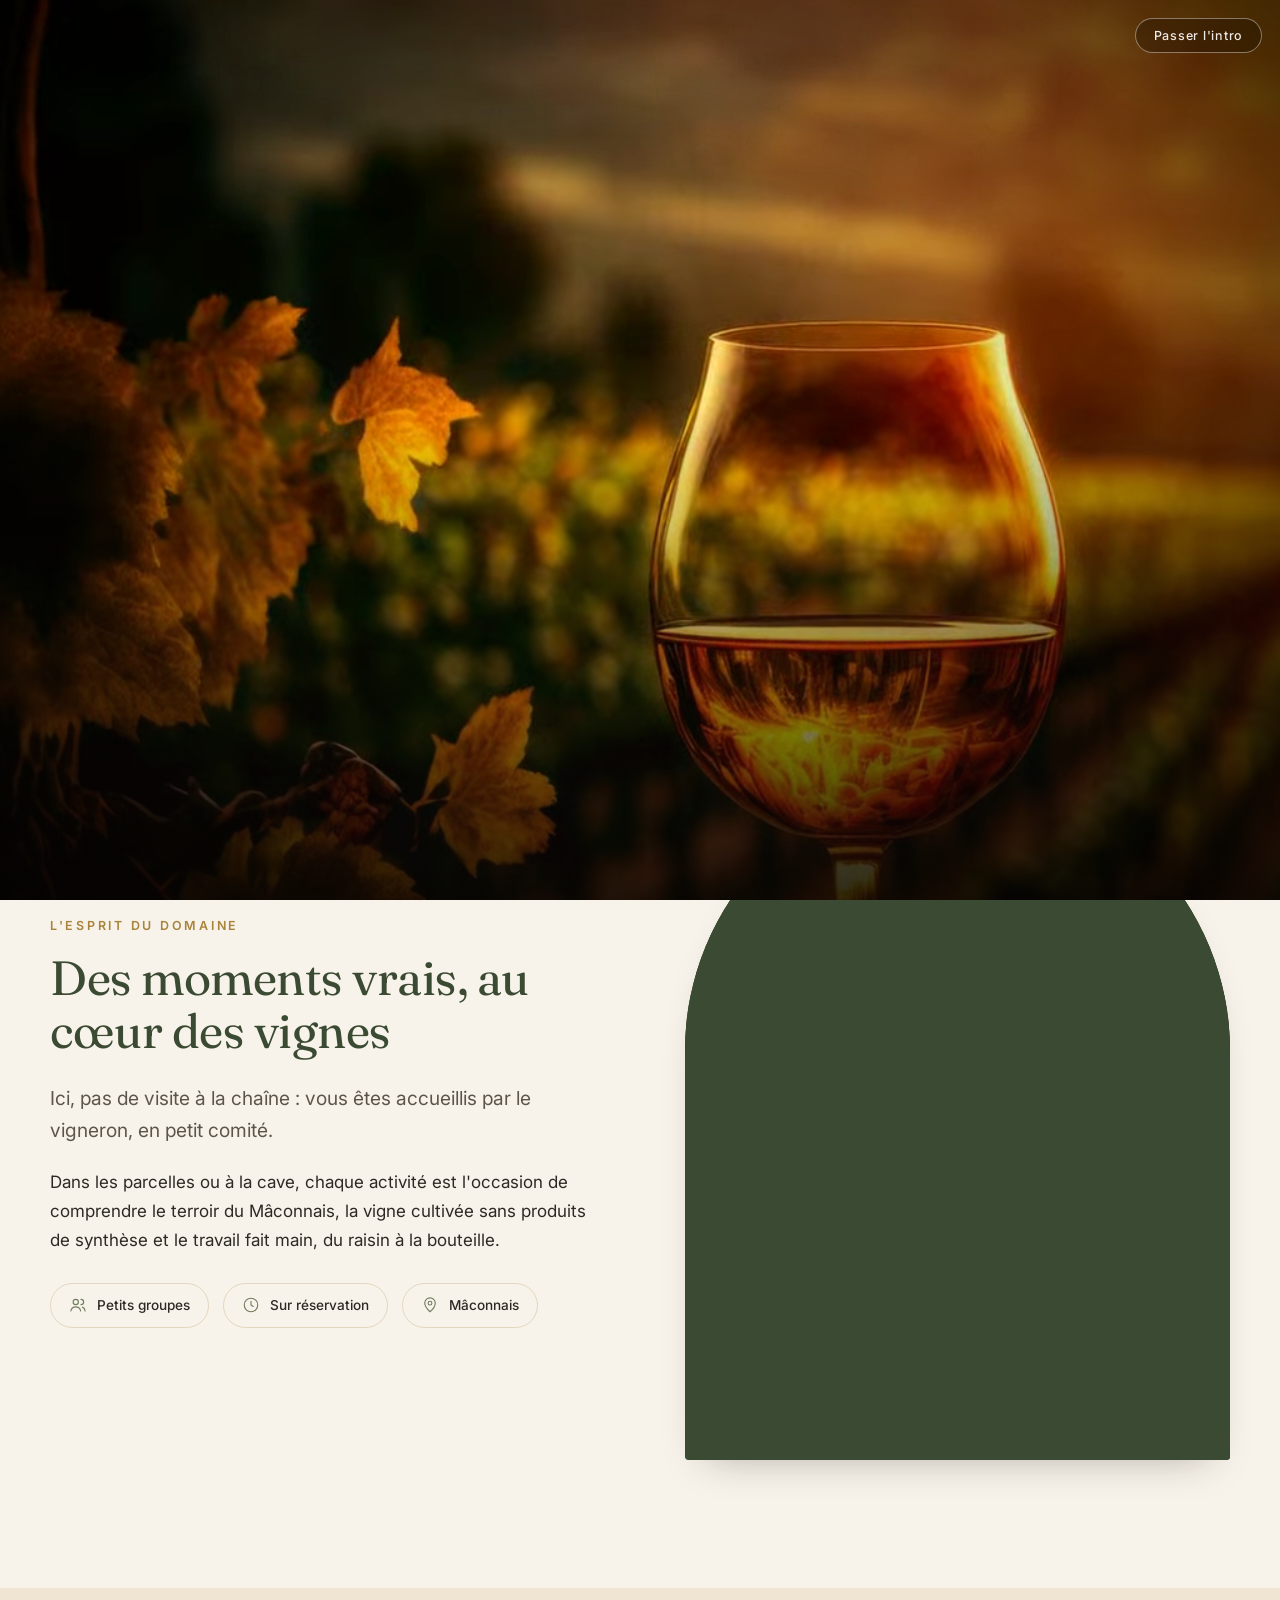
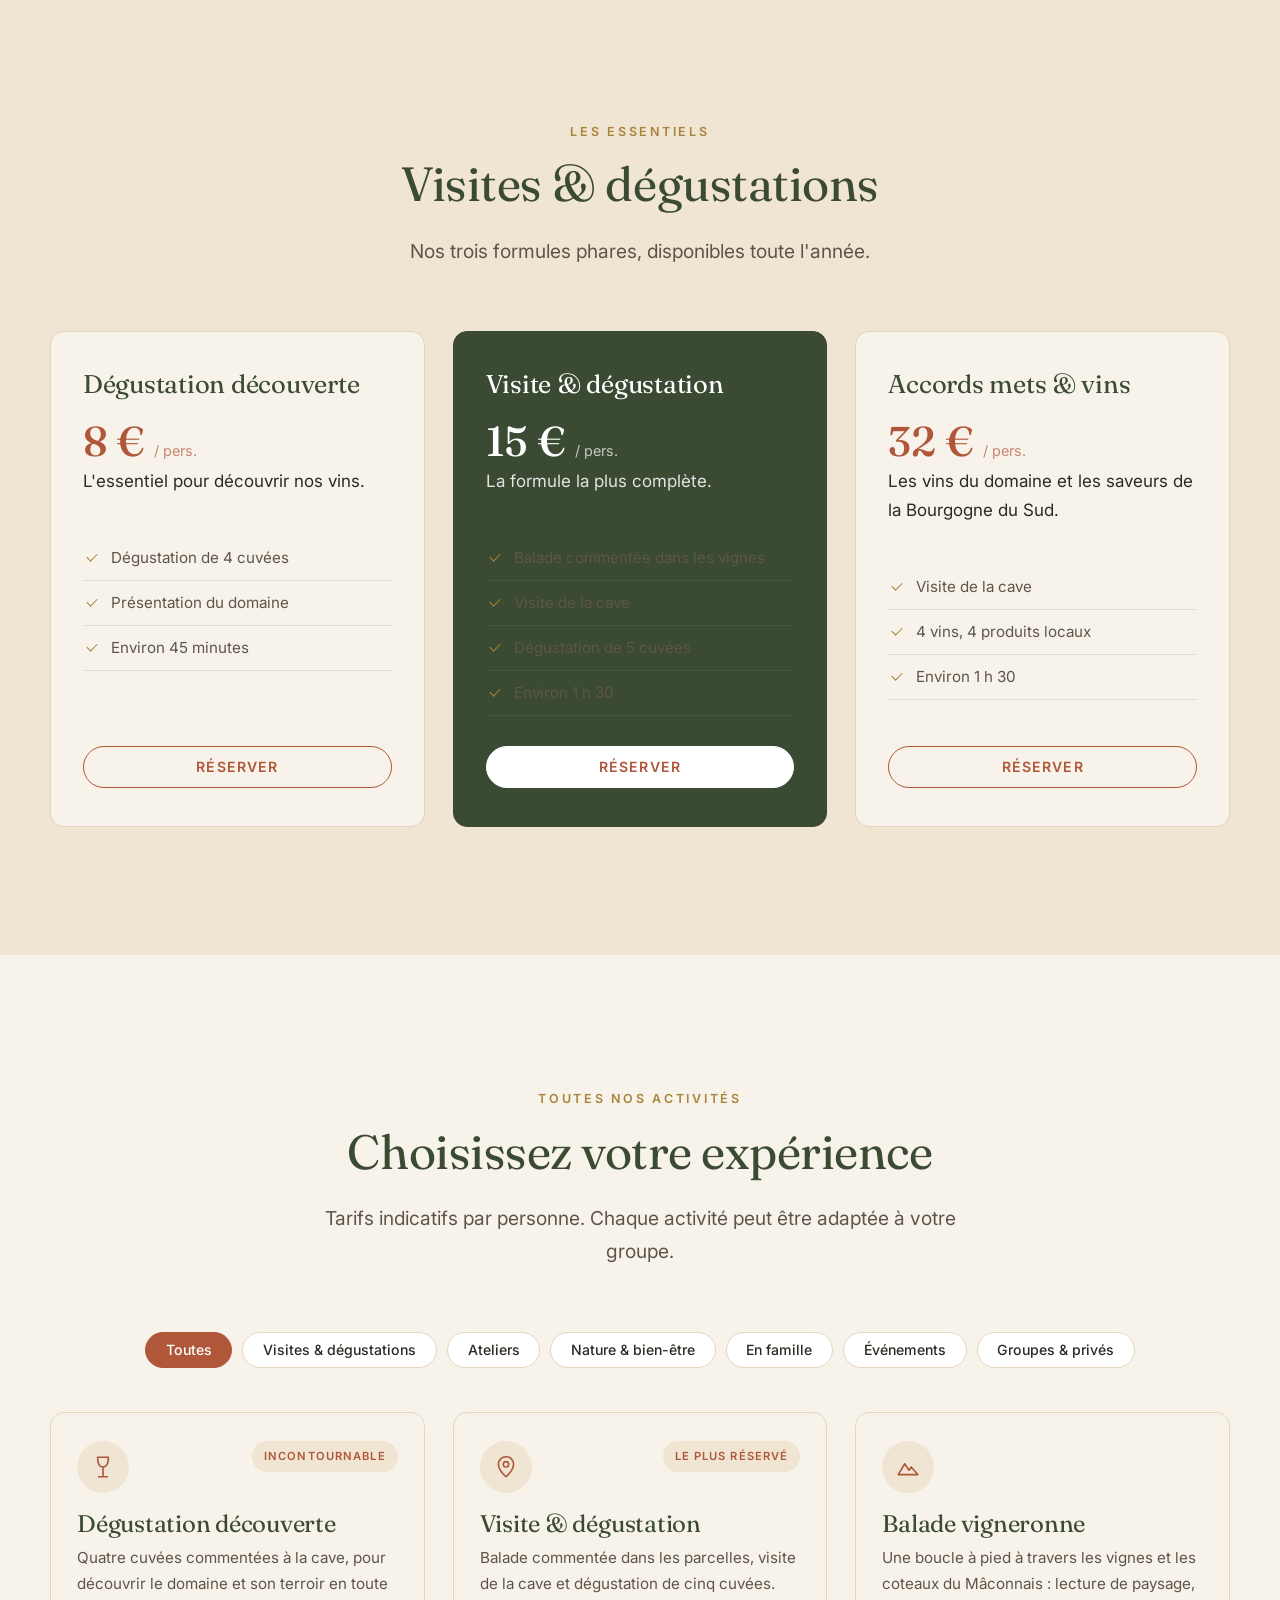
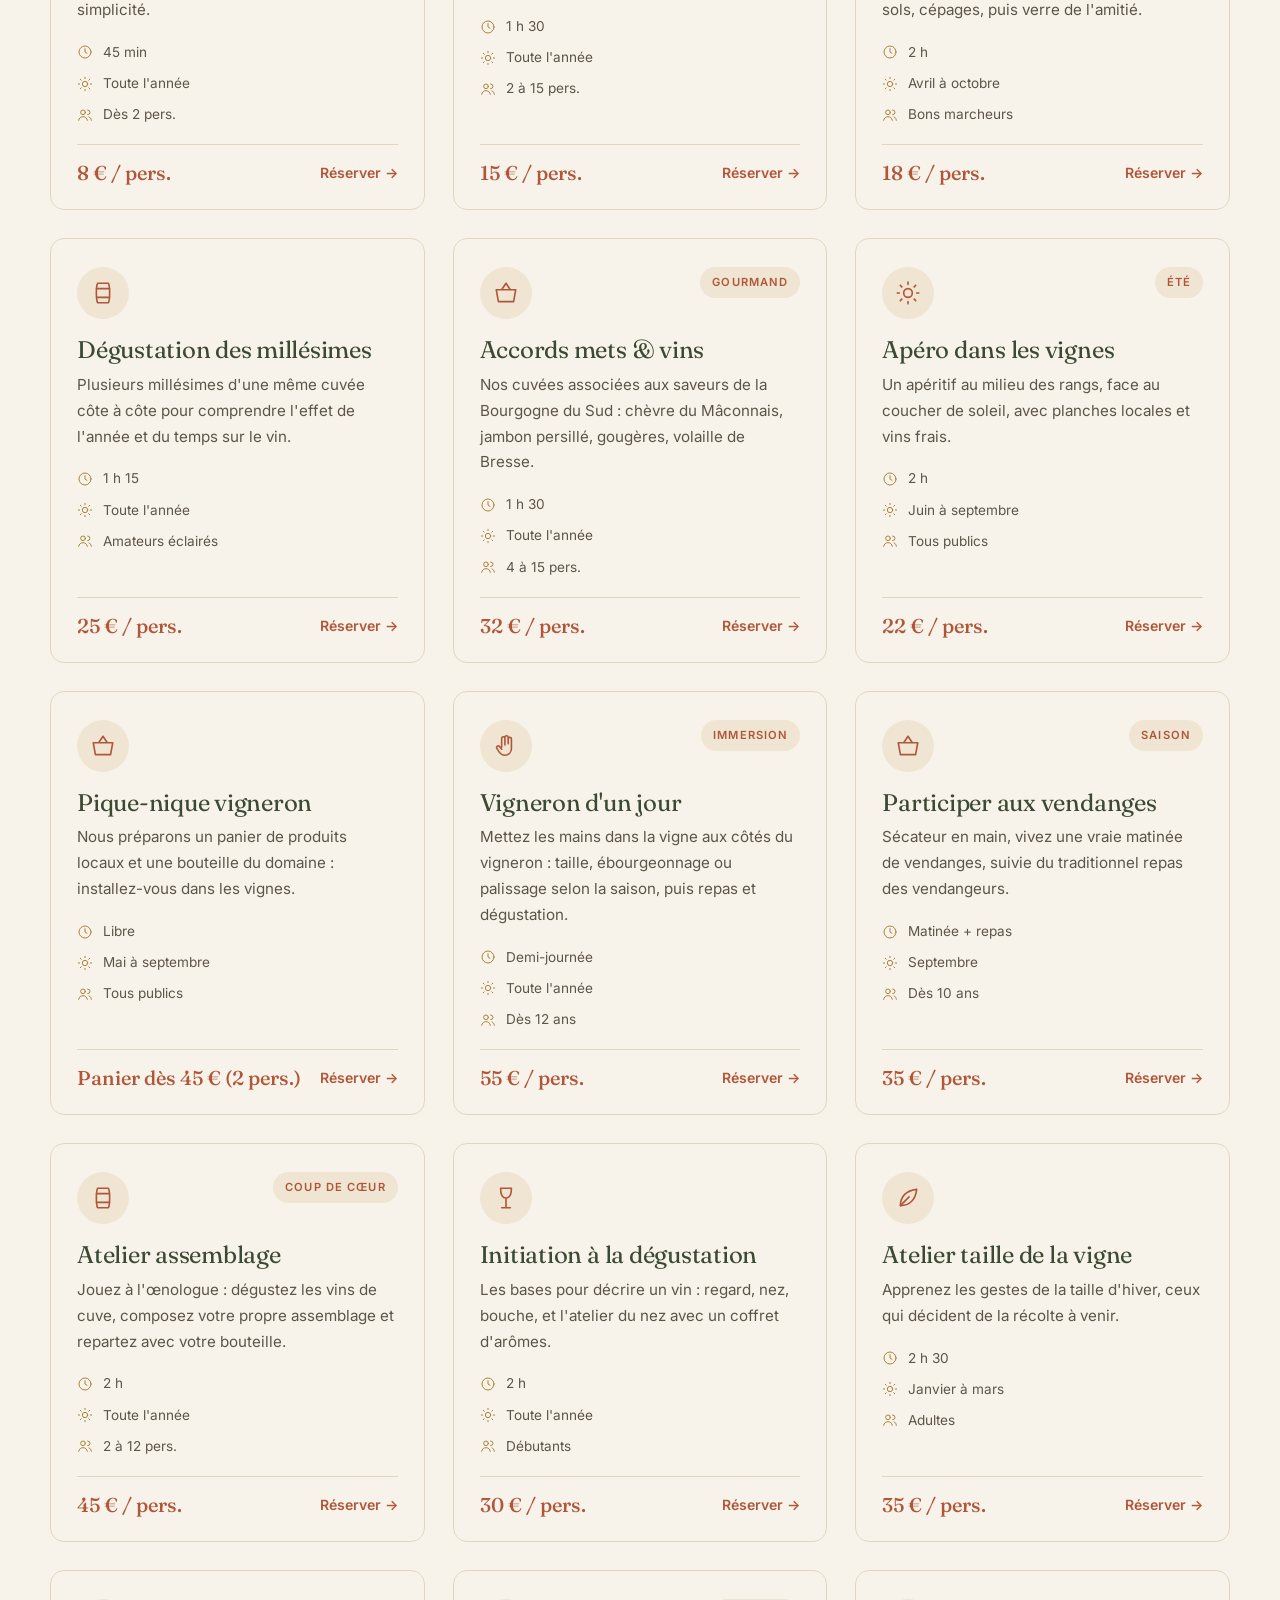
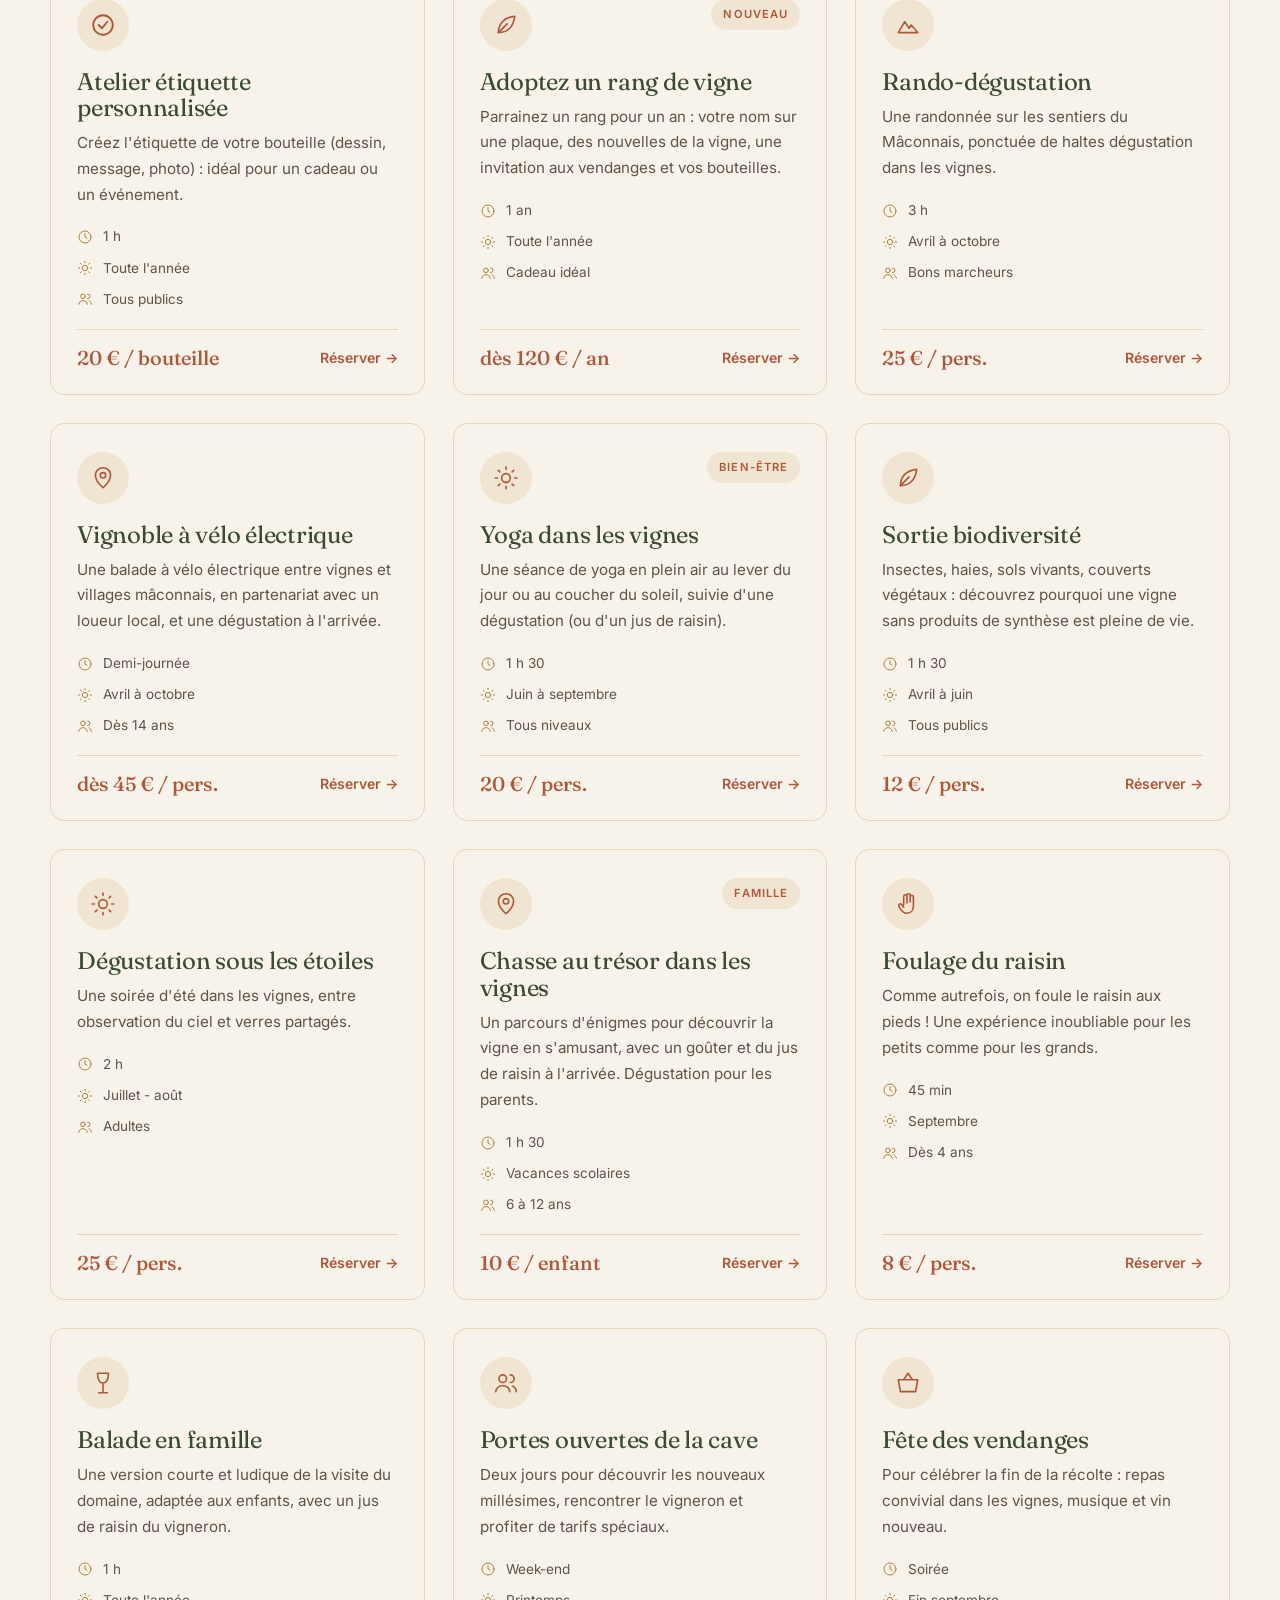
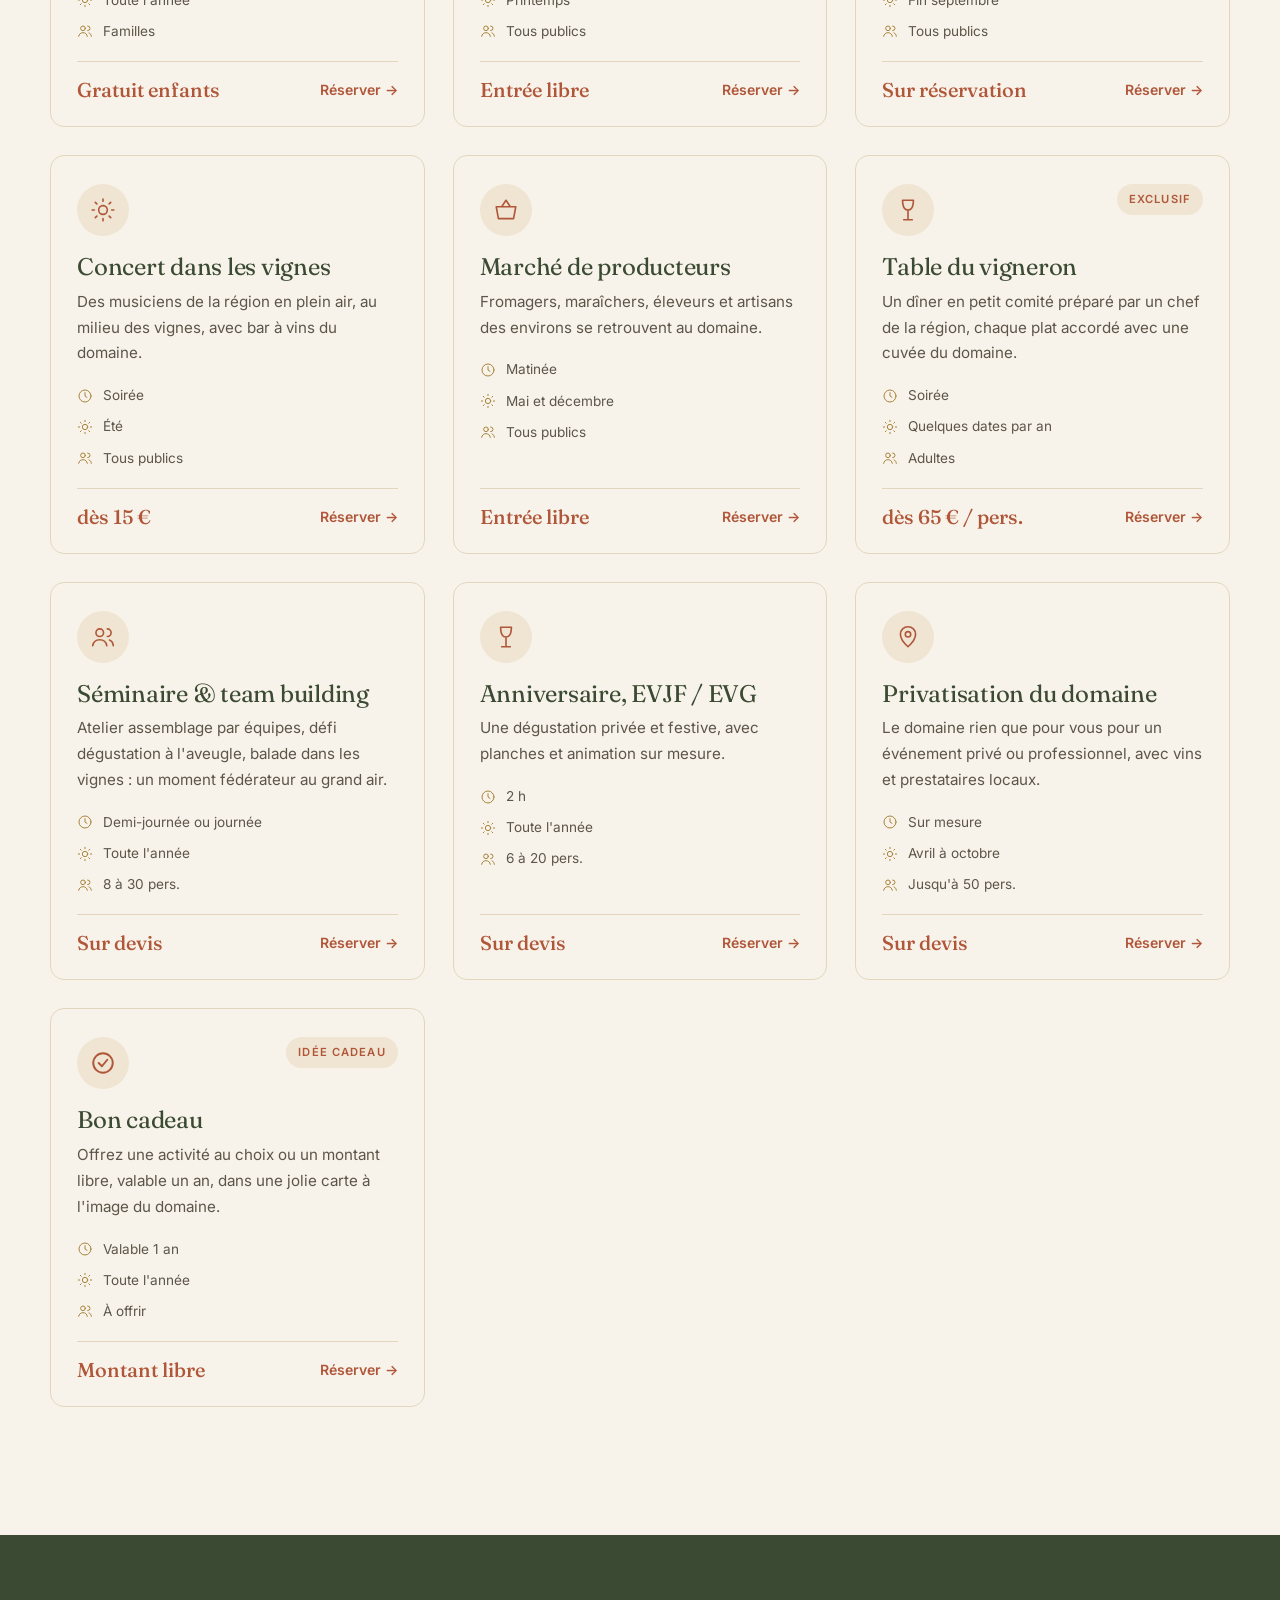
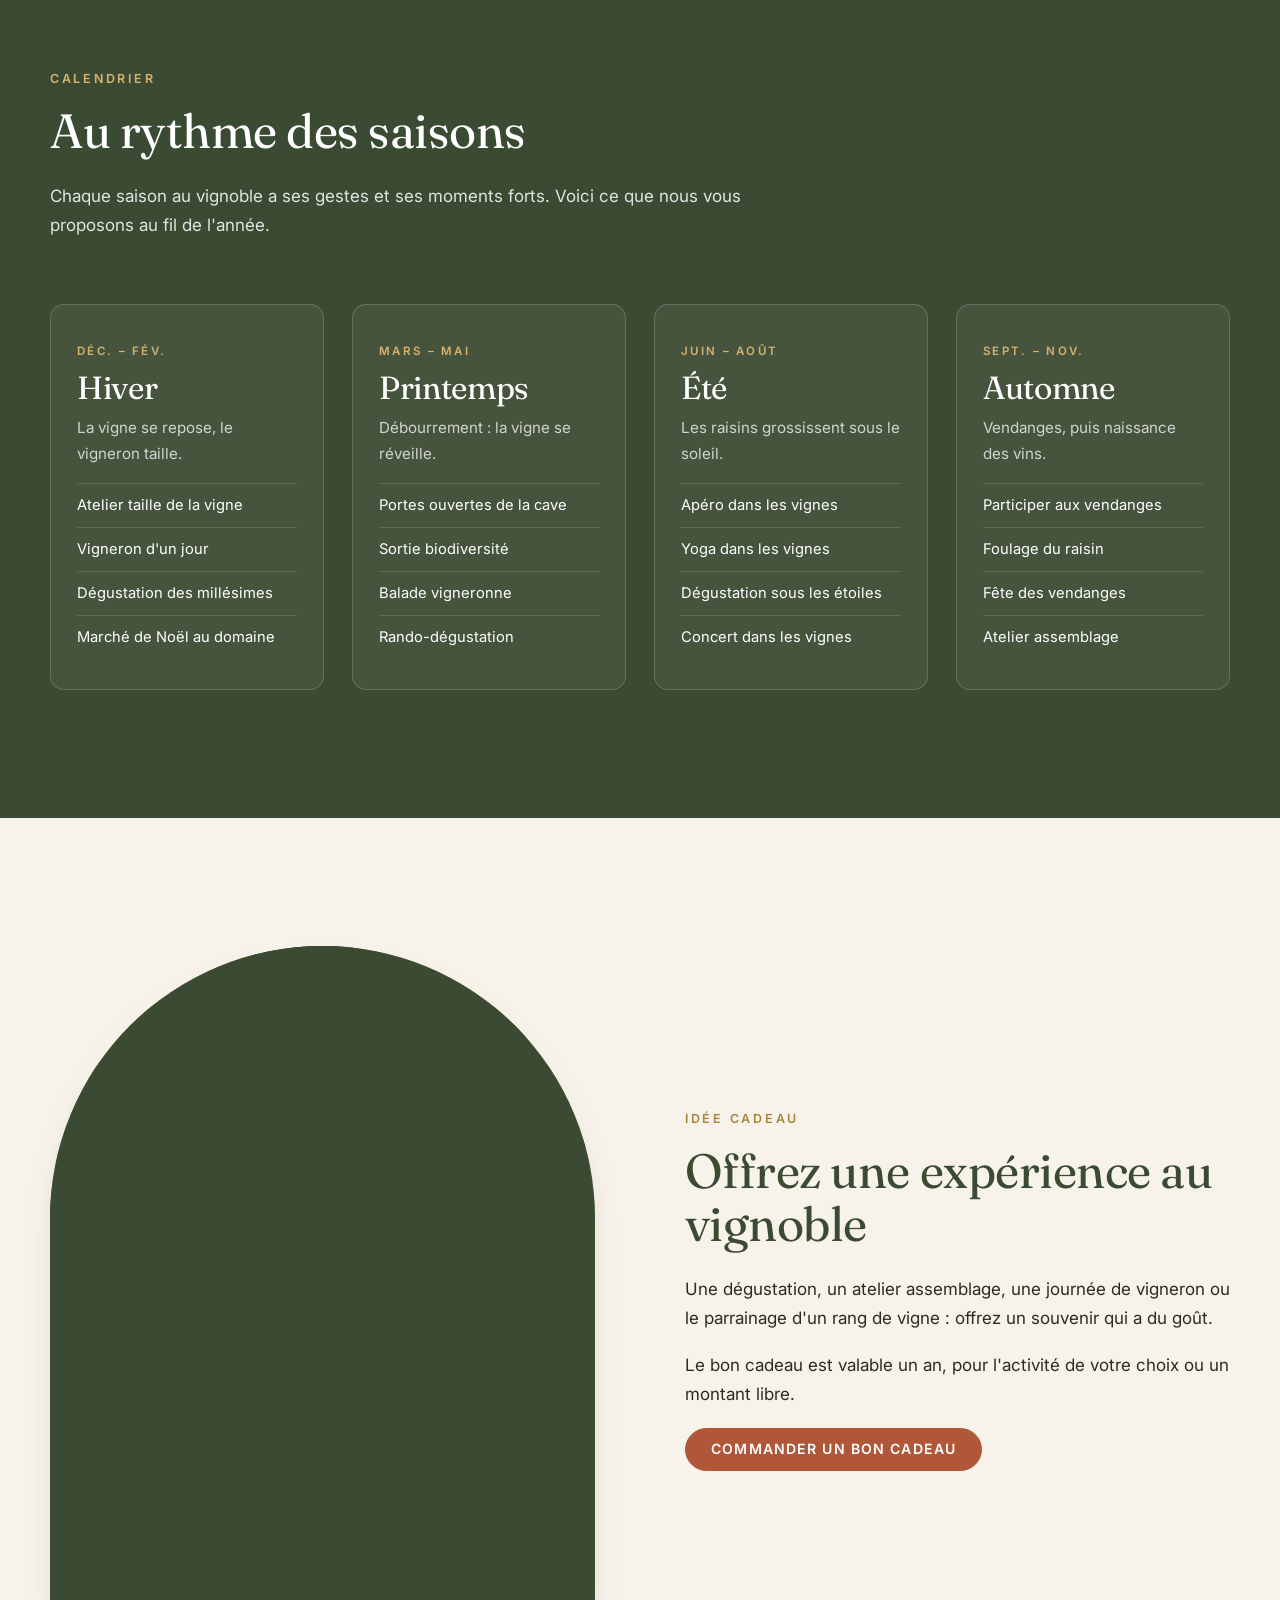
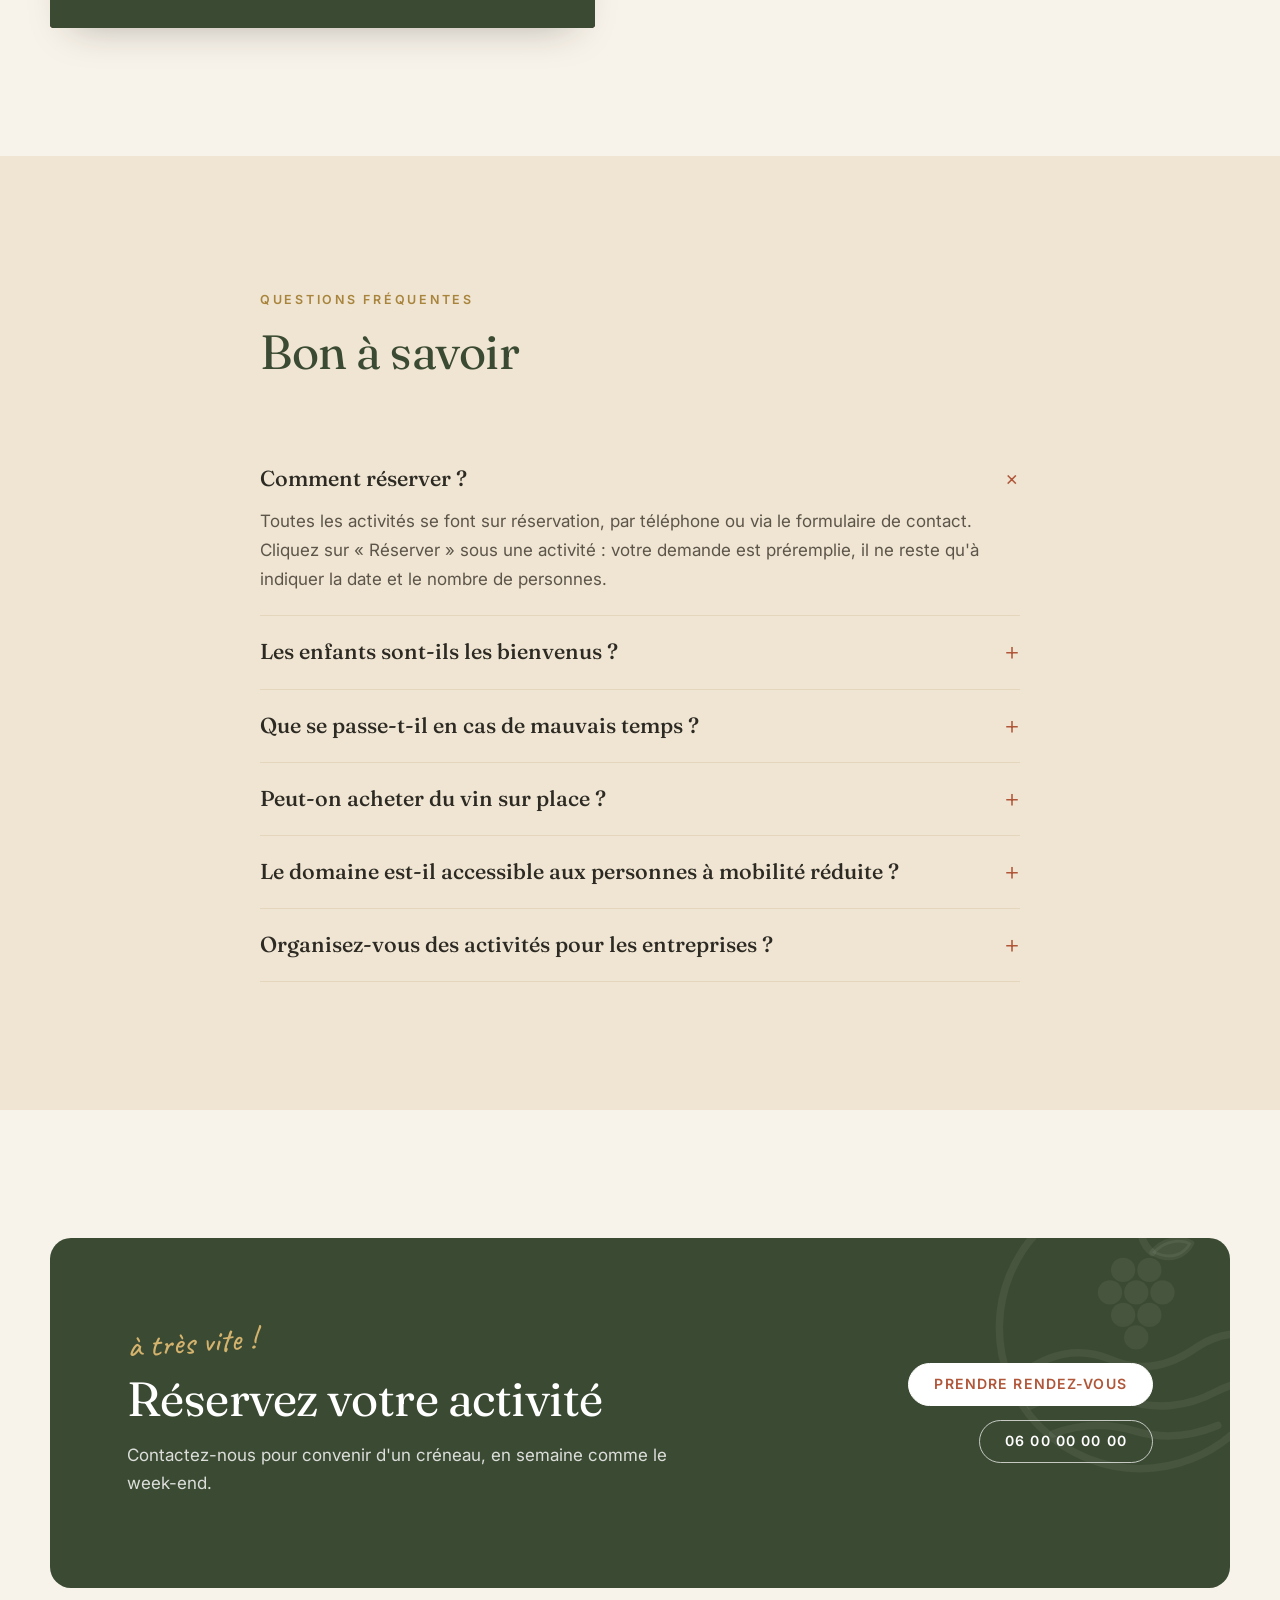
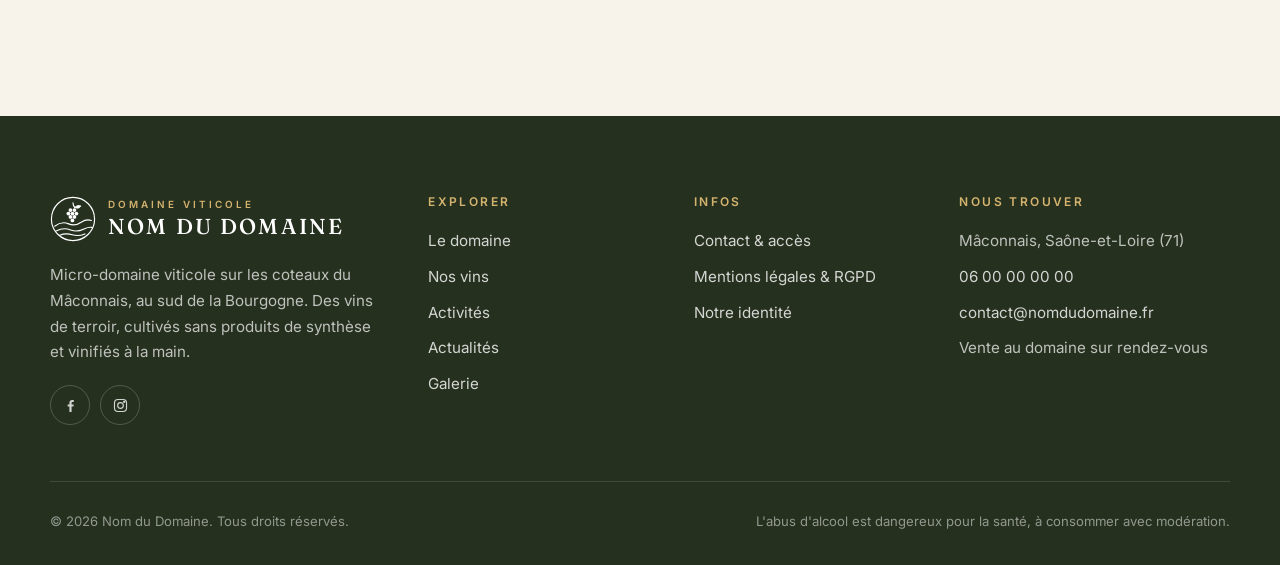
==== commit 91ae9fcf: "Remplace l'intro dessinée par une intro vidéo réaliste Intro plein écran à partir des vraies photos " ====
--- a/activites.html
+++ b/activites.html
@@ -14,61 +14,16 @@
   <link rel="preconnect" href="https://fonts.gstatic.com" crossorigin>
   <link href="https://fonts.googleapis.com/css2?family=Fraunces:ital,opsz,wght@0,9..144,400;0,9..144,500;0,9..144,600;1,9..144,400&family=Caveat:wght@500&family=Inter:wght@400;500;600&display=swap" rel="stylesheet">
   <link rel="stylesheet" href="css/style.css">
-  <script>(function(d){d.classList.add("js");try{var r=window.matchMedia&&matchMedia("(prefers-reduced-motion: reduce)").matches;if(!r&&!sessionStorage.getItem("intro-vue"))d.classList.add("show-intro")}catch(e){}})(document.documentElement);</script>
+  <script>(function(d){d.classList.add("js");try{var r=window.matchMedia&&matchMedia("(prefers-reduced-motion: reduce)").matches,s=navigator.connection&&navigator.connection.saveData;if(!r&&!s&&!sessionStorage.getItem("intro-vue"))d.classList.add("show-intro")}catch(e){}})(document.documentElement);</script>
 </head>
 <body>
   <div class="intro" aria-hidden="true">
-    <svg class="intro__scene" viewBox="0 0 1600 900" preserveAspectRatio="xMidYMid meet">
-      <defs>
-        <clipPath id="ib-bc"><path d="M780 112 H820 V250 C820 330 900 362 900 442 V788 Q900 808 880 808 H720 Q700 808 700 788 V442 C700 362 780 330 780 250 Z" transform="translate(120 414) scale(.5)"/></clipPath>
-        <clipPath id="ib-gc"><path d="M1030 640 C1024 712 1046 746 1080 751 C1114 746 1136 712 1130 640 Z"/></clipPath>
-        <clipPath id="ib-staves"><circle r="112"/></clipPath>
-        <radialGradient id="ib-wood" cx=".4" cy=".35"><stop offset="0" stop-color="#a0623a"/><stop offset="1" stop-color="#5a2e18"/></radialGradient>
-      </defs>
-      <g class="ib-barrel">
-        <g transform="translate(520 215)"><g class="ib-roll">
-          <circle r="126" fill="#2b1a12"/>
-          <circle r="112" fill="url(#ib-wood)"/>
-          <g clip-path="url(#ib-staves)" stroke="#3d2010" stroke-width="3" opacity=".7"><path d="M-90 -120V120M-60 -120V120M-30 -120V120M0 -120V120M30 -120V120M60 -120V120M90 -120V120"/></g>
-          <circle r="112" fill="none" stroke="#1f120c" stroke-width="9"/>
-          <circle r="94" fill="none" stroke="#3d2010" stroke-width="2" opacity=".6"/>
-          <path d="M-50 -16 H50" stroke="#2b1a12" stroke-width="9" stroke-linecap="round" opacity=".55"/>
-          <circle cy="-58" r="10" fill="#2b1a12"/>
-        </g></g>
-        <g transform="translate(520 335)"><g class="ib-tap">
-          <rect x="-10" y="0" width="20" height="46" rx="4" fill="#c49a5a"/>
-          <rect x="-28" y="8" width="56" height="11" rx="5.5" fill="#dcb67a"/>
-          <rect x="-6" y="44" width="12" height="10" fill="#94713f"/>
-        </g></g>
-      </g>
-      <rect class="ib-s1" x="515" y="389" width="10" height="425" fill="#7a2338"/>
-      <g class="ib-bottle">
-        <path d="M780 112 H820 V250 C820 330 900 362 900 442 V788 Q900 808 880 808 H720 Q700 808 700 788 V442 C700 362 780 330 780 250 Z" transform="translate(120 414) scale(.5)" fill="#ffffff" fill-opacity=".06"/>
-        <g clip-path="url(#ib-bc)"><g transform="translate(400 562)"><g class="ib-rise1"><path class="ib-wave" d="M0 5 Q25 0 50 5 Q75 10 100 5 Q125 0 150 5 Q175 10 200 5 Q225 0 250 5 Q275 10 300 5 Q325 0 350 5 Q375 10 400 5 Q425 0 450 5 Q475 10 500 5 Q525 0 550 5 Q575 10 600 5 Q625 0 650 5 Q675 10 700 5 V320 H0 Z" fill="#7a2338"/></g></g></g>
-        <path class="ib-tint" d="M780 112 H820 V250 C820 330 900 362 900 442 V788 Q900 808 880 808 H720 Q700 808 700 788 V442 C700 362 780 330 780 250 Z" transform="translate(120 414) scale(.5)" fill="#1d2a1d"/>
-        <path d="M780 112 H820 V250 C820 330 900 362 900 442 V788 Q900 808 880 808 H720 Q700 808 700 788 V442 C700 362 780 330 780 250 Z" transform="translate(120 414) scale(.5)" fill="none" stroke="#efe2c8" stroke-width="5"/>
-        <path d="M486 640 V800" stroke="#fff" stroke-opacity=".18" stroke-width="5" stroke-linecap="round"/>
-        <g class="ib-label">
-          <rect x="477" y="672" width="86" height="90" rx="2" fill="#f4ecdc"/>
-          <rect x="481" y="676" width="78" height="82" fill="none" stroke="#b08d57" stroke-width=".8"/>
-          <text x="520" y="692" text-anchor="middle" font-family="Inter,sans-serif" font-size="5" letter-spacing="1.5" fill="#a8843c">DOMAINE VITICOLE</text>
-          <text x="520" y="713" text-anchor="middle" font-family="Fraunces,Georgia,serif" font-size="11" letter-spacing="1" fill="#3b4a32">NOM DU</text>
-          <text x="520" y="726" text-anchor="middle" font-family="Fraunces,Georgia,serif" font-size="11" letter-spacing="1" fill="#3b4a32">DOMAINE</text>
-          <path d="M504 734 H536" stroke="#b08d57" stroke-width=".8"/>
-          <text x="520" y="746" text-anchor="middle" font-family="Inter,sans-serif" font-size="5" letter-spacing="1.5" fill="#3b4a32">MÂCONNAIS</text>
-        </g>
-      </g>
-      <rect class="ib-s2" x="1056" y="594" width="8" height="156" fill="#7a2338"/>
-      <g class="ib-glass">
-        <g clip-path="url(#ib-gc)"><g transform="translate(900 688)"><g class="ib-rise2"><path class="ib-wave" d="M0 5 Q25 0 50 5 Q75 10 100 5 Q125 0 150 5 Q175 10 200 5 Q225 0 250 5 Q275 10 300 5 Q325 0 350 5 Q375 10 400 5 Q425 0 450 5 Q475 10 500 5 Q525 0 550 5 Q575 10 600 5 Q625 0 650 5 Q675 10 700 5 Q725 0 750 5 Q775 10 800 5 V100 H0 Z" fill="#7a2338"/></g></g></g>
-        <path d="M1030 640 C1024 712 1046 746 1080 751 C1114 746 1136 712 1130 640 Z" fill="#ffffff" fill-opacity=".05" stroke="#efe2c8" stroke-width="3.5"/>
-        <path d="M1080 751 V806 M1040 816 Q1080 806 1120 816" fill="none" stroke="#efe2c8" stroke-width="3.5" stroke-linecap="round"/>
-      </g>
-    </svg>
+    <video class="intro__video" muted playsinline preload="auto" data-src="assets/video/intro" data-src-mobile="assets/video/intro-mobile"></video>
+    <div class="intro__shade"></div>
     <div class="intro__copy">
       <span class="hand">bienvenue au domaine !</span>
       <strong>NOM DU DOMAINE</strong>
-      <small>Domaine viticole · Mâconnais</small>
+      <small>DOMAINE VITICOLE · Mâconnais</small>
     </div>
     <div class="intro__age" role="dialog" aria-label="Vérification de l'âge">
       <p>Ce site présente des boissons alcoolisées. Avez-vous l'âge légal pour en consommer ?</p>
--- a/css/style.css
+++ b/css/style.css
@@ -589,92 +589,64 @@
 }
 
 /* ==========================================================================
-   Animation d'ouverture : tonneau → bouteille → verre
-   (jouée une fois par session, ignorée si l'on préfère réduire les animations)
+   Intro vidéo plein écran (jouée une fois par session,
+   ignorée si l'on préfère réduire les animations ou économiser les données)
    ========================================================================== */
-@property --r { syntax: "<length>"; inherits: false; initial-value: 0px; }
 .intro { display: none; }
 .show-intro body { overflow: hidden; }
 .show-intro .intro {
   display: block;
   position: fixed; inset: 0; z-index: 400;
-  background: radial-gradient(circle at 45% 40%, #33261a, #120c08 75%);
-  color: #fff;
-}
-.intro__scene { position: absolute; inset: 0; width: 100%; height: 100%; }
-.ib-roll, .ib-tap, .ib-s1, .ib-s2, .ib-label { transform-box: fill-box; }
-.intro.is-revealing {
-  -webkit-mask-image: radial-gradient(circle at var(--rx, 50%) var(--ry, 50%), transparent var(--r), #000 calc(var(--r) + 1px));
-  mask-image: radial-gradient(circle at var(--rx, 50%) var(--ry, 50%), transparent var(--r), #000 calc(var(--r) + 1px));
-  animation: ibHole 1.2s cubic-bezier(.7, 0, .2, 1) forwards;
-}
-@keyframes ibHole { to { --r: 150vmax; } }
-
-.ib-wave { animation: ibWave 1.6s linear infinite; }
-@keyframes ibWave { to { transform: translateX(-200px); } }
-
-/* 1. le tonneau roule et s'ouvre */
-.ib-roll { transform: translateX(-900px) rotate(-640deg); transform-origin: center; animation: ibRoll 1.6s cubic-bezier(.2, .7, .3, 1) .2s forwards; }
-@keyframes ibRoll { to { transform: none; } }
-.ib-tap { opacity: 0; transform: scale(.4); transform-origin: top center; animation: ibTap .35s ease-out 1.8s forwards; }
-@keyframes ibTap { to { opacity: 1; transform: none; } }
-.ib-barrel { animation: ibFade .5s ease 3.9s forwards; }
-@keyframes ibFade { to { opacity: 0; } }
-
-/* 2. le vin coule dans la bouteille */
-.ib-s1, .ib-s2 { transform: scaleY(0); transform-origin: top center; }
-.ib-s1 { animation: ibStream 1.9s linear 2.1s forwards; }
-.ib-s2 { animation: ibStream 1.6s linear 5.15s forwards; }
-@keyframes ibStream {
-  0% { transform: scaleY(0); transform-origin: top center; }
-  15% { transform: scaleY(1); transform-origin: top center; }
-  85% { transform: scaleY(1); transform-origin: bottom center; }
-  100% { transform: scaleY(0); transform-origin: bottom center; }
-}
-.ib-rise1 { transform: translateY(265px); animation: ibRise 1.5s cubic-bezier(.4, 0, .2, 1) 2.3s forwards; }
-.ib-rise2 { transform: translateY(68px); animation: ibRise 1.3s cubic-bezier(.4, 0, .2, 1) 5.35s forwards; }
-@keyframes ibRise { to { transform: none; } }
-
-/* 3. étiquette, verre teinté, puis la bouteille sert le verre */
-.ib-label { transform: scaleX(0); transform-origin: center; animation: ibLabel .45s cubic-bezier(.2, .8, .2, 1) 3.8s forwards; }
-@keyframes ibLabel { to { transform: none; } }
-.ib-tint { opacity: 0; animation: ibTint .5s ease 4s forwards; }
-@keyframes ibTint { to { opacity: .9; } }
-.ib-bottle { transform-box: view-box; transform-origin: 520px 642px; animation: ibPour .8s cubic-bezier(.5, 0, .3, 1) 4.45s forwards; }
-@keyframes ibPour { to { transform: translate(384px, -123px) rotate(115deg); } }
-
-/* texte */
+  background: #0d0906; color: #fff;
+  overflow: hidden;
+}
+.intro__video {
+  position: absolute; inset: 0; width: 100%; height: 100%;
+  object-fit: cover;
+  transition: transform 1.2s cubic-bezier(.4, 0, .2, 1);
+}
+.intro__shade {
+  position: absolute; inset: 0; pointer-events: none;
+  background:
+    radial-gradient(ellipse at center, transparent 45%, rgba(0, 0, 0, .45)),
+    linear-gradient(transparent 45%, rgba(12, 7, 4, .75));
+  transition: background-color .8s ease;
+}
+.intro--age .intro__shade { background-color: rgba(10, 6, 4, .5); }
 .intro__copy {
-  position: absolute; left: 25%; top: 46%; transform: translate(-50%, -50%);
-  text-align: center; width: min(90vw, 36vw);
-}
-.intro__copy > * { display: block; opacity: 0; animation: ibUp .9s cubic-bezier(.2, .8, .2, 1) forwards; }
-.intro__copy .hand { display: inline-block; color: var(--gold-light); animation-delay: 5.2s; }
-.intro__copy strong { font: 400 clamp(2rem, 3.4vw, 3.2rem)/1.1 var(--serif); letter-spacing: .14em; color: #f6ead2; animation-delay: 5.4s; }
-.intro__copy small { margin-top: 12px; font: 500 .78rem var(--sans); letter-spacing: .3em; text-transform: uppercase; color: var(--gold-light); animation-delay: 5.6s; }
-@keyframes ibUp { from { opacity: 0; transform: translateY(20px); } to { opacity: 1; transform: none; } }
+  position: absolute; left: 50%; bottom: 14%; transform: translateX(-50%);
+  width: min(92vw, 720px); text-align: center;
+  text-shadow: 0 2px 24px rgba(0, 0, 0, .55);
+}
+.intro--age .intro__copy { bottom: 40%; transition: bottom .8s cubic-bezier(.4, 0, .2, 1); }
+.intro__copy > * { display: block; opacity: 0; }
+.intro--title .intro__copy > * { animation: introUp 1s cubic-bezier(.2, .8, .2, 1) forwards; }
+.intro__copy .hand { display: inline-block; color: var(--gold-light); }
+.intro__copy strong { font: 400 clamp(2.2rem, 5vw, 4rem)/1.05 var(--serif); letter-spacing: .12em; color: #fbf3e2; animation-delay: .2s !important; }
+.intro__copy small { margin-top: 14px; font: 500 .8rem var(--sans); letter-spacing: .3em; text-transform: uppercase; color: var(--gold-light); animation-delay: .4s !important; }
+@keyframes introUp { from { opacity: 0; transform: translateY(18px); } to { opacity: 1; transform: none; } }
 .intro__copy .hand { transform: rotate(-4deg); }
 
 .intro__age {
-  position: absolute; left: 25%; top: 62%; transform: translateX(-50%);
-  width: min(90vw, 40vw, 460px); text-align: center;
-  opacity: 0; visibility: hidden; transition: opacity .6s ease, visibility .6s;
+  position: absolute; left: 50%; bottom: 14%; transform: translateX(-50%);
+  width: min(92vw, 480px); text-align: center;
+  opacity: 0; visibility: hidden; transition: opacity .6s ease .3s, visibility .6s .3s;
 }
 .intro--age .intro__age { opacity: 1; visibility: visible; }
-.intro__age p { font-size: .92rem; color: rgba(255, 255, 255, .78); margin-bottom: 18px; }
+.intro__age p { font-size: .95rem; color: rgba(255, 255, 255, .85); margin-bottom: 18px; }
 .intro__age .btn-row { justify-content: center; }
 .intro__skip {
   position: absolute; top: 18px; right: 18px;
-  background: transparent; border: 1px solid rgba(255, 255, 255, .35); color: rgba(255, 255, 255, .8);
+  background: rgba(0, 0, 0, .25); border: 1px solid rgba(255, 255, 255, .4); color: rgba(255, 255, 255, .9);
   border-radius: 999px; padding: 9px 18px; font: 500 .78rem var(--sans); letter-spacing: .06em; cursor: pointer;
-}
-.intro__skip:hover { background: rgba(255, 255, 255, .12); color: #fff; }
+  backdrop-filter: blur(6px);
+}
+.intro__skip:hover { background: rgba(255, 255, 255, .15); color: #fff; }
 .intro--age .intro__skip { display: none; }
-
-@media (max-aspect-ratio: 1/1) {
-  .intro__copy { left: 50%; top: 7%; transform: translateX(-50%); width: 90vw; }
-  .intro__age { left: 50%; top: auto; bottom: 7%; }
-}
+.intro.is-leaving { animation: introOut 1.2s ease forwards; }
+.intro.is-leaving .intro__video { transform: scale(1.08); }
+@keyframes introOut { to { opacity: 0; visibility: hidden; } }
+
 .cta .hand, .section--wine .hand { color: var(--gold-light); }
 .section--wine .card h3 { color: var(--deep); }
 .section--wine .card p { color: var(--ink-soft); }
